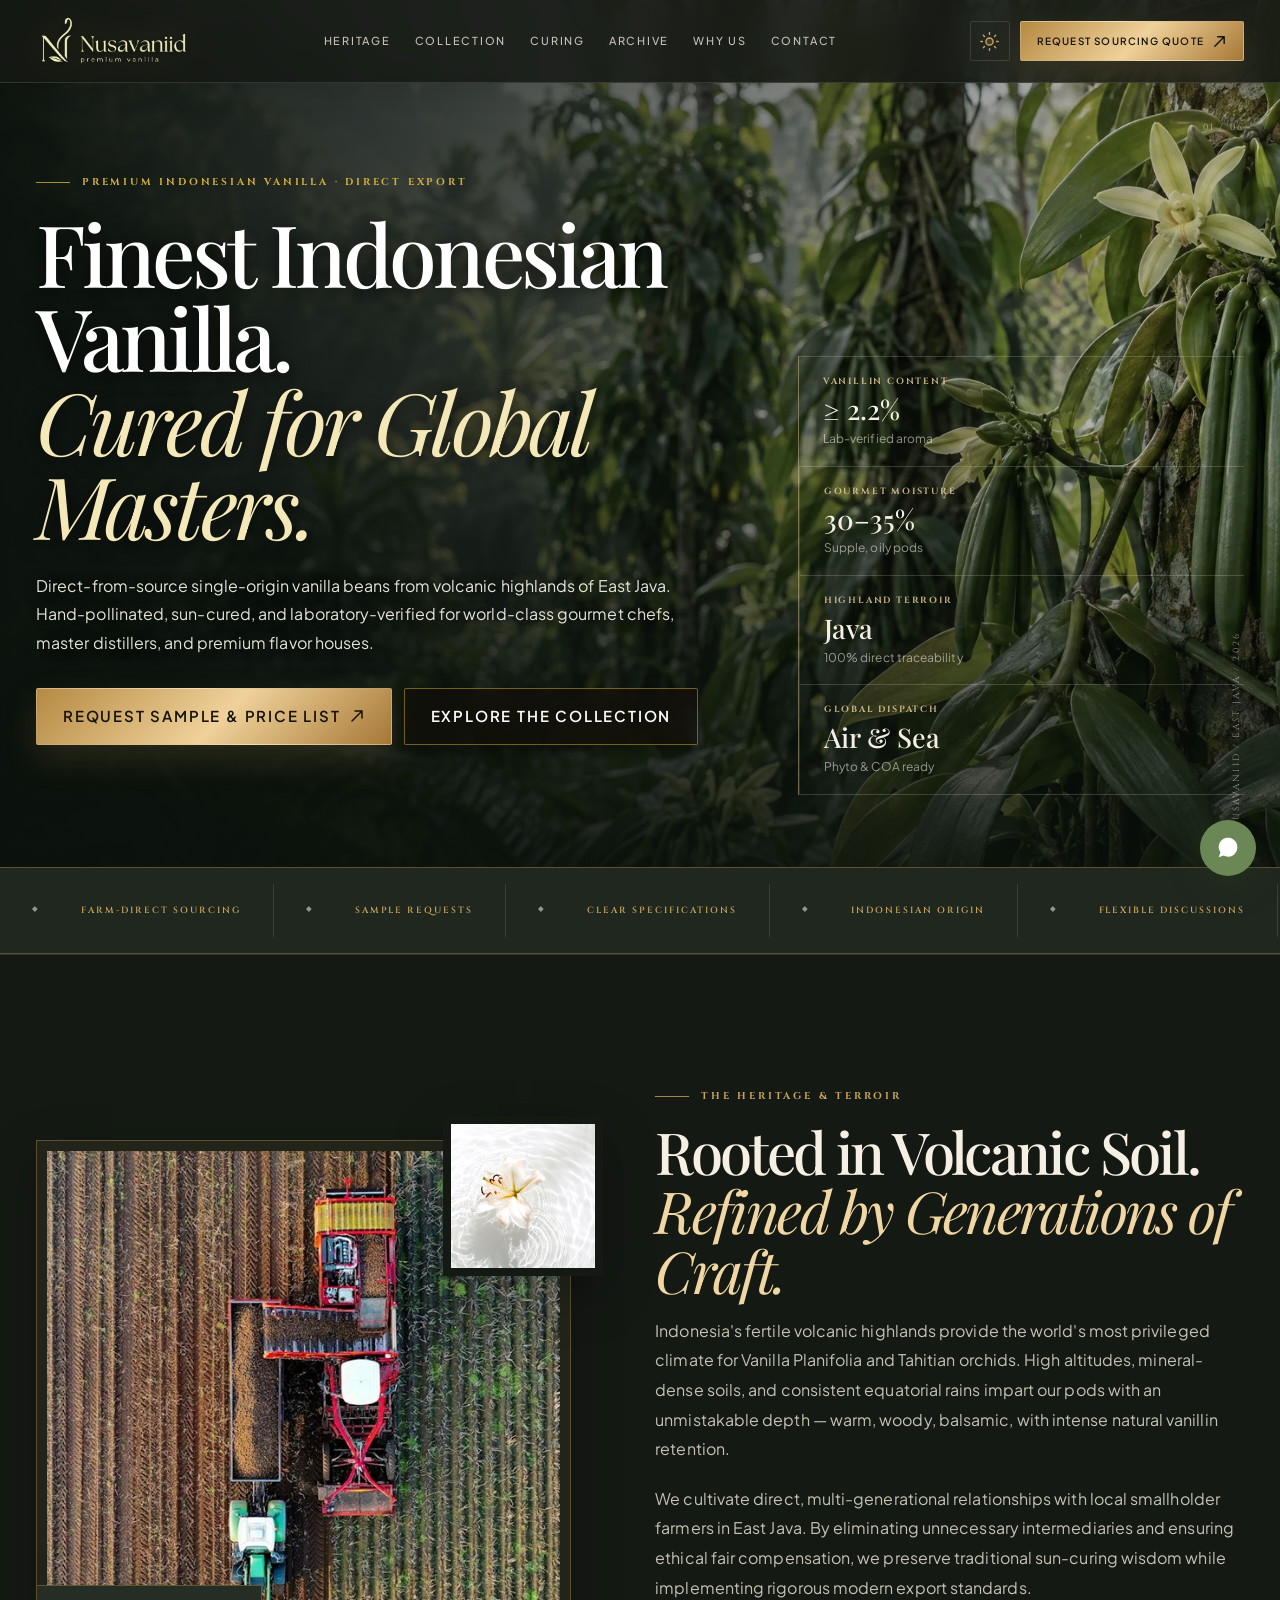
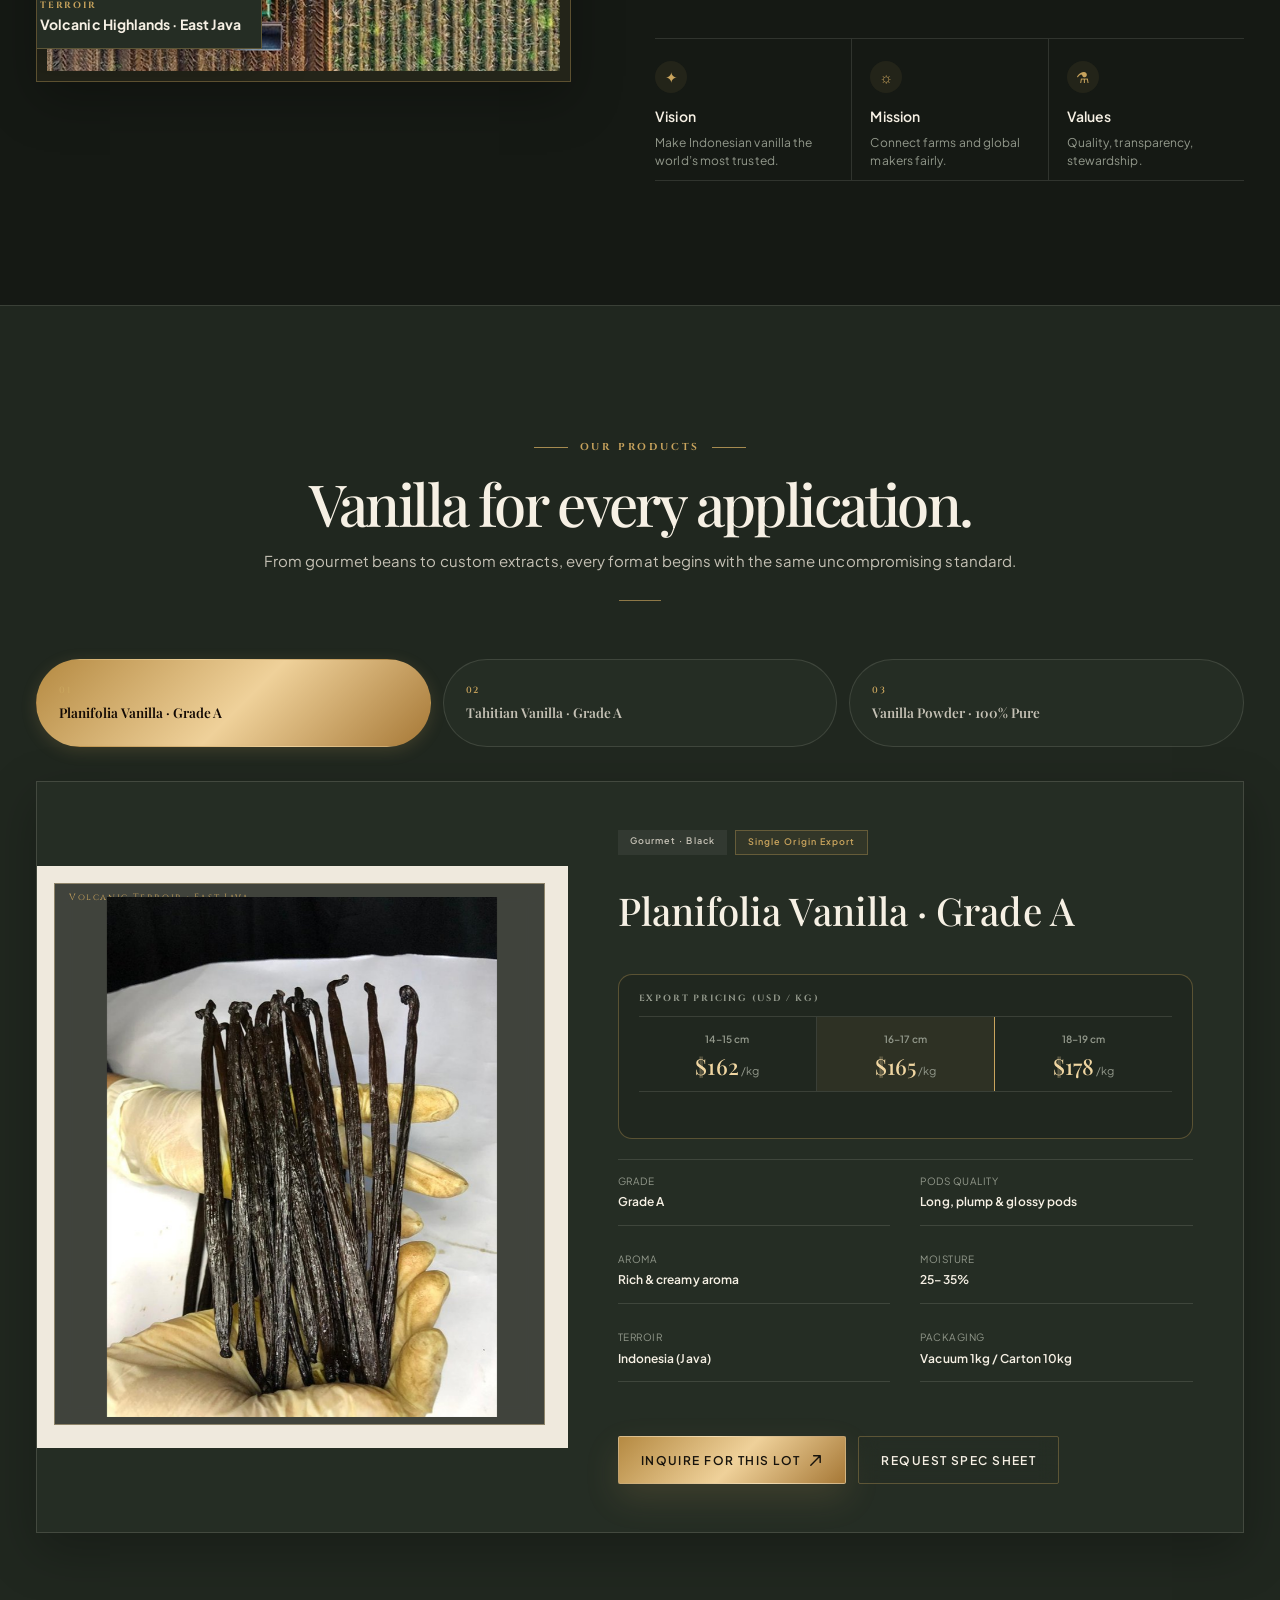
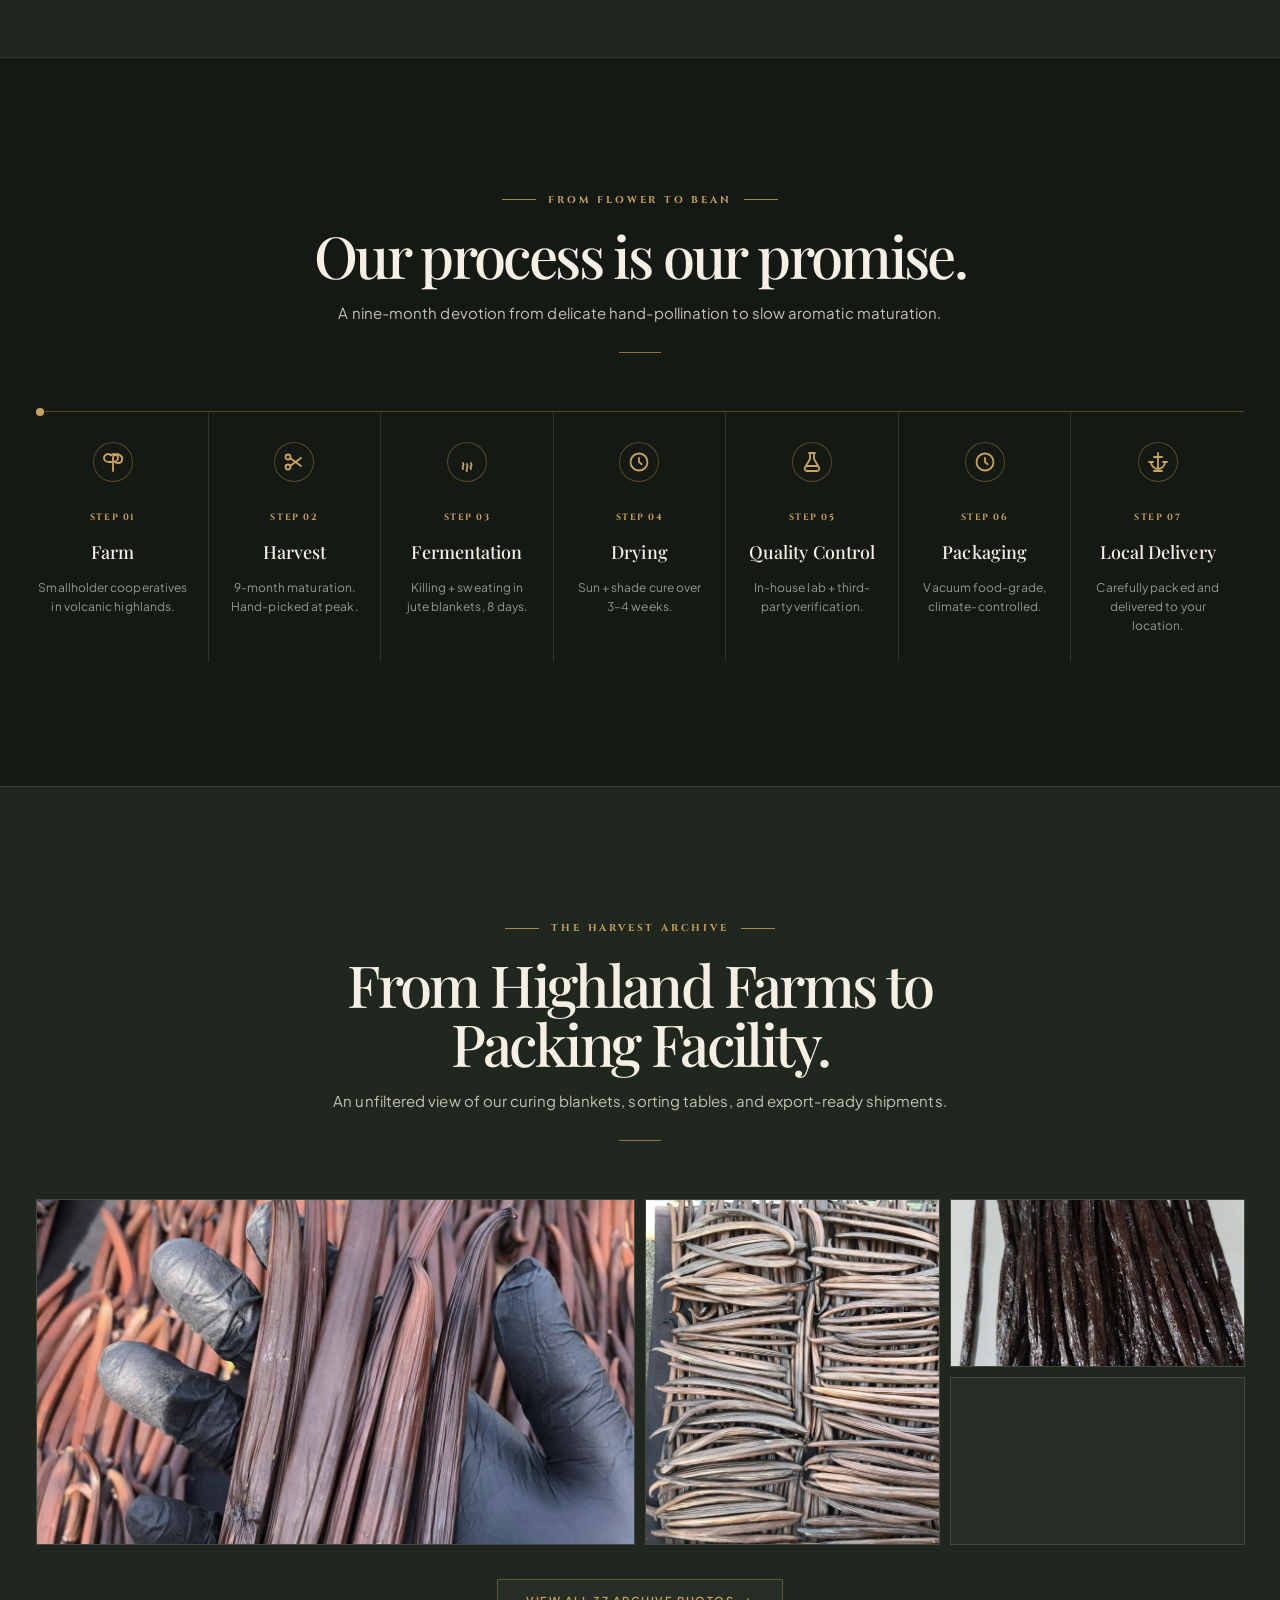
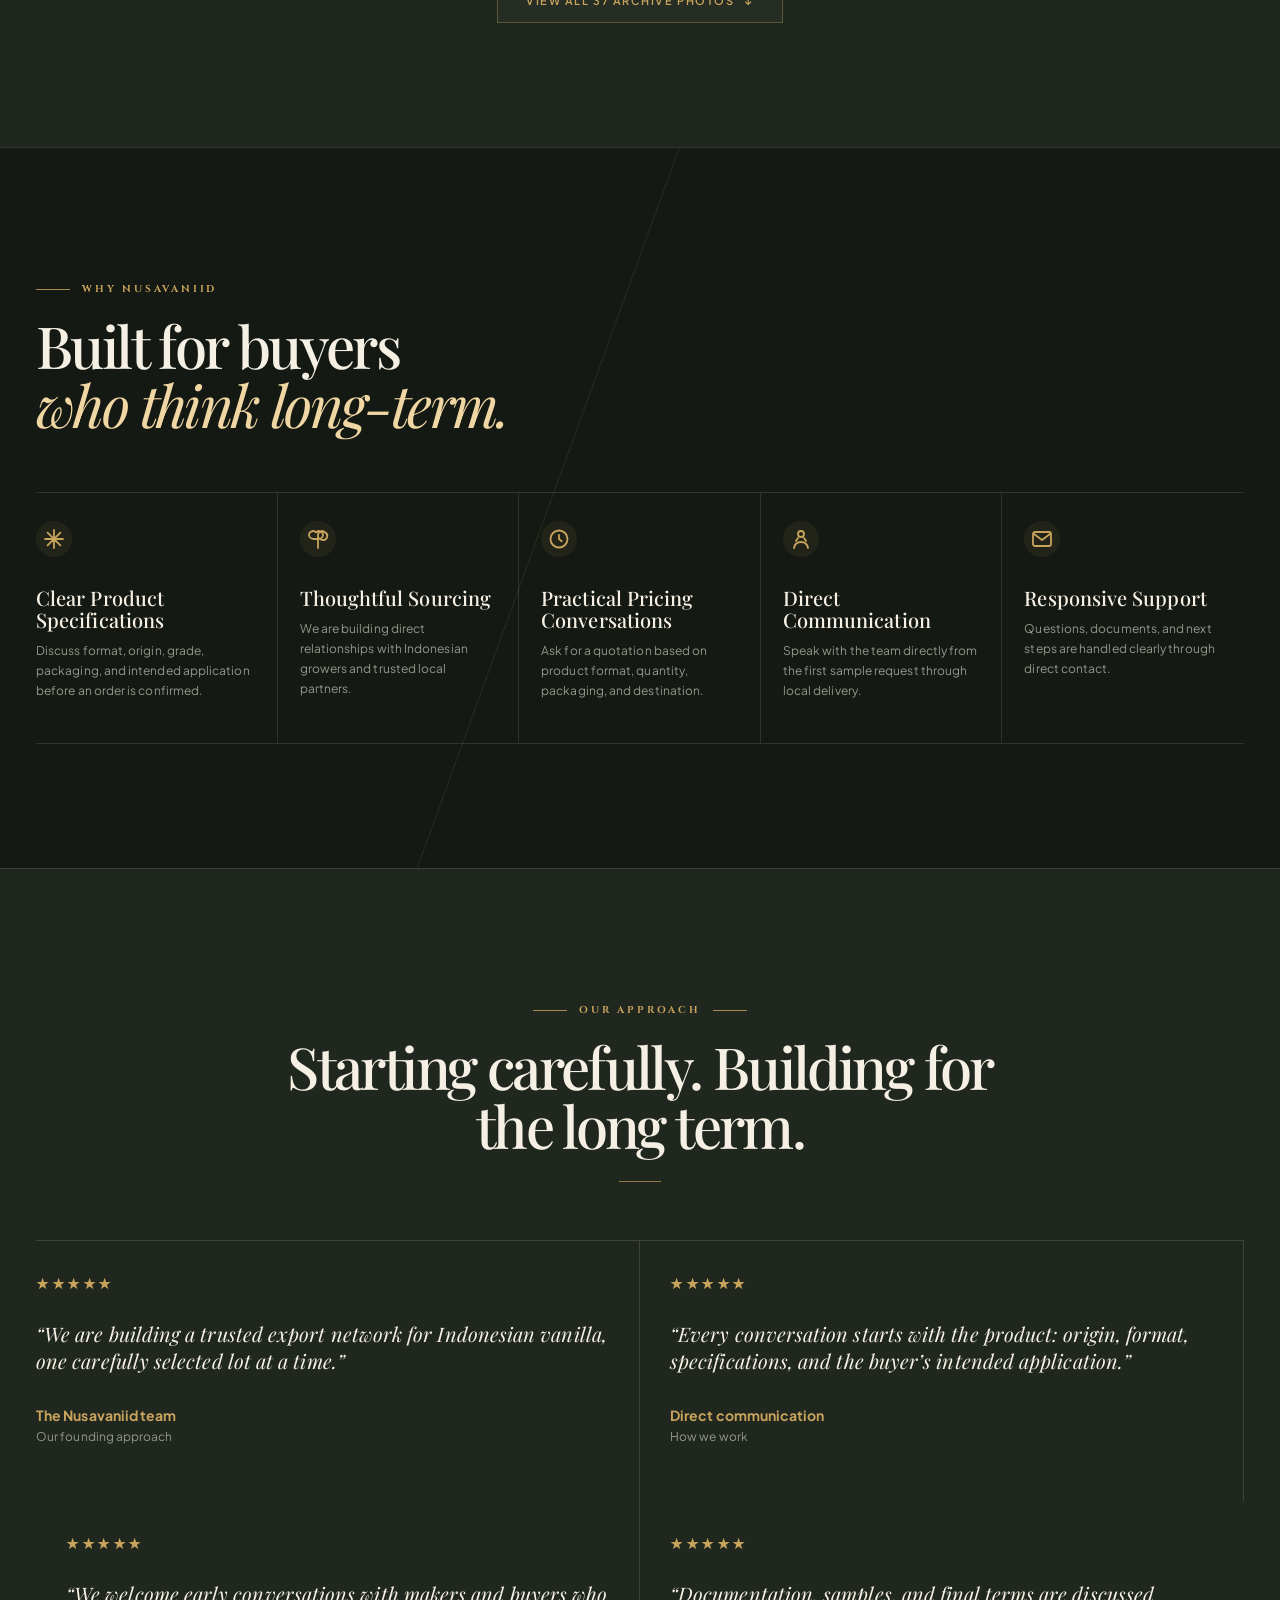
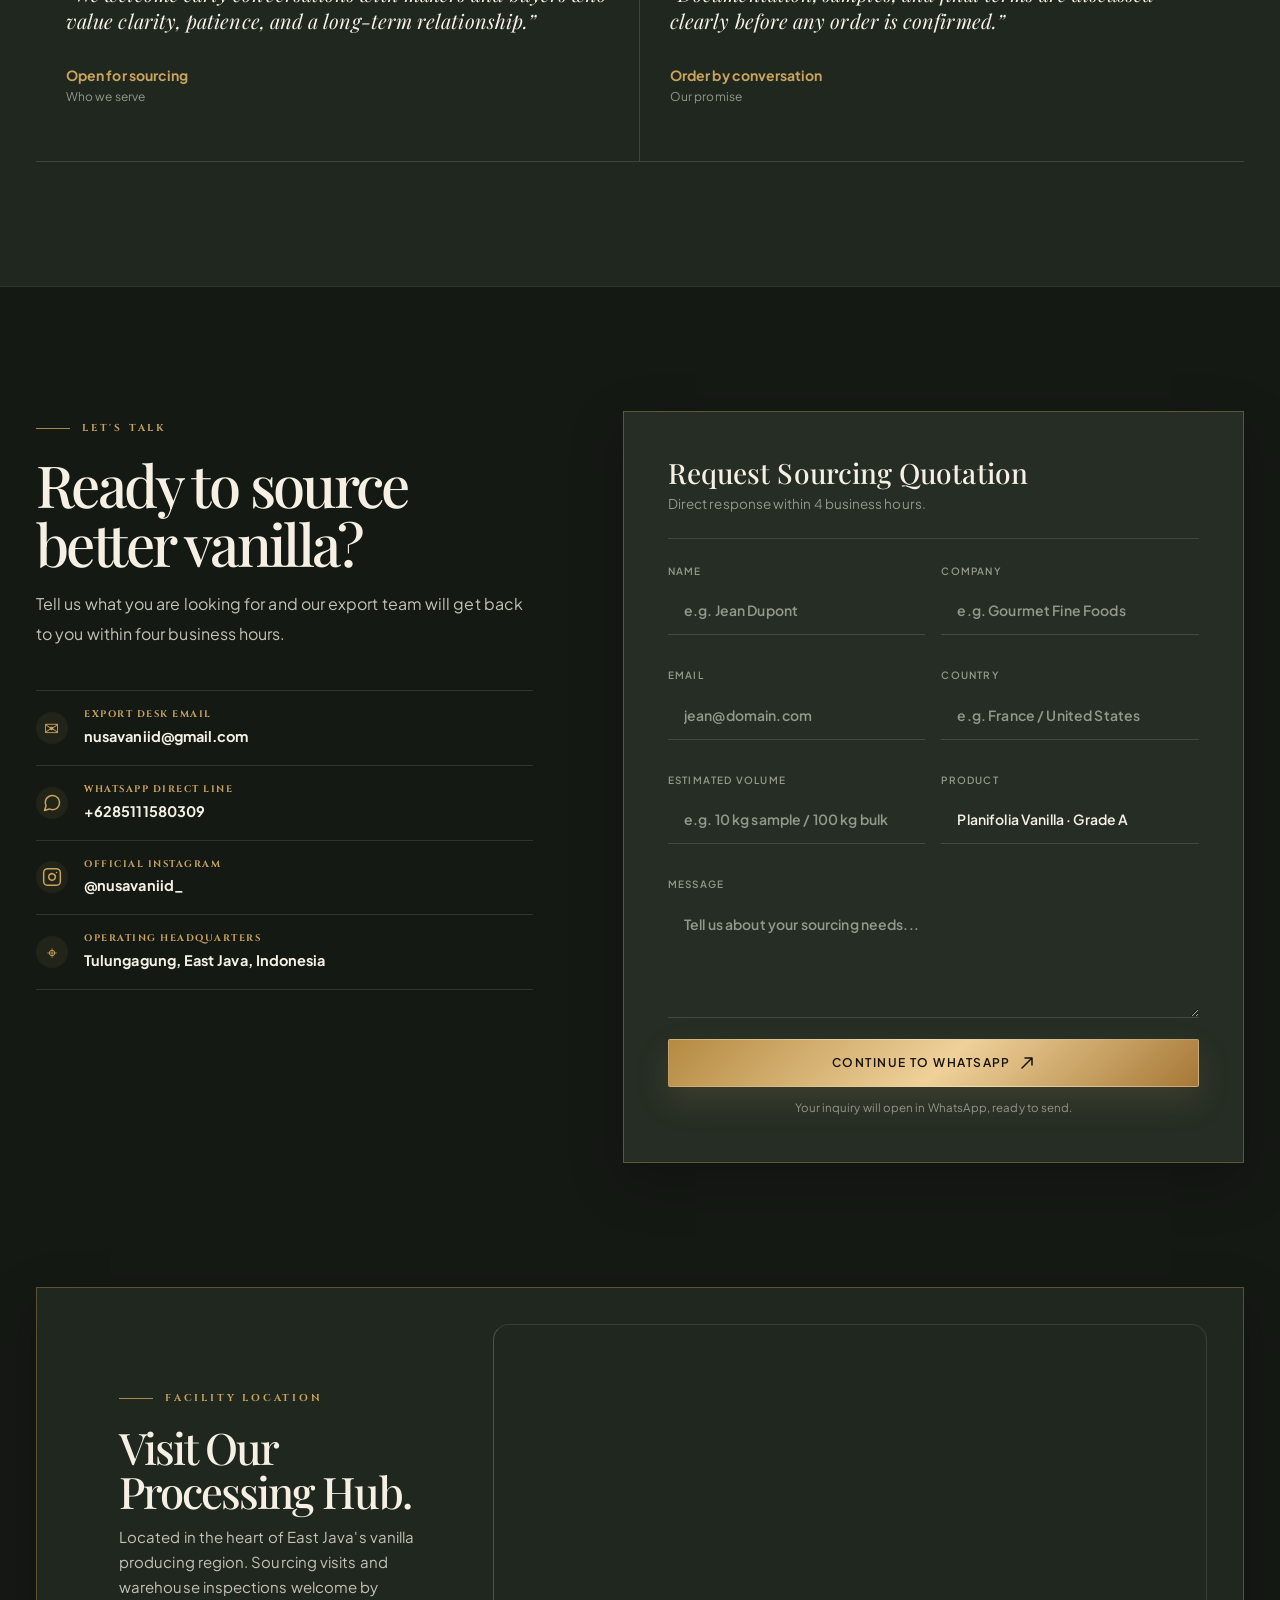
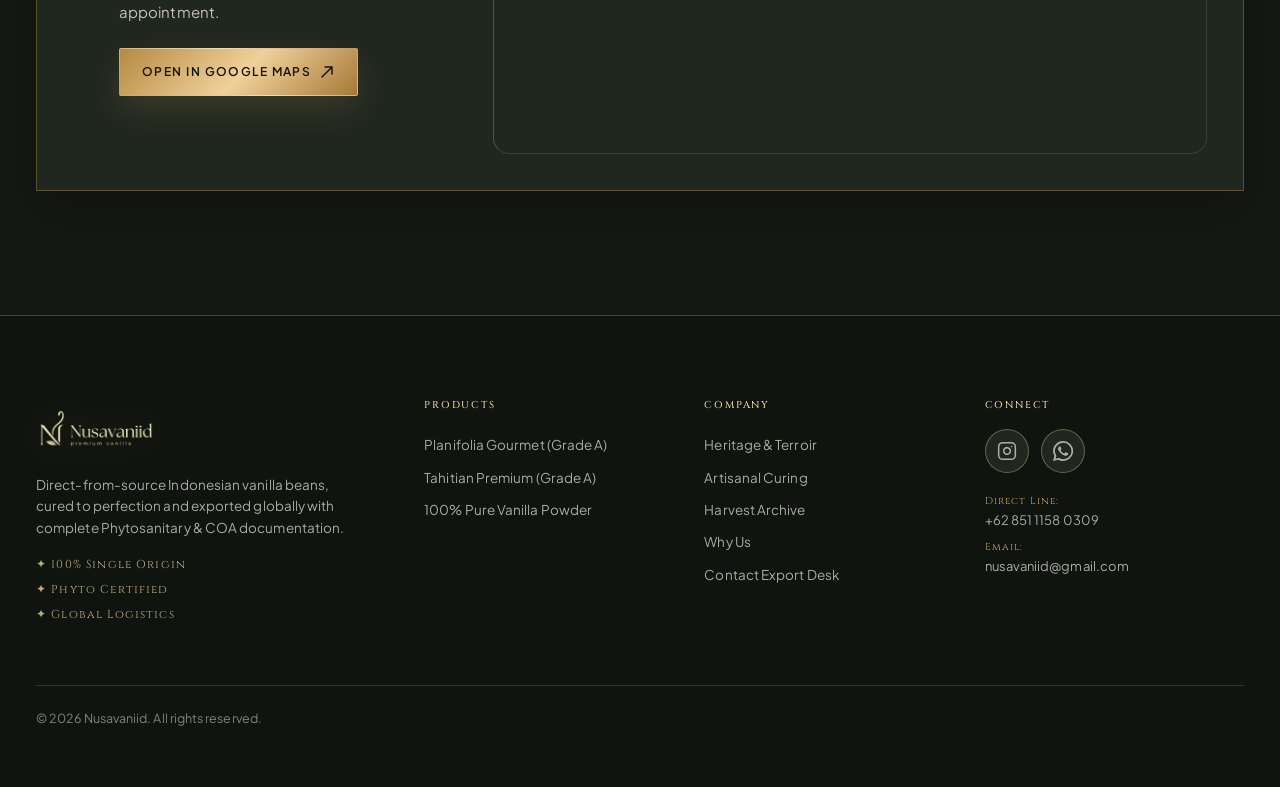
==== index.html @ 48cdd665 "feat(site): redesign Nusavaniid exporter website" ====
<!doctype html>
<html lang="en">
  <head>
    <meta charset="UTF-8" />
    <meta name="viewport" content="width=device-width, initial-scale=1.0" />
    <meta name="theme-color" content="#151914" />
    <meta name="robots" content="index, follow, max-image-preview:large, max-snippet:-1, max-video-preview:-1" />
    <meta name="author" content="Nusavaniid" />
    <meta name="application-name" content="Nusavaniid" />
    <meta name="description" content="Nusavaniid — Premier Indonesian vanilla exporter. Direct exporter of Planifolia and Tahitian gourmet vanilla beans, pure powder, and extract grades to global food makers." />
    <meta name="keywords" content="Indonesian vanilla exporter, Planifolia vanilla beans Grade A, Tahitian vanilla, pure vanilla powder, gourmet vanilla, B2B vanilla supplier" />
    <link rel="canonical" href="https://nusavaniid.com/" />
    <meta property="og:type" content="website" />
    <meta property="og:locale" content="en_US" />
    <meta property="og:site_name" content="Nusavaniid" />
    <meta property="og:title" content="Nusavaniid — Premier Indonesian Vanilla Exporter" />
    <meta property="og:description" content="Direct-from-source single-origin Indonesian vanilla beans, cured to perfection and exported globally with full Phytosanitary & COA documentation." />
    <meta property="og:url" content="https://nusavaniid.com/" />
    <meta property="og:image" content="https://nusavaniid.com/assets/nusavaniid-logo.png" />
    <meta property="og:image:alt" content="Nusavaniid Indonesian Vanilla Exporter" />
    <meta property="og:image:type" content="image/png" />
    <meta name="twitter:card" content="summary_large_image" />
    <meta name="twitter:title" content="Nusavaniid — Premier Indonesian Vanilla Exporter" />
    <meta name="twitter:description" content="Direct-from-source single-origin Indonesian vanilla beans, cured to perfection." />
    <link rel="icon" type="image/svg+xml" href="/assets/favicon.svg?v=3" />
    <link rel="icon" type="image/png" sizes="64x64" href="/assets/favicon.png?v=3" />
    <link rel="apple-touch-icon" href="/assets/favicon.png?v=3" />
    <title>Nusavaniid — Premier Indonesian Vanilla Exporter</title>
    <link rel="preconnect" href="https://fonts.googleapis.com" />
    <link rel="preconnect" href="https://fonts.gstatic.com" crossorigin />
    <link href="https://fonts.googleapis.com/css2?family=Cinzel:wght@500;600;700&family=Playfair+Display:ital,wght@0,500;0,600;0,700;1,400;1,600;1,700&family=Plus+Jakarta+Sans:wght@300;400;500;600;700&display=swap" rel="stylesheet" />
    <link rel="stylesheet" href="styles.css?v=4.2" />
    <script type="application/ld+json">
    {
      "@context": "https://schema.org",
      "@graph": [
        {
          "@type": "Organization",
          "@id": "https://nusavaniid.com/#organization",
          "name": "Nusavaniid",
          "url": "https://nusavaniid.com/",
          "logo": {
            "@type": "ImageObject",
            "url": "https://nusavaniid.com/assets/nusavaniid-logo.png"
          },
          "description": "Premier Indonesian vanilla exporter supplying single-origin vanilla beans and powder to global buyers.",
          "email": "mailto:nusavaniid@gmail.com",
          "telephone": "+6285111580309",
          "address": {
            "@type": "PostalAddress",
            "addressLocality": "Tulungagung",
            "addressRegion": "East Java",
            "addressCountry": "ID"
          }
        },
        {
          "@type": "WebSite",
          "@id": "https://nusavaniid.com/#website",
          "url": "https://nusavaniid.com/",
          "name": "Nusavaniid",
          "description": "Indonesian vanilla beans, powder, and natural extract for global culinary and industrial buyers.",
          "publisher": {
            "@id": "https://nusavaniid.com/#organization"
          },
          "inLanguage": "en"
        }
      ]
    }
    </script>
  </head>
  <body class="dark">
    <!-- Header -->
    <header class="site-header" id="header">
      <div class="container nav-wrap">
        <a class="brand logo-brand" href="#top" aria-label="Nusavaniid home">
          <img class="brand-logo" src="assets/nusavaniid-logo-transparent.png" alt="Nusavaniid Indonesian Vanilla" />
        </a>
        <nav class="desktop-nav" aria-label="Primary navigation">
          <a href="#about">Heritage</a>
          <a href="#products">Collection</a>
          <a href="#process">Curing</a>
          <a href="#gallery">Archive</a>
          <a href="#why">Why Us</a>
          <a href="#contact">Contact</a>
        </nav>
        <div class="nav-actions">
          <button class="icon-button theme-button" id="themeButton" type="button" aria-label="Switch appearance">
            <svg class="theme-icon sun-icon" viewBox="0 0 24 24" width="19" height="19" fill="none" stroke="currentColor" stroke-width="1.8" stroke-linecap="round" stroke-linejoin="round" aria-hidden="true">
              <circle cx="12" cy="12" r="4.5" fill="currentColor" fill-opacity="0.2"/>
              <line x1="12" y1="1" x2="12" y2="3"/>
              <line x1="12" y1="21" x2="12" y2="23"/>
              <line x1="4.22" y1="4.22" x2="5.64" y2="5.64"/>
              <line x1="18.36" y1="18.36" x2="19.78" y2="19.78"/>
              <line x1="1" y1="12" x2="3" y2="12"/>
              <line x1="21" y1="12" x2="23" y2="12"/>
              <line x1="4.22" y1="19.78" x2="5.64" y2="18.36"/>
              <line x1="18.36" y1="5.64" x2="19.78" y2="4.22"/>
            </svg>
          </button>
          <a class="button gold nav-quote" href="#contact">
            <span>Request Sourcing Quote</span>
            <span class="arrow-icon" aria-hidden="true">
              <svg viewBox="0 0 16 16" width="15" height="15" fill="none" xmlns="http://www.w3.org/2000/svg">
                <path d="M3 13L13 3M6 3H13V10" stroke="currentColor" stroke-width="1.5" stroke-linecap="round" stroke-linejoin="round"/>
              </svg>
            </span>
          </a>
          <button class="icon-button mobile-menu-button" id="menuButton" type="button" aria-label="Open navigation menu" aria-expanded="false" aria-controls="mobileNav">☰</button>
        </div>
      </div>
      <nav class="mobile-nav" id="mobileNav" aria-label="Mobile navigation" aria-hidden="true"></nav>
    </header>

    <main>
      <!-- Hero Section -->
      <section class="hero" id="top">
        <div class="hero-image"></div>
        <div class="hero-overlay"></div>
        <div class="hero-glow"></div>
        <div class="container hero-content">
          <div class="hero-index" aria-hidden="true">01 / 06</div>
          <div class="eyebrow dark-eyebrow">
            <span class="eyebrow-dash"></span>
            <b>PREMIUM INDONESIAN VANILLA · DIRECT EXPORT</b>
          </div>
          <h1>
            Finest Indonesian Vanilla.<br />
            <i>Cured for Global Masters.</i>
          </h1>
          <p>
            Direct-from-source single-origin vanilla beans from volcanic highlands of East Java. Hand-pollinated, sun-cured, and laboratory-verified for world-class gourmet chefs, master distillers, and premium flavor houses.
          </p>
          <div class="hero-buttons">
            <a class="button gold large" href="#contact">
              <span>Request Sample & Price List</span>
              <span class="arrow-icon" aria-hidden="true">
                <svg viewBox="0 0 16 16" width="16" height="16" fill="none" xmlns="http://www.w3.org/2000/svg">
                  <path d="M3 13L13 3M6 3H13V10" stroke="currentColor" stroke-width="1.5" stroke-linecap="round" stroke-linejoin="round"/>
                </svg>
              </span>
            </a>
            <a class="button outline large" href="#products">Explore The Collection</a>
          </div>
          <div class="stats-panel">
            <div class="stat-card">
              <span class="stat-label">VANILLIN CONTENT</span>
              <strong>≥ 2.2%</strong>
              <small>Lab-verified aroma</small>
            </div>
            <div class="stat-card">
              <span class="stat-label">GOURMET MOISTURE</span>
              <strong>30–35%</strong>
              <small>Supple, oily pods</small>
            </div>
            <div class="stat-card">
              <span class="stat-label">HIGHLAND TERROIR</span>
              <strong>Java</strong>
              <small>100% direct traceability</small>
            </div>
            <div class="stat-card">
              <span class="stat-label">GLOBAL DISPATCH</span>
              <strong>Air & Sea</strong>
              <small>Phyto & COA ready</small>
            </div>
          </div>
        </div>
      </section>

      <!-- Trust Strip / Marquee -->
      <section class="trust-strip" aria-label="Certifications and export assurances">
        <div class="trust-track" id="trustTrack"></div>
      </section>

      <!-- About / Heritage Section -->
      <section class="section about-section" id="about">
        <div class="container split about-grid">
          <div class="about-visual reveal">
            <div class="about-image-wrapper">
              <img src="assets/about-vanilla-harvest-opt.jpg" alt="Indonesian vanilla harvest" loading="lazy" decoding="async" />
              <div class="visual-badge">
                <small>TERROIR</small>
                <b>Volcanic Highlands · East Java</b>
              </div>
            </div>
            <div class="about-sub-image">
              <img src="assets/vanilla-orchid.jpg" alt="Vanilla planifolia orchid flower" loading="lazy" decoding="async" />
            </div>
          </div>
          <div class="section-copy reveal">
            <div class="eyebrow">
              <span class="eyebrow-dash"></span>
              <b>THE HERITAGE & TERROIR</b>
            </div>
            <h2>Rooted in Volcanic Soil.<br /><i>Refined by Generations of Craft.</i></h2>
            <p>
              Indonesia's fertile volcanic highlands provide the world's most privileged climate for Vanilla Planifolia and Tahitian orchids. High altitudes, mineral-dense soils, and consistent equatorial rains impart our pods with an unmistakable depth — warm, woody, balsamic, with intense natural vanillin retention.
            </p>
            <p>
              We cultivate direct, multi-generational relationships with local smallholder farmers in East Java. By eliminating unnecessary intermediaries and ensuring ethical fair compensation, we preserve traditional sun-curing wisdom while implementing rigorous modern export standards.
            </p>
            <div class="mini-cards">
              <div class="mini-card">
                <span class="mini-card-icon">✦</span>
                <b>Ethical Sourcing</b>
                <small>Long-term farmer partnership rewarding quality.</small>
              </div>
              <div class="mini-card">
                <span class="mini-card-icon">☼</span>
                <b>Artisanal Cure</b>
                <small>Traditional sweating and slow sun conditioning.</small>
              </div>
              <div class="mini-card">
                <span class="mini-card-icon">⚗</span>
                <b>Laboratory COA</b>
                <small>Batch tested for moisture, vanillin, and purity.</small>
              </div>
            </div>
          </div>
        </div>
      </section>

      <!-- Products / Collection Section -->
      <section class="section soft products-section" id="products">
        <div class="container">
          <div class="section-heading centered reveal">
            <div class="eyebrow">
              <span class="eyebrow-dash"></span>
              <b>OUR PRODUCT COLLECTION</b>
              <span class="eyebrow-dash"></span>
            </div>
            <h2>Vanilla for Every Masterpiece.</h2>
            <p>From gourmet whole beans to ultra-fine pure ground powder, each lot begins with uncompromising selection.</p>
          </div>
          <div class="product-tabs" id="productTabs"></div>
          <div class="product-detail reveal" id="productDetail"></div>
        </div>
      </section>

      <!-- The Process Section -->
      <section class="section process-section" id="process">
        <div class="container">
          <div class="section-heading centered reveal">
            <div class="eyebrow">
              <span class="eyebrow-dash"></span>
              <b>FROM FLOWER TO BEAN</b>
              <span class="eyebrow-dash"></span>
            </div>
            <h2>The Artisanal Curing Journey.</h2>
            <p>A nine-month devotion from delicate hand-pollination to slow aromatic maturation.</p>
          </div>
          <div class="process-line" id="processLine"></div>
        </div>
      </section>

      <!-- Gallery Archive Section -->
      <section class="section gallery-section" id="gallery">
        <div class="container">
          <div class="section-heading centered reveal">
            <div class="eyebrow">
              <span class="eyebrow-dash"></span>
              <b>THE HARVEST ARCHIVE</b>
              <span class="eyebrow-dash"></span>
            </div>
            <h2>From Highland Farms to Packing Facility.</h2>
            <p>An unfiltered view of our curing blankets, sorting tables, and export-ready shipments.</p>
          </div>
          <div class="gallery-grid" id="galleryGrid"></div>
          <div class="gallery-action reveal">
            <button class="gallery-toggle-btn" id="galleryToggleBtn" type="button" aria-expanded="false">
              <span id="galleryToggleText">View all 37 archive photos</span>
              <span class="gallery-toggle-icon" id="galleryToggleIcon" aria-hidden="true">↓</span>
            </button>
          </div>
        </div>
      </section>

      <!-- Why Us Section -->
      <section class="section why-section" id="why">
        <div class="why-backdrop"></div>
        <div class="container">
          <div class="section-heading reveal">
            <div class="eyebrow">
              <span class="eyebrow-dash"></span>
              <b>WHY NUSAVANIID</b>
            </div>
            <h2>Built for Buyers<br /><i>Who Refuse to Compromise.</i></h2>
          </div>
          <div class="feature-grid" id="featureGrid"></div>
        </div>
      </section>

      <!-- Sourcing Approach / Testimonials -->
      <section class="section soft testimonials-section">
        <div class="container">
          <div class="section-heading centered reveal">
            <div class="eyebrow">
              <span class="eyebrow-dash"></span>
              <b>SOURCING PHILOSOPHY</b>
              <span class="eyebrow-dash"></span>
            </div>
            <h2>Direct Communication. Unwavering Trust.</h2>
          </div>
          <div class="testimonial-grid" id="testimonialGrid"></div>
        </div>
      </section>

      <!-- B2B Contact & RFQ Section -->
      <section class="section contact-section" id="contact">
        <div class="container contact-grid">
          <div class="section-copy reveal">
            <div class="eyebrow">
              <span class="eyebrow-dash"></span>
              <b>B2B SOURCING DESK</b>
            </div>
            <h2>Ready to Elevate Your Supply Chain?</h2>
            <p>
              Connect directly with our export directors. Request a sample kit, current price quotation, or discuss custom specification profiles.
            </p>
            <div class="contact-list">
              <a href="mailto:nusavaniid@gmail.com" class="contact-card">
                <span class="contact-icon">✉</span>
                <div>
                  <small>EXPORT DESK EMAIL</small>
                  <b data-site="email">nusavaniid@gmail.com</b>
                </div>
              </a>
              <a data-site-link="whatsapp" href="https://wa.me/6285111580309" target="_blank" rel="noopener" class="contact-card">
                <span class="contact-icon">
                  <svg width="20" height="20" viewBox="0 0 24 24" fill="none" stroke="currentColor" stroke-width="1.8" stroke-linecap="round" stroke-linejoin="round" aria-hidden="true">
                    <path d="M21 11.5a8.38 8.38 0 0 1-.9 3.8 8.5 8.5 0 0 1-7.6 4.7 8.38 8.38 0 0 1-3.8-.9L3 21l1.9-5.7a8.38 8.38 0 0 1-.9-3.8 8.5 8.5 0 0 1 4.7-7.6 8.38 8.38 0 0 1 3.8-.9h.5a8.48 8.48 0 0 1 8 8v.5z"></path>
                  </svg>
                </span>
                <div>
                  <small>WHATSAPP DIRECT LINE</small>
                  <b data-site="phone">+62 851 1158 0309</b>
                </div>
              </a>
              <a data-site-link="instagram" href="https://www.instagram.com/nusavaniid_/" target="_blank" rel="noopener" aria-label="Instagram" class="contact-card">
                <span class="contact-icon">
                  <svg width="20" height="20" viewBox="0 0 24 24" fill="none" stroke="currentColor" stroke-width="1.8" stroke-linecap="round" stroke-linejoin="round" aria-hidden="true">
                    <rect x="2" y="2" width="20" height="20" rx="5" ry="5"></rect>
                    <path d="M16 11.37A4 4 0 1 1 12.63 8 4 4 0 0 1 16 11.37z"></path>
                    <line x1="17.5" y1="6.5" x2="17.51" y2="6.5"></line>
                  </svg>
                </span>
                <div>
                  <small>OFFICIAL INSTAGRAM</small>
                  <b>@nusavaniid_</b>
                </div>
              </a>
              <div class="contact-card static">
                <span class="contact-icon">⌖</span>
                <div>
                  <small>OPERATING HEADQUARTERS</small>
                  <b data-site="address">Tulungagung, East Java, Indonesia</b>
                </div>
              </div>
            </div>
          </div>

          <!-- RFQ Form -->
          <form class="contact-form reveal" id="contactForm" novalidate>
            <input class="honeypot" name="website" type="text" tabindex="-1" autocomplete="off" aria-hidden="true" />
            <div class="form-header">
              <h3>Request Sourcing Quotation</h3>
              <p>Direct response within 4 business hours.</p>
            </div>
            <div class="form-row">
              <label>
                Your Name
                <input name="name" required placeholder="e.g. Jean Dupont" />
              </label>
              <label>
                Company / Brand
                <input name="company" required placeholder="e.g. Gourmet Fine Foods" />
              </label>
            </div>
            <div class="form-row">
              <label>
                Business Email
                <input name="email" type="email" required placeholder="jean@domain.com" />
              </label>
              <label>
                Destination Country
                <input name="country" required placeholder="e.g. France / United States" />
              </label>
            </div>
            <div class="form-row">
              <label>
                Estimated Volume
                <input name="volume" placeholder="e.g. 10 kg sample / 100 kg bulk" />
              </label>
              <label>
                Product Grade
                <select name="product" id="productSelect"></select>
              </label>
            </div>
            <label>
              Specific Requirements or Notes
              <textarea name="message" rows="4" placeholder="Mention preferred grade, moisture preference, incoterms, or sample requirements..."></textarea>
            </label>
            <button class="button gold full-width" type="submit">
              <span>Send Sourcing Inquiry via WhatsApp</span>
              <span class="arrow-icon" aria-hidden="true">
                <svg viewBox="0 0 16 16" width="16" height="16" fill="none" xmlns="http://www.w3.org/2000/svg">
                  <path d="M3 13L13 3M6 3H13V10" stroke="currentColor" stroke-width="1.5" stroke-linecap="round" stroke-linejoin="round"/>
                </svg>
              </span>
            </button>
            <small class="form-note">Your inquiry will generate a pre-formatted message for our export directors.</small>
          </form>
        </div>
      </section>

      <!-- Map Section -->
      <section class="map-section" aria-labelledby="map-title">
        <div class="container">
          <div class="map-card reveal">
            <div class="map-copy">
              <div class="eyebrow">
                <span class="eyebrow-dash"></span>
              <b>FACILITY LOCATION</b>
            </div>
            <h2 id="map-title">Visit Our Processing Hub.</h2>
            <p>Located in the heart of East Java's vanilla producing region. Sourcing visits and warehouse inspections welcome by appointment.</p>
            <a class="button gold" href="https://maps.app.goo.gl/PC8iku7qSmDMEFiN7" target="_blank" rel="noopener">
              <span>Open in Google Maps</span>
                <span class="arrow-icon" aria-hidden="true">
                  <svg viewBox="0 0 16 16" width="16" height="16" fill="none" xmlns="http://www.w3.org/2000/svg">
                    <path d="M3 13L13 3M6 3H13V10" stroke="currentColor" stroke-width="1.5" stroke-linecap="round" stroke-linejoin="round"/>
                  </svg>
                </span>
              </a>
            </div>
            <div class="map-frame">
              <iframe
                title="Nusavaniid location map"
                src="https://www.google.com/maps/embed?pb=!1m18!1m12!1m3!1d587.2087030710982!2d111.84810528135215!3d-8.07560282514033!2m3!1f0!2f0!3f0!3m2!1i1024!2i768!4f13.1!3m3!1m2!1s0x2e791d212576141b%3A0xd0e4d5d469b02bab!2sNusavaniid!5e0!3m2!1sid!2smx!4v1793400815530!5m2!1sid!2smx"
                allowfullscreen
                loading="lazy"
                referrerpolicy="strict-origin-when-cross-origin"
              ></iframe>
            </div>
          </div>
        </div>
      </section>
    </main>

    <!-- Footer -->
    <footer class="site-footer">
      <div class="container footer-grid">
        <div class="footer-brand-col">
          <a class="brand footer-brand" href="#top">
            <img class="brand-logo" src="assets/nusavaniid-logo-transparent.png" alt="Nusavaniid" />
          </a>
          <p>
            Direct-from-source Indonesian vanilla beans, cured to perfection and exported globally with complete Phytosanitary & COA documentation.
          </p>
          <div class="footer-meta-badges">
            <span>✦ 100% Single Origin</span>
            <span>✦ Phyto Certified</span>
            <span>✦ Global Logistics</span>
          </div>
        </div>
        <div>
          <h4>The Collection</h4>
          <a href="#products">Planifolia Gourmet (Grade A)</a>
          <a href="#products">Tahitian Premium (Grade A)</a>
          <a href="#products">100% Pure Vanilla Powder</a>
        </div>
        <div>
          <h4>Company</h4>
          <a href="#about">Heritage & Terroir</a>
          <a href="#process">Artisanal Curing</a>
          <a href="#gallery">Harvest Archive</a>
          <a href="#why">Why Us</a>
          <a href="#contact">Contact Export Desk</a>
        </div>
        <div>
          <h4>Connect</h4>
          <div class="socials">
            <a data-site-link="instagram" href="https://www.instagram.com/nusavaniid_/" target="_blank" rel="noopener" aria-label="Instagram">
              <svg viewBox="0 0 24 24" width="20" height="20" fill="none" stroke="currentColor" stroke-width="1.8" stroke-linecap="round" stroke-linejoin="round" aria-hidden="true">
                <rect x="2" y="2" width="20" height="20" rx="5" ry="5"></rect>
                <path d="M16 11.37A4 4 0 1 1 12.63 8 4 4 0 0 1 16 11.37z"></path>
                <line x1="17.5" y1="6.5" x2="17.51" y2="6.5"></line>
              </svg>
            </a>
            <a data-site-link="whatsapp" href="https://wa.me/6285111580309" target="_blank" rel="noopener" aria-label="WhatsApp">
              <svg viewBox="0 0 24 24" width="20" height="20" fill="currentColor" aria-hidden="true">
                <path d="M20.52 3.48A11.78 11.78 0 0 0 12.13 0C5.5 0 .11 5.39.11 12.03c0 2.12.55 4.2 1.6 6.03L0 24l6.1-1.6a12 12 0 0 0 6.03 1.53h.01c6.63 0 12.03-5.4 12.03-12.03 0-3.21-1.25-6.23-3.65-8.42zM12.14 21.9a9.9 9.9 0 0 1-5.04-1.38l-.36-.21-3.62.95.97-3.53-.24-.37a9.9 9.9 0 0 1-1.52-5.33c0-5.47 4.45-9.92 9.92-9.92 2.65 0 5.14 1.03 7.01 2.91a9.87 9.87 0 0 1 2.9 7.01c0 5.47-4.45 9.92-9.92 9.92zm5.44-7.42c-.3-.15-1.77-.87-2.04-.97-.27-.1-.47-.15-.67.15-.2.3-.77.97-.94 1.17-.17.2-.35.22-.65.07-.3-.15-1.26-.46-2.4-1.47-.89-.79-1.49-1.77-1.67-2.07-.17-.3-.02-.46.13-.61.14-.13.3-.35.45-.52.15-.17.2-.3.3-.5.1-.2.05-.37-.02-.52-.08-.15-.67-1.61-.92-2.21-.24-.58-.49-.5-.67-.51h-.57c-.2 0-.52.07-.79.37-.27.3-1.04 1.02-1.04 2.48s1.07 2.87 1.22 3.07c.15.2 2.1 3.21 5.08 4.5.71.31 1.27.5 1.7.64.71.23 1.36.2 1.87.12.57-.08 1.77-.72 2.02-1.42.25-.7.25-1.3.17-1.42-.07-.12-.27-.2-.57-.35z"></path>
              </svg>
            </a>
          </div>
          <div class="footer-contact-quick">
            <small>Direct Line:</small>
            <p>+62 851 1158 0309</p>
            <small>Email:</small>
            <p>nusavaniid@gmail.com</p>
          </div>
        </div>
      </div>
      <div class="container footer-bottom">
        <span>© <span id="year"></span> Nusavaniid. All rights reserved.</span>
        <span>Indonesian Vanilla Exporter · East Java, Indonesia</span>
      </div>
    </footer>

    <!-- WhatsApp Floating Action -->
    <div class="whatsapp-wrap">
      <div class="whatsapp-card" id="whatsappCard">
        <b>Direct Export Desk</b>
        <small>Available 24/7 · Rapid Global Response</small>
        <p>Halo! How can our export directors assist your sourcing needs today?</p>
        <a data-site-link="whatsapp" href="https://wa.me/6285111580309" target="_blank" rel="noopener">◉ Start Live WhatsApp Chat</a>
      </div>
      <div class="whatsapp-label">Export Desk</div>
      <button class="whatsapp-button" id="whatsappButton" type="button" aria-label="Open WhatsApp chat">
        <svg viewBox="0 0 24 24" aria-hidden="true">
          <path d="M20 11.5a8 8 0 0 1-11.8 7L4 20l1.5-4.2A8 8 0 1 1 20 11.5Z"/>
          <path d="M8.8 9.2c.2 2.5 1.9 4.2 4.4 4.4"/>
        </svg>
        <span class="whatsapp-notification">1</span>
      </button>
    </div>

    <!-- Gallery Lightbox -->
    <div class="gallery-lightbox" id="galleryLightbox" aria-hidden="true" aria-modal="true" role="dialog" aria-label="Gallery viewer">
      <button class="gallery-lightbox-close" id="galleryClose" type="button" aria-label="Close gallery">
        <svg viewBox="0 0 24 24" width="28" height="28" fill="none" stroke="currentColor" stroke-width="2" stroke-linecap="round"><path d="M18 6 6 18M6 6l12 12"/></svg>
      </button>
      <button class="gallery-lightbox-arrow gallery-lightbox-prev" id="galleryPrev" type="button" aria-label="Previous image">
        <svg viewBox="0 0 24 24" width="32" height="32" fill="none" stroke="currentColor" stroke-width="2.5" stroke-linecap="round" stroke-linejoin="round"><path d="M15 18l-6-6 6-6"/></svg>
      </button>
      <div class="gallery-lightbox-stage">
        <img id="galleryViewerImage" src="" alt="" draggable="false" />
      </div>
      <button class="gallery-lightbox-arrow gallery-lightbox-next" id="galleryNext" type="button" aria-label="Next image">
        <svg viewBox="0 0 24 24" width="32" height="32" fill="none" stroke="currentColor" stroke-width="2.5" stroke-linecap="round" stroke-linejoin="round"><path d="M9 18l6-6-6-6"/></svg>
      </button>
      <div class="gallery-lightbox-counter" id="galleryCounter"></div>
    </div>

    <div class="toast" id="toast" role="status"></div>
    <script src="site.config.js"></script>
    <script src="script.js?v=4.0"></script>
  </body>
</html>
---- styles.css ----
/* =========================================================
   NUSAVANIID — LUXURY EDITION
   Premium Indonesian Vanilla Exporter
   Version 3.2
   ========================================================= */

/* =========================================================
   1. DESIGN TOKENS & SYSTEM
   ========================================================= */

:root,
body.dark {
  /* Dark Luxury Palette */
  --bg-base: #0a0705;
  --bg-surface: #120d09;
  --bg-card: #18120c;
  --bg-card-hover: #221810;
  --bg-elevated: #271a11;
  --bg-glass: rgba(14, 10, 7, 0.82);

  /* Gold Luxury Accents */
  --gold: #d4af37;
  --gold-light: #f5e8b8;
  --gold-dim: #9e7f2b;
  --gold-glow: rgba(212, 175, 55, 0.22);
  --gold-border: rgba(212, 175, 55, 0.22);
  --gold-gradient: linear-gradient(135deg, #d4af37 0%, #f7ecc5 50%, #b89033 100%);
  --gold-subtle: rgba(212, 175, 55, 0.08);

  /* Typography Colors */
  --text-primary: #fcf9f2;
  --text-secondary: #c9baa8;
  --text-muted: #8a7a6b;

  /* Borders & Dividers */
  --border-subtle: rgba(255, 255, 255, 0.08);
  --border-gold: rgba(212, 175, 55, 0.22);
  --border-card: rgba(212, 175, 55, 0.14);

  /* Shadows */
  --shadow-sm: 0 4px 16px rgba(0, 0, 0, 0.4);
  --shadow-md: 0 8px 30px rgba(0, 0, 0, 0.6);
  --shadow-gold: 0 4px 20px rgba(212, 175, 55, 0.18);

  /* Fonts */
  --font-serif: "Playfair Display", Georgia, serif;
  --font-sans: "Plus Jakarta Sans", "DM Sans", -apple-system, sans-serif;
  --font-luxury: "Cinzel", "Playfair Display", serif;
}

/* Light Mode Overrides */
body:not(.dark) {
  --bg-base: #faf6f0;
  --bg-surface: #f3ece0;
  --bg-card: #ffffff;
  --bg-card-hover: #fbf7ee;
  --bg-elevated: #ede2d1;
  --bg-glass: rgba(255, 255, 255, 0.88);

  --gold: #9e7826;
  --gold-light: #c29d38;
  --gold-dim: #715516;
  --gold-glow: rgba(158, 120, 38, 0.16);
  --gold-border: rgba(158, 120, 38, 0.25);
  --gold-gradient: linear-gradient(135deg, #a6802e 0%, #dfbe6b 50%, #8c681c 100%);
  --gold-subtle: rgba(158, 120, 38, 0.06);

  --text-primary: #1f150e;
  --text-secondary: #5c4736;
  --text-muted: #8c7661;

  --border-subtle: rgba(74, 44, 22, 0.12);
  --border-gold: rgba(158, 120, 38, 0.25);
  --border-card: rgba(158, 120, 38, 0.18);

  --shadow-sm: 0 4px 16px rgba(0, 0, 0, 0.06);
  --shadow-md: 0 8px 30px rgba(0, 0, 0, 0.1);
  --shadow-gold: 0 4px 20px rgba(158, 120, 38, 0.15);
}

/* =========================================================
   2. RESET & BASE
   ========================================================= */

*,
*::before,
*::after {
  box-sizing: border-box;
}

html {
  scroll-behavior: smooth;
  scroll-padding-top: 80px;
}

body {
  margin: 0;
  background-color: var(--bg-base);
  color: var(--text-primary);
  font-family: var(--font-sans);
  font-size: 15px;
  line-height: 1.65;
  -webkit-font-smoothing: antialiased;
  -moz-osx-font-smoothing: grayscale;
  overflow-x: clip;
  transition: background-color 0.4s ease, color 0.4s ease;
}

img,
svg {
  max-width: 100%;
  display: block;
}

a {
  color: inherit;
  text-decoration: none;
  transition: color 0.25s ease, opacity 0.25s ease;
}

button,
input,
textarea,
select {
  font: inherit;
  color: inherit;
}

button {
  cursor: pointer;
  background: none;
  border: none;
}

button,
a {
  -webkit-tap-highlight-color: transparent;
  touch-action: manipulation;
}

/* =========================================================
   3. LAYOUT & TYPOGRAPHY
   ========================================================= */

.container {
  width: min(1200px, calc(100% - 48px));
  margin-inline: auto;
}

.narrow {
  width: min(840px, calc(100% - 48px));
}

.section {
  padding: 90px 0;
  position: relative;
}

.section.soft {
  background-color: var(--bg-surface);
}

.section-heading {
  margin-bottom: 46px;
}

.section-heading.centered {
  text-align: center;
  max-width: 720px;
  margin-inline: auto;
}

.eyebrow {
  display: inline-flex;
  align-items: center;
  gap: 10px;
  color: var(--gold);
  font-family: var(--font-luxury);
  font-size: 11px;
  letter-spacing: 0.24em;
  font-weight: 700;
  text-transform: uppercase;
  margin-bottom: 14px;
}

.eyebrow-dash {
  display: inline-block;
  width: 28px;
  height: 1px;
  background: currentColor;
  opacity: 0.7;
}

h1,
h2,
h3,
h4 {
  font-family: var(--font-serif);
  font-weight: 600;
  color: var(--text-primary);
  line-height: 1.18;
  margin-top: 0;
}

h1 {
  font-size: clamp(34px, 6vw, 68px);
  letter-spacing: -0.03em;
}

h2 {
  font-size: clamp(26px, 4vw, 44px);
  letter-spacing: -0.02em;
  margin-bottom: 16px;
}

h3 {
  font-size: clamp(20px, 2.8vw, 28px);
  margin-bottom: 12px;
}

h1 i,
h2 i,
h3 i {
  color: var(--gold-light);
  font-style: italic;
  font-weight: 400;
}

p {
  color: var(--text-secondary);
  margin-top: 0;
  margin-bottom: 1.25em;
}

p:last-child {
  margin-bottom: 0;
}

/* =========================================================
   4. BUTTONS & UI CONTROLS
   ========================================================= */

.button {
  display: inline-flex;
  align-items: center;
  justify-content: center;
  gap: 8px;
  padding: 13px 26px;
  font-family: var(--font-sans);
  font-size: 14px;
  font-weight: 600;
  letter-spacing: 0.04em;
  border-radius: 999px;
  text-align: center;
  transition: all 0.3s cubic-bezier(0.16, 1, 0.3, 1);
  text-decoration: none;
  white-space: nowrap;
}

.button.gold {
  background: var(--gold-gradient);
  color: #120904;
  box-shadow: 0 4px 18px var(--gold-glow);
  border: 1px solid rgba(255, 255, 255, 0.2);
}

.button.gold:hover {
  transform: translateY(-2px);
  box-shadow: 0 8px 26px rgba(212, 175, 55, 0.35);
  filter: brightness(1.05);
}

.button.gold:active {
  transform: translateY(0);
}

.button.outline {
  background: rgba(255, 255, 255, 0.04);
  color: var(--text-primary);
  border: 1px solid var(--border-gold);
  backdrop-filter: blur(10px);
}

.button.outline:hover {
  background: rgba(212, 175, 55, 0.12);
  border-color: var(--gold);
  color: var(--gold-light);
  transform: translateY(-2px);
}

.button.large {
  padding: 16px 32px;
  font-size: 15px;
}

.button.full-width {
  width: 100%;
}

.arrow-icon {
  display: inline-flex;
  align-items: center;
  justify-content: center;
  transition: transform 0.25s ease;
}

.button:hover .arrow-icon {
  transform: translate(3px, -3px);
}

.icon-button {
  display: inline-flex;
  align-items: center;
  justify-content: center;
  width: 44px;
  height: 44px;
  border-radius: 50%;
  border: 1px solid var(--border-subtle);
  background: rgba(255, 255, 255, 0.04);
  color: var(--text-primary);
  transition: all 0.25s ease;
}

.icon-button:hover {
  border-color: var(--gold);
  color: var(--gold);
  background: var(--gold-subtle);
  transform: scale(1.05);
}

/* =========================================================
   5. HEADER & NAVIGATION
   ========================================================= */

.site-header {
  position: fixed;
  inset: 0 0 auto;
  z-index: 100;
  background: var(--bg-glass);
  backdrop-filter: blur(18px);
  -webkit-backdrop-filter: blur(18px);
  border-bottom: 1px solid var(--border-subtle);
  transition: all 0.35s ease;
}

.nav-wrap {
  display: flex;
  align-items: center;
  justify-content: space-between;
  height: 100px;
}

.brand {
  display: inline-flex;
  align-items: center;
}

.brand-logo {
  height: 84px;
  width: auto;
  object-fit: contain;
  transition: transform 0.25s ease, filter 0.3s ease;
}

/* Item 2 Fix: Recolor logo in Dark Mode — luxurious gold with a soft glow */

body.dark .site-header .brand-logo,
body.dark .footer-brand .brand-logo {
  filter: brightness(0) invert(1) sepia(1) saturate(3.6) hue-rotate(-8deg)
    brightness(0.94)
    drop-shadow(0 0 18px rgba(212, 175, 55, 0.32))
    drop-shadow(0 2px 4px rgba(0, 0, 0, 0.65));
}

body:not(.dark) .brand-logo {
  filter: drop-shadow(0 2px 8px rgba(90, 58, 31, 0.16));
}

.brand:hover .brand-logo {
  transform: scale(1.03);
}

body.dark .brand:hover .site-header .brand-logo,
body.dark .brand:hover .footer-brand .brand-logo {
  filter: brightness(0) invert(1) sepia(1) saturate(4.2) hue-rotate(-8deg)
    brightness(1.02)
    drop-shadow(0 0 26px rgba(212, 175, 55, 0.5))
    drop-shadow(0 2px 4px rgba(0, 0, 0, 0.65));
}

body:not(.dark) .brand:hover .brand-logo {
  filter: drop-shadow(0 3px 12px rgba(90, 58, 31, 0.24));
}

.desktop-nav {
  display: flex;
  align-items: center;
  gap: 28px;
}

.desktop-nav a {
  position: relative;
  font-size: 13.5px;
  font-weight: 500;
  letter-spacing: 0.05em;
  color: var(--text-secondary);
  padding: 8px 0;
  text-transform: uppercase;
}

.desktop-nav a::after {
  content: "";
  position: absolute;
  bottom: 0;
  left: 0;
  width: 0;
  height: 2px;
  background: var(--gold-gradient);
  transition: width 0.3s cubic-bezier(0.16, 1, 0.3, 1);
}

.desktop-nav a:hover {
  color: var(--text-primary);
}

.desktop-nav a:hover::after {
  width: 100%;
}

.nav-actions {
  display: flex;
  align-items: center;
  gap: 14px;
}

.theme-button {
  color: var(--gold);
}

.nav-quote {
  padding: 10px 20px;
  font-size: 13px;
}

.mobile-menu-button {
  display: none;
  font-size: 20px;
}

/* Mobile Nav Drawer */
.mobile-nav {
  position: fixed;
  top: 100px;
  left: 0;
  right: 0;
  background: rgba(14, 10, 7, 0.94);
  backdrop-filter: blur(12px);
  -webkit-backdrop-filter: blur(12px);
  border-bottom: 1px solid var(--border-gold);
  padding: 18px 24px 24px;
  display: flex;
  flex-direction: column;
  gap: 12px;
  transform: translateY(-110%);
  opacity: 0;
  pointer-events: none;
  transition: transform 0.35s cubic-bezier(0.16, 1, 0.3, 1), opacity 0.3s ease;
  z-index: 99;
  box-shadow: 0 20px 40px rgba(0, 0, 0, 0.8);
}

.mobile-nav.open {
  transform: translateY(0);
  opacity: 1;
  pointer-events: auto;
}

.mobile-nav a {
  font-size: 16px;
  font-weight: 600;
  color: var(--text-primary);
  padding: 8px 0;
  border-bottom: 1px solid var(--border-subtle);
}

.mobile-nav a:hover {
  color: var(--gold);
}

.mobile-nav-divider {
  height: 1px;
  background: var(--border-subtle);
  margin: 6px 0;
}

.mobile-theme-row {
  display: flex;
  align-items: center;
  justify-content: space-between;
  padding: 8px 0;
}

.mobile-theme-label {
  font-size: 14px;
  color: var(--text-muted);
}

.mobile-theme-btn {
  display: inline-flex;
  align-items: center;
  gap: 8px;
  padding: 6px 14px;
  border-radius: 999px;
  border: 1px solid var(--border-gold);
  color: var(--gold);
  font-size: 13px;
  font-weight: 600;
}

/* =========================================================
   6. HERO SECTION (Item 1 & 10 Fixes: High-Contrast & Brighter)
   ========================================================= */

.hero {
  position: relative;
  min-height: 100svh;
  display: flex;
  flex-direction: column;
  justify-content: center;
  padding-top: 130px;
  padding-bottom: 60px;
  background-color: #0d0906;
  overflow: hidden;
  color: #fcf9f2;
}

/* Item 10 Fix: Brighter, vibrant background */
.hero-image {
  position: absolute;
  inset: 0;
  background: url("galeri/vanilla-gallery-36.jpeg") center/cover no-repeat;
  filter: brightness(0.68) contrast(1.08) saturate(1.2);
  transform: scale(1.02);
}

.hero-overlay {
  position: absolute;
  inset: 0;
  background:
    linear-gradient(180deg, rgba(10, 7, 5, 0.45) 0%, rgba(10, 7, 5, 0.22) 50%, rgba(10, 7, 5, 0.85) 100%),
    radial-gradient(ellipse at 70% 30%, rgba(212, 175, 55, 0.16) 0%, transparent 60%);
}

.hero-glow {
  position: absolute;
  top: -120px;
  right: -100px;
  width: 600px;
  height: 600px;
  background: radial-gradient(circle, rgba(212, 175, 55, 0.2) 0%, transparent 70%);
  filter: blur(60px);
  pointer-events: none;
}

.hero-content {
  position: relative;
  z-index: 2;
  display: flex;
  flex-direction: column;
  align-items: flex-start;
}

.hero .dark-eyebrow {
  margin-bottom: 20px;
  color: #d4af37 !important;
}

/* Item 1 Fix: Explicitly light/gold in all themes */
.hero h1 {
  max-width: 860px;
  margin-bottom: 22px;
  color: #ffffff !important;
  text-shadow: 0 2px 20px rgba(0, 0, 0, 0.8);
}

.hero h1 i {
  color: #f5e8b8 !important;
  text-shadow: 0 2px 20px rgba(0, 0, 0, 0.8);
}

.hero p {
  max-width: 640px;
  font-size: 17px;
  line-height: 1.7;
  color: rgba(252, 249, 242, 0.9) !important;
  text-shadow: 0 1px 12px rgba(0, 0, 0, 0.85);
  margin-bottom: 34px;
}

.hero-buttons {
  display: flex;
  align-items: center;
  gap: 16px;
  margin-bottom: 50px;
  flex-wrap: wrap;
}

/* Item 1 Fix: Explore The Collection button visible in Light Mode */
.hero-buttons .button.outline {
  color: #ffffff !important;
  background: rgba(18, 13, 9, 0.65) !important;
  border-color: rgba(212, 175, 55, 0.5) !important;
  backdrop-filter: blur(12px);
  -webkit-backdrop-filter: blur(12px);
  box-shadow: 0 4px 16px rgba(0, 0, 0, 0.4);
}

.hero-buttons .button.outline:hover {
  background: rgba(212, 175, 55, 0.25) !important;
  border-color: #d4af37 !important;
  color: #ffffff !important;
  transform: translateY(-2px);
}

/* Stats Panel */
.stats-panel {
  width: 100%;
  display: grid;
  grid-template-columns: repeat(4, 1fr);
  gap: 16px;
  padding: 24px;
  border-radius: 18px;
  background: rgba(18, 13, 9, 0.78);
  border: 1px solid var(--border-gold);
  backdrop-filter: blur(16px);
  -webkit-backdrop-filter: blur(16px);
  box-shadow: var(--shadow-md);
}

.stat-card {
  padding: 8px 16px;
  border-left: 1px solid var(--border-subtle);
}

.stat-card:first-child {
  border-left: none;
}

.stat-label {
  display: block;
  font-family: var(--font-luxury);
  font-size: 9.5px;
  letter-spacing: 0.2em;
  color: var(--gold);
  font-weight: 700;
  margin-bottom: 6px;
}

.stat-card strong {
  display: block;
  font-family: var(--font-serif);
  font-size: clamp(24px, 3.2vw, 36px);
  font-weight: 700;
  color: #ffffff;
  line-height: 1.1;
  margin-bottom: 4px;
}

.stat-card small {
  display: block;
  font-size: 12px;
  color: rgba(255, 255, 255, 0.7);
}

/* =========================================================
   7. TRUST STRIP / MARQUEE
   ========================================================= */

.trust-strip {
  background: var(--bg-surface);
  border-block: 1px solid var(--border-subtle);
  padding: 16px 0;
  overflow: hidden;
  position: relative;
  white-space: nowrap;
}

.trust-track {
  display: inline-flex;
  align-items: center;
  gap: 36px;
  animation: marquee 32s linear infinite;
}

.trust-track span {
  display: inline-flex;
  align-items: center;
  gap: 14px;
  font-family: var(--font-luxury);
  font-size: 11px;
  letter-spacing: 0.22em;
  font-weight: 600;
  color: var(--text-secondary);
}

.trust-track span::before {
  content: "✦";
  color: var(--gold);
  font-size: 10px;
}

@keyframes marquee {
  0% {
    transform: translateX(0);
  }
  100% {
    transform: translateX(-50%);
  }
}

/* =========================================================
   8. ABOUT / HERITAGE
   ========================================================= */

.about-grid {
  display: grid;
  grid-template-columns: 1fr 1.1fr;
  gap: 60px;
  align-items: center;
}

.about-visual {
  position: relative;
}

.about-image-wrapper {
  position: relative;
  border-radius: 20px;
  overflow: hidden;
  border: 1px solid var(--border-gold);
  box-shadow: var(--shadow-md);
}

.about-image-wrapper img {
  width: 100%;
  height: 520px;
  object-fit: cover;
  transition: transform 0.6s ease;
}

.about-image-wrapper:hover img {
  transform: scale(1.03);
}

.visual-badge {
  position: absolute;
  bottom: 24px;
  left: 24px;
  padding: 12px 20px;
  border-radius: 12px;
  background: var(--bg-glass);
  backdrop-filter: blur(14px);
  border: 1px solid var(--border-gold);
  box-shadow: var(--shadow-sm);
}

.visual-badge small {
  display: block;
  font-family: var(--font-luxury);
  font-size: 9px;
  letter-spacing: 0.2em;
  color: var(--gold);
  font-weight: 700;
}

.visual-badge b {
  display: block;
  font-size: 14px;
  color: var(--text-primary);
}

.about-sub-image {
  position: absolute;
  top: -24px;
  right: -24px;
  width: 160px;
  height: 160px;
  border-radius: 16px;
  overflow: hidden;
  border: 2px solid var(--border-gold);
  box-shadow: var(--shadow-md);
}

.about-sub-image img {
  width: 100%;
  height: 100%;
  object-fit: cover;
}

.mini-cards {
  display: grid;
  grid-template-columns: repeat(3, 1fr);
  gap: 16px;
  margin-top: 36px;
}

.mini-card {
  padding: 20px 16px;
  border-radius: 14px;
  background: var(--bg-surface);
  border: 1px solid var(--border-subtle);
  transition: all 0.3s ease;
}

.mini-card:hover {
  border-color: var(--border-gold);
  background: var(--bg-card);
  transform: translateY(-3px);
}

.mini-card-icon {
  display: inline-flex;
  align-items: center;
  justify-content: center;
  width: 32px;
  height: 32px;
  border-radius: 50%;
  background: var(--gold-subtle);
  color: var(--gold);
  font-size: 15px;
  margin-bottom: 12px;
}

.mini-card b {
  display: block;
  font-size: 14px;
  font-weight: 600;
  color: var(--text-primary);
  margin-bottom: 6px;
}

.mini-card small {
  display: block;
  font-size: 12px;
  line-height: 1.5;
  color: var(--text-muted);
}

/* =========================================================
   9. PRODUCTS & PRICING TIERS (Item 7 & 9 Fixes)
   ========================================================= */

.product-tabs {
  display: flex;
  align-items: center;
  justify-content: center;
  gap: 12px;
  flex-wrap: wrap;
  margin-bottom: 40px;
}

.product-tabs button {
  padding: 10px 22px;
  font-size: 13.5px;
  font-weight: 600;
  border-radius: 999px;
  background: var(--bg-card);
  color: var(--text-secondary);
  border: 1px solid var(--border-subtle);
  transition: all 0.25s ease;
}

.product-tabs button:hover {
  border-color: var(--border-gold);
  color: var(--text-primary);
}

.product-tabs button.active {
  background: var(--gold-gradient);
  color: #120904;
  border-color: transparent;
  box-shadow: 0 4px 16px var(--gold-glow);
}

.product-detail {
  display: grid;
  grid-template-columns: 1fr 1.3fr;
  gap: 48px;
  padding: 44px;
  border-radius: 24px;
  background: var(--bg-card);
  border: 1px solid var(--border-gold);
  box-shadow: var(--shadow-md);
  align-items: center;
}

.product-media {
  position: relative;
  display: flex;
  align-items: center;
  justify-content: center;
  padding: 30px;
  border-radius: 18px;
  background: var(--bg-surface);
  border: 1px solid var(--border-subtle);
}

.product-media img {
  max-height: 420px;
  width: auto;
  object-fit: contain;
  filter: drop-shadow(0 16px 30px rgba(0, 0, 0, 0.7));
  transition: transform 0.5s ease;
}

.product-detail:hover .product-media img {
  transform: scale(1.04);
}

.product-origin-pill {
  position: absolute;
  top: 16px;
  left: 16px;
  padding: 6px 14px;
  border-radius: 999px;
  background: var(--bg-glass);
  backdrop-filter: blur(10px);
  border: 1px solid var(--border-gold);
  font-family: var(--font-luxury);
  font-size: 10px;
  letter-spacing: 0.15em;
  color: var(--gold);
}

.product-copy {
  display: flex;
  flex-direction: column;
}

.product-badges {
  display: flex;
  gap: 8px;
  margin-bottom: 12px;
}

.tag {
  display: inline-block;
  padding: 4px 12px;
  border-radius: 6px;
  font-size: 11px;
  font-weight: 600;
  letter-spacing: 0.05em;
  background: rgba(255, 255, 255, 0.06);
  color: var(--text-secondary);
}

.tag.gold-tag {
  background: var(--gold-subtle);
  color: var(--gold);
  border: 1px solid var(--border-gold);
}

/* Item 9: Dedicated Pricing Block */
.product-pricing-block {
  margin: 14px 0 20px;
  padding: 16px 20px;
  border-radius: 14px;
  background: var(--bg-surface);
  border: 1px solid var(--border-gold);
}

.pricing-label {
  display: block;
  font-family: var(--font-luxury);
  font-size: 10.5px;
  letter-spacing: 0.18em;
  color: var(--gold);
  font-weight: 700;
  margin-bottom: 10px;
}

.pricing-tiers {
  display: flex;
  flex-wrap: wrap;
  gap: 10px;
}

.price-chip {
  flex: 1 1 auto;
  min-width: 120px;
  padding: 10px 14px;
  border-radius: 10px;
  background: var(--bg-card);
  border: 1px solid var(--border-subtle);
  display: flex;
  flex-direction: column;
  align-items: center;
  text-align: center;
  transition: all 0.25s ease;
}

.price-chip.featured {
  border-color: var(--gold);
  background: var(--gold-subtle);
}

.price-len {
  font-size: 12px;
  font-weight: 600;
  color: var(--text-secondary);
  margin-bottom: 4px;
}

.price-val {
  font-family: var(--font-serif);
  font-size: 20px;
  font-weight: 700;
  color: var(--gold-light);
  line-height: 1;
}

.price-val small {
  font-family: var(--font-sans);
  font-size: 11px;
  color: var(--text-muted);
  font-weight: normal;
  margin-left: 2px;
}

.product-aroma-notes {
  margin: 0 0 20px;
  padding: 14px 18px;
  border-radius: 12px;
  background: var(--bg-surface);
  border: 1px solid var(--border-subtle);
}

.aroma-title {
  display: block;
  font-size: 10.5px;
  font-weight: 700;
  font-family: var(--font-luxury);
  color: var(--gold);
  letter-spacing: 0.15em;
  margin-bottom: 8px;
  text-transform: uppercase;
}

.aroma-tags {
  display: flex;
  flex-wrap: wrap;
  gap: 8px;
}

.aroma-tags span {
  padding: 4px 10px;
  border-radius: 6px;
  font-size: 11.5px;
  font-weight: 500;
  background: var(--bg-card);
  color: var(--text-secondary);
  border: 1px solid var(--border-subtle);
}

/* Item 7: Clean Spec Grid */
.spec-grid {
  display: grid;
  grid-template-columns: 1fr 1fr;
  gap: 16px;
  margin-bottom: 24px;
}

.spec-column {
  display: flex;
  flex-direction: column;
  gap: 12px;
}

.spec-column > div {
  padding-bottom: 10px;
  border-bottom: 1px solid var(--border-subtle);
}

.spec-column small {
  display: block;
  font-size: 11px;
  color: var(--text-muted);
  text-transform: uppercase;
  letter-spacing: 0.05em;
  margin-bottom: 3px;
}

.spec-column b {
  display: block;
  font-size: 13.5px;
  font-weight: 600;
  color: var(--text-primary);
}

.product-actions {
  display: flex;
  gap: 14px;
  flex-wrap: wrap;
  margin-top: 6px;
}

/* =========================================================
   10. THE CURING PROCESS
   ========================================================= */

.process-line {
  display: grid;
  grid-template-columns: repeat(7, 1fr);
  gap: 12px;
}

.process-step {
  padding: 22px 16px;
  border-radius: 16px;
  background: var(--bg-surface);
  border: 1px solid var(--border-subtle);
  display: flex;
  flex-direction: column;
  align-items: center;
  text-align: center;
  transition: all 0.3s ease;
}

.process-step:hover {
  border-color: var(--border-gold);
  background: var(--bg-card);
  transform: translateY(-4px);
}

.process-icon {
  display: inline-flex;
  align-items: center;
  justify-content: center;
  width: 44px;
  height: 44px;
  border-radius: 50%;
  background: var(--gold-subtle);
  color: var(--gold);
  margin-bottom: 12px;
}

.process-step small {
  display: block;
  font-family: var(--font-luxury);
  font-size: 9.5px;
  letter-spacing: 0.18em;
  color: var(--gold);
  font-weight: 700;
  margin-bottom: 4px;
}

.process-step b {
  display: block;
  font-size: 14px;
  color: var(--text-primary);
  margin-bottom: 8px;
}

.process-step p {
  font-size: 11.5px;
  line-height: 1.45;
  color: var(--text-muted);
}

/* =========================================================
   11. GALLERY & ARCHIVE (Item 8 Fix: display: none !important)
   ========================================================= */

.gallery-grid {
  display: grid;
  grid-template-columns: repeat(4, 1fr);
  gap: 16px;
}

.gallery-item {
  position: relative;
  aspect-ratio: 4 / 3;
  margin: 0;
  border-radius: 14px;
  overflow: hidden;
  border: 1px solid var(--border-subtle);
  cursor: pointer;
  background: var(--bg-surface);
}

.gallery-item img {
  width: 100%;
  height: 100%;
  object-fit: cover;
  transition: transform 0.5s ease;
}

.gallery-item:hover img {
  transform: scale(1.08);
}

.gallery-item::after {
  content: "🔍";
  position: absolute;
  inset: 0;
  display: flex;
  align-items: center;
  justify-content: center;
  font-size: 20px;
  background: rgba(10, 7, 5, 0.4);
  opacity: 0;
  transition: opacity 0.3s ease;
}

.gallery-item:hover::after {
  opacity: 1;
}

/* Item 8 Fix: Ensure hidden items are completely hidden when toggled */
.gallery-item.is-hidden {
  display: none !important;
}

.gallery-item.visible {
  display: block;
  animation: fadeIn 0.4s ease forwards;
}

@keyframes fadeIn {
  from {
    opacity: 0;
    transform: scale(0.96);
  }
  to {
    opacity: 1;
    transform: scale(1);
  }
}

.gallery-action {
  text-align: center;
  margin-top: 36px;
}

.gallery-toggle-btn {
  display: inline-flex;
  align-items: center;
  gap: 10px;
  padding: 12px 28px;
  border-radius: 999px;
  border: 1px solid var(--border-gold);
  background: var(--bg-card);
  color: var(--text-primary);
  font-weight: 600;
  font-size: 14px;
  transition: all 0.25s ease;
}

.gallery-toggle-btn:hover {
  background: var(--gold-subtle);
  border-color: var(--gold);
  color: var(--gold);
}

.gallery-toggle-icon {
  display: inline-block;
  transition: transform 0.3s ease;
}

.gallery-toggle-btn.expanded .gallery-toggle-icon {
  transform: rotate(180deg);
}

/* =========================================================
   12. WHY US & TESTIMONIALS
   ========================================================= */

.feature-grid {
  display: grid;
  grid-template-columns: repeat(3, 1fr);
  gap: 20px;
}

.feature-card {
  padding: 32px 26px;
  border-radius: 18px;
  background: var(--bg-surface);
  border: 1px solid var(--border-subtle);
  transition: all 0.3s ease;
}

.feature-card:hover {
  border-color: var(--border-gold);
  background: var(--bg-card);
  transform: translateY(-4px);
}

.feature-icon {
  display: inline-flex;
  align-items: center;
  justify-content: center;
  width: 48px;
  height: 48px;
  border-radius: 50%;
  background: var(--gold-subtle);
  color: var(--gold);
  margin-bottom: 18px;
}

.feature-card h3 {
  font-size: 20px;
  margin-bottom: 10px;
}

.feature-card p {
  font-size: 14px;
  line-height: 1.6;
  color: var(--text-muted);
}

.testimonial-grid {
  display: grid;
  grid-template-columns: repeat(2, 1fr);
  gap: 20px;
}

.testimonial {
  padding: 32px;
  border-radius: 18px;
  background: var(--bg-card);
  border: 1px solid var(--border-subtle);
  position: relative;
}

.stars {
  color: var(--gold);
  letter-spacing: 3px;
  margin-bottom: 14px;
}

.testimonial blockquote {
  font-family: var(--font-serif);
  font-size: 18px;
  font-style: italic;
  line-height: 1.55;
  color: var(--text-primary);
  margin: 0 0 20px;
}

.testimonial footer b {
  display: block;
  font-size: 14px;
  color: var(--gold);
}

.testimonial footer small {
  display: block;
  font-size: 12px;
  color: var(--text-muted);
}

/* =========================================================
   13. B2B CONTACT & RFQ FORM (Item 6 Fix: Clean Icon Sizing)
   ========================================================= */

.contact-grid {
  display: grid;
  grid-template-columns: 1fr 1.25fr;
  gap: 50px;
}

.contact-list {
  display: flex;
  flex-direction: column;
  gap: 14px;
  margin-top: 30px;
}

.contact-card {
  display: flex;
  align-items: center;
  gap: 16px;
  padding: 18px 20px;
  border-radius: 14px;
  background: var(--bg-surface);
  border: 1px solid var(--border-subtle);
  transition: all 0.25s ease;
  text-decoration: none;
}

.contact-card:not(.static):hover {
  border-color: var(--gold);
  background: var(--bg-card);
  transform: translateX(4px);
}

.contact-icon {
  display: inline-flex;
  align-items: center;
  justify-content: center;
  width: 44px;
  height: 44px;
  border-radius: 50%;
  background: var(--gold-subtle);
  color: var(--gold);
  font-size: 18px;
  flex-shrink: 0;
}

.contact-icon svg {
  width: 20px;
  height: 20px;
}

.contact-card small {
  display: block;
  font-family: var(--font-luxury);
  font-size: 9.5px;
  letter-spacing: 0.16em;
  color: var(--gold);
  font-weight: 700;
  margin-bottom: 2px;
}

.contact-card b {
  display: block;
  font-size: 14.5px;
  color: var(--text-primary);
}

/* RFQ Form */
.contact-form {
  padding: 36px;
  border-radius: 22px;
  background: var(--bg-card);
  border: 1px solid var(--border-gold);
  box-shadow: var(--shadow-md);
}

.form-header {
  margin-bottom: 24px;
}

.form-header h3 {
  margin-bottom: 4px;
}

.form-header p {
  font-size: 13.5px;
  color: var(--text-muted);
}

.form-row {
  display: grid;
  grid-template-columns: 1fr 1fr;
  gap: 16px;
  margin-bottom: 16px;
}

.contact-form label {
  display: block;
  font-size: 12.5px;
  font-weight: 600;
  color: var(--text-secondary);
  margin-bottom: 16px;
}

.contact-form input,
.contact-form select,
.contact-form textarea {
  width: 100%;
  margin-top: 6px;
  padding: 12px 16px;
  border-radius: 10px;
  background: var(--bg-surface);
  border: 1px solid var(--border-subtle);
  color: var(--text-primary);
  font-size: 14px;
  transition: border-color 0.25s ease, box-shadow 0.25s ease;
}

.contact-form input:focus,
.contact-form select:focus,
.contact-form textarea:focus {
  outline: none;
  border-color: var(--gold);
  box-shadow: 0 0 0 3px var(--gold-glow);
}

.contact-form select {
  appearance: none;
  background-image: url("data:image/svg+xml,%3Csvg xmlns='http://www.w3.org/2000/svg' width='12' height='12' fill='%23d4af37' viewBox='0 0 16 16'%3E%3Cpath d='M8 11L3 6h10l-5 5z'/%3E%3C/svg%3E");
  background-repeat: no-repeat;
  background-position: right 14px center;
}

.form-note {
  display: block;
  font-size: 11.5px;
  color: var(--text-muted);
  text-align: center;
  margin-top: 12px;
}

.honeypot {
  position: absolute;
  left: -9999px;
  opacity: 0;
  pointer-events: none;
}

/* =========================================================
   14. MAP & LOCATION
   ========================================================= */

.map-card {
  display: grid;
  grid-template-columns: 1fr 1.4fr;
  gap: 36px;
  padding: 36px;
  border-radius: 22px;
  background: var(--bg-card);
  border: 1px solid var(--border-subtle);
  align-items: center;
}

.map-copy h2 {
  font-size: 32px;
  margin-bottom: 12px;
}

.map-copy p {
  margin-bottom: 24px;
}

.map-frame {
  position: relative;
  height: 340px;
  border-radius: 16px;
  overflow: hidden;
  border: 1px solid var(--border-subtle);
}

.map-frame iframe {
  position: absolute;
  inset: 0;
  width: 100%;
  height: 100%;
  border: 0;
  filter: contrast(1.05) saturate(0.9);
  z-index: 1;
}

body.dark .map-frame iframe {
  filter: invert(90%) hue-rotate(180deg) contrast(1.1) brightness(0.85);
}

/* =========================================================
   15. FOOTER (Item 6 Fix: Clean Social Icons)
   ========================================================= */

.site-footer {
  background: var(--bg-base);
  border-top: 1px solid var(--border-subtle);
  padding: 80px 0 36px;
}

.footer-grid {
  display: grid;
  grid-template-columns: 1.5fr 1fr 1fr 1.2fr;
  gap: 40px;
  margin-bottom: 60px;
}

.footer-brand .brand-logo {
  height: 48px;
  margin-bottom: 16px;
}

.footer-brand-col p {
  font-size: 13.5px;
  line-height: 1.6;
  max-width: 320px;
  margin-bottom: 18px;
}

.footer-meta-badges {
  display: flex;
  flex-direction: column;
  gap: 6px;
  font-size: 11.5px;
  color: var(--gold);
  font-family: var(--font-luxury);
  letter-spacing: 0.1em;
}

.site-footer h4 {
  font-family: var(--font-luxury);
  font-size: 12px;
  letter-spacing: 0.18em;
  color: var(--gold);
  text-transform: uppercase;
  margin-bottom: 18px;
}

.site-footer a {
  display: block;
  font-size: 13.5px;
  color: var(--text-secondary);
  padding: 5px 0;
}

.site-footer a:hover {
  color: var(--gold);
}

.socials {
  display: flex;
  gap: 12px;
  margin-bottom: 20px;
}

/* Item 6 Fix: Proportioned social icon buttons */
.socials a {
  display: inline-flex;
  align-items: center;
  justify-content: center;
  width: 44px;
  height: 44px;
  border-radius: 50%;
  border: 1px solid var(--border-gold);
  color: var(--gold);
  background: var(--bg-surface);
  transition: all 0.25s ease;
  padding: 0;
}

.socials a:hover {
  background: var(--gold-gradient);
  color: #120904;
  border-color: var(--gold);
  transform: translateY(-2px);
  box-shadow: 0 4px 16px var(--gold-glow);
}

.socials a svg {
  width: 20px;
  height: 20px;
}

.footer-contact-quick small {
  display: block;
  font-size: 10px;
  font-family: var(--font-luxury);
  color: var(--gold);
  letter-spacing: 0.1em;
  margin-top: 8px;
}

.footer-contact-quick p {
  font-size: 13px;
  color: var(--text-primary);
  margin: 0;
}

.footer-bottom {
  display: flex;
  justify-content: space-between;
  align-items: center;
  padding-top: 24px;
  border-top: 1px solid var(--border-subtle);
  font-size: 12.5px;
  color: var(--text-muted);
}

/* =========================================================
   16. FLOATING WHATSAPP & LIGHTBOX
   ========================================================= */

.whatsapp-wrap {
  position: fixed;
  bottom: 28px;
  right: 28px;
  z-index: 95;
  display: flex;
  flex-direction: column;
  align-items: flex-end;
}

.whatsapp-card {
  width: 280px;
  padding: 20px;
  border-radius: 16px;
  background: var(--bg-card);
  border: 1px solid var(--border-gold);
  box-shadow: var(--shadow-md);
  margin-bottom: 12px;
  display: none;
}

.whatsapp-card.show {
  display: block;
  animation: fadeIn 0.3s ease;
}

.whatsapp-card b {
  display: block;
  font-size: 14px;
  color: var(--text-primary);
}

.whatsapp-card small {
  display: block;
  font-size: 11px;
  color: #25d366;
  margin-bottom: 10px;
}

.whatsapp-card p {
  font-size: 12.5px;
  margin-bottom: 14px;
}

.whatsapp-card a {
  display: block;
  padding: 8px;
  border-radius: 8px;
  background: #25d366;
  color: #fff;
  text-align: center;
  font-size: 13px;
  font-weight: 600;
}

.whatsapp-button {
  width: 56px;
  height: 56px;
  border-radius: 50%;
  background: #25d366;
  color: #fff;
  box-shadow: 0 4px 20px rgba(37, 211, 102, 0.45);
  display: flex;
  align-items: center;
  justify-content: center;
  transition: transform 0.25s ease;
  position: relative;
}

.whatsapp-button:hover {
  transform: scale(1.08);
}

.whatsapp-button svg {
  width: 28px;
  height: 28px;
  fill: currentColor;
}

/* Gallery Lightbox */
.gallery-lightbox {
  position: fixed;
  inset: 0;
  z-index: 120;
  background: rgba(5, 3, 2, 0.94);
  backdrop-filter: blur(16px);
  display: none;
  align-items: center;
  justify-content: center;
}

.gallery-lightbox.open {
  display: flex;
}

.gallery-lightbox-close {
  position: absolute;
  top: 24px;
  right: 24px;
  color: var(--text-primary);
  width: 44px;
  height: 44px;
  display: flex;
  align-items: center;
  justify-content: center;
  border-radius: 50%;
  background: rgba(255, 255, 255, 0.1);
  transition: background 0.2s ease;
}

.gallery-lightbox-close:hover {
  background: rgba(255, 255, 255, 0.2);
}

.gallery-lightbox-arrow {
  position: absolute;
  top: 50%;
  transform: translateY(-50%);
  color: var(--text-primary);
  width: 50px;
  height: 50px;
  display: flex;
  align-items: center;
  justify-content: center;
  border-radius: 50%;
  background: rgba(255, 255, 255, 0.1);
  transition: background 0.2s ease;
}

.gallery-lightbox-arrow:hover {
  background: rgba(255, 255, 255, 0.2);
}

.gallery-lightbox-prev {
  left: 24px;
}

.gallery-lightbox-next {
  right: 24px;
}

.gallery-lightbox-stage img {
  max-width: min(90vw, 1100px);
  max-height: 82vh;
  object-fit: contain;
  border-radius: 12px;
  box-shadow: 0 10px 40px rgba(0, 0, 0, 0.8);
}

.gallery-lightbox-counter {
  position: absolute;
  bottom: 24px;
  color: var(--text-secondary);
  font-family: var(--font-luxury);
  font-size: 13px;
  letter-spacing: 0.15em;
}

/* Toast */
.toast {
  position: fixed;
  bottom: 24px;
  left: 50%;
  transform: translateX(-50%) translateY(100px);
  background: var(--bg-card);
  color: var(--text-primary);
  border: 1px solid var(--border-gold);
  padding: 12px 24px;
  border-radius: 999px;
  font-size: 13.5px;
  box-shadow: var(--shadow-md);
  z-index: 150;
  opacity: 0;
  transition: transform 0.3s ease, opacity 0.3s ease;
  pointer-events: none;
}

.toast.show {
  transform: translateX(-50%) translateY(0);
  opacity: 1;
}

/* Reveal Animation */
.reveal {
  opacity: 0;
  transform: translateY(22px);
  transition: opacity 0.7s cubic-bezier(0.16, 1, 0.3, 1), transform 0.7s cubic-bezier(0.16, 1, 0.3, 1);
}

.reveal.visible {
  opacity: 1;
  transform: translateY(0);
}

/* Line Icons */
.line-icon {
  width: 24px;
  height: 24px;
  fill: none;
  stroke: currentColor;
  stroke-width: 1.8;
  stroke-linecap: round;
  stroke-linejoin: round;
}

/* =========================================================
   17. RESPONSIVE BREAKPOINTS (MOBILE BULLETPROOF)
   ========================================================= */

@media (max-width: 1050px) {
  .desktop-nav {
    display: none;
  }

  .mobile-menu-button {
    display: inline-flex;
  }

  .nav-quote {
    display: none;
  }

  .about-grid {
    grid-template-columns: 1fr;
    gap: 40px;
  }

  .product-detail {
    grid-template-columns: 1fr;
    gap: 30px;
    padding: 30px;
  }

  .process-line {
    grid-template-columns: repeat(4, 1fr);
  }

  .feature-grid {
    grid-template-columns: repeat(2, 1fr);
  }

  .contact-grid {
    grid-template-columns: 1fr;
  }

  .map-card {
    grid-template-columns: 1fr;
  }

  .footer-grid {
    grid-template-columns: 1fr 1fr;
  }
}

@media (max-width: 768px) {
  .section {
    padding: 60px 0;
  }

  .container {
    width: calc(100% - 32px);
  }

  .nav-wrap {
    height: 100px;
  }

  .brand-logo {
    height: 64px;
  }

  .mobile-nav {
    top: 100px;
  }

  /* Hero Mobile */
  .hero {
    min-height: 100svh;
    padding-top: 100px;
    padding-bottom: 40px;
    justify-content: flex-start;
  }

  .hero h1 {
    font-size: clamp(30px, 8.5vw, 44px);
    line-height: 1.14;
    margin-bottom: 16px;
  }

  .hero p {
    font-size: 14.5px;
    line-height: 1.6;
    margin-bottom: 26px;
  }

  /* Trust Strip Mobile */
  .trust-strip {
    padding: 30px 16px;
  }

  .trust-track span {
    font-size: 10px;
    letter-spacing: 0.18em;
  }

  .hero-buttons {
    width: 100%;
    flex-direction: column;
    align-items: stretch;
    gap: 12px;
    margin-bottom: 32px;
  }

  .hero-buttons .button {
    width: 100%;
  }

  /* Stats Panel Mobile: 2 Columns */
  .stats-panel {
    grid-template-columns: repeat(2, 1fr);
    gap: 12px;
    padding: 16px;
    border-radius: 14px;
  }

  .stat-card {
    padding: 8px 10px;
    border-left: none;
    border-bottom: 1px solid var(--border-subtle);
  }

  .stat-card:nth-child(3),
  .stat-card:nth-child(4) {
    border-bottom: none;
  }

  .stat-card strong {
    font-size: clamp(20px, 6vw, 26px);
  }

  .stat-card small {
    font-size: 11px;
  }

  /* About */
  .about-image-wrapper img {
    height: 340px;
  }

  .about-sub-image {
    display: none;
  }

  .mini-cards {
    grid-template-columns: 1fr;
  }

  /* Products */
  .product-detail {
    padding: 22px;
  }

  .spec-grid {
    grid-template-columns: 1fr;
    gap: 12px;
  }

  .product-actions {
    flex-direction: column;
  }

  .product-actions .button {
    width: 100%;
  }

  .process-line {
    grid-template-columns: repeat(2, 1fr);
  }

  .gallery-grid {
    grid-template-columns: repeat(2, 1fr);
    gap: 10px;
  }

  .feature-grid {
    grid-template-columns: 1fr;
  }

  .testimonial-grid {
    grid-template-columns: 1fr;
  }

  .form-row {
    grid-template-columns: 1fr;
    gap: 0;
  }

  .contact-form {
    padding: 24px;
  }

  .footer-grid {
    grid-template-columns: 1fr;
    gap: 30px;
  }

  .footer-bottom {
    flex-direction: column;
    gap: 10px;
    text-align: center;
  }
}

@media (max-width: 420px) {
  .hero h1 {
    font-size: 28px;
  }

  .stats-panel {
    padding: 12px;
  }

  .stat-label {
    font-size: 8.5px;
  }

  .stat-card strong {
    font-size: 20px;
  }

  .process-line {
    grid-template-columns: 1fr;
  }
}

/* =========================================================
   12. EDITORIAL EXPORTER REDESIGN
   A provenance-led visual system for Nusavaniid.
   ========================================================= */

:root,
body.dark {
  --bg-base: #151914;
  --bg-surface: #20271f;
  --bg-card: #252d24;
  --bg-card-hover: #2d372b;
  --bg-elevated: #354231;
  --bg-glass: rgba(21, 25, 20, 0.86);
  --gold: #c9a45d;
  --gold-light: #f0d6a2;
  --gold-dim: #8f713a;
  --gold-glow: rgba(201, 164, 93, 0.18);
  --gold-border: rgba(201, 164, 93, 0.34);
  --gold-gradient: linear-gradient(135deg, #b58a42 0%, #efd19a 52%, #a67836 100%);
  --gold-subtle: rgba(201, 164, 93, 0.08);
  --text-primary: #f6f0e4;
  --text-secondary: #c5c1b5;
  --text-muted: #92988b;
  --border-subtle: rgba(246, 240, 228, 0.12);
  --border-gold: rgba(201, 164, 93, 0.34);
  --border-card: rgba(246, 240, 228, 0.14);
  --shadow-sm: 0 8px 24px rgba(0, 0, 0, 0.18);
  --shadow-md: 0 18px 48px rgba(0, 0, 0, 0.25);
  --shadow-gold: 0 14px 34px rgba(201, 164, 93, 0.16);
  --radius-sm: 2px;
  --radius-md: 6px;
  --radius-lg: 12px;
}

body:not(.dark) {
  --bg-base: #f7f2e9;
  --bg-surface: #ebe2d2;
  --bg-card: #fffdf8;
  --bg-card-hover: #f8f1e4;
  --bg-elevated: #e1d3bd;
  --bg-glass: rgba(247, 242, 233, 0.9);
  --gold: #956c27;
  --gold-light: #a97d31;
  --gold-dim: #73511d;
  --gold-glow: rgba(149, 108, 39, 0.15);
  --gold-border: rgba(149, 108, 39, 0.32);
  --gold-gradient: linear-gradient(135deg, #956c27 0%, #d6b36b 52%, #825a1d 100%);
  --gold-subtle: rgba(149, 108, 39, 0.07);
  --text-primary: #20251e;
  --text-secondary: #5e6258;
  --text-muted: #858779;
  --border-subtle: rgba(32, 37, 30, 0.12);
  --border-gold: rgba(149, 108, 39, 0.32);
  --border-card: rgba(32, 37, 30, 0.14);
  --shadow-sm: 0 8px 24px rgba(63, 48, 27, 0.08);
  --shadow-md: 0 18px 48px rgba(63, 48, 27, 0.12);
  --shadow-gold: 0 14px 34px rgba(149, 108, 39, 0.14);
}

html {
  scroll-padding-top: 82px;
}

body {
  background: var(--bg-base);
  letter-spacing: 0.005em;
}

body::before {
  content: "";
  position: fixed;
  inset: 0;
  pointer-events: none;
  z-index: 200;
  opacity: 0.045;
  background-image: url("data:image/svg+xml,%3Csvg viewBox='0 0 180 180' xmlns='http://www.w3.org/2000/svg'%3E%3Cfilter id='n'%3E%3CfeTurbulence type='fractalNoise' baseFrequency='.72' numOctaves='3' stitchTiles='stitch'/%3E%3C/filter%3E%3Crect width='100%25' height='100%25' filter='url(%23n)' opacity='.35'/%3E%3C/svg%3E");
  mix-blend-mode: soft-light;
}

.container {
  width: min(1240px, calc(100% - 72px));
}

.section {
  padding: 124px 0;
  border-top: 1px solid var(--border-subtle);
}

.section.soft {
  background: var(--bg-surface);
}

.section-heading {
  position: relative;
  margin-bottom: 58px;
}

.section-heading.centered {
  max-width: 780px;
}

.section-heading.centered::after {
  content: "";
  display: block;
  width: 42px;
  height: 1px;
  margin: 26px auto 0;
  background: var(--gold);
  opacity: 0.65;
}

.eyebrow {
  gap: 12px;
  margin-bottom: 18px;
  color: var(--gold);
  font-size: 10px;
  letter-spacing: 0.28em;
}

.eyebrow-dash {
  width: 34px;
  opacity: 0.8;
}

h1,
h2,
h3,
h4 {
  font-family: var(--font-serif);
  font-weight: 500;
}

h1,
h2 {
  letter-spacing: -0.045em;
}

h1 {
  font-size: clamp(42px, 7vw, 86px);
  line-height: 0.98;
}

h2 {
  font-size: clamp(32px, 4.7vw, 58px);
  line-height: 1.02;
}

h1 i,
h2 i,
h3 i {
  color: var(--gold-light);
}

p {
  color: var(--text-secondary);
}

a,
button,
input,
textarea,
select {
  outline: none;
}

a:focus-visible,
button:focus-visible,
input:focus-visible,
textarea:focus-visible,
select:focus-visible {
  outline: 2px solid var(--gold);
  outline-offset: 4px;
}

.button {
  min-height: 48px;
  padding: 13px 22px;
  border-radius: var(--radius-sm);
  font-size: 12px;
  letter-spacing: 0.12em;
  text-transform: uppercase;
  white-space: normal;
}

.button.gold {
  color: #17130c;
  border: 1px solid rgba(255, 255, 255, 0.25);
  box-shadow: var(--shadow-gold);
}

.button.gold:hover {
  transform: translateY(-3px);
  box-shadow: 0 18px 38px rgba(201, 164, 93, 0.24);
}

.button.outline {
  color: var(--text-primary);
  border: 1px solid var(--border-gold);
  border-radius: var(--radius-sm);
  background: transparent;
}

.button.outline:hover {
  color: var(--gold-light);
  background: var(--gold-subtle);
  border-color: var(--gold);
}

.button.large {
  min-height: 54px;
  padding: 15px 26px;
}

.button.full-width {
  width: 100%;
}

.icon-button {
  width: 40px;
  height: 40px;
  border-radius: var(--radius-sm);
  background: transparent;
  border-color: var(--border-subtle);
}

.icon-button:hover {
  border-radius: var(--radius-sm);
  transform: translateY(-2px);
}

/* Header */
.site-header {
  background: var(--bg-glass);
  border-bottom-color: var(--border-subtle);
  box-shadow: 0 8px 26px rgba(0, 0, 0, 0.08);
}

.site-header.scrolled {
  background: color-mix(in srgb, var(--bg-base) 92%, transparent);
  box-shadow: 0 12px 30px rgba(0, 0, 0, 0.14);
}

.nav-wrap {
  height: 82px;
}

.brand-logo {
  height: 62px;
}

.desktop-nav {
  gap: 24px;
}

.desktop-nav a {
  color: var(--text-secondary);
  font-size: 11px;
  letter-spacing: 0.16em;
}

.desktop-nav a::after {
  bottom: -5px;
  height: 1px;
}

.nav-actions {
  gap: 10px;
}

.nav-quote {
  min-height: 40px;
  padding: 10px 16px;
  font-size: 10px;
}

.mobile-nav {
  top: 82px;
  background: var(--bg-glass);
  border-bottom-color: var(--border-gold);
  padding: 20px 28px 26px;
  box-shadow: var(--shadow-md);
}

.mobile-nav a {
  border-bottom-color: var(--border-subtle);
}

.mobile-nav .mobile-nav-quote {
  border: 0;
  padding: 13px 18px;
  color: #17130c;
}

/* Hero */
.hero {
  min-height: min(860px, 100svh);
  padding: 82px 0 0;
  isolation: isolate;
  background: var(--bg-base);
}

.hero-image {
  background-image: url("assets/hero-vanilla-user.webp");
  background-position: center 52%;
  filter: saturate(0.76) contrast(1.04);
  transform: scale(1.015);
}

.hero-overlay {
  background:
    linear-gradient(90deg, rgba(11, 17, 12, 0.94) 0%, rgba(11, 17, 12, 0.68) 42%, rgba(11, 17, 12, 0.18) 100%),
    linear-gradient(0deg, rgba(11, 17, 12, 0.76) 0%, transparent 46%);
}

.hero-glow {
  opacity: 0.55;
  background: radial-gradient(circle at 76% 34%, rgba(201, 164, 93, 0.22), transparent 34%);
}

.hero::after {
  content: "NUSAVANIID / EAST JAVA / 2026";
  position: absolute;
  right: 36px;
  bottom: 36px;
  z-index: 1;
  color: rgba(246, 240, 228, 0.55);
  font-family: var(--font-luxury);
  font-size: 9px;
  letter-spacing: 0.24em;
  writing-mode: vertical-rl;
  transform: rotate(180deg);
}

.hero-content {
  display: grid;
  grid-template-columns: minmax(0, 1.22fr) minmax(270px, 0.78fr);
  grid-template-areas:
    "eyebrow stats"
    "title stats"
    "copy stats"
    "buttons stats";
  align-items: end;
  gap: 0 64px;
  padding-top: 92px;
  padding-bottom: 72px;
  position: relative;
  z-index: 2;
}

.hero-content > .eyebrow {
  grid-area: eyebrow;
}

.hero-index {
  position: absolute;
  top: 38px;
  right: 0;
  color: rgba(240, 214, 162, 0.72);
  font-family: var(--font-luxury);
  font-size: 9px;
  letter-spacing: 0.24em;
}

body.dark .hero .eyebrow,
body:not(.dark) .hero .eyebrow {
  color: var(--gold-light);
}

.hero h1 {
  grid-area: title;
  max-width: 760px;
  margin-bottom: 24px;
  color: #fbf8ef;
  text-wrap: balance;
}

.hero h1 i {
  color: #e3c58f;
}

.hero p {
  grid-area: copy;
  max-width: 680px;
  margin-bottom: 30px;
  color: rgba(246, 240, 228, 0.78);
  font-size: 16px;
  line-height: 1.8;
}

.hero-buttons {
  grid-area: buttons;
  gap: 12px;
}

.hero-buttons .button.outline {
  color: #f6f0e4;
  border-color: rgba(246, 240, 228, 0.42);
}

.stats-panel {
  grid-area: stats;
  align-self: end;
  display: grid;
  grid-template-columns: 1fr;
  gap: 0;
  padding: 0;
  border: 0;
  border-left: 1px solid rgba(240, 214, 162, 0.42);
  border-radius: 0;
  background: transparent;
  box-shadow: none;
  backdrop-filter: none;
}

.stat-card {
  min-height: 100px;
  padding: 17px 0 17px 24px;
  border-bottom: 1px solid rgba(246, 240, 228, 0.18);
}

.stat-card:first-child {
  border-top: 1px solid rgba(246, 240, 228, 0.18);
}

.stat-label {
  color: rgba(240, 214, 162, 0.78);
  font-size: 9px;
  letter-spacing: 0.2em;
}

.stat-card strong {
  display: block;
  margin: 4px 0;
  color: #f6f0e4;
  font-family: var(--font-serif);
  font-size: 27px;
  font-weight: 500;
}

.stat-card small {
  color: rgba(246, 240, 228, 0.58);
}

/* Trust rail */
.trust-strip {
  border-top: 1px solid var(--border-gold);
  border-bottom: 1px solid var(--border-gold);
  background: var(--bg-surface);
}

.trust-track {
  gap: 0;
}

.trust-track span {
  padding: 19px 32px;
  color: var(--gold);
  font-family: var(--font-luxury);
  font-size: 9px;
  letter-spacing: 0.22em;
  border-right: 1px solid var(--border-subtle);
}

.trust-track span::before {
  content: "◆";
  margin-right: 28px;
  color: var(--text-muted);
  font-size: 7px;
}

/* Heritage */
.about-section {
  background: var(--bg-base);
}

.about-grid {
  gap: 84px;
}

.about-visual {
  min-height: 580px;
}

.about-image-wrapper {
  border-radius: 0;
  border: 1px solid var(--border-gold);
  padding: 10px;
  background: var(--gold-subtle);
  box-shadow: var(--shadow-md);
}

.about-image-wrapper::before {
  inset: 22px;
  border: 1px solid rgba(246, 240, 228, 0.38);
}

.about-image-wrapper img {
  border-radius: 0;
}

.visual-badge {
  left: -18px;
  right: auto;
  bottom: 32px;
  border-radius: 0;
  border: 1px solid var(--border-gold);
  background: var(--bg-card);
  box-shadow: var(--shadow-md);
}

.about-sub-image {
  right: -32px;
  bottom: -34px;
  border-radius: 0;
  border: 8px solid var(--bg-base);
  box-shadow: var(--shadow-md);
}

.section-copy > p {
  max-width: 680px;
  font-size: 16px;
  line-height: 1.85;
}

.mini-cards {
  gap: 0;
  margin-top: 36px;
  border-top: 1px solid var(--border-subtle);
}

.mini-card {
  padding: 22px 18px 10px 0;
  border: 0;
  border-bottom: 1px solid var(--border-subtle);
  border-radius: 0;
  background: transparent;
}

.mini-card + .mini-card {
  border-left: 1px solid var(--border-subtle);
  padding-left: 18px;
}

.mini-card-icon {
  color: var(--gold);
}

/* Collection */
.products-section {
  overflow: hidden;
}

.product-tabs {
  display: grid;
  grid-template-columns: repeat(3, minmax(0, 1fr));
  gap: 12px;
  margin-bottom: 34px;
  counter-reset: product-tab;
}

.product-tab {
  min-width: 0;
  min-height: 88px;
  padding: 16px 18px;
  border: 1px solid var(--border-card);
  border-radius: 0;
  background: var(--bg-card);
  color: var(--text-muted);
  font-family: var(--font-serif);
  font-size: 17px;
  line-height: 1.25;
  text-align: left;
  counter-increment: product-tab;
}

.product-tab::before {
  content: "0" counter(product-tab);
  display: block;
  margin-bottom: 7px;
  color: var(--gold);
  font-family: var(--font-luxury);
  font-size: 9px;
  letter-spacing: 0.18em;
}

.product-tab.active,
.product-tab:hover {
  border-color: var(--gold);
  color: var(--text-primary);
  background: var(--gold-subtle);
}

.product-detail {
  grid-template-columns: minmax(320px, 0.88fr) minmax(0, 1.12fr);
  gap: 0;
  padding: 0;
  border: 1px solid var(--border-card);
  border-radius: 0;
  background: var(--bg-card);
  box-shadow: var(--shadow-md);
  overflow: hidden;
}

.product-media {
  min-height: 520px;
  border-radius: 0;
  background: #efe9dd;
  isolation: isolate;
}

.product-media::after {
  content: none;
}

.product-media img {
  display: block;
  position: relative;
  z-index: 1;
  width: min(100%, 430px);
  height: auto;
  max-height: 520px;
  object-fit: contain;
  opacity: 1;
  filter: none;
  mix-blend-mode: normal;
}

.product-origin-pill {
  right: 22px;
  bottom: 22px;
  border-radius: 0;
  border-color: rgba(240, 214, 162, 0.44);
  background: rgba(21, 25, 20, 0.8);
  font-size: 9px;
  letter-spacing: 0.18em;
}

.product-copy {
  padding: 48px 50px;
}

.tag {
  border-radius: 0;
  border-color: var(--border-card);
  font-size: 9px;
  letter-spacing: 0.12em;
}

.gold-tag {
  color: var(--gold);
  border-color: var(--border-gold);
}

.product-copy h3 {
  max-width: 500px;
  margin: 24px 0 30px;
  font-size: clamp(28px, 3vw, 42px);
  line-height: 1.03;
}

.pricing-label {
  color: var(--text-muted);
  font-size: 9px;
  letter-spacing: 0.2em;
}

.pricing-tiers {
  gap: 0;
  margin: 10px 0 30px;
  border-top: 1px solid var(--border-subtle);
  border-bottom: 1px solid var(--border-subtle);
}

.price-chip {
  flex: 1;
  padding: 14px;
  border: 0;
  border-right: 1px solid var(--border-subtle);
  border-radius: 0;
  background: transparent;
}

.price-chip:last-child {
  border-right: 0;
}

.price-chip.featured {
  background: var(--gold-subtle);
}

.price-len {
  color: var(--text-muted);
  font-size: 10px;
}

.price-val {
  display: block;
  margin-top: 3px;
  color: var(--gold-light);
  font-family: var(--font-serif);
  font-size: 22px;
  font-weight: 500;
}

.spec-grid {
  gap: 0 30px;
  border-top: 1px solid var(--border-subtle);
}

.spec-column > div {
  padding: 13px 0;
  border-bottom: 1px solid var(--border-subtle);
}

.spec-column small {
  color: var(--text-muted);
  font-size: 10px;
  letter-spacing: 0.05em;
}

.spec-column b {
  font-size: 12px;
}

.product-actions {
  gap: 12px;
  margin-top: 30px;
}

/* Curing journey */
.process-section {
  background: var(--bg-base);
}

.process-line {
  position: relative;
  grid-template-columns: repeat(7, minmax(0, 1fr));
  gap: 0;
  border-top: 1px solid var(--border-gold);
}

.process-line::before {
  content: "";
  position: absolute;
  top: -4px;
  left: 0;
  width: 8px;
  height: 8px;
  border-radius: 50%;
  background: var(--gold);
  box-shadow: calc(100% - 8px) 0 0 var(--gold);
}

.process-step {
  min-height: 250px;
  padding: 30px 18px 14px 0;
  border: 0;
  border-right: 1px solid var(--border-subtle);
  border-radius: 0;
  background: transparent;
}

.process-step + .process-step {
  padding-left: 18px;
}

.process-step:last-child {
  border-right: 0;
}

.process-icon {
  width: 40px;
  height: 40px;
  margin-bottom: 28px;
  border: 1px solid var(--border-gold);
  border-radius: 50%;
  color: var(--gold);
  background: var(--bg-base);
}

.process-step small {
  color: var(--gold);
  font-size: 9px;
  letter-spacing: 0.17em;
}

.process-step b {
  display: block;
  margin: 9px 0 10px;
  font-family: var(--font-serif);
  font-size: 18px;
  font-weight: 500;
}

.process-step p {
  font-size: 12px;
  line-height: 1.6;
}

/* Archive */
.gallery-section {
  background: var(--bg-surface);
}

.gallery-grid {
  grid-template-columns: repeat(4, minmax(0, 1fr));
  grid-auto-rows: 168px;
  gap: 10px;
}

.gallery-item {
  min-height: 0;
  aspect-ratio: auto;
  border-radius: 0;
  border: 1px solid var(--border-card);
  background: var(--bg-card);
}

.gallery-item:nth-child(1) {
  grid-column: span 2;
  grid-row: span 2;
}

.gallery-item:nth-child(2) {
  grid-row: span 2;
}

.gallery-item img {
  filter: saturate(0.84);
  transition: transform 0.6s cubic-bezier(0.16, 1, 0.3, 1), filter 0.35s ease;
}

.gallery-item:hover img {
  filter: saturate(1.05);
  transform: scale(1.06);
}

.gallery-action {
  margin-top: 34px;
}

.gallery-toggle-btn {
  border-radius: 0;
  border-color: var(--border-gold);
  color: var(--gold);
  font-size: 11px;
  letter-spacing: 0.14em;
  text-transform: uppercase;
}

/* Why and approach */
.why-section {
  background: var(--bg-base);
}

.why-backdrop {
  position: absolute;
  inset: 0;
  pointer-events: none;
  background: linear-gradient(110deg, transparent 0 44%, var(--gold-subtle) 44% 44.1%, transparent 44.1%);
}

.feature-grid {
  grid-template-columns: repeat(5, minmax(0, 1fr));
  gap: 0;
  border-top: 1px solid var(--border-subtle);
  border-bottom: 1px solid var(--border-subtle);
}

.feature-card {
  min-height: 250px;
  padding: 28px 22px 24px 0;
  border: 0;
  border-right: 1px solid var(--border-subtle);
  border-radius: 0;
  background: transparent;
}

.feature-card + .feature-card {
  padding-left: 22px;
}

.feature-card:last-child {
  border-right: 0;
}

.feature-icon {
  width: 36px;
  height: 36px;
  margin-bottom: 30px;
  color: var(--gold);
}

.feature-card h3 {
  margin-bottom: 10px;
  font-size: 20px;
  line-height: 1.1;
}

.feature-card p {
  font-size: 12px;
  line-height: 1.65;
}

.testimonial-grid {
  gap: 0;
  border-top: 1px solid var(--border-card);
  border-bottom: 1px solid var(--border-card);
}

.testimonial {
  min-height: 260px;
  padding: 30px 30px 30px 0;
  border: 0;
  border-right: 1px solid var(--border-card);
  border-radius: 0;
  background: transparent;
}

.testimonial + .testimonial {
  padding-left: 30px;
}

.testimonial:last-child {
  border-right: 0;
}

.stars {
  color: var(--gold);
  letter-spacing: 0.17em;
}

.testimonial blockquote {
  margin: 24px 0 30px;
  font-size: 20px;
  line-height: 1.35;
}

/* Contact */
.contact-section {
  background: var(--bg-base);
}

.contact-grid {
  gap: 90px;
}

.contact-list {
  gap: 0;
  margin-top: 42px;
  border-top: 1px solid var(--border-subtle);
}

.contact-card {
  min-height: 72px;
  padding: 16px 0;
  border: 0;
  border-bottom: 1px solid var(--border-subtle);
  border-radius: 0;
  background: transparent;
}

.contact-card:hover {
  padding-left: 10px;
  background: var(--gold-subtle);
}

.contact-icon {
  width: 32px;
  height: 32px;
  border-radius: 50%;
  color: var(--gold);
  background: var(--gold-subtle);
}

.contact-form {
  padding: 44px;
  border: 1px solid var(--border-gold);
  border-radius: 0;
  background: var(--bg-card);
  box-shadow: var(--shadow-md);
}

.form-header {
  padding-bottom: 22px;
  border-bottom: 1px solid var(--border-subtle);
}

.form-header h3 {
  font-size: 28px;
}

.contact-form label {
  color: var(--text-muted);
  font-size: 10px;
  letter-spacing: 0.12em;
  text-transform: uppercase;
}

.contact-form input,
.contact-form select,
.contact-form textarea {
  margin-top: 8px;
  border: 0;
  border-bottom: 1px solid var(--border-card);
  border-radius: 0;
  background: transparent;
  color: var(--text-primary);
  letter-spacing: 0.01em;
}

.contact-form input:focus,
.contact-form select:focus,
.contact-form textarea:focus {
  border-bottom-color: var(--gold);
  box-shadow: 0 1px 0 var(--gold);
}

.contact-form input::placeholder,
.contact-form textarea::placeholder {
  color: var(--text-muted);
}

.form-note {
  color: var(--text-muted);
}

/* Map */
.map-section {
  padding: 0 0 124px;
  background: var(--bg-base);
}

.map-card {
  grid-template-columns: minmax(280px, 0.74fr) minmax(0, 1.26fr);
  gap: 0;
  border: 1px solid var(--border-gold);
  border-radius: 0;
  background: var(--bg-surface);
  box-shadow: var(--shadow-md);
  overflow: hidden;
}

.map-copy {
  padding: 46px;
}

.map-copy h2 {
  font-size: clamp(28px, 3.4vw, 44px);
}

.map-frame {
  min-height: 430px;
  border-left: 1px solid var(--border-gold);
}

/* Footer and floating contact */
.site-footer {
  padding-top: 84px;
  border-top: 1px solid var(--border-gold);
  background: #10140f;
}

body:not(.dark) .site-footer {
  background: #e6dece;
  color: #253024;
}

body:not(.dark) .site-footer .brand-logo {
  filter: none;
}

body:not(.dark) .footer-brand-col p,
body:not(.dark) .site-footer a,
body:not(.dark) .footer-contact-quick p {
  color: #4e5a4b;
}

body:not(.dark) .site-footer h4 {
  color: #806021;
}

body:not(.dark) .site-footer a:hover {
  color: #806021;
}

body:not(.dark) .footer-meta-badges span {
  border-color: rgba(128, 96, 33, 0.3);
  color: #806021;
}

body:not(.dark) .site-footer .socials a,
body:not(.dark) .site-footer .socials a svg {
  border-color: rgba(128, 96, 33, 0.4);
  color: #806021;
  stroke: currentColor;
  background: rgba(255, 253, 248, 0.72);
}

body:not(.dark) .footer-bottom {
  border-top-color: rgba(37, 48, 36, 0.16);
  color: #6e7668;
}

.footer-grid {
  gap: 64px;
}

.footer-brand-col p,
.site-footer a,
.footer-contact-quick p {
  color: rgba(246, 240, 228, 0.68);
}

.site-footer h4 {
  color: var(--gold-light);
  font-family: var(--font-luxury);
  font-size: 10px;
  letter-spacing: 0.18em;
  text-transform: uppercase;
}

.site-footer a:hover {
  color: var(--gold-light);
}

.footer-meta-badges span {
  border-color: rgba(240, 214, 162, 0.28);
  color: rgba(240, 214, 162, 0.78);
  border-radius: 0;
}

.socials a {
  border-radius: 50%;
  border-color: rgba(240, 214, 162, 0.34);
}

.footer-bottom {
  margin-top: 60px;
  padding: 22px 0;
  border-top-color: rgba(246, 240, 228, 0.14);
  color: rgba(246, 240, 228, 0.5);
}

.whatsapp-wrap {
  right: 24px;
  bottom: 24px;
}

.whatsapp-card {
  right: 0;
  bottom: 68px;
  width: min(320px, calc(100vw - 40px));
  border: 1px solid var(--border-gold);
  border-radius: 0;
  background: var(--bg-card);
  box-shadow: var(--shadow-md);
}

.whatsapp-button {
  border-radius: 50%;
  background: #6c8756;
  box-shadow: 0 12px 30px rgba(42, 61, 30, 0.35);
}

.gallery-lightbox {
  background: rgba(8, 11, 8, 0.96);
}

.gallery-lightbox-stage {
  border: 1px solid rgba(240, 214, 162, 0.28);
  border-radius: 0;
}

.gallery-lightbox-close,
.gallery-lightbox-arrow {
  border-radius: 50%;
  border: 1px solid rgba(240, 214, 162, 0.35);
  background: rgba(21, 25, 20, 0.75);
}

body.gallery-open {
  overflow: hidden;
}

/* Responsive editorial layout */
@media (max-width: 1100px) {
  .hero-content {
    gap: 0 38px;
  }

  .product-detail {
    grid-template-columns: minmax(280px, 0.82fr) minmax(0, 1.18fr);
  }

  .product-copy {
    padding: 38px;
  }

  .process-line {
    grid-template-columns: repeat(4, minmax(0, 1fr));
    border-top: 0;
  }

  .process-line::before {
    display: none;
  }

  .process-step,
  .process-step + .process-step {
    padding: 24px 18px 20px 0;
    border-top: 1px solid var(--border-gold);
  }

  .process-step:nth-child(4n) {
    border-right: 0;
  }

  .feature-grid {
    grid-template-columns: repeat(3, minmax(0, 1fr));
  }

  .feature-card:nth-child(3n) {
    border-right: 0;
  }

  .feature-card:nth-child(n + 4) {
    border-top: 1px solid var(--border-subtle);
  }

  .map-card {
    grid-template-columns: 1fr;
  }

  .map-frame {
    border-top: 1px solid var(--border-gold);
    border-left: 0;
  }
}

@media (max-width: 820px) {
  .container {
    width: min(100% - 40px, 680px);
  }

  .section {
    padding: 88px 0;
  }

  .desktop-nav,
  .nav-quote {
    display: none;
  }

  .mobile-menu-button {
    display: inline-flex;
  }

  .hero {
    min-height: auto;
  }

  .hero-content {
    grid-template-columns: 1fr;
    grid-template-areas:
      "eyebrow"
      "title"
      "copy"
      "buttons"
      "stats";
    gap: 0;
    padding-top: 84px;
    padding-bottom: 58px;
  }

  .hero h1 {
    max-width: 620px;
    font-size: clamp(44px, 11vw, 72px);
  }

  .hero p {
    max-width: 600px;
    font-size: 14px;
  }

  .hero-buttons {
    align-items: stretch;
    flex-direction: column;
    max-width: 360px;
  }

  .stats-panel {
    grid-template-columns: repeat(2, 1fr);
    margin-top: 54px;
    border-left: 0;
    border-top: 1px solid rgba(240, 214, 162, 0.42);
  }

  .stat-card,
  .stat-card:first-child {
    min-height: 92px;
    padding: 15px 14px 15px 0;
    border-top: 0;
  }

  .stat-card:nth-child(odd) {
    border-right: 1px solid rgba(246, 240, 228, 0.18);
  }

  .stat-card:nth-child(n + 3) {
    border-top: 1px solid rgba(246, 240, 228, 0.18);
  }

  .stat-card:nth-child(even) {
    padding-left: 14px;
  }

  .hero::after {
    right: 12px;
    bottom: 16px;
    font-size: 7px;
  }

  .about-grid,
  .contact-grid {
    grid-template-columns: 1fr;
    gap: 56px;
  }

  .about-visual {
    min-height: 470px;
  }

  .about-sub-image {
    right: 0;
  }

  .product-tabs {
    grid-template-columns: repeat(2, minmax(0, 1fr));
    gap: 10px;
  }

  .product-tab {
    min-height: 78px;
    padding: 13px 14px;
    font-size: 15px;
  }

  .product-tab:last-child {
    grid-column: 1 / -1;
  }

  .product-detail {
    grid-template-columns: 1fr;
  }

  .product-media {
    min-height: 380px;
  }

  .product-copy {
    padding: 32px 24px;
  }

  .process-line {
    grid-template-columns: repeat(2, minmax(0, 1fr));
  }

  .process-step:nth-child(4n) {
    border-right: 1px solid var(--border-subtle);
  }

  .process-step:nth-child(2n) {
    border-right: 0;
    padding-left: 18px;
  }

  .feature-grid {
    grid-template-columns: repeat(2, minmax(0, 1fr));
  }

  .feature-card:nth-child(3n) {
    border-right: 1px solid var(--border-subtle);
  }

  .feature-card:nth-child(2n) {
    border-right: 0;
    padding-left: 22px;
  }

  .feature-card:nth-child(n + 3) {
    border-top: 1px solid var(--border-subtle);
  }

  .testimonial-grid {
    grid-template-columns: 1fr;
  }

  .testimonial,
  .testimonial + .testimonial {
    min-height: auto;
    padding: 28px 0;
    border-right: 0;
    border-bottom: 1px solid var(--border-card);
  }

  .testimonial:last-child {
    border-bottom: 0;
  }

  .contact-form {
    padding: 30px 24px;
  }

  .map-copy {
    padding: 32px 24px;
  }

  .map-frame {
    min-height: 360px;
  }

  .gallery-grid {
    grid-auto-rows: 140px;
  }
}

@media (max-width: 520px) {
  .container {
    width: min(100% - 32px, 460px);
  }

  .section {
    padding: 72px 0;
  }

  .nav-wrap {
    height: 74px;
  }

  .mobile-nav {
    top: 74px;
  }

  .brand-logo {
    height: 54px;
  }

  .hero {
    padding-top: 74px;
  }

  .hero-content {
    padding-top: 68px;
  }

  .hero h1 {
    font-size: clamp(40px, 13vw, 58px);
  }

  .hero p {
    font-size: 13px;
  }

  .stats-panel {
    margin-top: 42px;
  }

  .stat-card strong {
    font-size: 22px;
  }

  .stat-label {
    font-size: 8px;
  }

  .about-visual {
    min-height: 390px;
  }

  .about-sub-image {
    display: none;
  }

  .visual-badge {
    left: 12px;
    bottom: 18px;
  }

  .mini-cards {
    grid-template-columns: 1fr;
  }

  .mini-card,
  .mini-card + .mini-card {
    padding: 18px 0;
    border-left: 0;
  }

  .product-tab {
    min-width: 166px;
    padding-inline: 12px;
    font-size: 14px;
  }

  .product-media {
    min-height: 300px;
  }

  .pricing-tiers {
    flex-direction: column;
  }

  .price-chip,
  .price-chip:last-child {
    border-right: 0;
    border-bottom: 1px solid var(--border-subtle);
  }

  .price-chip:last-child {
    border-bottom: 0;
  }

  .process-line,
  .feature-grid {
    grid-template-columns: 1fr;
  }

  .process-step,
  .process-step + .process-step,
  .process-step:nth-child(2n),
  .feature-card,
  .feature-card + .feature-card,
  .feature-card:nth-child(2n) {
    min-height: auto;
    padding: 22px 0;
    border-right: 0;
    border-top: 1px solid var(--border-subtle);
  }

  .process-step:first-child,
  .feature-card:first-child {
    border-top: 0;
  }

  .gallery-grid {
    grid-template-columns: repeat(2, minmax(0, 1fr));
    grid-auto-rows: 118px;
  }

  .gallery-item:nth-child(1) {
    grid-column: span 2;
    grid-row: span 2;
  }

  .gallery-item:nth-child(2) {
    grid-row: span 1;
  }

  .map-section {
    padding-bottom: 72px;
  }

  .map-frame {
    min-height: 300px;
  }

  .whatsapp-wrap {
    right: 16px;
    bottom: 16px;
  }
}

@media (prefers-reduced-motion: reduce) {
  html {
    scroll-behavior: auto;
  }

  *,
  *::before,
  *::after {
    animation-duration: 0.01ms !important;
    animation-iteration-count: 1 !important;
    transition-duration: 0.01ms !important;
  }
}
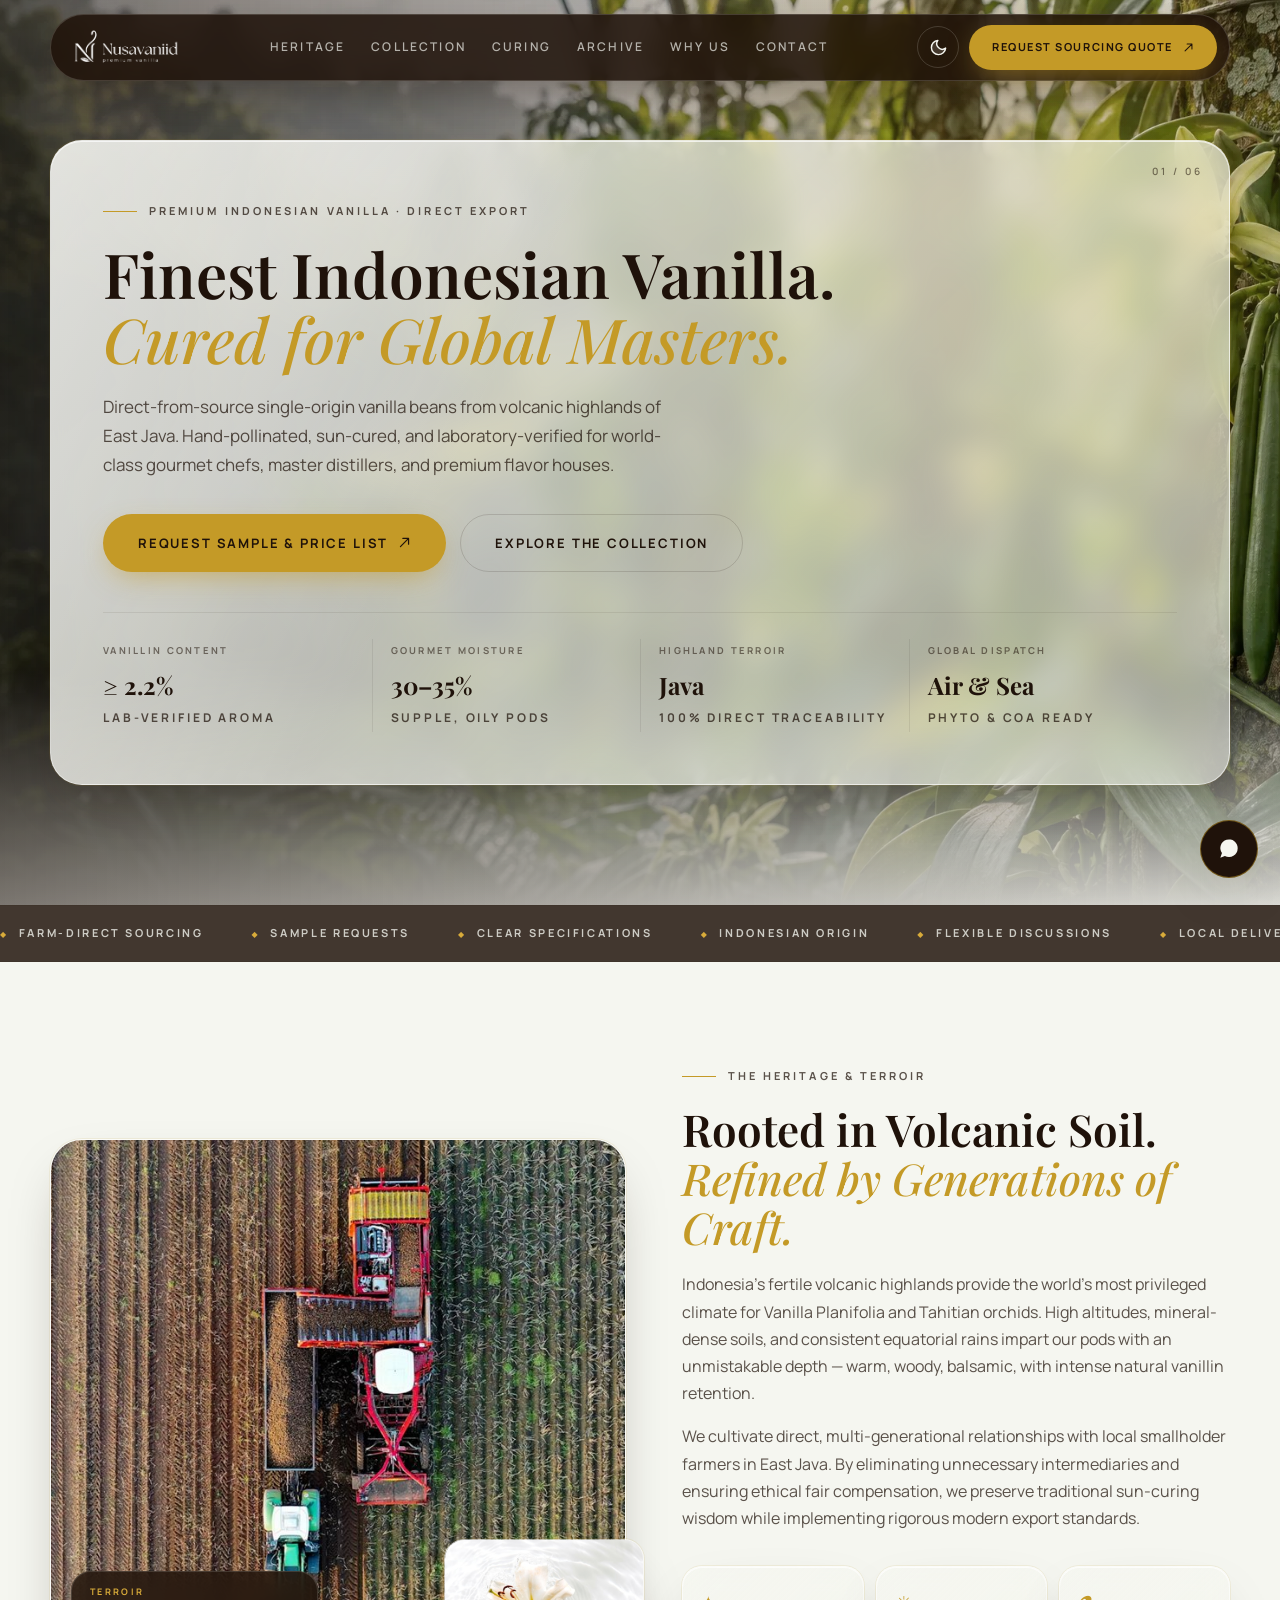
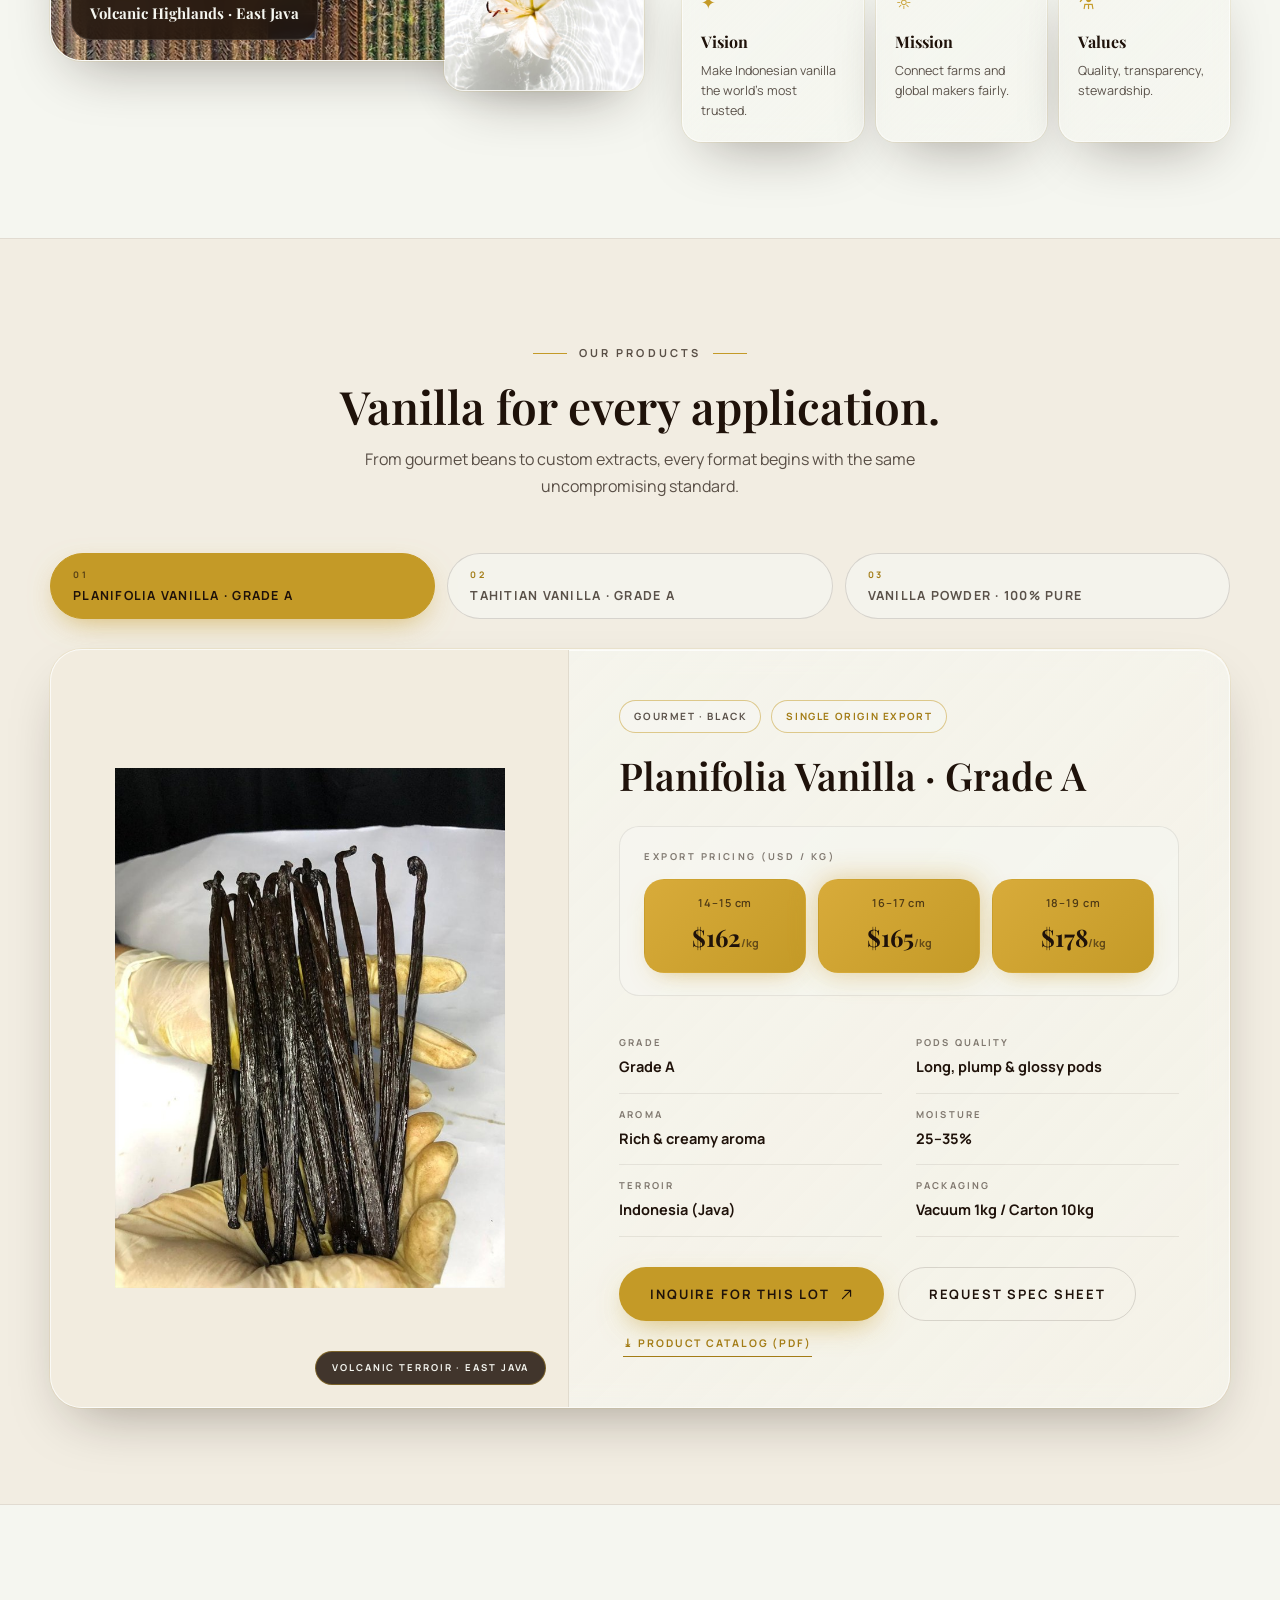
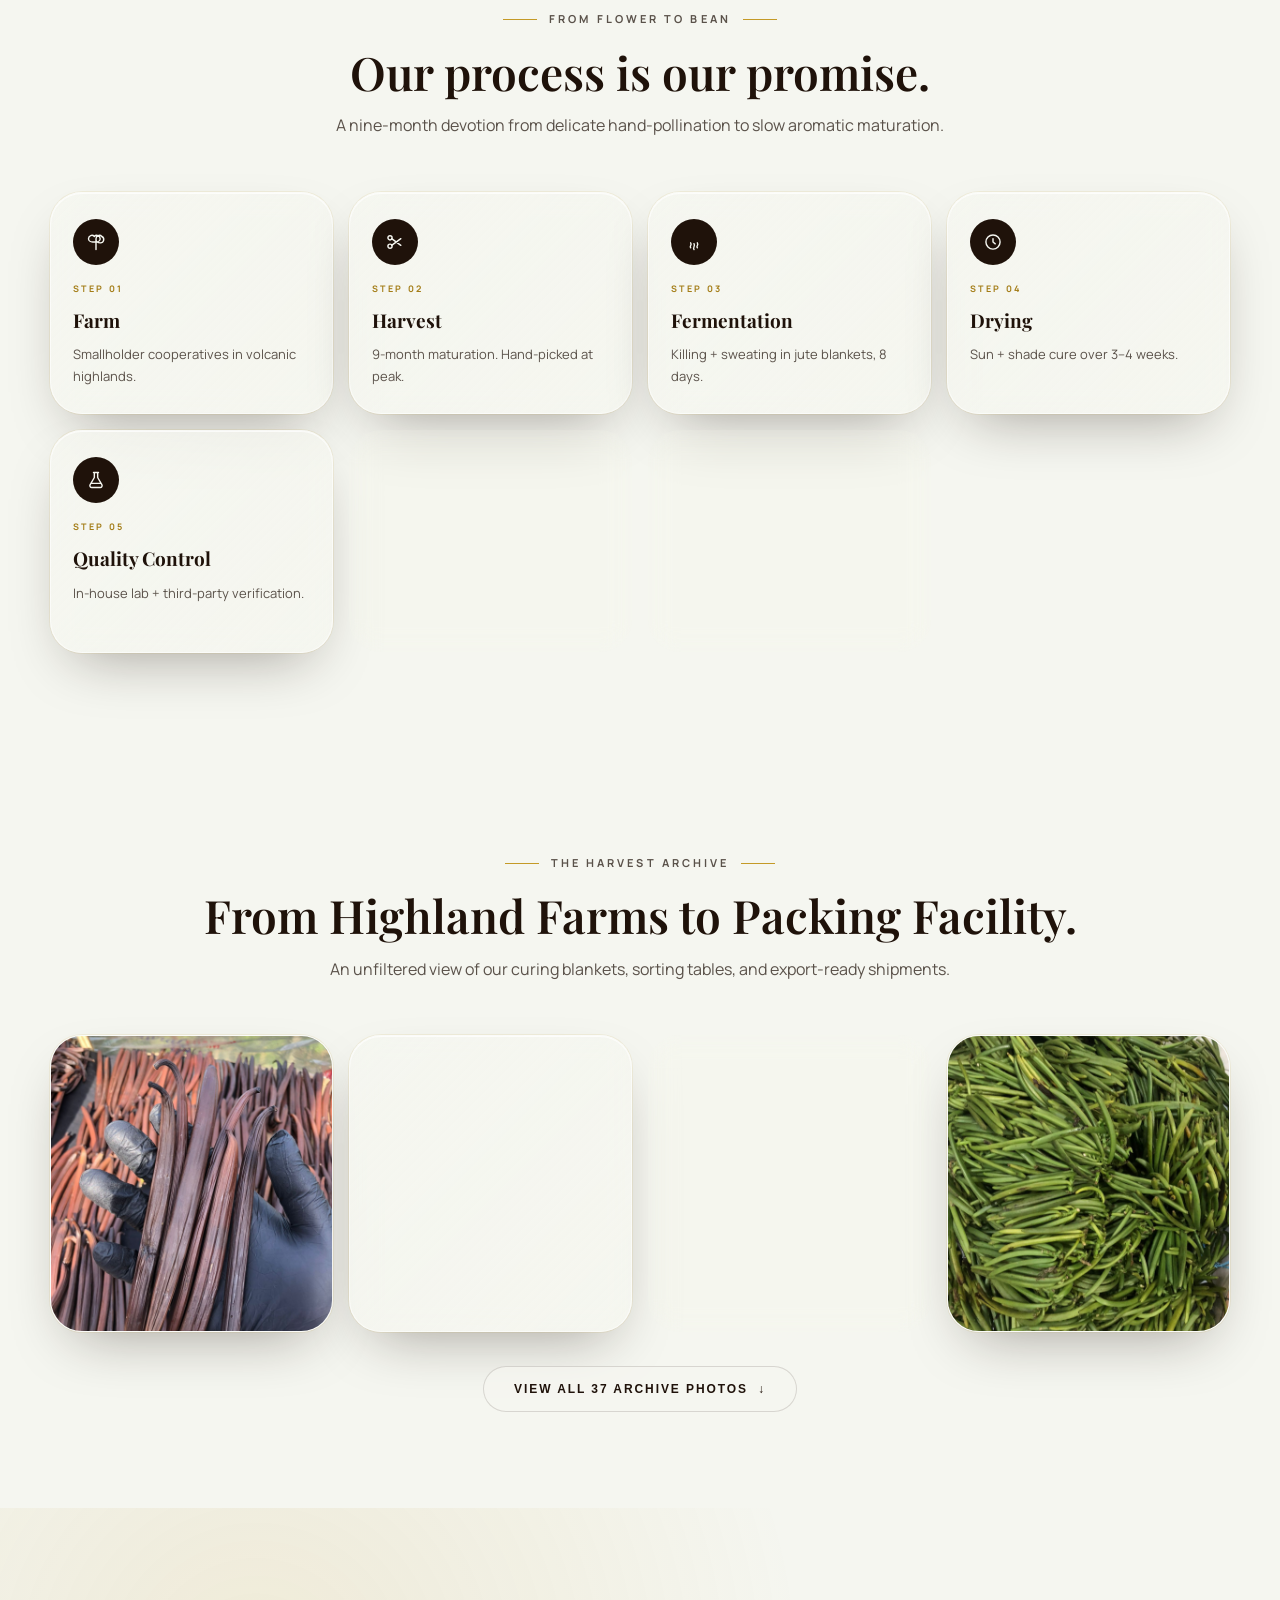
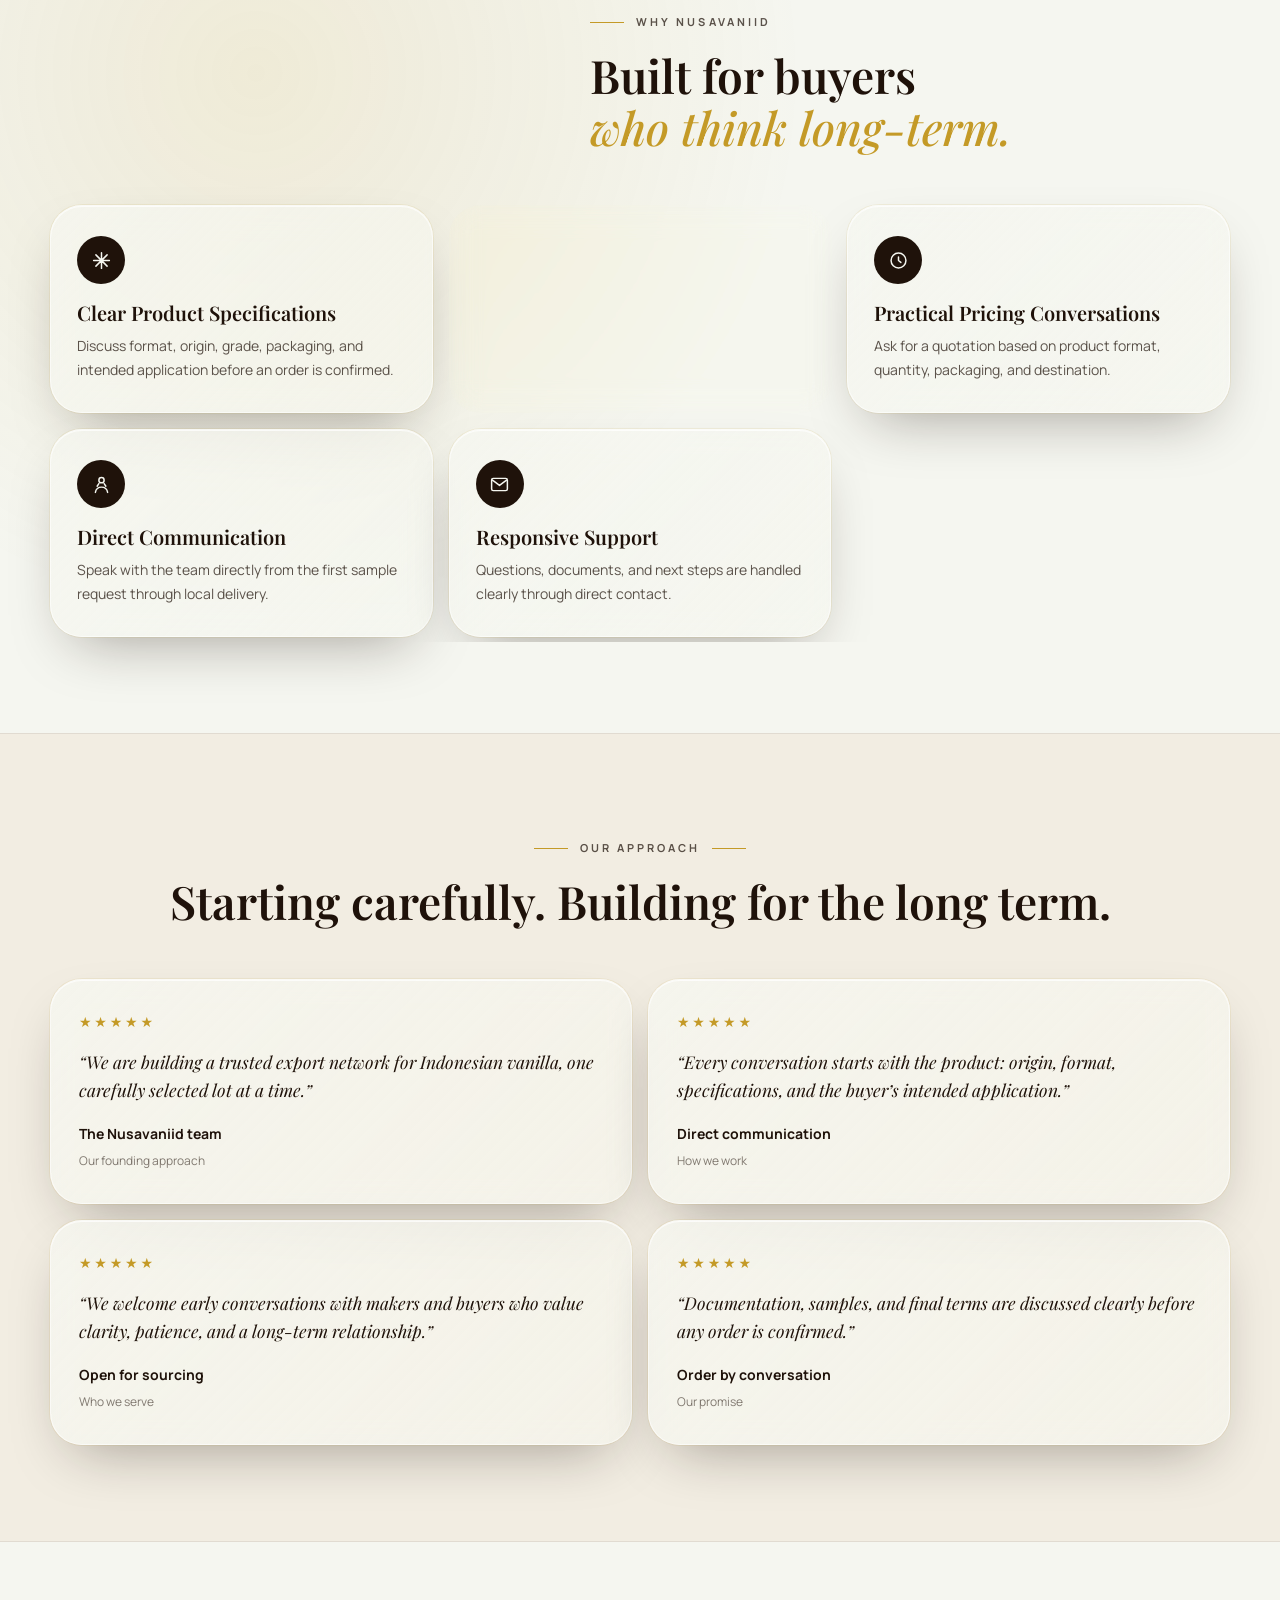
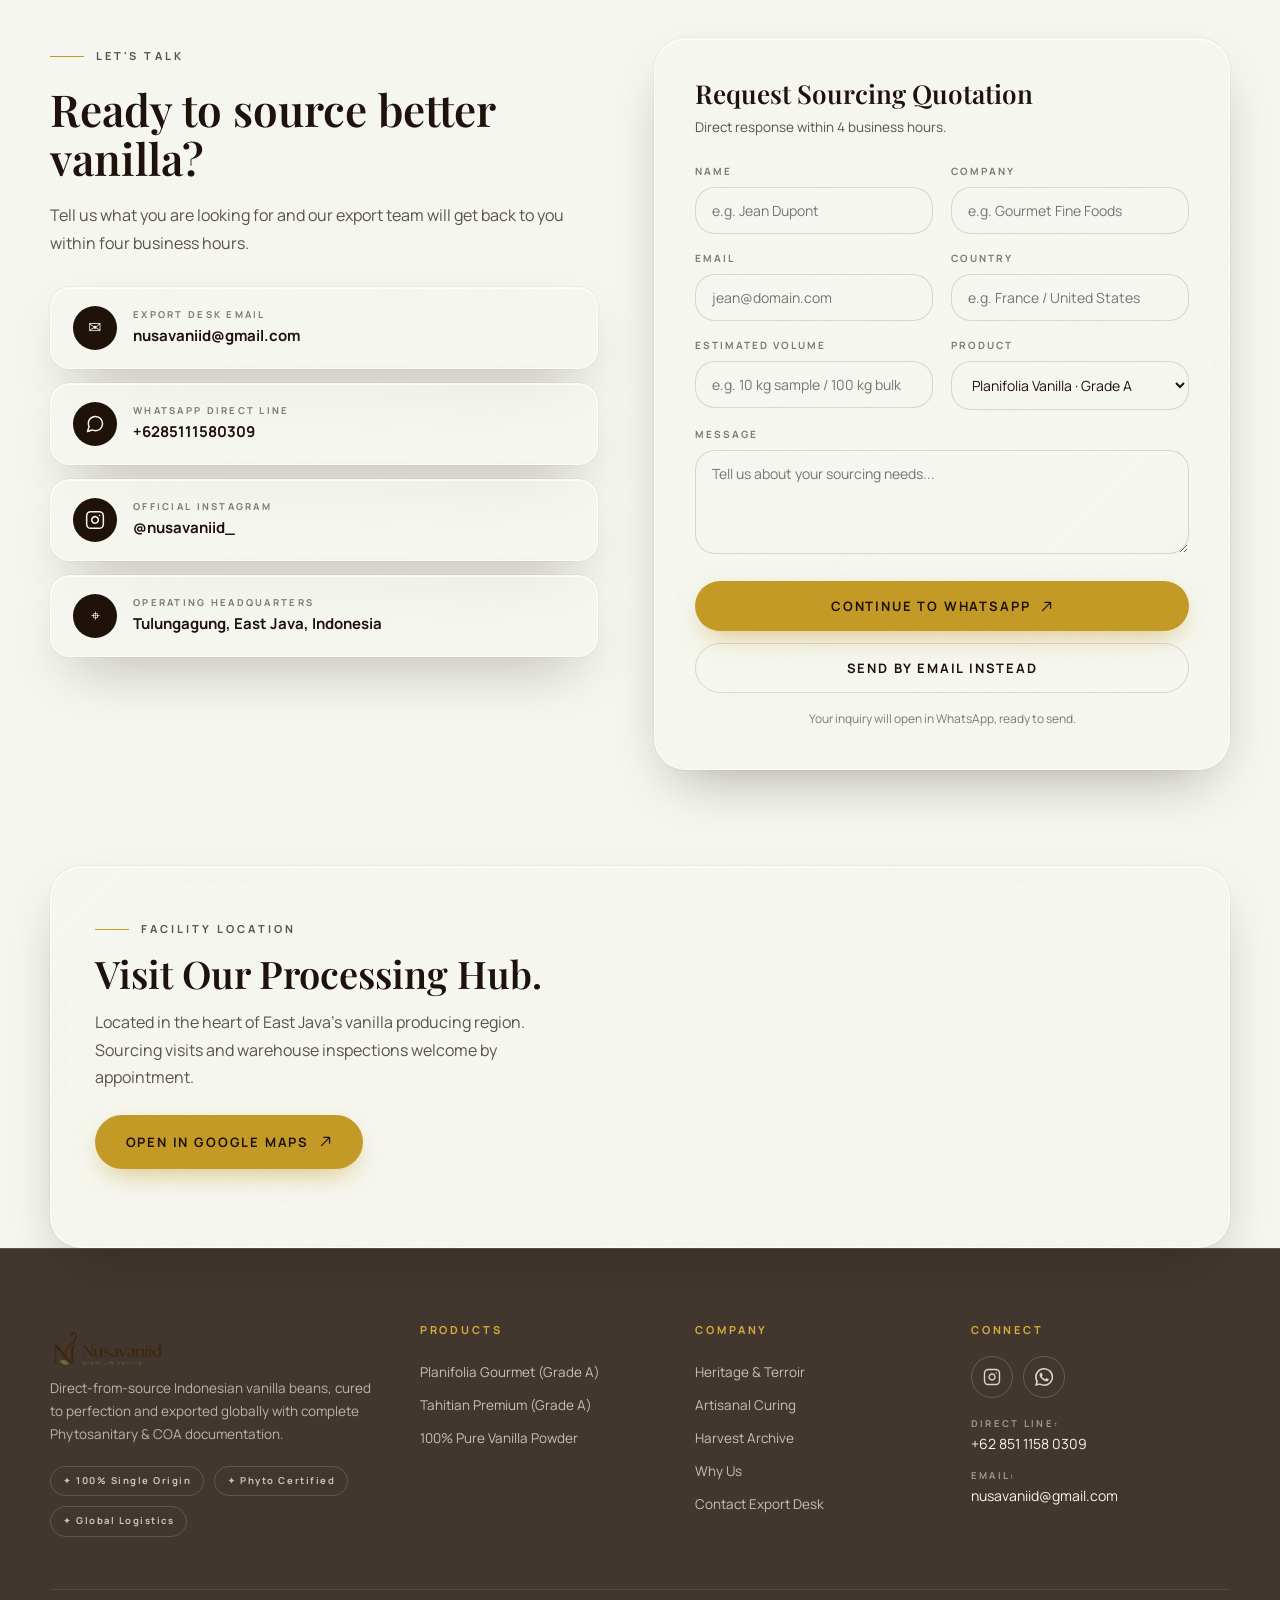
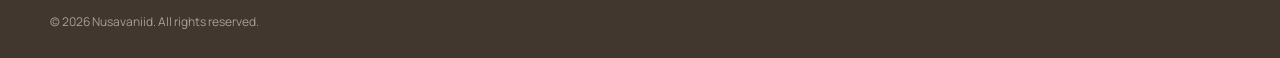
==== commit 2dd7fe20: "feat(site): emergent glass design, catalog PDF, UX fixes" ====
--- a/index.html
+++ b/index.html
@@ -3,7 +3,7 @@
   <head>
     <meta charset="UTF-8" />
     <meta name="viewport" content="width=device-width, initial-scale=1.0" />
-    <meta name="theme-color" content="#151914" />
+    <meta name="theme-color" content="#1E110A" />
     <meta name="robots" content="index, follow, max-image-preview:large, max-snippet:-1, max-video-preview:-1" />
     <meta name="author" content="Nusavaniid" />
     <meta name="application-name" content="Nusavaniid" />
@@ -28,8 +28,8 @@
     <title>Nusavaniid — Premier Indonesian Vanilla Exporter</title>
     <link rel="preconnect" href="https://fonts.googleapis.com" />
     <link rel="preconnect" href="https://fonts.gstatic.com" crossorigin />
-    <link href="https://fonts.googleapis.com/css2?family=Cinzel:wght@500;600;700&family=Playfair+Display:ital,wght@0,500;0,600;0,700;1,400;1,600;1,700&family=Plus+Jakarta+Sans:wght@300;400;500;600;700&display=swap" rel="stylesheet" />
-    <link rel="stylesheet" href="styles.css?v=4.2" />
+    <link href="https://fonts.googleapis.com/css2?family=Manrope:wght@300;400;500;600;700&family=Playfair+Display:ital,wght@0,500;0,600;0,700;1,400;1,500;1,600&display=swap" rel="stylesheet" />
+    <link rel="stylesheet" href="styles.css?v=5.3" />
     <script type="application/ld+json">
     {
       "@context": "https://schema.org",
@@ -68,7 +68,7 @@
     }
     </script>
   </head>
-  <body class="dark">
+  <body>
     <!-- Header -->
     <header class="site-header" id="header">
       <div class="container nav-wrap">
@@ -407,7 +407,10 @@
                 </svg>
               </span>
             </button>
-            <small class="form-note">Your inquiry will generate a pre-formatted message for our export directors.</small>
+            <button class="button outline full-width" id="sendByEmail" type="button">
+              <span>Send by Email Instead</span>
+            </button>
+            <small class="form-note">Your inquiry generates a pre-formatted message for our export directors — via WhatsApp or email.</small>
           </form>
         </div>
       </section>
@@ -543,6 +546,6 @@
 
     <div class="toast" id="toast" role="status"></div>
     <script src="site.config.js"></script>
-    <script src="script.js?v=4.0"></script>
+    <script src="script.js?v=4.3"></script>
   </body>
 </html>
--- a/styles.css
+++ b/styles.css
@@ -1,86 +1,88 @@
 /* =========================================================
-   NUSAVANIID — LUXURY EDITION
-   Premium Indonesian Vanilla Exporter
-   Version 3.2
+   NUSAVANIID — Emergent glass design system
+   Palette: cream / sand / pod (dark cocoa) / gold
+   Type: Playfair Display (display) + Manrope (body)
+   Themes: light (cream glass, default) + body.dark (pod glass)
    ========================================================= */
 
-/* =========================================================
-   1. DESIGN TOKENS & SYSTEM
-   ========================================================= */
-
-:root,
+:root {
+  --cream: #f5f6f0;
+  --sand: #efe6d7;
+  --pod: #1f120a;
+  --gold: #c49a27;
+  --gold-bright: #d8ab3a;
+  --gold-deep: #a37c16;
+
+  --bg: var(--cream);
+  --bg-soft: rgba(239, 230, 215, 0.55);
+  --ink: var(--pod);
+  --text: var(--pod);
+  --text-soft: rgba(31, 18, 10, 0.72);
+  --text-muted: rgba(31, 18, 10, 0.55);
+  --line: rgba(31, 18, 10, 0.14);
+  --line-soft: rgba(31, 18, 10, 0.08);
+
+  --glass-bg: linear-gradient(135deg, rgba(245, 246, 240, 0.82), rgba(245, 246, 240, 0.6));
+  --glass-border: rgba(255, 255, 255, 0.55);
+  --glass-shadow:
+    inset 0 1px 0 rgba(255, 255, 255, 0.7),
+    0 0 0 1px rgba(196, 154, 39, 0.1),
+    0 24px 60px -24px rgba(31, 18, 10, 0.4);
+  --glass-glow:
+    inset 0 1px 0 rgba(255, 255, 255, 0.7),
+    0 0 0 1px rgba(196, 154, 39, 0.45),
+    0 0 34px rgba(196, 154, 39, 0.3),
+    0 30px 70px -28px rgba(31, 18, 10, 0.5);
+  --glass-dark-bg: rgba(31, 18, 10, 0.84);
+  --glass-dark-border: rgba(245, 246, 240, 0.14);
+  --field-bg: rgba(245, 246, 240, 0.72);
+  --media-bg: #f2ecdf;
+  --shadow-float: 0 18px 50px -20px rgba(31, 18, 10, 0.75);
+  --header-bg: rgba(31, 18, 10, 0.86);
+  --header-text: var(--cream);
+  --header-soft: rgba(245, 246, 240, 0.68);
+  --header-line: rgba(245, 246, 240, 0.16);
+
+  --font-display: "Playfair Display", Georgia, serif;
+  --font-body: "Manrope", system-ui, sans-serif;
+  --font-label: "Manrope", system-ui, sans-serif;
+
+  --r-lg: 2rem;
+  --r-md: 1.25rem;
+  --r-pill: 999px;
+}
+
 body.dark {
-  /* Dark Luxury Palette */
-  --bg-base: #0a0705;
-  --bg-surface: #120d09;
-  --bg-card: #18120c;
-  --bg-card-hover: #221810;
-  --bg-elevated: #271a11;
-  --bg-glass: rgba(14, 10, 7, 0.82);
-
-  /* Gold Luxury Accents */
-  --gold: #d4af37;
-  --gold-light: #f5e8b8;
-  --gold-dim: #9e7f2b;
-  --gold-glow: rgba(212, 175, 55, 0.22);
-  --gold-border: rgba(212, 175, 55, 0.22);
-  --gold-gradient: linear-gradient(135deg, #d4af37 0%, #f7ecc5 50%, #b89033 100%);
-  --gold-subtle: rgba(212, 175, 55, 0.08);
-
-  /* Typography Colors */
-  --text-primary: #fcf9f2;
-  --text-secondary: #c9baa8;
-  --text-muted: #8a7a6b;
-
-  /* Borders & Dividers */
-  --border-subtle: rgba(255, 255, 255, 0.08);
-  --border-gold: rgba(212, 175, 55, 0.22);
-  --border-card: rgba(212, 175, 55, 0.14);
-
-  /* Shadows */
-  --shadow-sm: 0 4px 16px rgba(0, 0, 0, 0.4);
-  --shadow-md: 0 8px 30px rgba(0, 0, 0, 0.6);
-  --shadow-gold: 0 4px 20px rgba(212, 175, 55, 0.18);
-
-  /* Fonts */
-  --font-serif: "Playfair Display", Georgia, serif;
-  --font-sans: "Plus Jakarta Sans", "DM Sans", -apple-system, sans-serif;
-  --font-luxury: "Cinzel", "Playfair Display", serif;
-}
-
-/* Light Mode Overrides */
-body:not(.dark) {
-  --bg-base: #faf6f0;
-  --bg-surface: #f3ece0;
-  --bg-card: #ffffff;
-  --bg-card-hover: #fbf7ee;
-  --bg-elevated: #ede2d1;
-  --bg-glass: rgba(255, 255, 255, 0.88);
-
-  --gold: #9e7826;
-  --gold-light: #c29d38;
-  --gold-dim: #715516;
-  --gold-glow: rgba(158, 120, 38, 0.16);
-  --gold-border: rgba(158, 120, 38, 0.25);
-  --gold-gradient: linear-gradient(135deg, #a6802e 0%, #dfbe6b 50%, #8c681c 100%);
-  --gold-subtle: rgba(158, 120, 38, 0.06);
-
-  --text-primary: #1f150e;
-  --text-secondary: #5c4736;
-  --text-muted: #8c7661;
-
-  --border-subtle: rgba(74, 44, 22, 0.12);
-  --border-gold: rgba(158, 120, 38, 0.25);
-  --border-card: rgba(158, 120, 38, 0.18);
-
-  --shadow-sm: 0 4px 16px rgba(0, 0, 0, 0.06);
-  --shadow-md: 0 8px 30px rgba(0, 0, 0, 0.1);
-  --shadow-gold: 0 4px 20px rgba(158, 120, 38, 0.15);
-}
-
-/* =========================================================
-   2. RESET & BASE
-   ========================================================= */
+  --bg: #170d07;
+  --bg-soft: rgba(31, 18, 10, 0.5);
+  --text: var(--cream);
+  --text-soft: rgba(245, 246, 240, 0.75);
+  --text-muted: rgba(245, 246, 240, 0.52);
+  --line: rgba(245, 246, 240, 0.16);
+  --line-soft: rgba(245, 246, 240, 0.09);
+
+  --glass-bg: linear-gradient(135deg, rgba(41, 25, 14, 0.72), rgba(31, 18, 10, 0.55));
+  --glass-border: rgba(245, 246, 240, 0.14);
+  --glass-shadow:
+    inset 0 1px 0 rgba(245, 246, 240, 0.08),
+    0 0 0 1px rgba(196, 154, 39, 0.12),
+    0 24px 60px -24px rgba(0, 0, 0, 0.65);
+  --glass-glow:
+    inset 0 1px 0 rgba(245, 246, 240, 0.1),
+    0 0 0 1px rgba(196, 154, 39, 0.5),
+    0 0 34px rgba(196, 154, 39, 0.28),
+    0 30px 70px -28px rgba(0, 0, 0, 0.7);
+  --glass-dark-bg: rgba(20, 11, 6, 0.88);
+  --glass-dark-border: rgba(245, 246, 240, 0.12);
+  --field-bg: rgba(31, 18, 10, 0.6);
+  --media-bg: #f2ecdf;
+  --header-bg: rgba(20, 11, 6, 0.9);
+  --header-text: var(--cream);
+  --header-soft: rgba(245, 246, 240, 0.7);
+  --header-line: rgba(245, 246, 240, 0.16);
+}
+
+/* ---------- Base ---------- */
 
 *,
 *::before,
@@ -90,644 +92,638 @@
 
 html {
   scroll-behavior: smooth;
-  scroll-padding-top: 80px;
 }
 
 body {
   margin: 0;
-  background-color: var(--bg-base);
-  color: var(--text-primary);
-  font-family: var(--font-sans);
-  font-size: 15px;
-  line-height: 1.65;
+  background: var(--bg);
+  color: var(--text);
+  font-family: var(--font-body);
+  font-size: 16px;
+  line-height: 1.7;
   -webkit-font-smoothing: antialiased;
-  -moz-osx-font-smoothing: grayscale;
-  overflow-x: clip;
-  transition: background-color 0.4s ease, color 0.4s ease;
-}
-
-img,
-svg {
-  max-width: 100%;
-  display: block;
+  -webkit-tap-highlight-color: transparent;
+  overflow-x: hidden;
+}
+
+/* Emergent backdrop: sand wash + blurred gold/pod blobs */
+body::before {
+  content: "";
+  position: fixed;
+  inset: 0;
+  z-index: -1;
+  background:
+    radial-gradient(640px 640px at -5% -8%, rgba(196, 154, 39, 0.26), transparent 70%),
+    radial-gradient(560px 560px at 105% 32%, rgba(31, 18, 10, 0.16), transparent 70%),
+    radial-gradient(520px 520px at 38% 108%, rgba(196, 154, 39, 0.16), transparent 70%),
+    var(--bg);
+}
+
+body.dark::before {
+  background:
+    radial-gradient(640px 640px at -5% -8%, rgba(196, 154, 39, 0.14), transparent 70%),
+    radial-gradient(560px 560px at 105% 32%, rgba(245, 246, 240, 0.05), transparent 70%),
+    radial-gradient(520px 520px at 38% 108%, rgba(196, 154, 39, 0.09), transparent 70%),
+    var(--bg);
+}
+
+h1,
+h2,
+h3,
+.font-display {
+  font-family: var(--font-display);
+  font-weight: 600;
+  line-height: 1.12;
+  margin: 0;
+  color: var(--text);
+}
+
+p {
+  margin: 0;
 }
 
 a {
   color: inherit;
-  text-decoration: none;
-  transition: color 0.25s ease, opacity 0.25s ease;
-}
-
-button,
-input,
-textarea,
-select {
-  font: inherit;
-  color: inherit;
-}
-
-button {
-  cursor: pointer;
-  background: none;
-  border: none;
-}
-
-button,
-a {
-  -webkit-tap-highlight-color: transparent;
-  touch-action: manipulation;
-}
-
-/* =========================================================
-   3. LAYOUT & TYPOGRAPHY
-   ========================================================= */
+}
+
+img {
+  max-width: 100%;
+}
+
+::selection {
+  background: rgba(196, 154, 39, 0.35);
+  color: var(--pod);
+}
+
+:focus-visible {
+  outline: 2px solid var(--gold);
+  outline-offset: 3px;
+  border-radius: 4px;
+}
 
 .container {
-  width: min(1200px, calc(100% - 48px));
+  width: min(1180px, 100% - 40px);
   margin-inline: auto;
 }
 
-.narrow {
-  width: min(840px, calc(100% - 48px));
-}
-
 .section {
-  padding: 90px 0;
+  padding: 96px 0;
   position: relative;
 }
 
 .section.soft {
-  background-color: var(--bg-surface);
-}
-
-.section-heading {
-  margin-bottom: 46px;
-}
-
-.section-heading.centered {
+  background: var(--bg-soft);
+  border-block: 1px solid var(--line-soft);
+}
+
+.split {
+  display: grid;
+  grid-template-columns: 1.05fr 1fr;
+  gap: 56px;
+  align-items: center;
+}
+
+.centered {
   text-align: center;
-  max-width: 720px;
-  margin-inline: auto;
-}
+}
+
+/* ---------- Shared components ---------- */
 
 .eyebrow {
   display: inline-flex;
   align-items: center;
-  gap: 10px;
-  color: var(--gold);
-  font-family: var(--font-luxury);
+  gap: 12px;
+  font-family: var(--font-label);
   font-size: 11px;
-  letter-spacing: 0.24em;
-  font-weight: 700;
+  font-weight: 700;
+  letter-spacing: 0.28em;
   text-transform: uppercase;
-  margin-bottom: 14px;
+  color: var(--text-muted);
 }
 
 .eyebrow-dash {
   display: inline-block;
-  width: 28px;
+  width: 34px;
   height: 1px;
-  background: currentColor;
-  opacity: 0.7;
-}
-
-h1,
-h2,
-h3,
-h4 {
-  font-family: var(--font-serif);
-  font-weight: 600;
-  color: var(--text-primary);
-  line-height: 1.18;
-  margin-top: 0;
-}
-
-h1 {
-  font-size: clamp(34px, 6vw, 68px);
-  letter-spacing: -0.03em;
-}
-
-h2 {
-  font-size: clamp(26px, 4vw, 44px);
-  letter-spacing: -0.02em;
-  margin-bottom: 16px;
-}
-
-h3 {
-  font-size: clamp(20px, 2.8vw, 28px);
-  margin-bottom: 12px;
-}
-
-h1 i,
-h2 i,
-h3 i {
-  color: var(--gold-light);
+  background: var(--gold);
+}
+
+.eyebrow b {
+  font-weight: 700;
+  color: var(--text-soft);
+}
+
+.section-heading {
+  margin-bottom: 52px;
+}
+
+.section-heading h2 {
+  font-size: clamp(30px, 4vw, 46px);
+  margin: 18px 0 14px;
+}
+
+.section-heading h2 i,
+.hero h1 i,
+.about-section h2 i {
   font-style: italic;
-  font-weight: 400;
-}
-
-p {
-  color: var(--text-secondary);
-  margin-top: 0;
-  margin-bottom: 1.25em;
-}
-
-p:last-child {
-  margin-bottom: 0;
-}
-
-/* =========================================================
-   4. BUTTONS & UI CONTROLS
-   ========================================================= */
+  font-weight: 500;
+  color: var(--gold);
+}
+
+.section-heading p {
+  color: var(--text-soft);
+  max-width: 620px;
+  margin-inline: auto;
+}
+
+.section-heading:not(.centered) p {
+  margin-inline: 0;
+}
+
+/* Glass recipe applied to existing card selectors */
+.mini-card,
+.feature-card,
+.process-step,
+.testimonial,
+.gallery-item,
+.product-detail,
+.map-card,
+.contact-card,
+.stat-card {
+  background: var(--glass-bg);
+  backdrop-filter: blur(14px) saturate(140%);
+  -webkit-backdrop-filter: blur(14px) saturate(140%);
+  border: 1px solid var(--glass-border);
+  border-radius: var(--r-lg);
+  box-shadow: var(--glass-shadow);
+  transition:
+    border-color 0.45s ease,
+    box-shadow 0.45s ease,
+    transform 0.45s ease;
+}
+
+.mini-card:hover,
+.feature-card:hover,
+.process-step:hover,
+.testimonial:hover {
+  border-color: rgba(196, 154, 39, 0.85);
+  box-shadow: var(--glass-glow);
+  transform: translateY(-4px);
+}
+
+/* Buttons — Emergent pill style */
 
 .button {
   display: inline-flex;
   align-items: center;
   justify-content: center;
-  gap: 8px;
-  padding: 13px 26px;
-  font-family: var(--font-sans);
-  font-size: 14px;
-  font-weight: 600;
-  letter-spacing: 0.04em;
-  border-radius: 999px;
-  text-align: center;
-  transition: all 0.3s cubic-bezier(0.16, 1, 0.3, 1);
+  gap: 10px;
+  padding: 15px 30px;
+  border-radius: var(--r-pill);
+  font-family: var(--font-label);
+  font-size: 13px;
+  font-weight: 700;
+  letter-spacing: 0.14em;
+  text-transform: uppercase;
   text-decoration: none;
-  white-space: nowrap;
-}
-
-.button.gold {
-  background: var(--gold-gradient);
-  color: #120904;
-  box-shadow: 0 4px 18px var(--gold-glow);
-  border: 1px solid rgba(255, 255, 255, 0.2);
-}
-
-.button.gold:hover {
-  transform: translateY(-2px);
-  box-shadow: 0 8px 26px rgba(212, 175, 55, 0.35);
-  filter: brightness(1.05);
-}
-
-.button.gold:active {
-  transform: translateY(0);
-}
-
-.button.outline {
-  background: rgba(255, 255, 255, 0.04);
-  color: var(--text-primary);
-  border: 1px solid var(--border-gold);
-  backdrop-filter: blur(10px);
-}
-
-.button.outline:hover {
-  background: rgba(212, 175, 55, 0.12);
-  border-color: var(--gold);
-  color: var(--gold-light);
-  transform: translateY(-2px);
+  border: 1px solid transparent;
+  cursor: pointer;
+  transition: 0.3s ease;
 }
 
 .button.large {
-  padding: 16px 32px;
-  font-size: 15px;
+  padding: 17px 34px;
 }
 
 .button.full-width {
   width: 100%;
 }
 
+.button.gold {
+  background: var(--gold);
+  color: var(--pod);
+  box-shadow: 0 10px 30px -10px rgba(196, 154, 39, 0.7);
+}
+
+.button.gold:hover {
+  background: var(--gold-bright);
+  box-shadow: 0 0 28px rgba(196, 154, 39, 0.55);
+  transform: translateY(-2px);
+}
+
+.button.outline {
+  background: transparent;
+  border-color: var(--line);
+  color: var(--text);
+}
+
+.button.outline:hover {
+  background: var(--pod);
+  color: var(--cream);
+  border-color: var(--pod);
+}
+
+body.dark .button.outline:hover {
+  background: var(--cream);
+  color: var(--pod);
+  border-color: var(--cream);
+}
+
 .arrow-icon {
   display: inline-flex;
-  align-items: center;
-  justify-content: center;
-  transition: transform 0.25s ease;
-}
-
-.button:hover .arrow-icon {
-  transform: translate(3px, -3px);
-}
-
-.icon-button {
-  display: inline-flex;
-  align-items: center;
-  justify-content: center;
-  width: 44px;
-  height: 44px;
-  border-radius: 50%;
-  border: 1px solid var(--border-subtle);
-  background: rgba(255, 255, 255, 0.04);
-  color: var(--text-primary);
-  transition: all 0.25s ease;
-}
-
-.icon-button:hover {
-  border-color: var(--gold);
-  color: var(--gold);
-  background: var(--gold-subtle);
-  transform: scale(1.05);
-}
-
-/* =========================================================
-   5. HEADER & NAVIGATION
-   ========================================================= */
+  width: 1em;
+  height: 1em;
+}
+
+.arrow-icon svg {
+  width: 100%;
+  height: 100%;
+}
+
+/* ---------- Header ---------- */
 
 .site-header {
   position: fixed;
-  inset: 0 0 auto;
-  z-index: 100;
-  background: var(--bg-glass);
-  backdrop-filter: blur(18px);
-  -webkit-backdrop-filter: blur(18px);
-  border-bottom: 1px solid var(--border-subtle);
-  transition: all 0.35s ease;
-}
-
-.nav-wrap {
+  inset-inline: 0;
+  top: 0;
+  z-index: 90;
+  padding: 14px 18px 0;
+}
+
+.site-header .nav-wrap {
   display: flex;
   align-items: center;
   justify-content: space-between;
-  height: 100px;
+  gap: 18px;
+  width: min(1180px, 100%);
+  padding: 10px 12px 10px 20px;
+  border-radius: var(--r-pill);
+  background: var(--header-bg);
+  backdrop-filter: blur(14px) saturate(140%);
+  -webkit-backdrop-filter: blur(14px) saturate(140%);
+  border: 1px solid var(--header-line);
+  box-shadow: var(--shadow-float);
+  color: var(--header-text);
 }
 
 .brand {
   display: inline-flex;
   align-items: center;
+  text-decoration: none;
 }
 
 .brand-logo {
-  height: 84px;
+  height: 44px;
   width: auto;
-  object-fit: contain;
-  transition: transform 0.25s ease, filter 0.3s ease;
-}
-
-/* Item 2 Fix: Recolor logo in Dark Mode — luxurious gold with a soft glow */
-
-body.dark .site-header .brand-logo,
-body.dark .footer-brand .brand-logo {
-  filter: brightness(0) invert(1) sepia(1) saturate(3.6) hue-rotate(-8deg)
-    brightness(0.94)
-    drop-shadow(0 0 18px rgba(212, 175, 55, 0.32))
-    drop-shadow(0 2px 4px rgba(0, 0, 0, 0.65));
-}
-
-body:not(.dark) .brand-logo {
-  filter: drop-shadow(0 2px 8px rgba(90, 58, 31, 0.16));
-}
-
-.brand:hover .brand-logo {
-  transform: scale(1.03);
-}
-
-body.dark .brand:hover .site-header .brand-logo,
-body.dark .brand:hover .footer-brand .brand-logo {
-  filter: brightness(0) invert(1) sepia(1) saturate(4.2) hue-rotate(-8deg)
-    brightness(1.02)
-    drop-shadow(0 0 26px rgba(212, 175, 55, 0.5))
-    drop-shadow(0 2px 4px rgba(0, 0, 0, 0.65));
-}
-
-body:not(.dark) .brand:hover .brand-logo {
-  filter: drop-shadow(0 3px 12px rgba(90, 58, 31, 0.24));
+  display: block;
+  /* Header pill is dark in both themes — always render the light mark */
+  filter: brightness(0) invert(1);
 }
 
 .desktop-nav {
   display: flex;
   align-items: center;
-  gap: 28px;
+  gap: 26px;
 }
 
 .desktop-nav a {
   position: relative;
-  font-size: 13.5px;
-  font-weight: 500;
-  letter-spacing: 0.05em;
-  color: var(--text-secondary);
   padding: 8px 0;
+  font-size: 12px;
+  font-weight: 600;
+  letter-spacing: 0.18em;
   text-transform: uppercase;
-}
-
-.desktop-nav a::after {
-  content: "";
-  position: absolute;
-  bottom: 0;
-  left: 0;
-  width: 0;
-  height: 2px;
-  background: var(--gold-gradient);
-  transition: width 0.3s cubic-bezier(0.16, 1, 0.3, 1);
+  text-decoration: none;
+  color: var(--header-soft);
+  transition: color 0.3s ease;
 }
 
 .desktop-nav a:hover {
-  color: var(--text-primary);
-}
-
-.desktop-nav a:hover::after {
-  width: 100%;
+  color: var(--gold-bright);
 }
 
 .nav-actions {
   display: flex;
   align-items: center;
-  gap: 14px;
-}
-
-.theme-button {
-  color: var(--gold);
+  gap: 10px;
+}
+
+.icon-button {
+  display: grid;
+  place-items: center;
+  width: 42px;
+  height: 42px;
+  border-radius: var(--r-pill);
+  border: 1px solid var(--header-line);
+  background: transparent;
+  color: var(--header-text);
+  cursor: pointer;
+  transition: 0.3s ease;
+}
+
+.icon-button:hover {
+  border-color: var(--gold);
+  color: var(--gold-bright);
 }
 
 .nav-quote {
-  padding: 10px 20px;
-  font-size: 13px;
+  padding: 12px 22px;
+  font-size: 11px;
 }
 
 .mobile-menu-button {
   display: none;
-  font-size: 20px;
-}
-
-/* Mobile Nav Drawer */
+  font-size: 18px;
+  line-height: 1;
+}
+
+/* Mobile navigation sheet */
+
 .mobile-nav {
   position: fixed;
-  top: 100px;
-  left: 0;
-  right: 0;
-  background: rgba(14, 10, 7, 0.94);
-  backdrop-filter: blur(12px);
-  -webkit-backdrop-filter: blur(12px);
-  border-bottom: 1px solid var(--border-gold);
-  padding: 18px 24px 24px;
-  display: flex;
+  inset-inline: 18px;
+  top: 86px;
+  z-index: 89;
+  display: none;
   flex-direction: column;
-  gap: 12px;
-  transform: translateY(-110%);
-  opacity: 0;
-  pointer-events: none;
-  transition: transform 0.35s cubic-bezier(0.16, 1, 0.3, 1), opacity 0.3s ease;
-  z-index: 99;
-  box-shadow: 0 20px 40px rgba(0, 0, 0, 0.8);
+  padding: 22px 26px 26px;
+  border-radius: var(--r-lg);
+  background: var(--glass-dark-bg);
+  backdrop-filter: blur(16px);
+  -webkit-backdrop-filter: blur(16px);
+  border: 1px solid var(--glass-dark-border);
+  box-shadow: var(--shadow-float);
+  color: var(--cream);
 }
 
 .mobile-nav.open {
-  transform: translateY(0);
-  opacity: 1;
-  pointer-events: auto;
+  display: flex;
 }
 
 .mobile-nav a {
-  font-size: 16px;
-  font-weight: 600;
-  color: var(--text-primary);
-  padding: 8px 0;
-  border-bottom: 1px solid var(--border-subtle);
+  padding: 15px 2px;
+  border-bottom: 1px solid rgba(245, 246, 240, 0.1);
+  font-family: var(--font-display);
+  font-size: 24px;
+  text-decoration: none;
+  color: var(--cream);
+  transition: color 0.25s ease;
 }
 
 .mobile-nav a:hover {
-  color: var(--gold);
+  color: var(--gold-bright);
+}
+
+.mobile-nav .mobile-nav-quote {
+  margin-top: 20px;
+  border-bottom: 0;
+  justify-content: center;
+  font-family: var(--font-label);
+  font-size: 12px;
+  letter-spacing: 0.14em;
+  text-transform: uppercase;
 }
 
 .mobile-nav-divider {
   height: 1px;
-  background: var(--border-subtle);
-  margin: 6px 0;
+  margin: 18px 0 0;
+  background: rgba(245, 246, 240, 0.1);
 }
 
 .mobile-theme-row {
   display: flex;
   align-items: center;
   justify-content: space-between;
-  padding: 8px 0;
+  gap: 12px;
+  margin-top: 18px;
+  padding-top: 16px;
+  border-top: 1px solid rgba(245, 246, 240, 0.1);
 }
 
 .mobile-theme-label {
-  font-size: 14px;
-  color: var(--text-muted);
+  font-size: 11px;
+  letter-spacing: 0.22em;
+  text-transform: uppercase;
+  color: rgba(245, 246, 240, 0.6);
 }
 
 .mobile-theme-btn {
   display: inline-flex;
   align-items: center;
   gap: 8px;
-  padding: 6px 14px;
-  border-radius: 999px;
-  border: 1px solid var(--border-gold);
-  color: var(--gold);
-  font-size: 13px;
-  font-weight: 600;
-}
-
-/* =========================================================
-   6. HERO SECTION (Item 1 & 10 Fixes: High-Contrast & Brighter)
-   ========================================================= */
+  padding: 9px 16px;
+  border-radius: var(--r-pill);
+  border: 1px solid rgba(245, 246, 240, 0.2);
+  background: transparent;
+  color: var(--cream);
+  font-size: 12px;
+  cursor: pointer;
+}
+
+.mobile-theme-btn:hover {
+  border-color: var(--gold);
+  color: var(--gold-bright);
+}
+
+.mobile-theme-icon {
+  display: inline-flex;
+}
+
+/* ---------- Hero ---------- */
 
 .hero {
   position: relative;
-  min-height: 100svh;
-  display: flex;
-  flex-direction: column;
-  justify-content: center;
-  padding-top: 130px;
-  padding-bottom: 60px;
-  background-color: #0d0906;
+  min-height: min(880px, 100svh);
+  display: flex;
+  align-items: center;
+  padding: 140px 0 120px;
+  isolation: isolate;
   overflow: hidden;
-  color: #fcf9f2;
-}
-
-/* Item 10 Fix: Brighter, vibrant background */
+}
+
 .hero-image {
   position: absolute;
   inset: 0;
-  background: url("galeri/vanilla-gallery-36.jpeg") center/cover no-repeat;
-  filter: brightness(0.68) contrast(1.08) saturate(1.2);
+  z-index: -3;
+  background-image: url("assets/hero-vanilla-user.webp");
+  background-size: cover;
+  background-position: center 52%;
+  filter: saturate(0.9) contrast(1.03);
   transform: scale(1.02);
 }
 
 .hero-overlay {
   position: absolute;
   inset: 0;
+  z-index: -2;
   background:
-    linear-gradient(180deg, rgba(10, 7, 5, 0.45) 0%, rgba(10, 7, 5, 0.22) 50%, rgba(10, 7, 5, 0.85) 100%),
-    radial-gradient(ellipse at 70% 30%, rgba(212, 175, 55, 0.16) 0%, transparent 60%);
+    linear-gradient(90deg, rgba(23, 13, 7, 0.55) 0%, rgba(23, 13, 7, 0.28) 55%, rgba(23, 13, 7, 0.12) 100%),
+    linear-gradient(0deg, var(--bg) 0%, transparent 26%);
 }
 
 .hero-glow {
   position: absolute;
-  top: -120px;
-  right: -100px;
-  width: 600px;
-  height: 600px;
-  background: radial-gradient(circle, rgba(212, 175, 55, 0.2) 0%, transparent 70%);
-  filter: blur(60px);
-  pointer-events: none;
+  inset: 0;
+  z-index: -1;
+  background: radial-gradient(circle at 78% 26%, rgba(196, 154, 39, 0.28), transparent 40%);
 }
 
 .hero-content {
   position: relative;
-  z-index: 2;
-  display: flex;
-  flex-direction: column;
-  align-items: flex-start;
-}
-
-.hero .dark-eyebrow {
-  margin-bottom: 20px;
-  color: #d4af37 !important;
-}
-
-/* Item 1 Fix: Explicitly light/gold in all themes */
+  /* .container handles the width cap (1180px) so the hero matches
+     the section width below it */
+  padding: clamp(30px, 4.5vw, 52px);
+  border-radius: var(--r-lg);
+  background: var(--glass-bg);
+  backdrop-filter: blur(16px) saturate(150%);
+  -webkit-backdrop-filter: blur(16px) saturate(150%);
+  border: 1px solid var(--glass-border);
+  box-shadow: var(--glass-shadow);
+  overflow: hidden;
+}
+
+/* sheen */
+.hero-content::before {
+  content: "";
+  position: absolute;
+  inset: 0;
+  background: linear-gradient(115deg, rgba(255, 255, 255, 0.35) 0%, transparent 38%);
+  pointer-events: none;
+}
+
+.hero-content > * {
+  position: relative;
+}
+
+.hero-index {
+  position: absolute;
+  top: 22px;
+  right: 26px;
+  font-size: 10px;
+  letter-spacing: 0.3em;
+  color: var(--text-muted);
+  font-weight: 600;
+}
+
+.hero .eyebrow {
+  color: var(--gold-deep);
+}
+
+.hero .eyebrow b {
+  color: var(--text-soft);
+}
+
 .hero h1 {
-  max-width: 860px;
-  margin-bottom: 22px;
-  color: #ffffff !important;
-  text-shadow: 0 2px 20px rgba(0, 0, 0, 0.8);
-}
-
-.hero h1 i {
-  color: #f5e8b8 !important;
-  text-shadow: 0 2px 20px rgba(0, 0, 0, 0.8);
+  margin: 20px 0 22px;
+  font-size: clamp(38px, 5.4vw, 62px);
+  line-height: 1.05;
 }
 
 .hero p {
-  max-width: 640px;
+  color: var(--text-soft);
   font-size: 17px;
-  line-height: 1.7;
-  color: rgba(252, 249, 242, 0.9) !important;
-  text-shadow: 0 1px 12px rgba(0, 0, 0, 0.85);
-  margin-bottom: 34px;
+  max-width: 560px;
 }
 
 .hero-buttons {
   display: flex;
-  align-items: center;
-  gap: 16px;
-  margin-bottom: 50px;
   flex-wrap: wrap;
-}
-
-/* Item 1 Fix: Explore The Collection button visible in Light Mode */
-.hero-buttons .button.outline {
-  color: #ffffff !important;
-  background: rgba(18, 13, 9, 0.65) !important;
-  border-color: rgba(212, 175, 55, 0.5) !important;
-  backdrop-filter: blur(12px);
-  -webkit-backdrop-filter: blur(12px);
-  box-shadow: 0 4px 16px rgba(0, 0, 0, 0.4);
-}
-
-.hero-buttons .button.outline:hover {
-  background: rgba(212, 175, 55, 0.25) !important;
-  border-color: #d4af37 !important;
-  color: #ffffff !important;
-  transform: translateY(-2px);
-}
-
-/* Stats Panel */
+  gap: 14px;
+  margin-top: 34px;
+}
+
 .stats-panel {
-  width: 100%;
-  display: grid;
-  grid-template-columns: repeat(4, 1fr);
-  gap: 16px;
-  padding: 24px;
-  border-radius: 18px;
-  background: rgba(18, 13, 9, 0.78);
-  border: 1px solid var(--border-gold);
-  backdrop-filter: blur(16px);
-  -webkit-backdrop-filter: blur(16px);
-  box-shadow: var(--shadow-md);
+  display: grid;
+  grid-template-columns: repeat(4, minmax(0, 1fr));
+  gap: 0;
+  margin-top: 40px;
+  border-top: 1px solid var(--line-soft);
+  padding-top: 26px;
 }
 
 .stat-card {
-  padding: 8px 16px;
-  border-left: 1px solid var(--border-subtle);
+  padding: 4px 18px;
+  border: 0;
+  border-left: 1px solid var(--line-soft);
+  border-radius: 0;
+  background: transparent;
+  backdrop-filter: none;
+  -webkit-backdrop-filter: none;
+  box-shadow: none;
 }
 
 .stat-card:first-child {
-  border-left: none;
-}
-
+  border-left: 0;
+  padding-left: 0;
+}
+
+.stat-card small,
 .stat-label {
   display: block;
-  font-family: var(--font-luxury);
   font-size: 9.5px;
-  letter-spacing: 0.2em;
-  color: var(--gold);
-  font-weight: 700;
-  margin-bottom: 6px;
+  font-weight: 700;
+  letter-spacing: 0.24em;
+  text-transform: uppercase;
+  color: var(--text-muted);
 }
 
 .stat-card strong {
   display: block;
-  font-family: var(--font-serif);
-  font-size: clamp(24px, 3.2vw, 36px);
-  font-weight: 700;
-  color: #ffffff;
-  line-height: 1.1;
-  margin-bottom: 4px;
+  margin-top: 6px;
+  font-family: var(--font-display);
+  font-size: 24px;
+  color: var(--text);
 }
 
 .stat-card small {
   display: block;
+  margin-top: 2px;
   font-size: 12px;
-  color: rgba(255, 255, 255, 0.7);
-}
-
-/* =========================================================
-   7. TRUST STRIP / MARQUEE
-   ========================================================= */
+  color: var(--text-soft);
+}
+
+/* ---------- Trust strip ---------- */
 
 .trust-strip {
-  background: var(--bg-surface);
-  border-block: 1px solid var(--border-subtle);
-  padding: 16px 0;
   overflow: hidden;
-  position: relative;
-  white-space: nowrap;
+  padding: 18px 0;
+  border-block: 1px solid var(--line-soft);
+  background: var(--glass-dark-bg);
+  color: var(--cream);
 }
 
 .trust-track {
-  display: inline-flex;
-  align-items: center;
-  gap: 36px;
-  animation: marquee 32s linear infinite;
+  display: flex;
+  gap: 48px;
+  width: max-content;
+  animation: trust-marquee 36s linear infinite;
 }
 
 .trust-track span {
   display: inline-flex;
   align-items: center;
-  gap: 14px;
-  font-family: var(--font-luxury);
+  gap: 10px;
   font-size: 11px;
-  letter-spacing: 0.22em;
-  font-weight: 600;
-  color: var(--text-secondary);
+  font-weight: 700;
+  letter-spacing: 0.24em;
+  text-transform: uppercase;
+  white-space: nowrap;
+  color: rgba(245, 246, 240, 0.78);
 }
 
 .trust-track span::before {
-  content: "✦";
-  color: var(--gold);
-  font-size: 10px;
-}
-
-@keyframes marquee {
-  0% {
-    transform: translateX(0);
-  }
-  100% {
+  content: "◆";
+  color: var(--gold-bright);
+  font-size: 8px;
+}
+
+@keyframes trust-marquee {
+  to {
     transform: translateX(-50%);
   }
 }
 
-/* =========================================================
-   8. ABOUT / HERITAGE
-   ========================================================= */
-
-.about-grid {
-  display: grid;
-  grid-template-columns: 1fr 1.1fr;
-  gap: 60px;
-  align-items: center;
-}
+/* ---------- About / heritage ---------- */
 
 .about-visual {
   position: relative;
@@ -735,1931 +731,114 @@
 
 .about-image-wrapper {
   position: relative;
-  border-radius: 20px;
+  border-radius: var(--r-lg);
   overflow: hidden;
-  border: 1px solid var(--border-gold);
-  box-shadow: var(--shadow-md);
+  border: 1px solid var(--glass-border);
+  box-shadow: var(--glass-shadow);
 }
 
 .about-image-wrapper img {
+  display: block;
   width: 100%;
   height: 520px;
   object-fit: cover;
-  transition: transform 0.6s ease;
+  transition: transform 0.8s ease;
 }
 
 .about-image-wrapper:hover img {
-  transform: scale(1.03);
+  transform: scale(1.04);
 }
 
 .visual-badge {
   position: absolute;
-  bottom: 24px;
-  left: 24px;
-  padding: 12px 20px;
-  border-radius: 12px;
-  background: var(--bg-glass);
-  backdrop-filter: blur(14px);
-  border: 1px solid var(--border-gold);
-  box-shadow: var(--shadow-sm);
+  left: 20px;
+  bottom: 20px;
+  padding: 12px 18px;
+  border-radius: var(--r-md);
+  background: var(--glass-dark-bg);
+  backdrop-filter: blur(12px);
+  -webkit-backdrop-filter: blur(12px);
+  border: 1px solid var(--glass-dark-border);
+  color: var(--cream);
 }
 
 .visual-badge small {
   display: block;
-  font-family: var(--font-luxury);
   font-size: 9px;
-  letter-spacing: 0.2em;
-  color: var(--gold);
-  font-weight: 700;
+  font-weight: 700;
+  letter-spacing: 0.26em;
+  color: var(--gold-bright);
 }
 
 .visual-badge b {
-  display: block;
-  font-size: 14px;
-  color: var(--text-primary);
+  font-family: var(--font-display);
+  font-size: 15px;
 }
 
 .about-sub-image {
   position: absolute;
-  top: -24px;
-  right: -24px;
-  width: 160px;
-  height: 160px;
-  border-radius: 16px;
+  right: -18px;
+  bottom: -30px;
+  width: 200px;
+  border-radius: var(--r-md);
   overflow: hidden;
-  border: 2px solid var(--border-gold);
-  box-shadow: var(--shadow-md);
+  border: 1px solid var(--glass-border);
+  box-shadow: var(--glass-shadow);
 }
 
 .about-sub-image img {
+  display: block;
   width: 100%;
-  height: 100%;
+  height: 150px;
   object-fit: cover;
 }
 
+.section-copy h2 {
+  font-size: clamp(30px, 3.6vw, 44px);
+  margin: 18px 0 20px;
+}
+
+.section-copy p {
+  color: var(--text-soft);
+  margin-bottom: 16px;
+}
+
 .mini-cards {
   display: grid;
-  grid-template-columns: repeat(3, 1fr);
-  gap: 16px;
-  margin-top: 36px;
+  grid-template-columns: repeat(3, minmax(0, 1fr));
+  margin-top: 34px;
 }
 
 .mini-card {
-  padding: 20px 16px;
-  border-radius: 14px;
-  background: var(--bg-surface);
-  border: 1px solid var(--border-subtle);
-  transition: all 0.3s ease;
-}
-
-.mini-card:hover {
-  border-color: var(--border-gold);
-  background: var(--bg-card);
-  transform: translateY(-3px);
+  padding: 20px 18px;
+  border-radius: var(--r-md);
+}
+
+.mini-card + .mini-card {
+  margin-left: 12px;
 }
 
 .mini-card-icon {
-  display: inline-flex;
-  align-items: center;
-  justify-content: center;
-  width: 32px;
-  height: 32px;
-  border-radius: 50%;
-  background: var(--gold-subtle);
-  color: var(--gold);
-  font-size: 15px;
-  margin-bottom: 12px;
-}
-
-.mini-card b {
-  display: block;
-  font-size: 14px;
-  font-weight: 600;
-  color: var(--text-primary);
-  margin-bottom: 6px;
-}
-
-.mini-card small {
-  display: block;
-  font-size: 12px;
-  line-height: 1.5;
-  color: var(--text-muted);
-}
-
-/* =========================================================
-   9. PRODUCTS & PRICING TIERS (Item 7 & 9 Fixes)
-   ========================================================= */
-
-.product-tabs {
-  display: flex;
-  align-items: center;
-  justify-content: center;
-  gap: 12px;
-  flex-wrap: wrap;
-  margin-bottom: 40px;
-}
-
-.product-tabs button {
-  padding: 10px 22px;
-  font-size: 13.5px;
-  font-weight: 600;
-  border-radius: 999px;
-  background: var(--bg-card);
-  color: var(--text-secondary);
-  border: 1px solid var(--border-subtle);
-  transition: all 0.25s ease;
-}
-
-.product-tabs button:hover {
-  border-color: var(--border-gold);
-  color: var(--text-primary);
-}
-
-.product-tabs button.active {
-  background: var(--gold-gradient);
-  color: #120904;
-  border-color: transparent;
-  box-shadow: 0 4px 16px var(--gold-glow);
-}
-
-.product-detail {
-  display: grid;
-  grid-template-columns: 1fr 1.3fr;
-  gap: 48px;
-  padding: 44px;
-  border-radius: 24px;
-  background: var(--bg-card);
-  border: 1px solid var(--border-gold);
-  box-shadow: var(--shadow-md);
-  align-items: center;
-}
-
-.product-media {
-  position: relative;
-  display: flex;
-  align-items: center;
-  justify-content: center;
-  padding: 30px;
-  border-radius: 18px;
-  background: var(--bg-surface);
-  border: 1px solid var(--border-subtle);
-}
-
-.product-media img {
-  max-height: 420px;
-  width: auto;
-  object-fit: contain;
-  filter: drop-shadow(0 16px 30px rgba(0, 0, 0, 0.7));
-  transition: transform 0.5s ease;
-}
-
-.product-detail:hover .product-media img {
-  transform: scale(1.04);
-}
-
-.product-origin-pill {
-  position: absolute;
-  top: 16px;
-  left: 16px;
-  padding: 6px 14px;
-  border-radius: 999px;
-  background: var(--bg-glass);
-  backdrop-filter: blur(10px);
-  border: 1px solid var(--border-gold);
-  font-family: var(--font-luxury);
-  font-size: 10px;
-  letter-spacing: 0.15em;
-  color: var(--gold);
-}
-
-.product-copy {
-  display: flex;
-  flex-direction: column;
-}
-
-.product-badges {
-  display: flex;
-  gap: 8px;
-  margin-bottom: 12px;
-}
-
-.tag {
-  display: inline-block;
-  padding: 4px 12px;
-  border-radius: 6px;
-  font-size: 11px;
-  font-weight: 600;
-  letter-spacing: 0.05em;
-  background: rgba(255, 255, 255, 0.06);
-  color: var(--text-secondary);
-}
-
-.tag.gold-tag {
-  background: var(--gold-subtle);
-  color: var(--gold);
-  border: 1px solid var(--border-gold);
-}
-
-/* Item 9: Dedicated Pricing Block */
-.product-pricing-block {
-  margin: 14px 0 20px;
-  padding: 16px 20px;
-  border-radius: 14px;
-  background: var(--bg-surface);
-  border: 1px solid var(--border-gold);
-}
-
-.pricing-label {
-  display: block;
-  font-family: var(--font-luxury);
-  font-size: 10.5px;
-  letter-spacing: 0.18em;
-  color: var(--gold);
-  font-weight: 700;
-  margin-bottom: 10px;
-}
-
-.pricing-tiers {
-  display: flex;
-  flex-wrap: wrap;
-  gap: 10px;
-}
-
-.price-chip {
-  flex: 1 1 auto;
-  min-width: 120px;
-  padding: 10px 14px;
-  border-radius: 10px;
-  background: var(--bg-card);
-  border: 1px solid var(--border-subtle);
-  display: flex;
-  flex-direction: column;
-  align-items: center;
-  text-align: center;
-  transition: all 0.25s ease;
-}
-
-.price-chip.featured {
-  border-color: var(--gold);
-  background: var(--gold-subtle);
-}
-
-.price-len {
-  font-size: 12px;
-  font-weight: 600;
-  color: var(--text-secondary);
-  margin-bottom: 4px;
-}
-
-.price-val {
-  font-family: var(--font-serif);
-  font-size: 20px;
-  font-weight: 700;
-  color: var(--gold-light);
-  line-height: 1;
-}
-
-.price-val small {
-  font-family: var(--font-sans);
-  font-size: 11px;
-  color: var(--text-muted);
-  font-weight: normal;
-  margin-left: 2px;
-}
-
-.product-aroma-notes {
-  margin: 0 0 20px;
-  padding: 14px 18px;
-  border-radius: 12px;
-  background: var(--bg-surface);
-  border: 1px solid var(--border-subtle);
-}
-
-.aroma-title {
-  display: block;
-  font-size: 10.5px;
-  font-weight: 700;
-  font-family: var(--font-luxury);
-  color: var(--gold);
-  letter-spacing: 0.15em;
-  margin-bottom: 8px;
-  text-transform: uppercase;
-}
-
-.aroma-tags {
-  display: flex;
-  flex-wrap: wrap;
-  gap: 8px;
-}
-
-.aroma-tags span {
-  padding: 4px 10px;
-  border-radius: 6px;
-  font-size: 11.5px;
-  font-weight: 500;
-  background: var(--bg-card);
-  color: var(--text-secondary);
-  border: 1px solid var(--border-subtle);
-}
-
-/* Item 7: Clean Spec Grid */
-.spec-grid {
-  display: grid;
-  grid-template-columns: 1fr 1fr;
-  gap: 16px;
-  margin-bottom: 24px;
-}
-
-.spec-column {
-  display: flex;
-  flex-direction: column;
-  gap: 12px;
-}
-
-.spec-column > div {
-  padding-bottom: 10px;
-  border-bottom: 1px solid var(--border-subtle);
-}
-
-.spec-column small {
-  display: block;
-  font-size: 11px;
-  color: var(--text-muted);
-  text-transform: uppercase;
-  letter-spacing: 0.05em;
-  margin-bottom: 3px;
-}
-
-.spec-column b {
-  display: block;
-  font-size: 13.5px;
-  font-weight: 600;
-  color: var(--text-primary);
-}
-
-.product-actions {
-  display: flex;
-  gap: 14px;
-  flex-wrap: wrap;
-  margin-top: 6px;
-}
-
-/* =========================================================
-   10. THE CURING PROCESS
-   ========================================================= */
-
-.process-line {
-  display: grid;
-  grid-template-columns: repeat(7, 1fr);
-  gap: 12px;
-}
-
-.process-step {
-  padding: 22px 16px;
-  border-radius: 16px;
-  background: var(--bg-surface);
-  border: 1px solid var(--border-subtle);
-  display: flex;
-  flex-direction: column;
-  align-items: center;
-  text-align: center;
-  transition: all 0.3s ease;
-}
-
-.process-step:hover {
-  border-color: var(--border-gold);
-  background: var(--bg-card);
-  transform: translateY(-4px);
-}
-
-.process-icon {
-  display: inline-flex;
-  align-items: center;
-  justify-content: center;
-  width: 44px;
-  height: 44px;
-  border-radius: 50%;
-  background: var(--gold-subtle);
-  color: var(--gold);
-  margin-bottom: 12px;
-}
-
-.process-step small {
-  display: block;
-  font-family: var(--font-luxury);
-  font-size: 9.5px;
-  letter-spacing: 0.18em;
-  color: var(--gold);
-  font-weight: 700;
-  margin-bottom: 4px;
-}
-
-.process-step b {
-  display: block;
-  font-size: 14px;
-  color: var(--text-primary);
-  margin-bottom: 8px;
-}
-
-.process-step p {
-  font-size: 11.5px;
-  line-height: 1.45;
-  color: var(--text-muted);
-}
-
-/* =========================================================
-   11. GALLERY & ARCHIVE (Item 8 Fix: display: none !important)
-   ========================================================= */
-
-.gallery-grid {
-  display: grid;
-  grid-template-columns: repeat(4, 1fr);
-  gap: 16px;
-}
-
-.gallery-item {
-  position: relative;
-  aspect-ratio: 4 / 3;
-  margin: 0;
-  border-radius: 14px;
-  overflow: hidden;
-  border: 1px solid var(--border-subtle);
-  cursor: pointer;
-  background: var(--bg-surface);
-}
-
-.gallery-item img {
-  width: 100%;
-  height: 100%;
-  object-fit: cover;
-  transition: transform 0.5s ease;
-}
-
-.gallery-item:hover img {
-  transform: scale(1.08);
-}
-
-.gallery-item::after {
-  content: "🔍";
-  position: absolute;
-  inset: 0;
-  display: flex;
-  align-items: center;
-  justify-content: center;
-  font-size: 20px;
-  background: rgba(10, 7, 5, 0.4);
-  opacity: 0;
-  transition: opacity 0.3s ease;
-}
-
-.gallery-item:hover::after {
-  opacity: 1;
-}
-
-/* Item 8 Fix: Ensure hidden items are completely hidden when toggled */
-.gallery-item.is-hidden {
-  display: none !important;
-}
-
-.gallery-item.visible {
-  display: block;
-  animation: fadeIn 0.4s ease forwards;
-}
-
-@keyframes fadeIn {
-  from {
-    opacity: 0;
-    transform: scale(0.96);
-  }
-  to {
-    opacity: 1;
-    transform: scale(1);
-  }
-}
-
-.gallery-action {
-  text-align: center;
-  margin-top: 36px;
-}
-
-.gallery-toggle-btn {
-  display: inline-flex;
-  align-items: center;
-  gap: 10px;
-  padding: 12px 28px;
-  border-radius: 999px;
-  border: 1px solid var(--border-gold);
-  background: var(--bg-card);
-  color: var(--text-primary);
-  font-weight: 600;
-  font-size: 14px;
-  transition: all 0.25s ease;
-}
-
-.gallery-toggle-btn:hover {
-  background: var(--gold-subtle);
-  border-color: var(--gold);
-  color: var(--gold);
-}
-
-.gallery-toggle-icon {
-  display: inline-block;
-  transition: transform 0.3s ease;
-}
-
-.gallery-toggle-btn.expanded .gallery-toggle-icon {
-  transform: rotate(180deg);
-}
-
-/* =========================================================
-   12. WHY US & TESTIMONIALS
-   ========================================================= */
-
-.feature-grid {
-  display: grid;
-  grid-template-columns: repeat(3, 1fr);
-  gap: 20px;
-}
-
-.feature-card {
-  padding: 32px 26px;
-  border-radius: 18px;
-  background: var(--bg-surface);
-  border: 1px solid var(--border-subtle);
-  transition: all 0.3s ease;
-}
-
-.feature-card:hover {
-  border-color: var(--border-gold);
-  background: var(--bg-card);
-  transform: translateY(-4px);
-}
-
-.feature-icon {
-  display: inline-flex;
-  align-items: center;
-  justify-content: center;
-  width: 48px;
-  height: 48px;
-  border-radius: 50%;
-  background: var(--gold-subtle);
-  color: var(--gold);
-  margin-bottom: 18px;
-}
-
-.feature-card h3 {
-  font-size: 20px;
-  margin-bottom: 10px;
-}
-
-.feature-card p {
-  font-size: 14px;
-  line-height: 1.6;
-  color: var(--text-muted);
-}
-
-.testimonial-grid {
-  display: grid;
-  grid-template-columns: repeat(2, 1fr);
-  gap: 20px;
-}
-
-.testimonial {
-  padding: 32px;
-  border-radius: 18px;
-  background: var(--bg-card);
-  border: 1px solid var(--border-subtle);
-  position: relative;
-}
-
-.stars {
-  color: var(--gold);
-  letter-spacing: 3px;
-  margin-bottom: 14px;
-}
-
-.testimonial blockquote {
-  font-family: var(--font-serif);
-  font-size: 18px;
-  font-style: italic;
-  line-height: 1.55;
-  color: var(--text-primary);
-  margin: 0 0 20px;
-}
-
-.testimonial footer b {
-  display: block;
-  font-size: 14px;
-  color: var(--gold);
-}
-
-.testimonial footer small {
-  display: block;
-  font-size: 12px;
-  color: var(--text-muted);
-}
-
-/* =========================================================
-   13. B2B CONTACT & RFQ FORM (Item 6 Fix: Clean Icon Sizing)
-   ========================================================= */
-
-.contact-grid {
-  display: grid;
-  grid-template-columns: 1fr 1.25fr;
-  gap: 50px;
-}
-
-.contact-list {
-  display: flex;
-  flex-direction: column;
-  gap: 14px;
-  margin-top: 30px;
-}
-
-.contact-card {
-  display: flex;
-  align-items: center;
-  gap: 16px;
-  padding: 18px 20px;
-  border-radius: 14px;
-  background: var(--bg-surface);
-  border: 1px solid var(--border-subtle);
-  transition: all 0.25s ease;
-  text-decoration: none;
-}
-
-.contact-card:not(.static):hover {
-  border-color: var(--gold);
-  background: var(--bg-card);
-  transform: translateX(4px);
-}
-
-.contact-icon {
-  display: inline-flex;
-  align-items: center;
-  justify-content: center;
-  width: 44px;
-  height: 44px;
-  border-radius: 50%;
-  background: var(--gold-subtle);
   color: var(--gold);
   font-size: 18px;
-  flex-shrink: 0;
-}
-
-.contact-icon svg {
-  width: 20px;
-  height: 20px;
-}
-
-.contact-card small {
-  display: block;
-  font-family: var(--font-luxury);
-  font-size: 9.5px;
-  letter-spacing: 0.16em;
-  color: var(--gold);
-  font-weight: 700;
-  margin-bottom: 2px;
-}
-
-.contact-card b {
-  display: block;
-  font-size: 14.5px;
-  color: var(--text-primary);
-}
-
-/* RFQ Form */
-.contact-form {
-  padding: 36px;
-  border-radius: 22px;
-  background: var(--bg-card);
-  border: 1px solid var(--border-gold);
-  box-shadow: var(--shadow-md);
-}
-
-.form-header {
-  margin-bottom: 24px;
-}
-
-.form-header h3 {
-  margin-bottom: 4px;
-}
-
-.form-header p {
-  font-size: 13.5px;
-  color: var(--text-muted);
-}
-
-.form-row {
-  display: grid;
-  grid-template-columns: 1fr 1fr;
-  gap: 16px;
-  margin-bottom: 16px;
-}
-
-.contact-form label {
-  display: block;
+}
+
+.mini-card b {
+  display: block;
+  margin: 10px 0 6px;
+  font-family: var(--font-display);
+  font-size: 16px;
+}
+
+.mini-card small {
+  color: var(--text-soft);
   font-size: 12.5px;
-  font-weight: 600;
-  color: var(--text-secondary);
-  margin-bottom: 16px;
-}
-
-.contact-form input,
-.contact-form select,
-.contact-form textarea {
-  width: 100%;
-  margin-top: 6px;
-  padding: 12px 16px;
-  border-radius: 10px;
-  background: var(--bg-surface);
-  border: 1px solid var(--border-subtle);
-  color: var(--text-primary);
-  font-size: 14px;
-  transition: border-color 0.25s ease, box-shadow 0.25s ease;
-}
-
-.contact-form input:focus,
-.contact-form select:focus,
-.contact-form textarea:focus {
-  outline: none;
-  border-color: var(--gold);
-  box-shadow: 0 0 0 3px var(--gold-glow);
-}
-
-.contact-form select {
-  appearance: none;
-  background-image: url("data:image/svg+xml,%3Csvg xmlns='http://www.w3.org/2000/svg' width='12' height='12' fill='%23d4af37' viewBox='0 0 16 16'%3E%3Cpath d='M8 11L3 6h10l-5 5z'/%3E%3C/svg%3E");
-  background-repeat: no-repeat;
-  background-position: right 14px center;
-}
-
-.form-note {
-  display: block;
-  font-size: 11.5px;
-  color: var(--text-muted);
-  text-align: center;
-  margin-top: 12px;
-}
-
-.honeypot {
-  position: absolute;
-  left: -9999px;
-  opacity: 0;
-  pointer-events: none;
-}
-
-/* =========================================================
-   14. MAP & LOCATION
-   ========================================================= */
-
-.map-card {
-  display: grid;
-  grid-template-columns: 1fr 1.4fr;
-  gap: 36px;
-  padding: 36px;
-  border-radius: 22px;
-  background: var(--bg-card);
-  border: 1px solid var(--border-subtle);
-  align-items: center;
-}
-
-.map-copy h2 {
-  font-size: 32px;
-  margin-bottom: 12px;
-}
-
-.map-copy p {
-  margin-bottom: 24px;
-}
-
-.map-frame {
-  position: relative;
-  height: 340px;
-  border-radius: 16px;
-  overflow: hidden;
-  border: 1px solid var(--border-subtle);
-}
-
-.map-frame iframe {
-  position: absolute;
-  inset: 0;
-  width: 100%;
-  height: 100%;
-  border: 0;
-  filter: contrast(1.05) saturate(0.9);
-  z-index: 1;
-}
-
-body.dark .map-frame iframe {
-  filter: invert(90%) hue-rotate(180deg) contrast(1.1) brightness(0.85);
-}
-
-/* =========================================================
-   15. FOOTER (Item 6 Fix: Clean Social Icons)
-   ========================================================= */
-
-.site-footer {
-  background: var(--bg-base);
-  border-top: 1px solid var(--border-subtle);
-  padding: 80px 0 36px;
-}
-
-.footer-grid {
-  display: grid;
-  grid-template-columns: 1.5fr 1fr 1fr 1.2fr;
-  gap: 40px;
-  margin-bottom: 60px;
-}
-
-.footer-brand .brand-logo {
-  height: 48px;
-  margin-bottom: 16px;
-}
-
-.footer-brand-col p {
-  font-size: 13.5px;
   line-height: 1.6;
-  max-width: 320px;
-  margin-bottom: 18px;
-}
-
-.footer-meta-badges {
-  display: flex;
-  flex-direction: column;
-  gap: 6px;
-  font-size: 11.5px;
-  color: var(--gold);
-  font-family: var(--font-luxury);
-  letter-spacing: 0.1em;
-}
-
-.site-footer h4 {
-  font-family: var(--font-luxury);
-  font-size: 12px;
-  letter-spacing: 0.18em;
-  color: var(--gold);
-  text-transform: uppercase;
-  margin-bottom: 18px;
-}
-
-.site-footer a {
-  display: block;
-  font-size: 13.5px;
-  color: var(--text-secondary);
-  padding: 5px 0;
-}
-
-.site-footer a:hover {
-  color: var(--gold);
-}
-
-.socials {
-  display: flex;
-  gap: 12px;
-  margin-bottom: 20px;
-}
-
-/* Item 6 Fix: Proportioned social icon buttons */
-.socials a {
-  display: inline-flex;
-  align-items: center;
-  justify-content: center;
-  width: 44px;
-  height: 44px;
-  border-radius: 50%;
-  border: 1px solid var(--border-gold);
-  color: var(--gold);
-  background: var(--bg-surface);
-  transition: all 0.25s ease;
-  padding: 0;
-}
-
-.socials a:hover {
-  background: var(--gold-gradient);
-  color: #120904;
-  border-color: var(--gold);
-  transform: translateY(-2px);
-  box-shadow: 0 4px 16px var(--gold-glow);
-}
-
-.socials a svg {
-  width: 20px;
-  height: 20px;
-}
-
-.footer-contact-quick small {
-  display: block;
-  font-size: 10px;
-  font-family: var(--font-luxury);
-  color: var(--gold);
-  letter-spacing: 0.1em;
-  margin-top: 8px;
-}
-
-.footer-contact-quick p {
-  font-size: 13px;
-  color: var(--text-primary);
-  margin: 0;
-}
-
-.footer-bottom {
-  display: flex;
-  justify-content: space-between;
-  align-items: center;
-  padding-top: 24px;
-  border-top: 1px solid var(--border-subtle);
-  font-size: 12.5px;
-  color: var(--text-muted);
-}
-
-/* =========================================================
-   16. FLOATING WHATSAPP & LIGHTBOX
-   ========================================================= */
-
-.whatsapp-wrap {
-  position: fixed;
-  bottom: 28px;
-  right: 28px;
-  z-index: 95;
-  display: flex;
-  flex-direction: column;
-  align-items: flex-end;
-}
-
-.whatsapp-card {
-  width: 280px;
-  padding: 20px;
-  border-radius: 16px;
-  background: var(--bg-card);
-  border: 1px solid var(--border-gold);
-  box-shadow: var(--shadow-md);
-  margin-bottom: 12px;
-  display: none;
-}
-
-.whatsapp-card.show {
-  display: block;
-  animation: fadeIn 0.3s ease;
-}
-
-.whatsapp-card b {
-  display: block;
-  font-size: 14px;
-  color: var(--text-primary);
-}
-
-.whatsapp-card small {
-  display: block;
-  font-size: 11px;
-  color: #25d366;
-  margin-bottom: 10px;
-}
-
-.whatsapp-card p {
-  font-size: 12.5px;
-  margin-bottom: 14px;
-}
-
-.whatsapp-card a {
-  display: block;
-  padding: 8px;
-  border-radius: 8px;
-  background: #25d366;
-  color: #fff;
-  text-align: center;
-  font-size: 13px;
-  font-weight: 600;
-}
-
-.whatsapp-button {
-  width: 56px;
-  height: 56px;
-  border-radius: 50%;
-  background: #25d366;
-  color: #fff;
-  box-shadow: 0 4px 20px rgba(37, 211, 102, 0.45);
-  display: flex;
-  align-items: center;
-  justify-content: center;
-  transition: transform 0.25s ease;
-  position: relative;
-}
-
-.whatsapp-button:hover {
-  transform: scale(1.08);
-}
-
-.whatsapp-button svg {
-  width: 28px;
-  height: 28px;
-  fill: currentColor;
-}
-
-/* Gallery Lightbox */
-.gallery-lightbox {
-  position: fixed;
-  inset: 0;
-  z-index: 120;
-  background: rgba(5, 3, 2, 0.94);
-  backdrop-filter: blur(16px);
-  display: none;
-  align-items: center;
-  justify-content: center;
-}
-
-.gallery-lightbox.open {
-  display: flex;
-}
-
-.gallery-lightbox-close {
-  position: absolute;
-  top: 24px;
-  right: 24px;
-  color: var(--text-primary);
-  width: 44px;
-  height: 44px;
-  display: flex;
-  align-items: center;
-  justify-content: center;
-  border-radius: 50%;
-  background: rgba(255, 255, 255, 0.1);
-  transition: background 0.2s ease;
-}
-
-.gallery-lightbox-close:hover {
-  background: rgba(255, 255, 255, 0.2);
-}
-
-.gallery-lightbox-arrow {
-  position: absolute;
-  top: 50%;
-  transform: translateY(-50%);
-  color: var(--text-primary);
-  width: 50px;
-  height: 50px;
-  display: flex;
-  align-items: center;
-  justify-content: center;
-  border-radius: 50%;
-  background: rgba(255, 255, 255, 0.1);
-  transition: background 0.2s ease;
-}
-
-.gallery-lightbox-arrow:hover {
-  background: rgba(255, 255, 255, 0.2);
-}
-
-.gallery-lightbox-prev {
-  left: 24px;
-}
-
-.gallery-lightbox-next {
-  right: 24px;
-}
-
-.gallery-lightbox-stage img {
-  max-width: min(90vw, 1100px);
-  max-height: 82vh;
-  object-fit: contain;
-  border-radius: 12px;
-  box-shadow: 0 10px 40px rgba(0, 0, 0, 0.8);
-}
-
-.gallery-lightbox-counter {
-  position: absolute;
-  bottom: 24px;
-  color: var(--text-secondary);
-  font-family: var(--font-luxury);
-  font-size: 13px;
-  letter-spacing: 0.15em;
-}
-
-/* Toast */
-.toast {
-  position: fixed;
-  bottom: 24px;
-  left: 50%;
-  transform: translateX(-50%) translateY(100px);
-  background: var(--bg-card);
-  color: var(--text-primary);
-  border: 1px solid var(--border-gold);
-  padding: 12px 24px;
-  border-radius: 999px;
-  font-size: 13.5px;
-  box-shadow: var(--shadow-md);
-  z-index: 150;
-  opacity: 0;
-  transition: transform 0.3s ease, opacity 0.3s ease;
-  pointer-events: none;
-}
-
-.toast.show {
-  transform: translateX(-50%) translateY(0);
-  opacity: 1;
-}
-
-/* Reveal Animation */
-.reveal {
-  opacity: 0;
-  transform: translateY(22px);
-  transition: opacity 0.7s cubic-bezier(0.16, 1, 0.3, 1), transform 0.7s cubic-bezier(0.16, 1, 0.3, 1);
-}
-
-.reveal.visible {
-  opacity: 1;
-  transform: translateY(0);
-}
-
-/* Line Icons */
-.line-icon {
-  width: 24px;
-  height: 24px;
-  fill: none;
-  stroke: currentColor;
-  stroke-width: 1.8;
-  stroke-linecap: round;
-  stroke-linejoin: round;
-}
-
-/* =========================================================
-   17. RESPONSIVE BREAKPOINTS (MOBILE BULLETPROOF)
-   ========================================================= */
-
-@media (max-width: 1050px) {
-  .desktop-nav {
-    display: none;
-  }
-
-  .mobile-menu-button {
-    display: inline-flex;
-  }
-
-  .nav-quote {
-    display: none;
-  }
-
-  .about-grid {
-    grid-template-columns: 1fr;
-    gap: 40px;
-  }
-
-  .product-detail {
-    grid-template-columns: 1fr;
-    gap: 30px;
-    padding: 30px;
-  }
-
-  .process-line {
-    grid-template-columns: repeat(4, 1fr);
-  }
-
-  .feature-grid {
-    grid-template-columns: repeat(2, 1fr);
-  }
-
-  .contact-grid {
-    grid-template-columns: 1fr;
-  }
-
-  .map-card {
-    grid-template-columns: 1fr;
-  }
-
-  .footer-grid {
-    grid-template-columns: 1fr 1fr;
-  }
-}
-
-@media (max-width: 768px) {
-  .section {
-    padding: 60px 0;
-  }
-
-  .container {
-    width: calc(100% - 32px);
-  }
-
-  .nav-wrap {
-    height: 100px;
-  }
-
-  .brand-logo {
-    height: 64px;
-  }
-
-  .mobile-nav {
-    top: 100px;
-  }
-
-  /* Hero Mobile */
-  .hero {
-    min-height: 100svh;
-    padding-top: 100px;
-    padding-bottom: 40px;
-    justify-content: flex-start;
-  }
-
-  .hero h1 {
-    font-size: clamp(30px, 8.5vw, 44px);
-    line-height: 1.14;
-    margin-bottom: 16px;
-  }
-
-  .hero p {
-    font-size: 14.5px;
-    line-height: 1.6;
-    margin-bottom: 26px;
-  }
-
-  /* Trust Strip Mobile */
-  .trust-strip {
-    padding: 30px 16px;
-  }
-
-  .trust-track span {
-    font-size: 10px;
-    letter-spacing: 0.18em;
-  }
-
-  .hero-buttons {
-    width: 100%;
-    flex-direction: column;
-    align-items: stretch;
-    gap: 12px;
-    margin-bottom: 32px;
-  }
-
-  .hero-buttons .button {
-    width: 100%;
-  }
-
-  /* Stats Panel Mobile: 2 Columns */
-  .stats-panel {
-    grid-template-columns: repeat(2, 1fr);
-    gap: 12px;
-    padding: 16px;
-    border-radius: 14px;
-  }
-
-  .stat-card {
-    padding: 8px 10px;
-    border-left: none;
-    border-bottom: 1px solid var(--border-subtle);
-  }
-
-  .stat-card:nth-child(3),
-  .stat-card:nth-child(4) {
-    border-bottom: none;
-  }
-
-  .stat-card strong {
-    font-size: clamp(20px, 6vw, 26px);
-  }
-
-  .stat-card small {
-    font-size: 11px;
-  }
-
-  /* About */
-  .about-image-wrapper img {
-    height: 340px;
-  }
-
-  .about-sub-image {
-    display: none;
-  }
-
-  .mini-cards {
-    grid-template-columns: 1fr;
-  }
-
-  /* Products */
-  .product-detail {
-    padding: 22px;
-  }
-
-  .spec-grid {
-    grid-template-columns: 1fr;
-    gap: 12px;
-  }
-
-  .product-actions {
-    flex-direction: column;
-  }
-
-  .product-actions .button {
-    width: 100%;
-  }
-
-  .process-line {
-    grid-template-columns: repeat(2, 1fr);
-  }
-
-  .gallery-grid {
-    grid-template-columns: repeat(2, 1fr);
-    gap: 10px;
-  }
-
-  .feature-grid {
-    grid-template-columns: 1fr;
-  }
-
-  .testimonial-grid {
-    grid-template-columns: 1fr;
-  }
-
-  .form-row {
-    grid-template-columns: 1fr;
-    gap: 0;
-  }
-
-  .contact-form {
-    padding: 24px;
-  }
-
-  .footer-grid {
-    grid-template-columns: 1fr;
-    gap: 30px;
-  }
-
-  .footer-bottom {
-    flex-direction: column;
-    gap: 10px;
-    text-align: center;
-  }
-}
-
-@media (max-width: 420px) {
-  .hero h1 {
-    font-size: 28px;
-  }
-
-  .stats-panel {
-    padding: 12px;
-  }
-
-  .stat-label {
-    font-size: 8.5px;
-  }
-
-  .stat-card strong {
-    font-size: 20px;
-  }
-
-  .process-line {
-    grid-template-columns: 1fr;
-  }
-}
-
-/* =========================================================
-   12. EDITORIAL EXPORTER REDESIGN
-   A provenance-led visual system for Nusavaniid.
-   ========================================================= */
-
-:root,
-body.dark {
-  --bg-base: #151914;
-  --bg-surface: #20271f;
-  --bg-card: #252d24;
-  --bg-card-hover: #2d372b;
-  --bg-elevated: #354231;
-  --bg-glass: rgba(21, 25, 20, 0.86);
-  --gold: #c9a45d;
-  --gold-light: #f0d6a2;
-  --gold-dim: #8f713a;
-  --gold-glow: rgba(201, 164, 93, 0.18);
-  --gold-border: rgba(201, 164, 93, 0.34);
-  --gold-gradient: linear-gradient(135deg, #b58a42 0%, #efd19a 52%, #a67836 100%);
-  --gold-subtle: rgba(201, 164, 93, 0.08);
-  --text-primary: #f6f0e4;
-  --text-secondary: #c5c1b5;
-  --text-muted: #92988b;
-  --border-subtle: rgba(246, 240, 228, 0.12);
-  --border-gold: rgba(201, 164, 93, 0.34);
-  --border-card: rgba(246, 240, 228, 0.14);
-  --shadow-sm: 0 8px 24px rgba(0, 0, 0, 0.18);
-  --shadow-md: 0 18px 48px rgba(0, 0, 0, 0.25);
-  --shadow-gold: 0 14px 34px rgba(201, 164, 93, 0.16);
-  --radius-sm: 2px;
-  --radius-md: 6px;
-  --radius-lg: 12px;
-}
-
-body:not(.dark) {
-  --bg-base: #f7f2e9;
-  --bg-surface: #ebe2d2;
-  --bg-card: #fffdf8;
-  --bg-card-hover: #f8f1e4;
-  --bg-elevated: #e1d3bd;
-  --bg-glass: rgba(247, 242, 233, 0.9);
-  --gold: #956c27;
-  --gold-light: #a97d31;
-  --gold-dim: #73511d;
-  --gold-glow: rgba(149, 108, 39, 0.15);
-  --gold-border: rgba(149, 108, 39, 0.32);
-  --gold-gradient: linear-gradient(135deg, #956c27 0%, #d6b36b 52%, #825a1d 100%);
-  --gold-subtle: rgba(149, 108, 39, 0.07);
-  --text-primary: #20251e;
-  --text-secondary: #5e6258;
-  --text-muted: #858779;
-  --border-subtle: rgba(32, 37, 30, 0.12);
-  --border-gold: rgba(149, 108, 39, 0.32);
-  --border-card: rgba(32, 37, 30, 0.14);
-  --shadow-sm: 0 8px 24px rgba(63, 48, 27, 0.08);
-  --shadow-md: 0 18px 48px rgba(63, 48, 27, 0.12);
-  --shadow-gold: 0 14px 34px rgba(149, 108, 39, 0.14);
-}
-
-html {
-  scroll-padding-top: 82px;
-}
-
-body {
-  background: var(--bg-base);
-  letter-spacing: 0.005em;
-}
-
-body::before {
-  content: "";
-  position: fixed;
-  inset: 0;
-  pointer-events: none;
-  z-index: 200;
-  opacity: 0.045;
-  background-image: url("data:image/svg+xml,%3Csvg viewBox='0 0 180 180' xmlns='http://www.w3.org/2000/svg'%3E%3Cfilter id='n'%3E%3CfeTurbulence type='fractalNoise' baseFrequency='.72' numOctaves='3' stitchTiles='stitch'/%3E%3C/filter%3E%3Crect width='100%25' height='100%25' filter='url(%23n)' opacity='.35'/%3E%3C/svg%3E");
-  mix-blend-mode: soft-light;
-}
-
-.container {
-  width: min(1240px, calc(100% - 72px));
-}
-
-.section {
-  padding: 124px 0;
-  border-top: 1px solid var(--border-subtle);
-}
-
-.section.soft {
-  background: var(--bg-surface);
-}
-
-.section-heading {
-  position: relative;
-  margin-bottom: 58px;
-}
-
-.section-heading.centered {
-  max-width: 780px;
-}
-
-.section-heading.centered::after {
-  content: "";
-  display: block;
-  width: 42px;
-  height: 1px;
-  margin: 26px auto 0;
-  background: var(--gold);
-  opacity: 0.65;
-}
-
-.eyebrow {
-  gap: 12px;
-  margin-bottom: 18px;
-  color: var(--gold);
-  font-size: 10px;
-  letter-spacing: 0.28em;
-}
-
-.eyebrow-dash {
-  width: 34px;
-  opacity: 0.8;
-}
-
-h1,
-h2,
-h3,
-h4 {
-  font-family: var(--font-serif);
-  font-weight: 500;
-}
-
-h1,
-h2 {
-  letter-spacing: -0.045em;
-}
-
-h1 {
-  font-size: clamp(42px, 7vw, 86px);
-  line-height: 0.98;
-}
-
-h2 {
-  font-size: clamp(32px, 4.7vw, 58px);
-  line-height: 1.02;
-}
-
-h1 i,
-h2 i,
-h3 i {
-  color: var(--gold-light);
-}
-
-p {
-  color: var(--text-secondary);
-}
-
-a,
-button,
-input,
-textarea,
-select {
-  outline: none;
-}
-
-a:focus-visible,
-button:focus-visible,
-input:focus-visible,
-textarea:focus-visible,
-select:focus-visible {
-  outline: 2px solid var(--gold);
-  outline-offset: 4px;
-}
-
-.button {
-  min-height: 48px;
-  padding: 13px 22px;
-  border-radius: var(--radius-sm);
-  font-size: 12px;
-  letter-spacing: 0.12em;
-  text-transform: uppercase;
-  white-space: normal;
-}
-
-.button.gold {
-  color: #17130c;
-  border: 1px solid rgba(255, 255, 255, 0.25);
-  box-shadow: var(--shadow-gold);
-}
-
-.button.gold:hover {
-  transform: translateY(-3px);
-  box-shadow: 0 18px 38px rgba(201, 164, 93, 0.24);
-}
-
-.button.outline {
-  color: var(--text-primary);
-  border: 1px solid var(--border-gold);
-  border-radius: var(--radius-sm);
-  background: transparent;
-}
-
-.button.outline:hover {
-  color: var(--gold-light);
-  background: var(--gold-subtle);
-  border-color: var(--gold);
-}
-
-.button.large {
-  min-height: 54px;
-  padding: 15px 26px;
-}
-
-.button.full-width {
-  width: 100%;
-}
-
-.icon-button {
-  width: 40px;
-  height: 40px;
-  border-radius: var(--radius-sm);
-  background: transparent;
-  border-color: var(--border-subtle);
-}
-
-.icon-button:hover {
-  border-radius: var(--radius-sm);
-  transform: translateY(-2px);
-}
-
-/* Header */
-.site-header {
-  background: var(--bg-glass);
-  border-bottom-color: var(--border-subtle);
-  box-shadow: 0 8px 26px rgba(0, 0, 0, 0.08);
-}
-
-.site-header.scrolled {
-  background: color-mix(in srgb, var(--bg-base) 92%, transparent);
-  box-shadow: 0 12px 30px rgba(0, 0, 0, 0.14);
-}
-
-.nav-wrap {
-  height: 82px;
-}
-
-.brand-logo {
-  height: 62px;
-}
-
-.desktop-nav {
-  gap: 24px;
-}
-
-.desktop-nav a {
-  color: var(--text-secondary);
-  font-size: 11px;
-  letter-spacing: 0.16em;
-}
-
-.desktop-nav a::after {
-  bottom: -5px;
-  height: 1px;
-}
-
-.nav-actions {
-  gap: 10px;
-}
-
-.nav-quote {
-  min-height: 40px;
-  padding: 10px 16px;
-  font-size: 10px;
-}
-
-.mobile-nav {
-  top: 82px;
-  background: var(--bg-glass);
-  border-bottom-color: var(--border-gold);
-  padding: 20px 28px 26px;
-  box-shadow: var(--shadow-md);
-}
-
-.mobile-nav a {
-  border-bottom-color: var(--border-subtle);
-}
-
-.mobile-nav .mobile-nav-quote {
-  border: 0;
-  padding: 13px 18px;
-  color: #17130c;
-}
-
-/* Hero */
-.hero {
-  min-height: min(860px, 100svh);
-  padding: 82px 0 0;
-  isolation: isolate;
-  background: var(--bg-base);
-}
-
-.hero-image {
-  background-image: url("assets/hero-vanilla-user.webp");
-  background-position: center 52%;
-  filter: saturate(0.76) contrast(1.04);
-  transform: scale(1.015);
-}
-
-.hero-overlay {
-  background:
-    linear-gradient(90deg, rgba(11, 17, 12, 0.94) 0%, rgba(11, 17, 12, 0.68) 42%, rgba(11, 17, 12, 0.18) 100%),
-    linear-gradient(0deg, rgba(11, 17, 12, 0.76) 0%, transparent 46%);
-}
-
-.hero-glow {
-  opacity: 0.55;
-  background: radial-gradient(circle at 76% 34%, rgba(201, 164, 93, 0.22), transparent 34%);
-}
-
-.hero::after {
-  content: "NUSAVANIID / EAST JAVA / 2026";
-  position: absolute;
-  right: 36px;
-  bottom: 36px;
-  z-index: 1;
-  color: rgba(246, 240, 228, 0.55);
-  font-family: var(--font-luxury);
-  font-size: 9px;
-  letter-spacing: 0.24em;
-  writing-mode: vertical-rl;
-  transform: rotate(180deg);
-}
-
-.hero-content {
-  display: grid;
-  grid-template-columns: minmax(0, 1.22fr) minmax(270px, 0.78fr);
-  grid-template-areas:
-    "eyebrow stats"
-    "title stats"
-    "copy stats"
-    "buttons stats";
-  align-items: end;
-  gap: 0 64px;
-  padding-top: 92px;
-  padding-bottom: 72px;
-  position: relative;
-  z-index: 2;
-}
-
-.hero-content > .eyebrow {
-  grid-area: eyebrow;
-}
-
-.hero-index {
-  position: absolute;
-  top: 38px;
-  right: 0;
-  color: rgba(240, 214, 162, 0.72);
-  font-family: var(--font-luxury);
-  font-size: 9px;
-  letter-spacing: 0.24em;
-}
-
-body.dark .hero .eyebrow,
-body:not(.dark) .hero .eyebrow {
-  color: var(--gold-light);
-}
-
-.hero h1 {
-  grid-area: title;
-  max-width: 760px;
-  margin-bottom: 24px;
-  color: #fbf8ef;
-  text-wrap: balance;
-}
-
-.hero h1 i {
-  color: #e3c58f;
-}
-
-.hero p {
-  grid-area: copy;
-  max-width: 680px;
-  margin-bottom: 30px;
-  color: rgba(246, 240, 228, 0.78);
-  font-size: 16px;
-  line-height: 1.8;
-}
-
-.hero-buttons {
-  grid-area: buttons;
-  gap: 12px;
-}
-
-.hero-buttons .button.outline {
-  color: #f6f0e4;
-  border-color: rgba(246, 240, 228, 0.42);
-}
-
-.stats-panel {
-  grid-area: stats;
-  align-self: end;
-  display: grid;
-  grid-template-columns: 1fr;
-  gap: 0;
-  padding: 0;
-  border: 0;
-  border-left: 1px solid rgba(240, 214, 162, 0.42);
-  border-radius: 0;
-  background: transparent;
-  box-shadow: none;
-  backdrop-filter: none;
-}
-
-.stat-card {
-  min-height: 100px;
-  padding: 17px 0 17px 24px;
-  border-bottom: 1px solid rgba(246, 240, 228, 0.18);
-}
-
-.stat-card:first-child {
-  border-top: 1px solid rgba(246, 240, 228, 0.18);
-}
-
-.stat-label {
-  color: rgba(240, 214, 162, 0.78);
-  font-size: 9px;
-  letter-spacing: 0.2em;
-}
-
-.stat-card strong {
-  display: block;
-  margin: 4px 0;
-  color: #f6f0e4;
-  font-family: var(--font-serif);
-  font-size: 27px;
-  font-weight: 500;
-}
-
-.stat-card small {
-  color: rgba(246, 240, 228, 0.58);
-}
-
-/* Trust rail */
-.trust-strip {
-  border-top: 1px solid var(--border-gold);
-  border-bottom: 1px solid var(--border-gold);
-  background: var(--bg-surface);
-}
-
-.trust-track {
-  gap: 0;
-}
-
-.trust-track span {
-  padding: 19px 32px;
-  color: var(--gold);
-  font-family: var(--font-luxury);
-  font-size: 9px;
-  letter-spacing: 0.22em;
-  border-right: 1px solid var(--border-subtle);
-}
-
-.trust-track span::before {
-  content: "◆";
-  margin-right: 28px;
-  color: var(--text-muted);
-  font-size: 7px;
-}
-
-/* Heritage */
-.about-section {
-  background: var(--bg-base);
-}
-
-.about-grid {
-  gap: 84px;
-}
-
-.about-visual {
-  min-height: 580px;
-}
-
-.about-image-wrapper {
-  border-radius: 0;
-  border: 1px solid var(--border-gold);
-  padding: 10px;
-  background: var(--gold-subtle);
-  box-shadow: var(--shadow-md);
-}
-
-.about-image-wrapper::before {
-  inset: 22px;
-  border: 1px solid rgba(246, 240, 228, 0.38);
-}
-
-.about-image-wrapper img {
-  border-radius: 0;
-}
-
-.visual-badge {
-  left: -18px;
-  right: auto;
-  bottom: 32px;
-  border-radius: 0;
-  border: 1px solid var(--border-gold);
-  background: var(--bg-card);
-  box-shadow: var(--shadow-md);
-}
-
-.about-sub-image {
-  right: -32px;
-  bottom: -34px;
-  border-radius: 0;
-  border: 8px solid var(--bg-base);
-  box-shadow: var(--shadow-md);
-}
-
-.section-copy > p {
-  max-width: 680px;
-  font-size: 16px;
-  line-height: 1.85;
-}
-
-.mini-cards {
-  gap: 0;
-  margin-top: 36px;
-  border-top: 1px solid var(--border-subtle);
-}
-
-.mini-card {
-  padding: 22px 18px 10px 0;
-  border: 0;
-  border-bottom: 1px solid var(--border-subtle);
-  border-radius: 0;
-  background: transparent;
-}
-
-.mini-card + .mini-card {
-  border-left: 1px solid var(--border-subtle);
-  padding-left: 18px;
-}
-
-.mini-card-icon {
-  color: var(--gold);
-}
-
-/* Collection */
+  display: block;
+}
+
+/* ---------- Products ---------- */
+
 .products-section {
   overflow: hidden;
 }
@@ -2668,58 +847,87 @@
   display: grid;
   grid-template-columns: repeat(3, minmax(0, 1fr));
   gap: 12px;
-  margin-bottom: 34px;
+  margin-bottom: 30px;
+}
+
+.product-tabs {
   counter-reset: product-tab;
+  display: grid;
+  grid-template-columns: repeat(3, minmax(0, 1fr));
+  gap: 12px;
+  margin-bottom: 30px;
 }
 
 .product-tab {
+  counter-increment: product-tab;
+  display: flex;
+  flex-direction: column;
+  justify-content: center;
+  gap: 6px;
   min-width: 0;
-  min-height: 88px;
-  padding: 16px 18px;
-  border: 1px solid var(--border-card);
-  border-radius: 0;
-  background: var(--bg-card);
-  color: var(--text-muted);
-  font-family: var(--font-serif);
-  font-size: 17px;
-  line-height: 1.25;
+  min-height: 66px;
+  padding: 13px 22px;
+  border-radius: var(--r-pill);
+  border: 1px solid var(--line);
+  background: var(--field-bg);
+  color: var(--text-soft);
+  font-family: var(--font-label);
+  font-size: 12.5px;
+  font-weight: 700;
+  letter-spacing: 0.1em;
+  text-transform: uppercase;
   text-align: left;
-  counter-increment: product-tab;
+  cursor: pointer;
+  transition: 0.3s ease;
 }
 
 .product-tab::before {
   content: "0" counter(product-tab);
-  display: block;
-  margin-bottom: 7px;
-  color: var(--gold);
-  font-family: var(--font-luxury);
   font-size: 9px;
-  letter-spacing: 0.18em;
-}
-
-.product-tab.active,
+  letter-spacing: 0.3em;
+  color: var(--gold-deep);
+  font-weight: 700;
+}
+
 .product-tab:hover {
   border-color: var(--gold);
-  color: var(--text-primary);
-  background: var(--gold-subtle);
+  color: var(--text);
+}
+
+.product-tab.active {
+  background: var(--gold);
+  border-color: var(--gold);
+  color: var(--pod);
+  box-shadow: 0 10px 30px -10px rgba(196, 154, 39, 0.7);
+}
+
+.product-tab.active::before {
+  color: rgba(31, 18, 10, 0.65);
 }
 
 .product-detail {
+  display: grid;
   grid-template-columns: minmax(320px, 0.88fr) minmax(0, 1.12fr);
   gap: 0;
   padding: 0;
-  border: 1px solid var(--border-card);
-  border-radius: 0;
-  background: var(--bg-card);
-  box-shadow: var(--shadow-md);
   overflow: hidden;
 }
 
+.product-detail:hover {
+  border-color: rgba(196, 154, 39, 0.5);
+  box-shadow: var(--glass-glow);
+  transform: none;
+}
+
 .product-media {
+  position: relative;
+  display: flex;
+  align-items: center;
+  justify-content: center;
   min-height: 520px;
-  border-radius: 0;
-  background: #efe9dd;
-  isolation: isolate;
+  padding: 34px;
+  background: var(--media-bg);
+  border-right: 1px solid var(--line-soft);
 }
 
 .product-media::after {
@@ -2737,716 +945,1070 @@
   opacity: 1;
   filter: none;
   mix-blend-mode: normal;
+  transition: transform 0.5s ease;
+}
+
+.product-detail:hover .product-media img {
+  transform: scale(1.03);
 }
 
 .product-origin-pill {
+  position: absolute;
   right: 22px;
   bottom: 22px;
-  border-radius: 0;
-  border-color: rgba(240, 214, 162, 0.44);
-  background: rgba(21, 25, 20, 0.8);
+  padding: 8px 16px;
+  border-radius: var(--r-pill);
+  background: var(--glass-dark-bg);
+  border: 1px solid rgba(196, 154, 39, 0.45);
+  color: var(--cream);
+  font-size: 9.5px;
+  font-weight: 700;
+  letter-spacing: 0.2em;
+  text-transform: uppercase;
+  white-space: nowrap;
+}
+
+.product-copy {
+  padding: clamp(28px, 4vw, 50px);
+  display: flex;
+  flex-direction: column;
+}
+
+.product-badges {
+  display: flex;
+  flex-wrap: wrap;
+  gap: 10px;
+}
+
+.tag {
+  display: inline-flex;
+  align-items: center;
+  gap: 6px;
+  padding: 7px 14px;
+  border-radius: var(--r-pill);
+  border: 1px solid rgba(196, 154, 39, 0.5);
+  background: var(--field-bg);
+  color: var(--text-soft);
+  font-size: 10px;
+  font-weight: 700;
+  letter-spacing: 0.16em;
+  text-transform: uppercase;
+}
+
+.gold-tag {
+  color: var(--gold-deep);
+}
+
+body.dark .gold-tag {
+  color: var(--gold-bright);
+}
+
+.product-copy h3 {
+  margin: 22px 0 10px;
+  font-size: clamp(26px, 3vw, 40px);
+  line-height: 1.08;
+}
+
+.product-pricing-block {
+  margin: 20px 0 26px;
+  padding: 22px 24px;
+  border-radius: var(--r-md);
+  border: 1px solid var(--line-soft);
+  background: var(--field-bg);
+}
+
+.pricing-label {
+  display: block;
+  font-size: 9.5px;
+  font-weight: 700;
+  letter-spacing: 0.26em;
+  text-transform: uppercase;
+  color: var(--text-muted);
+  margin-bottom: 14px;
+}
+
+.pricing-tiers {
+  display: flex;
+  flex-wrap: wrap;
+  gap: 12px;
+}
+
+.price-chip {
+  flex: 1 1 140px;
+  padding: 14px 18px;
+  border-radius: var(--r-md);
+  border: 1px solid transparent;
+  background: linear-gradient(135deg, var(--gold-bright), var(--gold));
+  box-shadow: 0 10px 26px -14px rgba(196, 154, 39, 0.7);
+  text-align: center;
+}
+
+.price-chip.featured {
+  box-shadow: 0 0 28px rgba(196, 154, 39, 0.45);
+}
+
+.price-len {
+  display: block;
+  font-size: 11px;
+  font-weight: 600;
+  letter-spacing: 0.08em;
+  color: rgba(31, 18, 10, 0.72);
+}
+
+.price-val {
+  display: block;
+  margin-top: 4px;
+  font-family: var(--font-display);
+  font-size: 24px;
+  color: var(--pod);
+}
+
+.price-val small {
+  font-family: var(--font-label);
+  font-size: 11px;
+  font-weight: 700;
+  color: rgba(31, 18, 10, 0.6);
+}
+
+.spec-grid {
+  display: grid;
+  grid-template-columns: 1fr 1fr;
+  gap: 0 34px;
+  margin-bottom: 30px;
+}
+
+.spec-column > div {
+  display: flex;
+  flex-direction: column;
+  padding: 13px 0;
+  border-bottom: 1px solid var(--line-soft);
+}
+
+.spec-column small {
+  font-size: 9.5px;
+  font-weight: 700;
+  letter-spacing: 0.22em;
+  text-transform: uppercase;
+  color: var(--text-muted);
+}
+
+.spec-column b {
+  margin-top: 4px;
+  font-size: 14.5px;
+  color: var(--text);
+}
+
+.product-actions {
+  display: flex;
+  align-items: center;
+  flex-wrap: wrap;
+  gap: 14px;
+  margin-top: auto;
+}
+
+.spec-csv {
+  margin-left: 4px;
+  color: var(--gold-deep);
+  font-size: 10.5px;
+  font-weight: 700;
+  letter-spacing: 0.18em;
+  text-transform: uppercase;
+  text-decoration: none;
+  border-bottom: 1px solid currentColor;
+  padding-bottom: 3px;
+  white-space: nowrap;
+  transition: opacity 0.25s ease;
+}
+
+.spec-csv:hover {
+  opacity: 0.7;
+}
+
+body.dark .spec-csv {
+  color: var(--gold-bright);
+}
+
+/* ---------- Process ---------- */
+
+.process-line {
+  display: grid;
+  grid-template-columns: repeat(4, minmax(0, 1fr));
+  gap: 16px;
+}
+
+.process-step {
+  padding: 26px 22px;
+  border-radius: var(--r-lg);
+}
+
+.process-step:nth-child(n + 5) {
+  grid-column: span 1;
+}
+
+.process-icon {
+  display: grid;
+  place-items: center;
+  width: 46px;
+  height: 46px;
+  border-radius: var(--r-pill);
+  background: var(--pod);
+  color: var(--cream);
+  margin-bottom: 16px;
+}
+
+body.dark .process-icon {
+  background: var(--gold);
+  color: var(--pod);
+}
+
+.process-icon svg {
+  width: 20px;
+  height: 20px;
+  fill: none;
+  stroke: currentColor;
+  stroke-width: 1.7;
+  stroke-linecap: round;
+  stroke-linejoin: round;
+}
+
+.process-step small {
+  display: block;
   font-size: 9px;
-  letter-spacing: 0.18em;
-}
-
-.product-copy {
-  padding: 48px 50px;
-}
-
-.tag {
-  border-radius: 0;
-  border-color: var(--border-card);
-  font-size: 9px;
-  letter-spacing: 0.12em;
-}
-
-.gold-tag {
-  color: var(--gold);
-  border-color: var(--border-gold);
-}
-
-.product-copy h3 {
-  max-width: 500px;
-  margin: 24px 0 30px;
-  font-size: clamp(28px, 3vw, 42px);
-  line-height: 1.03;
-}
-
-.pricing-label {
-  color: var(--text-muted);
-  font-size: 9px;
-  letter-spacing: 0.2em;
-}
-
-.pricing-tiers {
-  gap: 0;
-  margin: 10px 0 30px;
-  border-top: 1px solid var(--border-subtle);
-  border-bottom: 1px solid var(--border-subtle);
-}
-
-.price-chip {
-  flex: 1;
-  padding: 14px;
-  border: 0;
-  border-right: 1px solid var(--border-subtle);
-  border-radius: 0;
-  background: transparent;
-}
-
-.price-chip:last-child {
-  border-right: 0;
-}
-
-.price-chip.featured {
-  background: var(--gold-subtle);
-}
-
-.price-len {
-  color: var(--text-muted);
-  font-size: 10px;
-}
-
-.price-val {
-  display: block;
-  margin-top: 3px;
-  color: var(--gold-light);
-  font-family: var(--font-serif);
-  font-size: 22px;
-  font-weight: 500;
-}
-
-.spec-grid {
-  gap: 0 30px;
-  border-top: 1px solid var(--border-subtle);
-}
-
-.spec-column > div {
-  padding: 13px 0;
-  border-bottom: 1px solid var(--border-subtle);
-}
-
-.spec-column small {
-  color: var(--text-muted);
-  font-size: 10px;
-  letter-spacing: 0.05em;
-}
-
-.spec-column b {
+  font-weight: 700;
+  letter-spacing: 0.26em;
+  color: var(--gold-deep);
+}
+
+body.dark .process-step small {
+  color: var(--gold-bright);
+}
+
+.process-step b {
+  display: block;
+  margin: 8px 0 8px;
+  font-family: var(--font-display);
+  font-size: 19px;
+  color: var(--text);
+}
+
+.process-step p {
+  font-size: 13px;
+  color: var(--text-soft);
+  line-height: 1.65;
+}
+
+/* ---------- Gallery ---------- */
+
+.gallery-grid {
+  display: grid;
+  grid-template-columns: repeat(4, minmax(0, 1fr));
+  gap: 16px;
+}
+
+.gallery-item {
+  position: relative;
+  margin: 0;
+  padding: 0;
+  overflow: hidden;
+  border-radius: var(--r-lg);
+  aspect-ratio: 1 / 1.05;
+}
+
+.gallery-item img {
+  width: 100%;
+  height: 100%;
+  object-fit: cover;
+  display: block;
+  transition: transform 0.7s ease;
+}
+
+.gallery-item:hover img {
+  transform: scale(1.06);
+}
+
+.gallery-item::after {
+  content: "⤢";
+  position: absolute;
+  right: 14px;
+  bottom: 14px;
+  display: grid;
+  place-items: center;
+  width: 34px;
+  height: 34px;
+  border-radius: var(--r-pill);
+  background: var(--glass-dark-bg);
+  border: 1px solid var(--glass-dark-border);
+  color: var(--cream);
+  font-size: 14px;
+  opacity: 0;
+  transition: opacity 0.3s ease;
+}
+
+.gallery-item:hover::after {
+  opacity: 1;
+}
+
+.gallery-item.is-hidden {
+  display: none;
+}
+
+.gallery-action {
+  display: flex;
+  justify-content: center;
+  margin-top: 34px;
+}
+
+.gallery-toggle-btn {
+  display: inline-flex;
+  align-items: center;
+  gap: 10px;
+  padding: 15px 30px;
+  border-radius: var(--r-pill);
+  border: 1px solid var(--line);
+  background: var(--field-bg);
+  color: var(--text);
   font-size: 12px;
-}
-
-.product-actions {
-  gap: 12px;
-  margin-top: 30px;
-}
-
-/* Curing journey */
-.process-section {
-  background: var(--bg-base);
-}
-
-.process-line {
-  position: relative;
-  grid-template-columns: repeat(7, minmax(0, 1fr));
-  gap: 0;
-  border-top: 1px solid var(--border-gold);
-}
-
-.process-line::before {
-  content: "";
+  font-weight: 700;
+  letter-spacing: 0.16em;
+  text-transform: uppercase;
+  cursor: pointer;
+  transition: 0.3s ease;
+}
+
+.gallery-toggle-btn:hover {
+  border-color: var(--gold);
+  color: var(--gold-deep);
+}
+
+body.dark .gallery-toggle-btn:hover {
+  color: var(--gold-bright);
+}
+
+.gallery-toggle-icon {
+  transition: transform 0.3s ease;
+}
+
+.gallery-toggle-btn.expanded .gallery-toggle-icon {
+  transform: rotate(180deg);
+}
+
+/* Lightbox */
+
+.gallery-lightbox {
+  position: fixed;
+  inset: 0;
+  z-index: 200;
+  display: none;
+  align-items: center;
+  justify-content: center;
+  padding: 40px;
+  background: rgba(15, 8, 4, 0.94);
+  backdrop-filter: blur(8px);
+}
+
+.gallery-lightbox.open {
+  display: flex;
+}
+
+.gallery-lightbox-stage img {
+  max-width: min(88vw, 1100px);
+  max-height: 84vh;
+  border-radius: var(--r-md);
+  border: 1px solid rgba(245, 246, 240, 0.16);
+  box-shadow: 0 40px 120px rgba(0, 0, 0, 0.7);
+}
+
+.gallery-lightbox-close,
+.gallery-lightbox-arrow {
   position: absolute;
-  top: -4px;
-  left: 0;
-  width: 8px;
-  height: 8px;
-  border-radius: 50%;
-  background: var(--gold);
-  box-shadow: calc(100% - 8px) 0 0 var(--gold);
-}
-
-.process-step {
-  min-height: 250px;
-  padding: 30px 18px 14px 0;
-  border: 0;
-  border-right: 1px solid var(--border-subtle);
-  border-radius: 0;
-  background: transparent;
-}
-
-.process-step + .process-step {
-  padding-left: 18px;
-}
-
-.process-step:last-child {
-  border-right: 0;
-}
-
-.process-icon {
-  width: 40px;
-  height: 40px;
-  margin-bottom: 28px;
-  border: 1px solid var(--border-gold);
-  border-radius: 50%;
-  color: var(--gold);
-  background: var(--bg-base);
-}
-
-.process-step small {
-  color: var(--gold);
-  font-size: 9px;
-  letter-spacing: 0.17em;
-}
-
-.process-step b {
-  display: block;
-  margin: 9px 0 10px;
-  font-family: var(--font-serif);
-  font-size: 18px;
-  font-weight: 500;
-}
-
-.process-step p {
+  display: grid;
+  place-items: center;
+  width: 52px;
+  height: 52px;
+  border-radius: var(--r-pill);
+  border: 1px solid rgba(245, 246, 240, 0.24);
+  background: rgba(31, 18, 10, 0.7);
+  color: var(--cream);
+  cursor: pointer;
+  transition: 0.25s ease;
+}
+
+.gallery-lightbox-close {
+  top: 26px;
+  right: 26px;
+}
+
+.gallery-lightbox-prev {
+  left: 26px;
+  top: 50%;
+  transform: translateY(-50%);
+}
+
+.gallery-lightbox-next {
+  right: 26px;
+  top: 50%;
+  transform: translateY(-50%);
+}
+
+.gallery-lightbox-close:hover,
+.gallery-lightbox-arrow:hover {
+  border-color: var(--gold);
+  color: var(--gold-bright);
+}
+
+.gallery-lightbox-counter {
+  position: absolute;
+  bottom: 26px;
+  left: 50%;
+  transform: translateX(-50%);
   font-size: 12px;
-  line-height: 1.6;
-}
-
-/* Archive */
-.gallery-section {
-  background: var(--bg-surface);
-}
-
-.gallery-grid {
-  grid-template-columns: repeat(4, minmax(0, 1fr));
-  grid-auto-rows: 168px;
-  gap: 10px;
-}
-
-.gallery-item {
-  min-height: 0;
-  aspect-ratio: auto;
-  border-radius: 0;
-  border: 1px solid var(--border-card);
-  background: var(--bg-card);
-}
-
-.gallery-item:nth-child(1) {
-  grid-column: span 2;
-  grid-row: span 2;
-}
-
-.gallery-item:nth-child(2) {
-  grid-row: span 2;
-}
-
-.gallery-item img {
-  filter: saturate(0.84);
-  transition: transform 0.6s cubic-bezier(0.16, 1, 0.3, 1), filter 0.35s ease;
-}
-
-.gallery-item:hover img {
-  filter: saturate(1.05);
-  transform: scale(1.06);
-}
-
-.gallery-action {
-  margin-top: 34px;
-}
-
-.gallery-toggle-btn {
-  border-radius: 0;
-  border-color: var(--border-gold);
-  color: var(--gold);
-  font-size: 11px;
-  letter-spacing: 0.14em;
-  text-transform: uppercase;
-}
-
-/* Why and approach */
-.why-section {
-  background: var(--bg-base);
-}
+  letter-spacing: 0.24em;
+  color: rgba(245, 246, 240, 0.7);
+}
+
+body.gallery-open {
+  overflow: hidden;
+}
+
+/* ---------- Why us ---------- */
 
 .why-backdrop {
   position: absolute;
   inset: 0;
-  pointer-events: none;
-  background: linear-gradient(110deg, transparent 0 44%, var(--gold-subtle) 44% 44.1%, transparent 44.1%);
+  z-index: -1;
+  background: radial-gradient(circle at 20% 20%, rgba(196, 154, 39, 0.12), transparent 45%);
+}
+
+.why-section .section-heading {
+  max-width: 640px;
+  margin-inline: auto 0;
 }
 
 .feature-grid {
-  grid-template-columns: repeat(5, minmax(0, 1fr));
-  gap: 0;
-  border-top: 1px solid var(--border-subtle);
-  border-bottom: 1px solid var(--border-subtle);
+  display: grid;
+  grid-template-columns: repeat(3, minmax(0, 1fr));
+  gap: 16px;
 }
 
 .feature-card {
-  min-height: 250px;
-  padding: 28px 22px 24px 0;
-  border: 0;
-  border-right: 1px solid var(--border-subtle);
-  border-radius: 0;
-  background: transparent;
-}
-
-.feature-card + .feature-card {
-  padding-left: 22px;
-}
-
-.feature-card:last-child {
-  border-right: 0;
+  padding: 30px 26px;
+  border-radius: var(--r-lg);
 }
 
 .feature-icon {
-  width: 36px;
-  height: 36px;
-  margin-bottom: 30px;
-  color: var(--gold);
+  display: grid;
+  place-items: center;
+  width: 48px;
+  height: 48px;
+  border-radius: var(--r-pill);
+  background: var(--pod);
+  color: var(--cream);
+  margin-bottom: 18px;
+}
+
+body.dark .feature-icon {
+  background: var(--gold);
+  color: var(--pod);
+}
+
+.feature-icon svg {
+  width: 21px;
+  height: 21px;
+  fill: none;
+  stroke: currentColor;
+  stroke-width: 1.7;
+  stroke-linecap: round;
+  stroke-linejoin: round;
 }
 
 .feature-card h3 {
+  font-size: 20px;
   margin-bottom: 10px;
-  font-size: 20px;
-  line-height: 1.1;
 }
 
 .feature-card p {
-  font-size: 12px;
-  line-height: 1.65;
-}
+  font-size: 14px;
+  color: var(--text-soft);
+}
+
+/* ---------- Testimonials ---------- */
 
 .testimonial-grid {
-  gap: 0;
-  border-top: 1px solid var(--border-card);
-  border-bottom: 1px solid var(--border-card);
+  display: grid;
+  grid-template-columns: repeat(2, minmax(0, 1fr));
+  gap: 16px;
 }
 
 .testimonial {
-  min-height: 260px;
-  padding: 30px 30px 30px 0;
-  border: 0;
-  border-right: 1px solid var(--border-card);
-  border-radius: 0;
-  background: transparent;
-}
-
-.testimonial + .testimonial {
-  padding-left: 30px;
-}
-
-.testimonial:last-child {
-  border-right: 0;
+  padding: 30px 28px;
+  border-radius: var(--r-lg);
 }
 
 .stars {
   color: var(--gold);
-  letter-spacing: 0.17em;
+  letter-spacing: 0.2em;
+  font-size: 14px;
 }
 
 .testimonial blockquote {
-  margin: 24px 0 30px;
-  font-size: 20px;
-  line-height: 1.35;
-}
-
-/* Contact */
-.contact-section {
-  background: var(--bg-base);
-}
+  margin: 14px 0 18px;
+  font-family: var(--font-display);
+  font-size: 17.5px;
+  font-style: italic;
+  line-height: 1.6;
+  color: var(--text);
+}
+
+.testimonial footer b {
+  display: block;
+  font-size: 14px;
+}
+
+.testimonial footer small {
+  color: var(--text-muted);
+  font-size: 12px;
+}
+
+/* ---------- Contact ---------- */
 
 .contact-grid {
-  gap: 90px;
+  display: grid;
+  grid-template-columns: 1fr 1.05fr;
+  gap: 56px;
+  align-items: start;
 }
 
 .contact-list {
-  gap: 0;
-  margin-top: 42px;
-  border-top: 1px solid var(--border-subtle);
+  display: flex;
+  flex-direction: column;
+  gap: 14px;
+  margin-top: 30px;
 }
 
 .contact-card {
-  min-height: 72px;
-  padding: 16px 0;
-  border: 0;
-  border-bottom: 1px solid var(--border-subtle);
-  border-radius: 0;
-  background: transparent;
+  display: flex;
+  align-items: center;
+  gap: 16px;
+  padding: 18px 22px;
+  border-radius: var(--r-md);
+  text-decoration: none;
 }
 
 .contact-card:hover {
-  padding-left: 10px;
-  background: var(--gold-subtle);
+  border-color: rgba(196, 154, 39, 0.85);
+  box-shadow: var(--glass-glow);
+  transform: translateY(-2px);
 }
 
 .contact-icon {
-  width: 32px;
-  height: 32px;
-  border-radius: 50%;
-  color: var(--gold);
-  background: var(--gold-subtle);
+  display: grid;
+  place-items: center;
+  width: 44px;
+  height: 44px;
+  border-radius: var(--r-pill);
+  background: var(--pod);
+  color: var(--cream);
+  font-size: 16px;
+  flex-shrink: 0;
+}
+
+body.dark .contact-icon {
+  background: var(--gold);
+  color: var(--pod);
+}
+
+.contact-card small {
+  display: block;
+  font-size: 9.5px;
+  font-weight: 700;
+  letter-spacing: 0.24em;
+  text-transform: uppercase;
+  color: var(--text-muted);
+}
+
+.contact-card b {
+  display: block;
+  font-size: 15px;
+  color: var(--text);
 }
 
 .contact-form {
-  padding: 44px;
-  border: 1px solid var(--border-gold);
-  border-radius: 0;
-  background: var(--bg-card);
-  box-shadow: var(--shadow-md);
-}
-
-.form-header {
-  padding-bottom: 22px;
-  border-bottom: 1px solid var(--border-subtle);
+  padding: clamp(26px, 3.4vw, 40px);
+  border-radius: var(--r-lg);
+  background: var(--glass-bg);
+  backdrop-filter: blur(14px) saturate(140%);
+  -webkit-backdrop-filter: blur(14px) saturate(140%);
+  border: 1px solid var(--glass-border);
+  box-shadow: var(--glass-shadow);
 }
 
 .form-header h3 {
-  font-size: 28px;
+  font-size: 26px;
+}
+
+.form-header p {
+  margin: 8px 0 24px;
+  font-size: 13.5px;
+  color: var(--text-soft);
+}
+
+.form-row {
+  display: grid;
+  grid-template-columns: 1fr 1fr;
+  gap: 18px;
 }
 
 .contact-form label {
+  display: block;
+  margin-bottom: 16px;
+  font-size: 10px;
+  font-weight: 700;
+  letter-spacing: 0.2em;
+  text-transform: uppercase;
   color: var(--text-muted);
-  font-size: 10px;
-  letter-spacing: 0.12em;
-  text-transform: uppercase;
 }
 
 .contact-form input,
 .contact-form select,
 .contact-form textarea {
-  margin-top: 8px;
-  border: 0;
-  border-bottom: 1px solid var(--border-card);
-  border-radius: 0;
-  background: transparent;
-  color: var(--text-primary);
-  letter-spacing: 0.01em;
+  width: 100%;
+  margin-top: 7px;
+  padding: 13px 16px;
+  border-radius: var(--r-md);
+  border: 1px solid var(--line);
+  background: var(--field-bg);
+  color: var(--text);
+  font-family: var(--font-body);
+  font-size: 14px;
+  transition: border-color 0.25s ease;
 }
 
 .contact-form input:focus,
 .contact-form select:focus,
 .contact-form textarea:focus {
-  border-bottom-color: var(--gold);
-  box-shadow: 0 1px 0 var(--gold);
-}
-
-.contact-form input::placeholder,
-.contact-form textarea::placeholder {
+  outline: none;
+  border-color: var(--gold);
+}
+
+.contact-form textarea {
+  resize: vertical;
+  min-height: 96px;
+}
+
+.honeypot {
+  position: absolute !important;
+  left: -9999px;
+  opacity: 0;
+}
+
+.contact-form .button {
+  margin-top: 6px;
+}
+
+.contact-form .button + .button {
+  margin-top: 12px;
+}
+
+.form-note {
+  display: block;
+  margin-top: 16px;
+  text-align: center;
+  font-size: 12px;
   color: var(--text-muted);
-}
-
-.form-note {
-  color: var(--text-muted);
-}
-
-/* Map */
-.map-section {
-  padding: 0 0 124px;
-  background: var(--bg-base);
-}
+  letter-spacing: 0;
+  text-transform: none;
+}
+
+/* ---------- Map ---------- */
 
 .map-card {
-  grid-template-columns: minmax(280px, 0.74fr) minmax(0, 1.26fr);
+  display: grid;
+  grid-template-columns: 1fr 1.2fr;
   gap: 0;
-  border: 1px solid var(--border-gold);
-  border-radius: 0;
-  background: var(--bg-surface);
-  box-shadow: var(--shadow-md);
   overflow: hidden;
 }
 
 .map-copy {
-  padding: 46px;
+  padding: clamp(26px, 3.4vw, 46px);
+}
+
+.map-copy .eyebrow {
+  margin-bottom: 14px;
 }
 
 .map-copy h2 {
-  font-size: clamp(28px, 3.4vw, 44px);
+  font-size: clamp(26px, 3vw, 38px);
+  margin-bottom: 14px;
+}
+
+.map-copy p {
+  color: var(--text-soft);
+  margin-bottom: 24px;
 }
 
 .map-frame {
-  min-height: 430px;
-  border-left: 1px solid var(--border-gold);
-}
-
-/* Footer and floating contact */
+  min-height: 380px;
+}
+
+.map-frame iframe {
+  width: 100%;
+  height: 100%;
+  border: 0;
+  display: block;
+}
+
+/* ---------- Footer ---------- */
+
 .site-footer {
-  padding-top: 84px;
-  border-top: 1px solid var(--border-gold);
-  background: #10140f;
-}
-
-body:not(.dark) .site-footer {
-  background: #e6dece;
-  color: #253024;
-}
-
-body:not(.dark) .site-footer .brand-logo {
+  background: var(--glass-dark-bg);
+  backdrop-filter: blur(14px);
+  -webkit-backdrop-filter: blur(14px);
+  border-top: 1px solid var(--glass-dark-border);
+  color: var(--cream);
+  padding: 72px 0 0;
+}
+
+.footer-grid {
+  display: grid;
+  grid-template-columns: 1.4fr 1fr 1fr 1.1fr;
+  gap: 40px;
+  padding-bottom: 52px;
+}
+
+.footer-brand img {
+  height: 46px;
+  width: auto;
   filter: none;
 }
 
-body:not(.dark) .footer-brand-col p,
-body:not(.dark) .site-footer a,
-body:not(.dark) .footer-contact-quick p {
-  color: #4e5a4b;
-}
-
-body:not(.dark) .site-footer h4 {
-  color: #806021;
-}
-
-body:not(.dark) .site-footer a:hover {
-  color: #806021;
-}
-
-body:not(.dark) .footer-meta-badges span {
-  border-color: rgba(128, 96, 33, 0.3);
-  color: #806021;
-}
-
-body:not(.dark) .site-footer .socials a,
-body:not(.dark) .site-footer .socials a svg {
-  border-color: rgba(128, 96, 33, 0.4);
-  color: #806021;
-  stroke: currentColor;
-  background: rgba(255, 253, 248, 0.72);
-}
-
-body:not(.dark) .footer-bottom {
-  border-top-color: rgba(37, 48, 36, 0.16);
-  color: #6e7668;
-}
-
-.footer-grid {
-  gap: 64px;
-}
-
-.footer-brand-col p,
-.site-footer a,
+.site-footer p {
+  color: rgba(245, 246, 240, 0.66);
+  font-size: 13.5px;
+}
+
+.footer-meta-badges {
+  display: flex;
+  flex-wrap: wrap;
+  gap: 10px;
+  margin-top: 20px;
+}
+
+.footer-meta-badges span {
+  display: inline-flex;
+  align-items: center;
+  gap: 6px;
+  padding: 6px 12px;
+  border-radius: var(--r-pill);
+  border: 1px solid rgba(245, 246, 240, 0.16);
+  font-size: 9.5px;
+  font-weight: 700;
+  letter-spacing: 0.16em;
+  color: rgba(245, 246, 240, 0.75);
+}
+
+.site-footer h4 {
+  font-family: var(--font-label);
+  font-size: 11px;
+  font-weight: 700;
+  letter-spacing: 0.26em;
+  text-transform: uppercase;
+  color: var(--gold-bright);
+  margin: 0 0 16px;
+}
+
+.site-footer a {
+  display: block;
+  padding: 5px 0;
+  font-size: 13.5px;
+  text-decoration: none;
+  color: rgba(245, 246, 240, 0.72);
+  transition: color 0.25s ease;
+}
+
+.site-footer a:hover {
+  color: var(--gold-bright);
+}
+
+.socials {
+  display: flex;
+  gap: 10px;
+  margin-bottom: 18px;
+}
+
+.socials a {
+  display: grid;
+  place-items: center;
+  width: 42px;
+  height: 42px;
+  padding: 0;
+  border-radius: var(--r-pill);
+  border: 1px solid rgba(245, 246, 240, 0.2);
+  color: rgba(245, 246, 240, 0.85);
+  transition: 0.25s ease;
+}
+
+.socials a:hover {
+  border-color: var(--gold);
+  color: var(--gold-bright);
+  transform: translateY(-2px);
+}
+
+.socials a svg {
+  width: 18px;
+  height: 18px;
+}
+
+.footer-contact-quick small {
+  display: block;
+  font-size: 9.5px;
+  font-weight: 700;
+  letter-spacing: 0.24em;
+  text-transform: uppercase;
+  color: rgba(245, 246, 240, 0.5);
+  margin-top: 12px;
+}
+
 .footer-contact-quick p {
-  color: rgba(246, 240, 228, 0.68);
-}
-
-.site-footer h4 {
-  color: var(--gold-light);
-  font-family: var(--font-luxury);
+  font-size: 14px;
+  color: var(--cream);
+}
+
+.footer-bottom {
+  display: flex;
+  flex-wrap: wrap;
+  justify-content: space-between;
+  gap: 10px;
+  padding: 22px 0 26px;
+  border-top: 1px solid rgba(245, 246, 240, 0.1);
+  font-size: 12px;
+  color: rgba(245, 246, 240, 0.55);
+}
+
+/* ---------- WhatsApp float ---------- */
+
+.whatsapp-wrap {
+  position: fixed;
+  right: 22px;
+  bottom: 22px;
+  z-index: 95;
+  display: flex;
+  flex-direction: column;
+  align-items: flex-end;
+  gap: 12px;
+}
+
+.whatsapp-card {
+  width: 264px;
+  padding: 18px 20px;
+  border-radius: var(--r-md);
+  background: var(--glass-dark-bg);
+  backdrop-filter: blur(14px);
+  -webkit-backdrop-filter: blur(14px);
+  border: 1px solid var(--glass-dark-border);
+  box-shadow: var(--shadow-float);
+  color: var(--cream);
+  opacity: 0;
+  transform: translateY(12px);
+  pointer-events: none;
+  transition: 0.3s ease;
+}
+
+.whatsapp-card.show {
+  opacity: 1;
+  transform: translateY(0);
+  pointer-events: auto;
+}
+
+.whatsapp-card b {
+  font-family: var(--font-display);
+  font-size: 15px;
+}
+
+.whatsapp-card small {
+  display: block;
   font-size: 10px;
   letter-spacing: 0.18em;
   text-transform: uppercase;
-}
-
-.site-footer a:hover {
-  color: var(--gold-light);
-}
-
-.footer-meta-badges span {
-  border-color: rgba(240, 214, 162, 0.28);
-  color: rgba(240, 214, 162, 0.78);
-  border-radius: 0;
-}
-
-.socials a {
-  border-radius: 50%;
-  border-color: rgba(240, 214, 162, 0.34);
-}
-
-.footer-bottom {
-  margin-top: 60px;
-  padding: 22px 0;
-  border-top-color: rgba(246, 240, 228, 0.14);
-  color: rgba(246, 240, 228, 0.5);
-}
-
-.whatsapp-wrap {
-  right: 24px;
-  bottom: 24px;
-}
-
-.whatsapp-card {
-  right: 0;
-  bottom: 68px;
-  width: min(320px, calc(100vw - 40px));
-  border: 1px solid var(--border-gold);
-  border-radius: 0;
-  background: var(--bg-card);
-  box-shadow: var(--shadow-md);
+  color: var(--gold-bright);
+  margin-top: 4px;
+}
+
+.whatsapp-card p {
+  font-size: 12.5px;
+  color: rgba(245, 246, 240, 0.7);
+  margin: 10px 0 12px;
+}
+
+.whatsapp-card a {
+  font-size: 12px;
+  font-weight: 700;
+  letter-spacing: 0.08em;
+  color: var(--gold-bright);
+  text-decoration: none;
 }
 
 .whatsapp-button {
-  border-radius: 50%;
-  background: #6c8756;
-  box-shadow: 0 12px 30px rgba(42, 61, 30, 0.35);
-}
-
-.gallery-lightbox {
-  background: rgba(8, 11, 8, 0.96);
-}
-
-.gallery-lightbox-stage {
-  border: 1px solid rgba(240, 214, 162, 0.28);
-  border-radius: 0;
-}
-
-.gallery-lightbox-close,
-.gallery-lightbox-arrow {
-  border-radius: 50%;
-  border: 1px solid rgba(240, 214, 162, 0.35);
-  background: rgba(21, 25, 20, 0.75);
-}
-
-body.gallery-open {
-  overflow: hidden;
-}
-
-/* Responsive editorial layout */
-@media (max-width: 1100px) {
-  .hero-content {
-    gap: 0 38px;
-  }
-
-  .product-detail {
-    grid-template-columns: minmax(280px, 0.82fr) minmax(0, 1.18fr);
-  }
-
-  .product-copy {
-    padding: 38px;
-  }
-
-  .process-line {
-    grid-template-columns: repeat(4, minmax(0, 1fr));
-    border-top: 0;
-  }
-
-  .process-line::before {
-    display: none;
-  }
-
-  .process-step,
-  .process-step + .process-step {
-    padding: 24px 18px 20px 0;
-    border-top: 1px solid var(--border-gold);
-  }
-
-  .process-step:nth-child(4n) {
-    border-right: 0;
-  }
-
-  .feature-grid {
-    grid-template-columns: repeat(3, minmax(0, 1fr));
-  }
-
-  .feature-card:nth-child(3n) {
-    border-right: 0;
-  }
-
-  .feature-card:nth-child(n + 4) {
-    border-top: 1px solid var(--border-subtle);
-  }
-
-  .map-card {
-    grid-template-columns: 1fr;
-  }
-
-  .map-frame {
-    border-top: 1px solid var(--border-gold);
-    border-left: 0;
-  }
-}
-
-@media (max-width: 820px) {
-  .container {
-    width: min(100% - 40px, 680px);
-  }
-
-  .section {
-    padding: 88px 0;
-  }
-
+  display: grid;
+  place-items: center;
+  width: 58px;
+  height: 58px;
+  border-radius: var(--r-pill);
+  border: 1px solid rgba(196, 154, 39, 0.5);
+  background: var(--pod);
+  color: var(--cream);
+  cursor: pointer;
+  box-shadow: var(--shadow-float);
+  transition: 0.3s ease;
+}
+
+.whatsapp-button:hover {
+  background: var(--gold);
+  color: var(--pod);
+  transform: translateY(-3px);
+}
+
+.whatsapp-button svg {
+  width: 26px;
+  height: 26px;
+  fill: currentColor;
+}
+
+.whatsapp-notification {
+  position: absolute;
+  top: -4px;
+  right: -4px;
+  display: grid;
+  place-items: center;
+  width: 20px;
+  height: 20px;
+  border-radius: var(--r-pill);
+  background: var(--gold);
+  color: var(--pod);
+  font-size: 11px;
+  font-weight: 700;
+}
+
+.whatsapp-label {
+  display: none;
+}
+
+/* ---------- Toast ---------- */
+
+.toast {
+  position: fixed;
+  bottom: 26px;
+  left: 50%;
+  transform: translate(-50%, 80px);
+  padding: 13px 26px;
+  border-radius: var(--r-pill);
+  background: var(--glass-dark-bg);
+  border: 1px solid rgba(196, 154, 39, 0.5);
+  color: var(--cream);
+  font-size: 13px;
+  box-shadow: var(--shadow-float);
+  z-index: 210;
+  opacity: 0;
+  transition: 0.35s ease;
+  pointer-events: none;
+}
+
+.toast.show {
+  transform: translate(-50%, 0);
+  opacity: 1;
+}
+
+/* ---------- Reveal ---------- */
+
+.reveal {
+  opacity: 0;
+  transform: translateY(22px);
+  transition:
+    opacity 0.7s cubic-bezier(0.2, 0.7, 0.2, 1),
+    transform 0.7s cubic-bezier(0.2, 0.7, 0.2, 1);
+}
+
+.reveal.visible {
+  opacity: 1;
+  transform: translateY(0);
+}
+
+/* ---------- Responsive ---------- */
+
+@media (max-width: 1060px) {
   .desktop-nav,
   .nav-quote {
     display: none;
   }
 
   .mobile-menu-button {
-    display: inline-flex;
-  }
-
-  .hero {
-    min-height: auto;
-  }
-
-  .hero-content {
-    grid-template-columns: 1fr;
-    grid-template-areas:
-      "eyebrow"
-      "title"
-      "copy"
-      "buttons"
-      "stats";
-    gap: 0;
-    padding-top: 84px;
-    padding-bottom: 58px;
-  }
-
-  .hero h1 {
-    max-width: 620px;
-    font-size: clamp(44px, 11vw, 72px);
-  }
-
-  .hero p {
-    max-width: 600px;
-    font-size: 14px;
-  }
-
-  .hero-buttons {
-    align-items: stretch;
-    flex-direction: column;
-    max-width: 360px;
-  }
-
-  .stats-panel {
-    grid-template-columns: repeat(2, 1fr);
-    margin-top: 54px;
-    border-left: 0;
-    border-top: 1px solid rgba(240, 214, 162, 0.42);
-  }
-
-  .stat-card,
-  .stat-card:first-child {
-    min-height: 92px;
-    padding: 15px 14px 15px 0;
-    border-top: 0;
-  }
-
-  .stat-card:nth-child(odd) {
-    border-right: 1px solid rgba(246, 240, 228, 0.18);
-  }
-
-  .stat-card:nth-child(n + 3) {
-    border-top: 1px solid rgba(246, 240, 228, 0.18);
-  }
-
-  .stat-card:nth-child(even) {
-    padding-left: 14px;
-  }
-
-  .hero::after {
-    right: 12px;
-    bottom: 16px;
-    font-size: 7px;
-  }
-
-  .about-grid,
+    display: grid;
+  }
+
+  .split,
   .contact-grid {
     grid-template-columns: 1fr;
-    gap: 56px;
-  }
-
-  .about-visual {
-    min-height: 470px;
+    gap: 44px;
   }
 
   .about-sub-image {
-    right: 0;
+    right: 8px;
+  }
+
+  .process-line {
+    grid-template-columns: repeat(2, minmax(0, 1fr));
+  }
+
+  .feature-grid {
+    grid-template-columns: repeat(2, minmax(0, 1fr));
+  }
+
+  .gallery-grid {
+    grid-template-columns: repeat(3, minmax(0, 1fr));
+  }
+
+  .footer-grid {
+    grid-template-columns: 1fr 1fr;
+  }
+
+  .map-card {
+    grid-template-columns: 1fr;
+  }
+
+  .map-frame {
+    min-height: 320px;
+  }
+}
+
+@media (max-width: 680px) {
+  .container {
+    width: min(1180px, 100% - 32px);
+  }
+
+  .section {
+    padding: 68px 0;
+  }
+
+  .hero {
+    padding: 120px 0 90px;
+    min-height: auto;
+  }
+
+  .hero-content {
+    padding: 28px 22px;
+  }
+
+  .stats-panel {
+    grid-template-columns: 1fr 1fr;
+    row-gap: 18px;
+  }
+
+  .stat-card:nth-child(odd) {
+    border-left: 0;
+    padding-left: 0;
+  }
+
+  .hero-buttons .button {
+    width: 100%;
   }
 
   .product-tabs {
@@ -3455,9 +2017,9 @@
   }
 
   .product-tab {
-    min-height: 78px;
-    padding: 13px 14px;
-    font-size: 15px;
+    min-height: 60px;
+    padding: 11px 16px;
+    font-size: 11px;
   }
 
   .product-tab:last-child {
@@ -3468,215 +2030,76 @@
     grid-template-columns: 1fr;
   }
 
+  /* Full-bleed product photo: panel height follows the image,
+     no dead cream space above/below */
   .product-media {
-    min-height: 380px;
-  }
-
-  .product-copy {
-    padding: 32px 24px;
-  }
-
-  .process-line {
-    grid-template-columns: repeat(2, minmax(0, 1fr));
-  }
-
-  .process-step:nth-child(4n) {
-    border-right: 1px solid var(--border-subtle);
-  }
-
-  .process-step:nth-child(2n) {
+    min-height: 0;
+    padding: 0;
     border-right: 0;
-    padding-left: 18px;
-  }
-
-  .feature-grid {
-    grid-template-columns: repeat(2, minmax(0, 1fr));
-  }
-
-  .feature-card:nth-child(3n) {
-    border-right: 1px solid var(--border-subtle);
-  }
-
-  .feature-card:nth-child(2n) {
-    border-right: 0;
-    padding-left: 22px;
-  }
-
-  .feature-card:nth-child(n + 3) {
-    border-top: 1px solid var(--border-subtle);
-  }
-
+    border-bottom: 1px solid var(--line-soft);
+  }
+
+  .product-media img {
+    width: 100%;
+    max-width: none;
+    height: auto;
+    max-height: none;
+  }
+
+  .product-origin-pill {
+    right: 14px;
+    bottom: 14px;
+  }
+
+  .mini-cards {
+    grid-template-columns: 1fr;
+  }
+
+  .mini-card + .mini-card {
+    margin-left: 0;
+    margin-top: 12px;
+  }
+
+  .about-image-wrapper img {
+    height: 380px;
+  }
+
+  .about-sub-image {
+    width: 150px;
+    bottom: -20px;
+  }
+
+  .process-line,
+  .feature-grid,
   .testimonial-grid {
     grid-template-columns: 1fr;
   }
 
-  .testimonial,
-  .testimonial + .testimonial {
-    min-height: auto;
-    padding: 28px 0;
-    border-right: 0;
-    border-bottom: 1px solid var(--border-card);
-  }
-
-  .testimonial:last-child {
-    border-bottom: 0;
-  }
-
-  .contact-form {
-    padding: 30px 24px;
-  }
-
-  .map-copy {
-    padding: 32px 24px;
-  }
-
-  .map-frame {
-    min-height: 360px;
-  }
-
-  .gallery-grid {
-    grid-auto-rows: 140px;
-  }
-}
-
-@media (max-width: 520px) {
-  .container {
-    width: min(100% - 32px, 460px);
-  }
-
-  .section {
-    padding: 72px 0;
-  }
-
-  .nav-wrap {
-    height: 74px;
-  }
-
-  .mobile-nav {
-    top: 74px;
-  }
-
-  .brand-logo {
-    height: 54px;
-  }
-
-  .hero {
-    padding-top: 74px;
-  }
-
-  .hero-content {
-    padding-top: 68px;
-  }
-
-  .hero h1 {
-    font-size: clamp(40px, 13vw, 58px);
-  }
-
-  .hero p {
-    font-size: 13px;
-  }
-
-  .stats-panel {
-    margin-top: 42px;
-  }
-
-  .stat-card strong {
-    font-size: 22px;
-  }
-
-  .stat-label {
-    font-size: 8px;
-  }
-
-  .about-visual {
-    min-height: 390px;
-  }
-
-  .about-sub-image {
-    display: none;
-  }
-
-  .visual-badge {
-    left: 12px;
-    bottom: 18px;
-  }
-
-  .mini-cards {
-    grid-template-columns: 1fr;
-  }
-
-  .mini-card,
-  .mini-card + .mini-card {
-    padding: 18px 0;
-    border-left: 0;
-  }
-
-  .product-tab {
-    min-width: 166px;
-    padding-inline: 12px;
-    font-size: 14px;
-  }
-
-  .product-media {
-    min-height: 300px;
-  }
-
-  .pricing-tiers {
-    flex-direction: column;
-  }
-
-  .price-chip,
-  .price-chip:last-child {
-    border-right: 0;
-    border-bottom: 1px solid var(--border-subtle);
-  }
-
-  .price-chip:last-child {
-    border-bottom: 0;
-  }
-
-  .process-line,
-  .feature-grid {
-    grid-template-columns: 1fr;
-  }
-
-  .process-step,
-  .process-step + .process-step,
-  .process-step:nth-child(2n),
-  .feature-card,
-  .feature-card + .feature-card,
-  .feature-card:nth-child(2n) {
-    min-height: auto;
-    padding: 22px 0;
-    border-right: 0;
-    border-top: 1px solid var(--border-subtle);
-  }
-
-  .process-step:first-child,
-  .feature-card:first-child {
-    border-top: 0;
-  }
-
   .gallery-grid {
     grid-template-columns: repeat(2, minmax(0, 1fr));
-    grid-auto-rows: 118px;
-  }
-
-  .gallery-item:nth-child(1) {
-    grid-column: span 2;
-    grid-row: span 2;
-  }
-
-  .gallery-item:nth-child(2) {
-    grid-row: span 1;
-  }
-
-  .map-section {
-    padding-bottom: 72px;
-  }
-
-  .map-frame {
-    min-height: 300px;
+    gap: 12px;
+  }
+
+  .form-row {
+    grid-template-columns: 1fr;
+    gap: 0;
+  }
+
+  .footer-grid {
+    grid-template-columns: 1fr;
+    gap: 30px;
+  }
+
+  .gallery-lightbox {
+    padding: 20px;
+  }
+
+  .gallery-lightbox-prev {
+    left: 12px;
+  }
+
+  .gallery-lightbox-next {
+    right: 12px;
   }
 
   .whatsapp-wrap {
@@ -3685,16 +2108,32 @@
   }
 }
 
+/* ---------- Motion preferences ---------- */
+
 @media (prefers-reduced-motion: reduce) {
   html {
     scroll-behavior: auto;
   }
 
-  *,
-  *::before,
-  *::after {
-    animation-duration: 0.01ms !important;
-    animation-iteration-count: 1 !important;
-    transition-duration: 0.01ms !important;
-  }
-}
+  .reveal,
+  .trust-track {
+    animation: none;
+    transition: none;
+  }
+
+  .reveal {
+    opacity: 1;
+    transform: none;
+  }
+
+  .mini-card:hover,
+  .feature-card:hover,
+  .process-step:hover,
+  .testimonial:hover,
+  .button.gold:hover,
+  .button.outline:hover,
+  .socials a:hover,
+  .whatsapp-button:hover {
+    transform: none;
+  }
+}
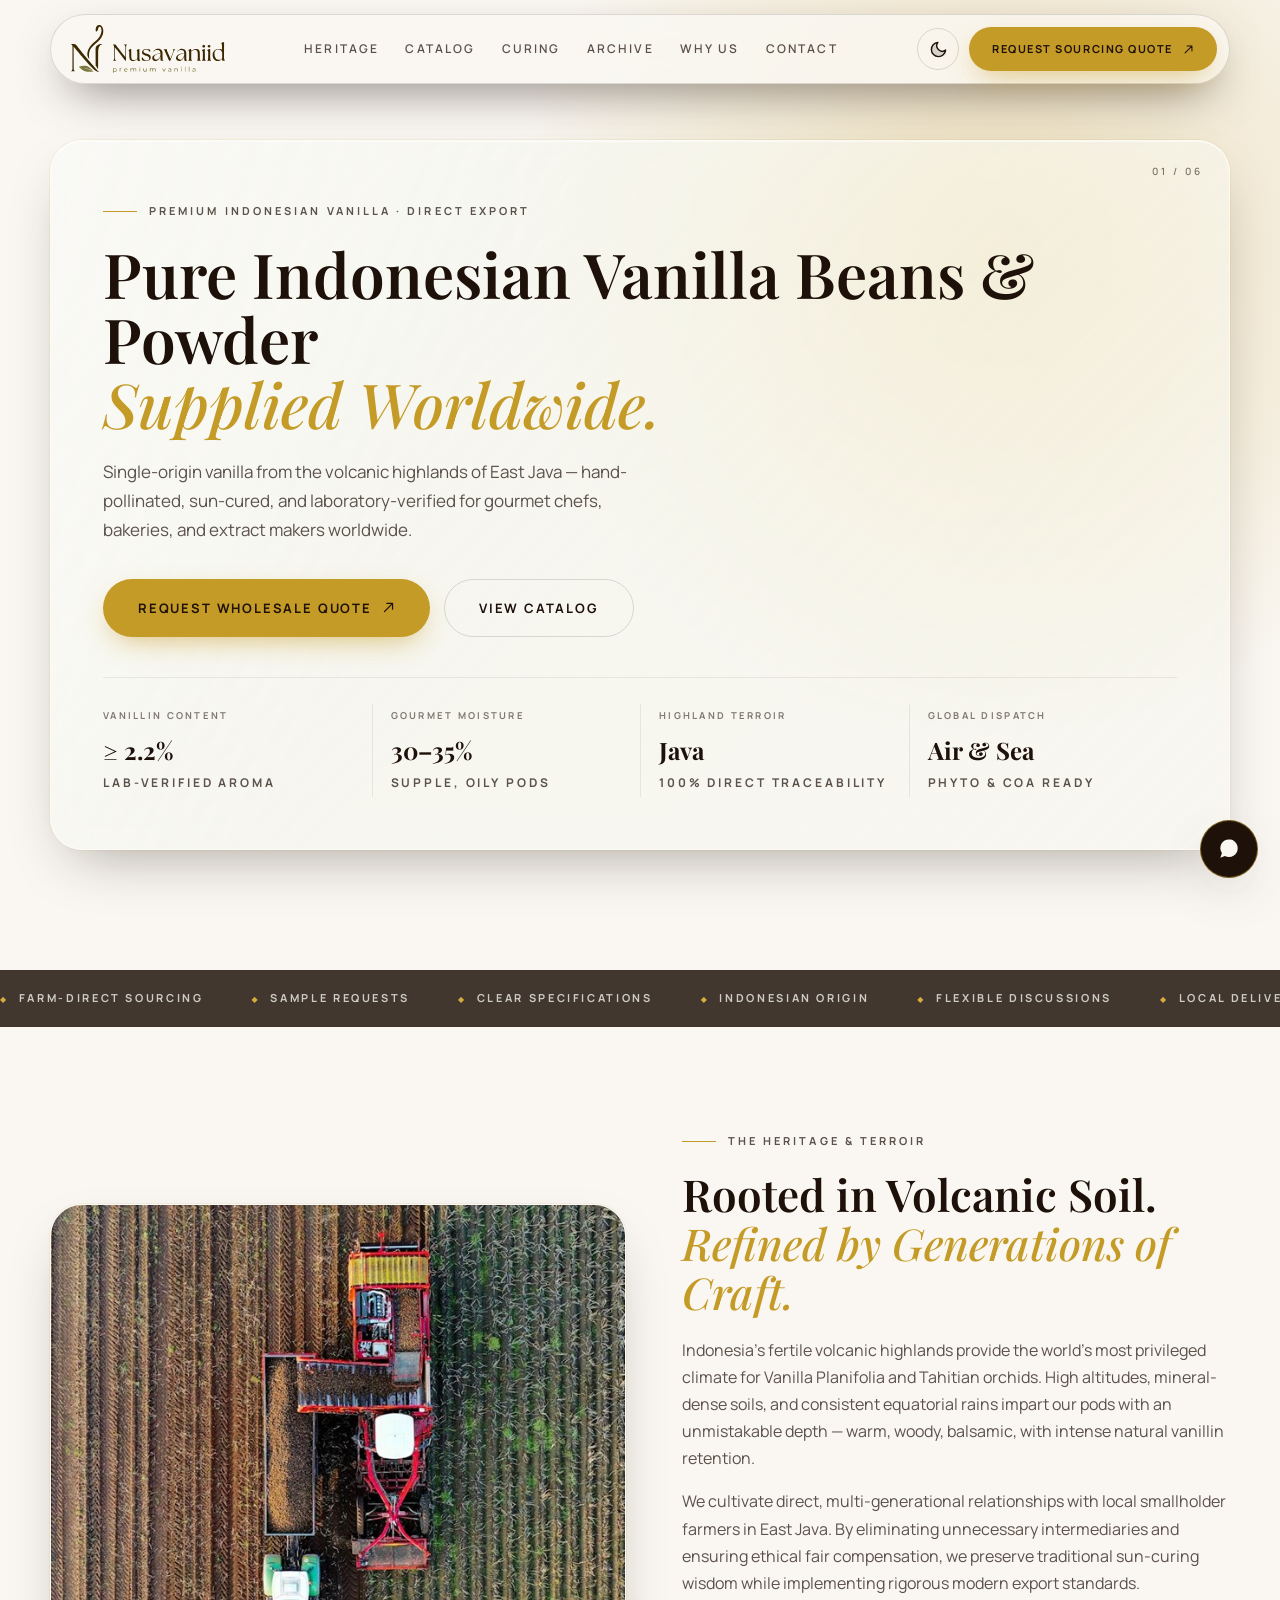
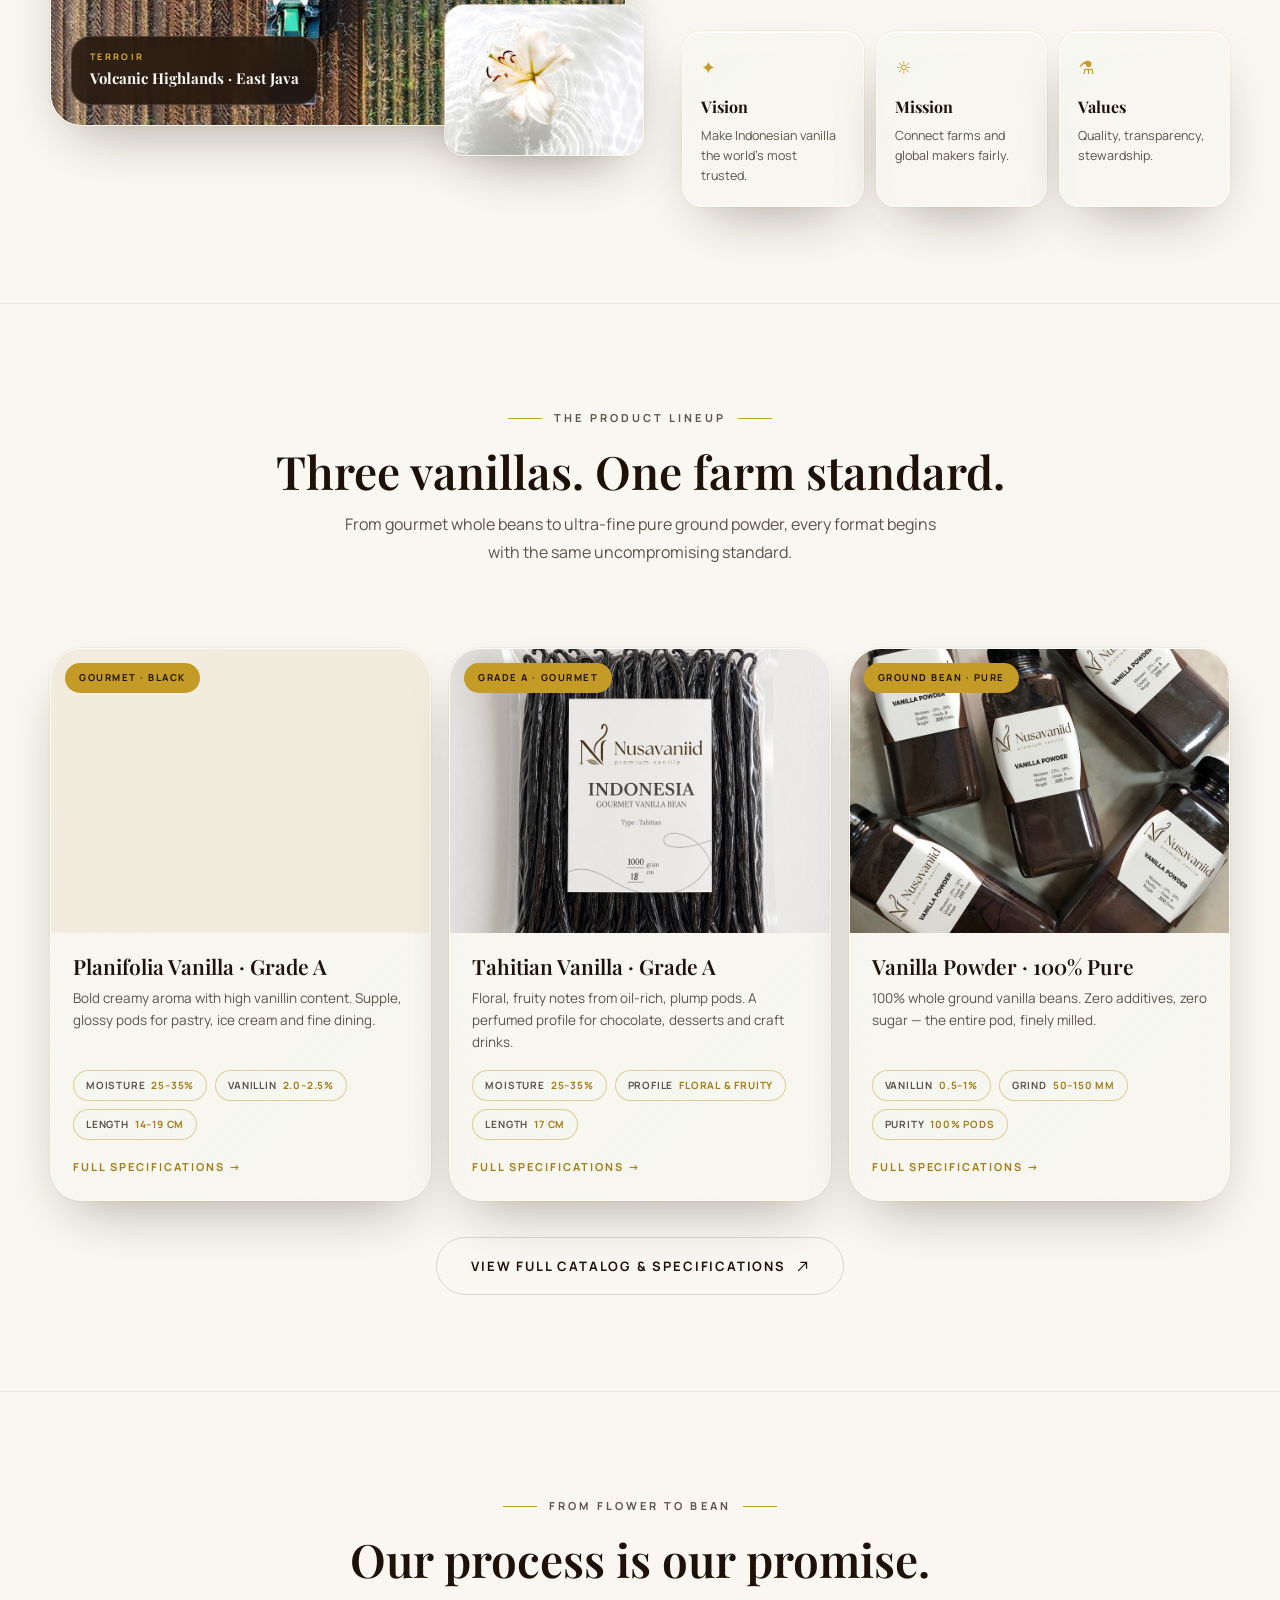
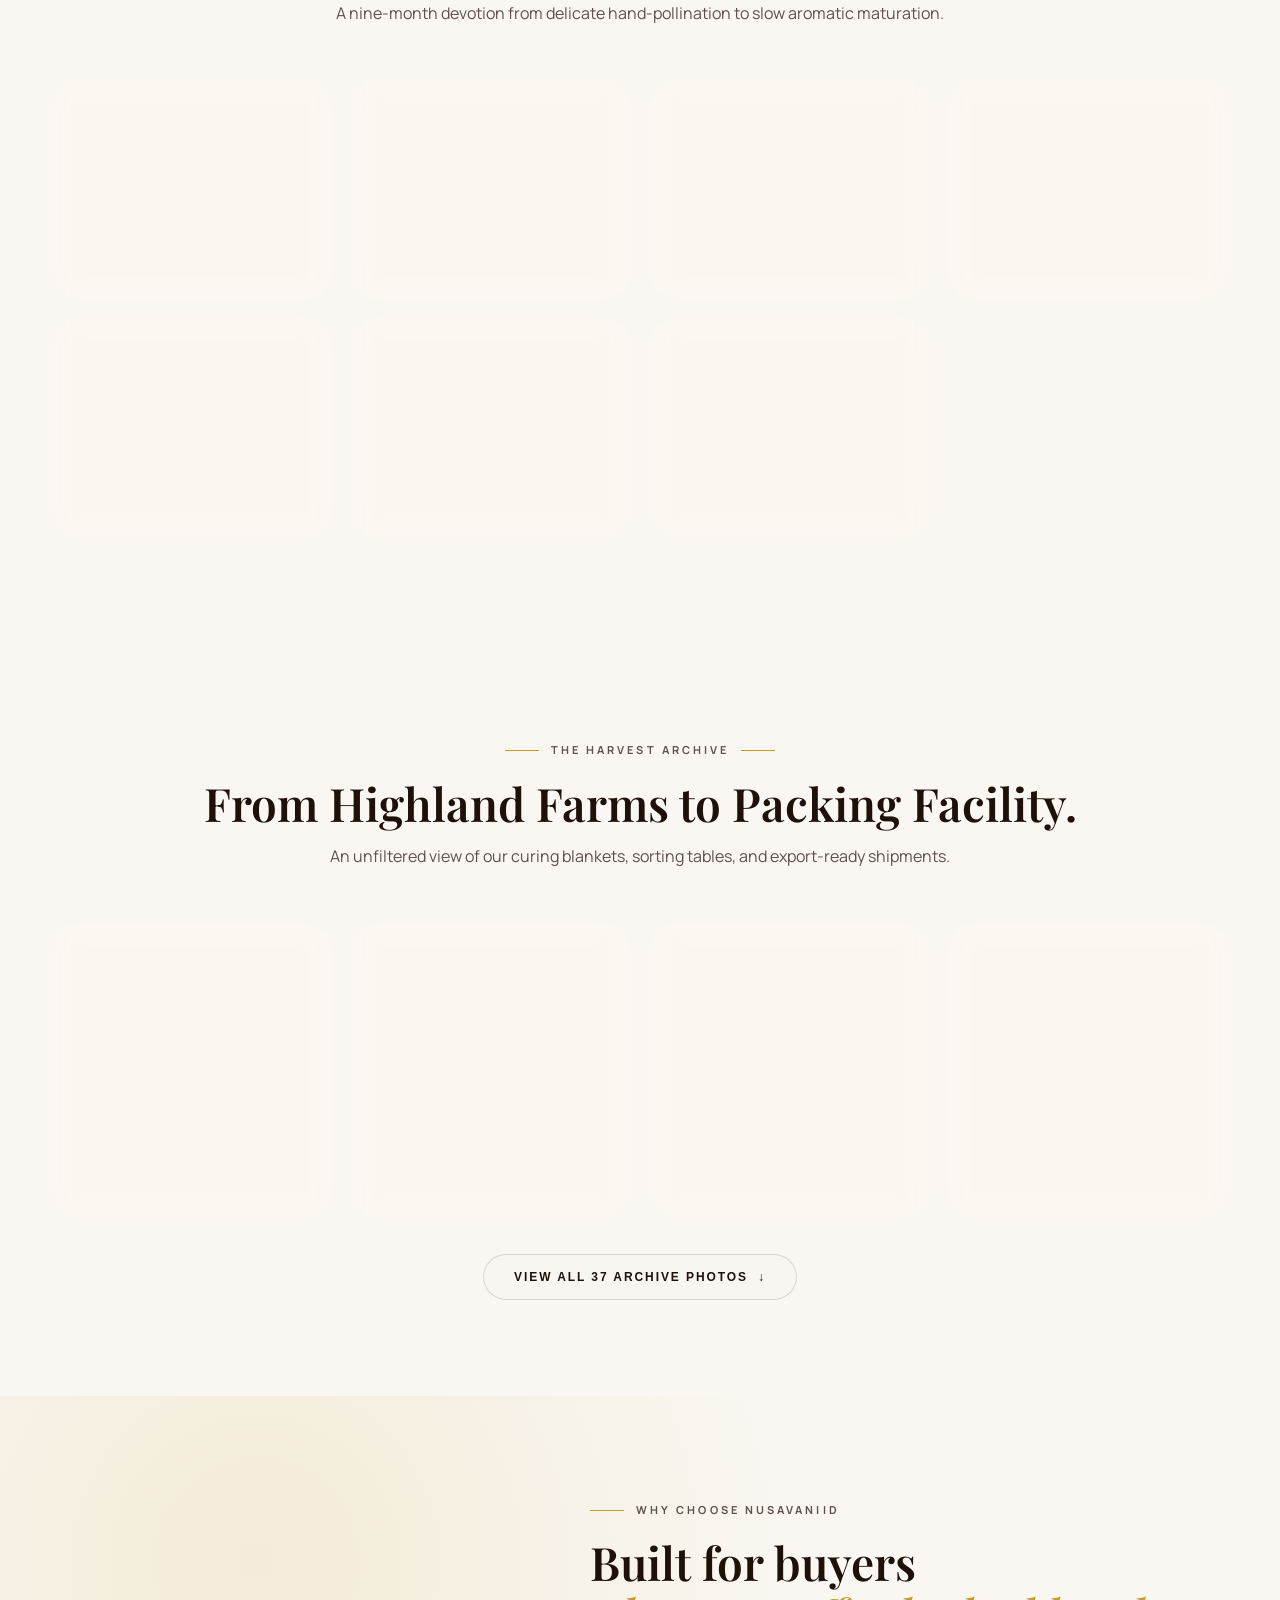
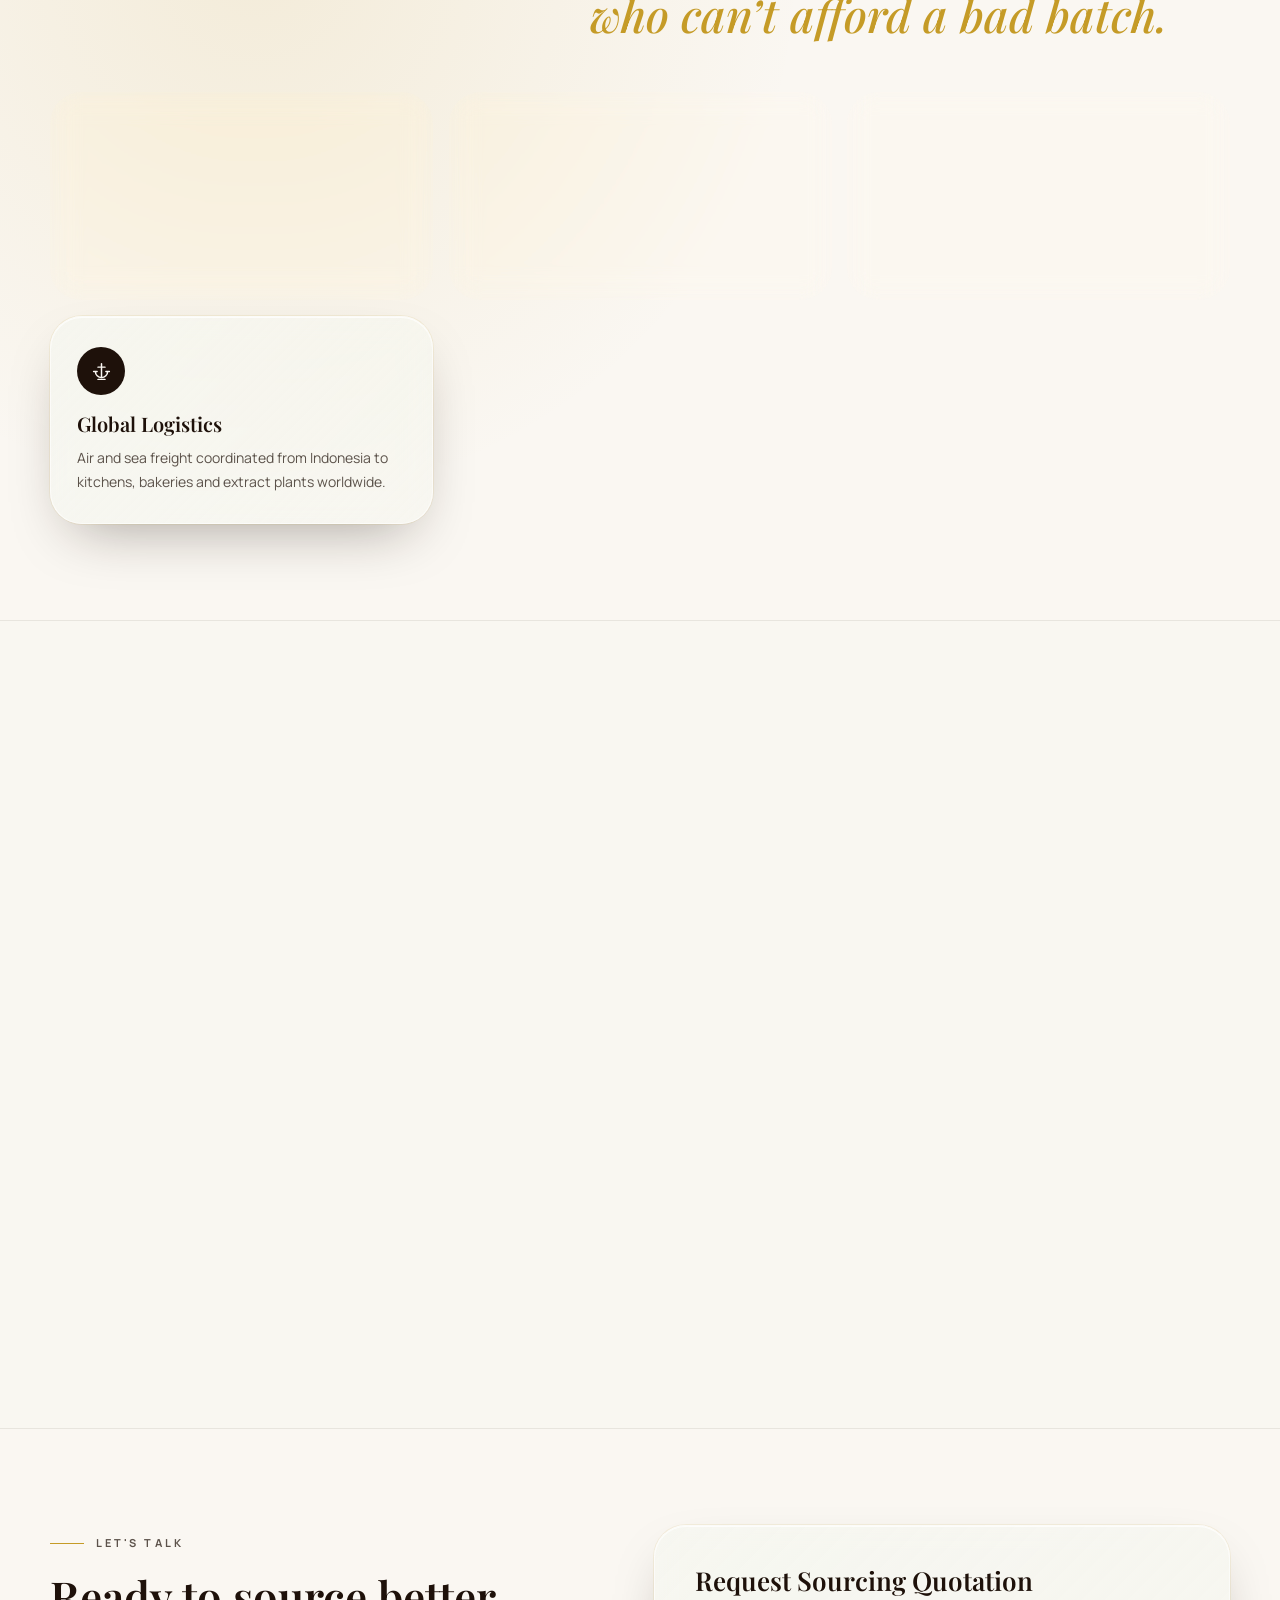
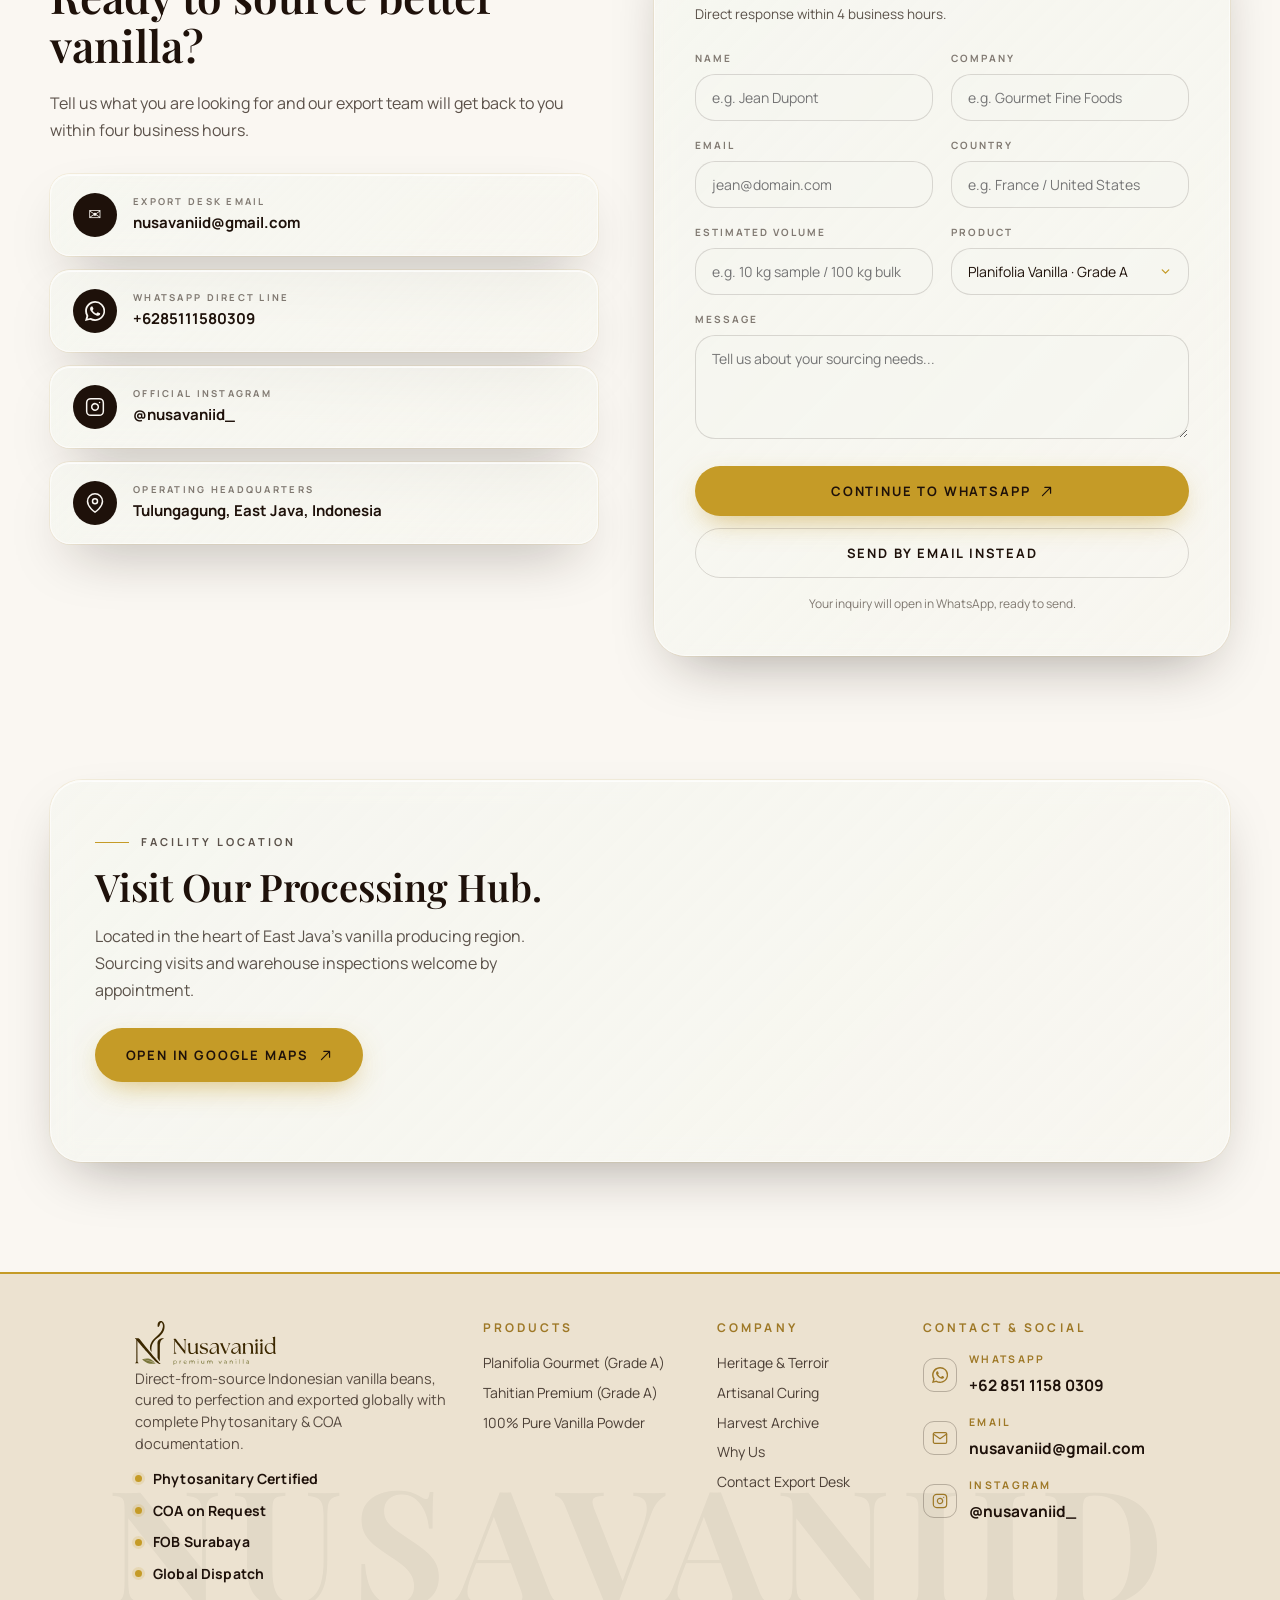
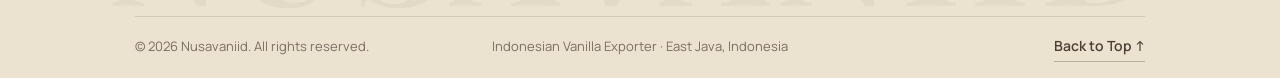
==== commit e168987f: "feat(site): vector brand logo, PRIME-style footer, form polish - Replace raster logo with auto-trace" ====
--- a/index.html
+++ b/index.html
@@ -29,7 +29,7 @@
     <link rel="preconnect" href="https://fonts.googleapis.com" />
     <link rel="preconnect" href="https://fonts.gstatic.com" crossorigin />
     <link href="https://fonts.googleapis.com/css2?family=Manrope:wght@300;400;500;600;700&family=Playfair+Display:ital,wght@0,500;0,600;0,700;1,400;1,500;1,600&display=swap" rel="stylesheet" />
-    <link rel="stylesheet" href="styles.css?v=5.3" />
+    <link rel="stylesheet" href="styles.css?v=7.2" />
     <script type="application/ld+json">
     {
       "@context": "https://schema.org",
@@ -73,16 +73,16 @@
     <header class="site-header" id="header">
       <div class="container nav-wrap">
         <a class="brand logo-brand" href="#top" aria-label="Nusavaniid home">
-          <img class="brand-logo" src="assets/nusavaniid-logo-transparent.png" alt="Nusavaniid Indonesian Vanilla" />
+          <img class="brand-logo" src="assets/nusavaniid-logo.svg?v=5" alt="Nusavaniid Indonesian Vanilla" />
         </a>
-        <nav class="desktop-nav" aria-label="Primary navigation">
-          <a href="#about">Heritage</a>
-          <a href="#products">Collection</a>
-          <a href="#process">Curing</a>
-          <a href="#gallery">Archive</a>
-          <a href="#why">Why Us</a>
-          <a href="#contact">Contact</a>
-        </nav>
+          <nav class="desktop-nav" aria-label="Primary navigation">
+            <a href="#about">Heritage</a>
+            <a href="/products">Catalog</a>
+            <a href="#process">Curing</a>
+            <a href="#gallery">Archive</a>
+            <a href="#why">Why Us</a>
+            <a href="#contact">Contact</a>
+          </nav>
         <div class="nav-actions">
           <button class="icon-button theme-button" id="themeButton" type="button" aria-label="Switch appearance">
             <svg class="theme-icon sun-icon" viewBox="0 0 24 24" width="19" height="19" fill="none" stroke="currentColor" stroke-width="1.8" stroke-linecap="round" stroke-linejoin="round" aria-hidden="true">
@@ -124,22 +124,22 @@
             <b>PREMIUM INDONESIAN VANILLA · DIRECT EXPORT</b>
           </div>
           <h1>
-            Finest Indonesian Vanilla.<br />
-            <i>Cured for Global Masters.</i>
+            Pure Indonesian Vanilla Beans &amp; Powder<br />
+            <i>Supplied Worldwide.</i>
           </h1>
           <p>
-            Direct-from-source single-origin vanilla beans from volcanic highlands of East Java. Hand-pollinated, sun-cured, and laboratory-verified for world-class gourmet chefs, master distillers, and premium flavor houses.
+            Single-origin vanilla from the volcanic highlands of East Java — hand-pollinated, sun-cured, and laboratory-verified for gourmet chefs, bakeries, and extract makers worldwide.
           </p>
           <div class="hero-buttons">
             <a class="button gold large" href="#contact">
-              <span>Request Sample & Price List</span>
+              <span>Request Wholesale Quote</span>
               <span class="arrow-icon" aria-hidden="true">
                 <svg viewBox="0 0 16 16" width="16" height="16" fill="none" xmlns="http://www.w3.org/2000/svg">
                   <path d="M3 13L13 3M6 3H13V10" stroke="currentColor" stroke-width="1.5" stroke-linecap="round" stroke-linejoin="round"/>
                 </svg>
               </span>
             </a>
-            <a class="button outline large" href="#products">Explore The Collection</a>
+            <a class="button outline large" href="/products">View Catalog</a>
           </div>
           <div class="stats-panel">
             <div class="stat-card">
@@ -231,8 +231,18 @@
             <h2>Vanilla for Every Masterpiece.</h2>
             <p>From gourmet whole beans to ultra-fine pure ground powder, each lot begins with uncompromising selection.</p>
           </div>
-          <div class="product-tabs" id="productTabs"></div>
-          <div class="product-detail reveal" id="productDetail"></div>
+          <div class="product-tabs" id="productTabs" hidden></div>
+          <div class="home-product-grid" id="homeProducts"></div>
+          <div class="home-products-cta reveal">
+            <a class="button outline large" href="/products">
+              <span>View Full Catalog & Specifications</span>
+              <span class="arrow-icon" aria-hidden="true">
+                <svg viewBox="0 0 16 16" width="15" height="15" fill="none" xmlns="http://www.w3.org/2000/svg">
+                  <path d="M3 13L13 3M6 3H13V10" stroke="currentColor" stroke-width="1.5" stroke-linecap="round" stroke-linejoin="round"/>
+                </svg>
+              </span>
+            </a>
+          </div>
         </div>
       </section>
 
@@ -326,8 +336,8 @@
               </a>
               <a data-site-link="whatsapp" href="https://wa.me/6285111580309" target="_blank" rel="noopener" class="contact-card">
                 <span class="contact-icon">
-                  <svg width="20" height="20" viewBox="0 0 24 24" fill="none" stroke="currentColor" stroke-width="1.8" stroke-linecap="round" stroke-linejoin="round" aria-hidden="true">
-                    <path d="M21 11.5a8.38 8.38 0 0 1-.9 3.8 8.5 8.5 0 0 1-7.6 4.7 8.38 8.38 0 0 1-3.8-.9L3 21l1.9-5.7a8.38 8.38 0 0 1-.9-3.8 8.5 8.5 0 0 1 4.7-7.6 8.38 8.38 0 0 1 3.8-.9h.5a8.48 8.48 0 0 1 8 8v.5z"></path>
+                  <svg width="20" height="20" viewBox="0 0 24 24" fill="currentColor" aria-hidden="true">
+                    <path d="M20.52 3.48A11.78 11.78 0 0 0 12.13 0C5.5 0 .11 5.39.11 12.03c0 2.12.55 4.2 1.6 6.03L0 24l6.1-1.6a12 12 0 0 0 6.03 1.53h.01c6.63 0 12.03-5.4 12.03-12.03 0-3.21-1.25-6.23-3.65-8.42zM12.14 21.9a9.9 9.9 0 0 1-5.04-1.38l-.36-.21-3.62.95.97-3.53-.24-.37a9.9 9.9 0 0 1-1.52-5.33c0-5.47 4.45-9.92 9.92-9.92 2.65 0 5.14 1.03 7.01 2.91a9.87 9.87 0 0 1 2.9 7.01c0 5.47-4.45 9.92-9.92 9.92zm5.44-7.42c-.3-.15-1.77-.87-2.04-.97-.27-.1-.47-.15-.67.15-.2.3-.77.97-.94 1.17-.17.2-.35.22-.65.07-.3-.15-1.26-.46-2.4-1.47-.89-.79-1.49-1.77-1.67-2.07-.17-.3-.02-.46.13-.61.14-.13.3-.35.45-.52.15-.17.2-.3.3-.5.1-.2.05-.37-.02-.52-.08-.15-.67-1.61-.92-2.21-.24-.58-.49-.5-.67-.51h-.57c-.2 0-.52.07-.79.37-.27.3-1.04 1.02-1.04 2.48s1.07 2.87 1.22 3.07c.15.2 2.1 3.21 5.08 4.5.71.31 1.27.5 1.7.64.71.23 1.36.2 1.87.12.57-.08 1.77-.72 2.02-1.42.25-.7.25-1.3.17-1.42-.07-.12-.27-.2-.57-.35z"></path>
                   </svg>
                 </span>
                 <div>
@@ -349,7 +359,12 @@
                 </div>
               </a>
               <div class="contact-card static">
-                <span class="contact-icon">⌖</span>
+                <span class="contact-icon">
+                  <svg width="20" height="20" viewBox="0 0 24 24" fill="none" stroke="currentColor" stroke-width="1.8" stroke-linecap="round" stroke-linejoin="round" aria-hidden="true">
+                    <path d="M21 10c0 7-9 13-9 13s-9-6-9-13a9 9 0 0 1 18 0z"></path>
+                    <circle cx="12" cy="10" r="3"></circle>
+                  </svg>
+                </span>
                 <div>
                   <small>OPERATING HEADQUARTERS</small>
                   <b data-site="address">Tulungagung, East Java, Indonesia</b>
@@ -454,22 +469,23 @@
       <div class="container footer-grid">
         <div class="footer-brand-col">
           <a class="brand footer-brand" href="#top">
-            <img class="brand-logo" src="assets/nusavaniid-logo-transparent.png" alt="Nusavaniid" />
+            <img class="brand-logo" src="assets/nusavaniid-logo.svg?v=5" alt="Nusavaniid" />
           </a>
           <p>
             Direct-from-source Indonesian vanilla beans, cured to perfection and exported globally with complete Phytosanitary & COA documentation.
           </p>
           <div class="footer-meta-badges">
-            <span>✦ 100% Single Origin</span>
-            <span>✦ Phyto Certified</span>
-            <span>✦ Global Logistics</span>
+            <span>Phytosanitary Certified</span>
+            <span>COA on Request</span>
+            <span>FOB Surabaya</span>
+            <span>Global Dispatch</span>
           </div>
         </div>
         <div>
           <h4>The Collection</h4>
-          <a href="#products">Planifolia Gourmet (Grade A)</a>
-          <a href="#products">Tahitian Premium (Grade A)</a>
-          <a href="#products">100% Pure Vanilla Powder</a>
+          <a href="/products">Planifolia Gourmet (Grade A)</a>
+          <a href="/products">Tahitian Premium (Grade A)</a>
+          <a href="/products">100% Pure Vanilla Powder</a>
         </div>
         <div>
           <h4>Company</h4>
@@ -480,32 +496,33 @@
           <a href="#contact">Contact Export Desk</a>
         </div>
         <div>
-          <h4>Connect</h4>
-          <div class="socials">
-            <a data-site-link="instagram" href="https://www.instagram.com/nusavaniid_/" target="_blank" rel="noopener" aria-label="Instagram">
-              <svg viewBox="0 0 24 24" width="20" height="20" fill="none" stroke="currentColor" stroke-width="1.8" stroke-linecap="round" stroke-linejoin="round" aria-hidden="true">
-                <rect x="2" y="2" width="20" height="20" rx="5" ry="5"></rect>
-                <path d="M16 11.37A4 4 0 1 1 12.63 8 4 4 0 0 1 16 11.37z"></path>
-                <line x1="17.5" y1="6.5" x2="17.51" y2="6.5"></line>
-              </svg>
+          <h4>Contact &amp; Social</h4>
+          <div class="footer-contact-rows">
+            <a class="contact-row" data-site-link="whatsapp" href="https://wa.me/6285111580309" target="_blank" rel="noopener">
+              <span class="contact-ic" aria-hidden="true">
+                <svg viewBox="0 0 24 24" fill="currentColor"><path d="M20.52 3.48A11.78 11.78 0 0 0 12.13 0C5.5 0 .11 5.39.11 12.03c0 2.12.55 4.2 1.6 6.03L0 24l6.1-1.6a12 12 0 0 0 6.03 1.53h.01c6.63 0 12.03-5.4 12.03-12.03 0-3.21-1.25-6.23-3.65-8.42zM12.14 21.9a9.9 9.9 0 0 1-5.04-1.38l-.36-.21-3.62.95.97-3.53-.24-.37a9.9 9.9 0 0 1-1.52-5.33c0-5.47 4.45-9.92 9.92-9.92 2.65 0 5.14 1.03 7.01 2.91a9.87 9.87 0 0 1 2.9 7.01c0 5.47-4.45 9.92-9.92 9.92zm5.44-7.42c-.3-.15-1.77-.87-2.04-.97-.27-.1-.47-.15-.67.15-.2.3-.77.97-.94 1.17-.17.2-.35.22-.65.07-.3-.15-1.26-.46-2.4-1.47-.89-.79-1.49-1.77-1.67-2.07-.17-.3-.02-.46.13-.61.14-.13.3-.35.45-.52.15-.17.2-.3.3-.5.1-.2.05-.37-.02-.52-.08-.15-.67-1.61-.92-2.21-.24-.58-.49-.5-.67-.51h-.57c-.2 0-.52.07-.79.37-.27.3-1.04 1.02-1.04 2.48s1.07 2.87 1.22 3.07c.15.2 2.1 3.21 5.08 4.5.71.31 1.27.5 1.7.64.71.23 1.36.2 1.87.12.57-.08 1.77-.72 2.02-1.42.25-.7.25-1.3.17-1.42-.07-.12-.27-.2-.57-.35z"/></svg>
+              </span>
+              <span class="contact-tx"><small>WhatsApp</small><b>+62 851 1158 0309</b></span>
             </a>
-            <a data-site-link="whatsapp" href="https://wa.me/6285111580309" target="_blank" rel="noopener" aria-label="WhatsApp">
-              <svg viewBox="0 0 24 24" width="20" height="20" fill="currentColor" aria-hidden="true">
-                <path d="M20.52 3.48A11.78 11.78 0 0 0 12.13 0C5.5 0 .11 5.39.11 12.03c0 2.12.55 4.2 1.6 6.03L0 24l6.1-1.6a12 12 0 0 0 6.03 1.53h.01c6.63 0 12.03-5.4 12.03-12.03 0-3.21-1.25-6.23-3.65-8.42zM12.14 21.9a9.9 9.9 0 0 1-5.04-1.38l-.36-.21-3.62.95.97-3.53-.24-.37a9.9 9.9 0 0 1-1.52-5.33c0-5.47 4.45-9.92 9.92-9.92 2.65 0 5.14 1.03 7.01 2.91a9.87 9.87 0 0 1 2.9 7.01c0 5.47-4.45 9.92-9.92 9.92zm5.44-7.42c-.3-.15-1.77-.87-2.04-.97-.27-.1-.47-.15-.67.15-.2.3-.77.97-.94 1.17-.17.2-.35.22-.65.07-.3-.15-1.26-.46-2.4-1.47-.89-.79-1.49-1.77-1.67-2.07-.17-.3-.02-.46.13-.61.14-.13.3-.35.45-.52.15-.17.2-.3.3-.5.1-.2.05-.37-.02-.52-.08-.15-.67-1.61-.92-2.21-.24-.58-.49-.5-.67-.51h-.57c-.2 0-.52.07-.79.37-.27.3-1.04 1.02-1.04 2.48s1.07 2.87 1.22 3.07c.15.2 2.1 3.21 5.08 4.5.71.31 1.27.5 1.7.64.71.23 1.36.2 1.87.12.57-.08 1.77-.72 2.02-1.42.25-.7.25-1.3.17-1.42-.07-.12-.27-.2-.57-.35z"></path>
-              </svg>
+            <a class="contact-row" href="mailto:nusavaniid@gmail.com">
+              <span class="contact-ic" aria-hidden="true">
+                <svg viewBox="0 0 24 24" fill="none" stroke="currentColor" stroke-width="1.8" stroke-linecap="round" stroke-linejoin="round"><path d="M4 4h16c1.1 0 2 .9 2 2v12c0 1.1-.9 2-2 2H4c-1.1 0-2-.9-2-2V6c0-1.1.9-2 2-2z"/><polyline points="22,6 12,13 2,6"/></svg>
+              </span>
+              <span class="contact-tx"><small>Email</small><b>nusavaniid@gmail.com</b></span>
             </a>
-          </div>
-          <div class="footer-contact-quick">
-            <small>Direct Line:</small>
-            <p>+62 851 1158 0309</p>
-            <small>Email:</small>
-            <p>nusavaniid@gmail.com</p>
+            <a class="contact-row" data-site-link="instagram" href="https://www.instagram.com/nusavaniid_/" target="_blank" rel="noopener">
+              <span class="contact-ic" aria-hidden="true">
+                <svg viewBox="0 0 24 24" fill="none" stroke="currentColor" stroke-width="1.8" stroke-linecap="round" stroke-linejoin="round"><rect x="2" y="2" width="20" height="20" rx="5" ry="5"/><path d="M16 11.37A4 4 0 1 1 12.63 8 4 4 0 0 1 16 11.37z"/><line x1="17.5" y1="6.5" x2="17.51" y2="6.5"/></svg>
+              </span>
+              <span class="contact-tx"><small>Instagram</small><b>@nusavaniid_</b></span>
+            </a>
           </div>
         </div>
       </div>
       <div class="container footer-bottom">
         <span>© <span id="year"></span> Nusavaniid. All rights reserved.</span>
-        <span>Indonesian Vanilla Exporter · East Java, Indonesia</span>
+        <span class="footer-bottom-tag">Indonesian Vanilla Exporter · East Java, Indonesia</span>
+        <a class="footer-top-link" href="#top">Back to Top ↑</a>
       </div>
     </footer>
 
@@ -546,6 +563,6 @@
 
     <div class="toast" id="toast" role="status"></div>
     <script src="site.config.js"></script>
-    <script src="script.js?v=4.3"></script>
+    <script src="script.js?v=4.8"></script>
   </body>
 </html>
--- a/styles.css
+++ b/styles.css
@@ -6,15 +6,15 @@
    ========================================================= */
 
 :root {
-  --cream: #f5f6f0;
+  --cream: #faf7f2;
   --sand: #efe6d7;
-  --pod: #1f120a;
-  --gold: #c49a27;
-  --gold-bright: #d8ab3a;
+  --pod: #1e110a;
+  --gold: #c59b27;
+  --gold-bright: #d9ad3d;
   --gold-deep: #a37c16;
 
   --bg: var(--cream);
-  --bg-soft: rgba(239, 230, 215, 0.55);
+  --bg-soft: rgba(250, 247, 242, 0.5);
   --ink: var(--pod);
   --text: var(--pod);
   --text-soft: rgba(31, 18, 10, 0.72);
@@ -38,15 +38,29 @@
   --field-bg: rgba(245, 246, 240, 0.72);
   --media-bg: #f2ecdf;
   --shadow-float: 0 18px 50px -20px rgba(31, 18, 10, 0.75);
-  --header-bg: rgba(31, 18, 10, 0.86);
-  --header-text: var(--cream);
-  --header-soft: rgba(245, 246, 240, 0.68);
-  --header-line: rgba(245, 246, 240, 0.16);
+  --header-bg: rgba(250, 247, 242, 0.85);
+  --header-text: #1e110a;
+  --header-soft: rgba(30, 17, 10, 0.72);
+  --header-line: rgba(30, 17, 10, 0.14);
+  --header-accent: var(--gold-deep);
 
   --font-display: "Playfair Display", Georgia, serif;
   --font-body: "Manrope", system-ui, sans-serif;
   --font-label: "Manrope", system-ui, sans-serif;
 
+  /* Footer follows the theme */
+  --footer-bg: #ece2d0;
+  --footer-heading: #9e7826;
+  --footer-text: rgba(30, 17, 10, 0.72);
+  --footer-strong: #1e110a;
+  --footer-muted: rgba(30, 17, 10, 0.55);
+  --footer-line: rgba(30, 17, 10, 0.12);
+  --footer-badge-border: rgba(30, 17, 10, 0.2);
+  --footer-badge-text: rgba(30, 17, 10, 0.7);
+  --footer-link: rgba(30, 17, 10, 0.78);
+  --footer-social-border: rgba(30, 17, 10, 0.25);
+  --footer-social: #1e110a;
+
   --r-lg: 2rem;
   --r-md: 1.25rem;
   --r-pill: 999px;
@@ -54,7 +68,7 @@
 
 body.dark {
   --bg: #170d07;
-  --bg-soft: rgba(31, 18, 10, 0.5);
+  --bg-soft: rgba(20, 11, 6, 0.55);
   --text: var(--cream);
   --text-soft: rgba(245, 246, 240, 0.75);
   --text-muted: rgba(245, 246, 240, 0.52);
@@ -80,6 +94,19 @@
   --header-text: var(--cream);
   --header-soft: rgba(245, 246, 240, 0.7);
   --header-line: rgba(245, 246, 240, 0.16);
+  --header-accent: var(--gold-bright);
+
+  --footer-bg: #1e110a;
+  --footer-heading: var(--gold-bright);
+  --footer-text: rgba(245, 246, 240, 0.66);
+  --footer-strong: var(--cream);
+  --footer-muted: rgba(245, 246, 240, 0.5);
+  --footer-line: rgba(245, 246, 240, 0.1);
+  --footer-badge-border: rgba(245, 246, 240, 0.16);
+  --footer-badge-text: rgba(245, 246, 240, 0.75);
+  --footer-link: rgba(245, 246, 240, 0.72);
+  --footer-social-border: rgba(245, 246, 240, 0.2);
+  --footer-social: rgba(245, 246, 240, 0.85);
 }
 
 /* ---------- Base ---------- */
@@ -106,26 +133,7 @@
   overflow-x: hidden;
 }
 
-/* Emergent backdrop: sand wash + blurred gold/pod blobs */
-body::before {
-  content: "";
-  position: fixed;
-  inset: 0;
-  z-index: -1;
-  background:
-    radial-gradient(640px 640px at -5% -8%, rgba(196, 154, 39, 0.26), transparent 70%),
-    radial-gradient(560px 560px at 105% 32%, rgba(31, 18, 10, 0.16), transparent 70%),
-    radial-gradient(520px 520px at 38% 108%, rgba(196, 154, 39, 0.16), transparent 70%),
-    var(--bg);
-}
-
-body.dark::before {
-  background:
-    radial-gradient(640px 640px at -5% -8%, rgba(196, 154, 39, 0.14), transparent 70%),
-    radial-gradient(560px 560px at 105% 32%, rgba(245, 246, 240, 0.05), transparent 70%),
-    radial-gradient(520px 520px at 38% 108%, rgba(196, 154, 39, 0.09), transparent 70%),
-    var(--bg);
-}
+/* Page background: clean canvas (no photo layer) */
 
 h1,
 h2,
@@ -373,10 +381,15 @@
 }
 
 .brand-logo {
-  height: 44px;
+  height: 48px;
   width: auto;
   display: block;
-  /* Header pill is dark in both themes — always render the light mark */
+  /* SVG logo uses transparent bg with pod-brown colors;
+     filter invert only needed in dark mode */
+}
+
+/* Dark mode: invert the pod-brown to cream/white */
+body.dark .brand-logo {
   filter: brightness(0) invert(1);
 }
 
@@ -399,7 +412,7 @@
 }
 
 .desktop-nav a:hover {
-  color: var(--gold-bright);
+  color: var(--header-accent);
 }
 
 .nav-actions {
@@ -423,7 +436,7 @@
 
 .icon-button:hover {
   border-color: var(--gold);
-  color: var(--gold-bright);
+  color: var(--header-accent);
 }
 
 .nav-quote {
@@ -538,27 +551,12 @@
   align-items: center;
   padding: 140px 0 120px;
   isolation: isolate;
-  overflow: hidden;
-}
-
-.hero-image {
-  position: absolute;
-  inset: 0;
-  z-index: -3;
-  background-image: url("assets/hero-vanilla-user.webp");
-  background-size: cover;
-  background-position: center 52%;
-  filter: saturate(0.9) contrast(1.03);
-  transform: scale(1.02);
-}
-
+}
+
+/* The page-wide harvest photo shows through; hide the local copy */
+.hero-image,
 .hero-overlay {
-  position: absolute;
-  inset: 0;
-  z-index: -2;
-  background:
-    linear-gradient(90deg, rgba(23, 13, 7, 0.55) 0%, rgba(23, 13, 7, 0.28) 55%, rgba(23, 13, 7, 0.12) 100%),
-    linear-gradient(0deg, var(--bg) 0%, transparent 26%);
+  display: none;
 }
 
 .hero-glow {
@@ -1590,6 +1588,28 @@
   border-color: var(--gold);
 }
 
+/* Custom dropdown: hide native arrow, draw a gold chevron instead,
+   and let the native options popup follow the active theme */
+.contact-form select {
+  appearance: none;
+  -webkit-appearance: none;
+  color-scheme: light;
+  background-image: url("data:image/svg+xml;charset=utf-8,%3Csvg xmlns='http://www.w3.org/2000/svg' viewBox='0 0 24 24' fill='none' stroke='%23C59B27' stroke-width='2.4' stroke-linecap='round' stroke-linejoin='round'%3E%3Cpolyline points='6 9 12 15 18 9'/%3E%3C/svg%3E");
+  background-repeat: no-repeat;
+  background-position: right 16px center;
+  background-size: 13px 13px;
+  padding-right: 44px;
+  cursor: pointer;
+}
+
+.contact-form select:focus {
+  box-shadow: 0 0 0 3px rgba(197, 155, 39, 0.16);
+}
+
+body.dark .contact-form select {
+  color-scheme: dark;
+}
+
 .contact-form textarea {
   resize: vertical;
   min-height: 96px;
@@ -1621,6 +1641,12 @@
 
 /* ---------- Map ---------- */
 
+.map-section {
+  /* Not a .section — give it its own rhythm;
+     extra bottom air before the footer */
+  padding: 28px 0 110px;
+}
+
 .map-card {
   display: grid;
   grid-template-columns: 1fr 1.2fr;
@@ -1660,73 +1686,158 @@
 /* ---------- Footer ---------- */
 
 .site-footer {
-  background: var(--glass-dark-bg);
-  backdrop-filter: blur(14px);
-  -webkit-backdrop-filter: blur(14px);
-  border-top: 1px solid var(--glass-dark-border);
-  color: var(--cream);
-  padding: 72px 0 0;
+  position: relative;
+  overflow: hidden;
+  background: var(--footer-bg);
+  border-top: 2px solid var(--gold);
+  color: var(--footer-text);
+  padding: 44px 0 0;
+}
+
+/* Giant faint brand watermark behind the footer columns */
+.site-footer::after {
+  content: 'NUSAVANIID';
+  position: absolute;
+  left: 50%;
+  top: 46%;
+  transform: translateX(-50%);
+  font-family: var(--font-display);
+  font-weight: 700;
+  font-size: clamp(90px, 12.5vw, 200px);
+  letter-spacing: 0.06em;
+  line-height: 1;
+  white-space: nowrap;
+  color: rgba(30, 17, 10, 0.045);
+  pointer-events: none;
+  user-select: none;
+  z-index: 0;
+}
+
+body.dark .site-footer::after {
+  color: rgba(245, 246, 240, 0.045);
+}
+
+/* Slightly narrower than the 1180px page container — the footer
+   reads tighter and less stretched across four columns */
+.site-footer .container {
+  position: relative;
+  z-index: 1;
+  width: min(1010px, 100% - 40px);
 }
 
 .footer-grid {
   display: grid;
-  grid-template-columns: 1.4fr 1fr 1fr 1.1fr;
-  gap: 40px;
-  padding-bottom: 52px;
+  grid-template-columns: 1.65fr 1.05fr 0.9fr 1.1fr;
+  gap: 36px;
+  padding-bottom: 30px;
 }
 
 .footer-brand img {
   height: 46px;
   width: auto;
-  filter: none;
+}
+
+/* Footer logo follows the footer surface */
+.site-footer .brand-logo {
+  filter: none;        /* Light mode: pod-brown on cream footer — perfect */
+  height: 44px;
+}
+
+body.dark .site-footer .brand-logo {
+  filter: brightness(0) invert(1);  /* Dark mode: invert to cream */
 }
 
 .site-footer p {
-  color: rgba(245, 246, 240, 0.66);
-  font-size: 13.5px;
-}
-
+  color: var(--footer-text);
+  font-size: 14.5px;
+  line-height: 1.5;
+  margin: 0 0 4px;
+}
+
+/* Key points as dot bullets (PRIME-SPORT-style footer list) */
 .footer-meta-badges {
   display: flex;
-  flex-wrap: wrap;
-  gap: 10px;
-  margin-top: 20px;
+  flex-direction: column;
+  gap: 8px;
+  margin-top: 12px;
+  width: fit-content;
 }
 
 .footer-meta-badges span {
+  display: flex;
+  align-items: center;
+  gap: 11px;
+  padding: 0;
+  border: 0;
+  border-radius: 0;
+  font-size: 14px;
+  font-weight: 700;
+  letter-spacing: 0.01em;
+  color: var(--footer-strong);
+}
+
+.footer-meta-badges span::before {
+  content: '';
+  width: 7px;
+  height: 7px;
+  border-radius: 50%;
+  background: var(--gold);
+  box-shadow: 0 0 0 3px rgba(197, 155, 39, 0.16);
+  flex-shrink: 0;
+}
+
+.footer-catalog-link {
   display: inline-flex;
   align-items: center;
-  gap: 6px;
-  padding: 6px 12px;
+  gap: 8px;
+  width: fit-content;
+  margin-top: 12px;
+  padding: 8px 14px;
   border-radius: var(--r-pill);
-  border: 1px solid rgba(245, 246, 240, 0.16);
-  font-size: 9.5px;
-  font-weight: 700;
-  letter-spacing: 0.16em;
-  color: rgba(245, 246, 240, 0.75);
+  border: 1px solid rgba(197, 155, 39, 0.55);
+  color: var(--footer-heading);
+  font-size: 10px;
+  font-weight: 700;
+  letter-spacing: 0.12em;
+  text-transform: uppercase;
+  text-decoration: none;
+  white-space: nowrap;
+  transition: 0.25s ease;
+}
+
+.footer-catalog-link svg {
+  width: 13px;
+  height: 13px;
+  flex-shrink: 0;
+}
+
+.footer-catalog-link:hover {
+  background: var(--gold);
+  color: var(--pod);
+  border-color: var(--gold);
 }
 
 .site-footer h4 {
   font-family: var(--font-label);
-  font-size: 11px;
+  font-size: 12px;
   font-weight: 700;
   letter-spacing: 0.26em;
   text-transform: uppercase;
-  color: var(--gold-bright);
-  margin: 0 0 16px;
+  color: var(--footer-heading);
+  margin: 0 0 10px;
 }
 
 .site-footer a {
   display: block;
-  padding: 5px 0;
-  font-size: 13.5px;
+  padding: 3px 0;
+  font-size: 14px;
   text-decoration: none;
-  color: rgba(245, 246, 240, 0.72);
+  color: var(--footer-link);
   transition: color 0.25s ease;
 }
 
 .site-footer a:hover {
-  color: var(--gold-bright);
+  color: var(--footer-heading);
 }
 
 .socials {
@@ -1742,15 +1853,19 @@
   height: 42px;
   padding: 0;
   border-radius: var(--r-pill);
-  border: 1px solid rgba(245, 246, 240, 0.2);
-  color: rgba(245, 246, 240, 0.85);
+  border: 1px solid var(--footer-social-border);
+  color: var(--footer-social);
   transition: 0.25s ease;
 }
 
 .socials a:hover {
   border-color: var(--gold);
+  color: var(--gold);
+  transform: translateY(-2px);
+}
+
+body.dark .socials a:hover {
   color: var(--gold-bright);
-  transform: translateY(-2px);
 }
 
 .socials a svg {
@@ -1764,24 +1879,128 @@
   font-weight: 700;
   letter-spacing: 0.24em;
   text-transform: uppercase;
-  color: rgba(245, 246, 240, 0.5);
+  color: var(--footer-muted);
   margin-top: 12px;
 }
 
 .footer-contact-quick p {
   font-size: 14px;
-  color: var(--cream);
+  color: var(--footer-strong);
+}
+
+/* Labeled contact rows — WhatsApp / Email / Instagram (icon + label + value) */
+.footer-contact-rows {
+  display: flex;
+  flex-direction: column;
+  gap: 10px;
+}
+
+.footer-contact-rows .contact-row {
+  display: flex;
+  align-items: center;
+  gap: 12px;
+  text-decoration: none;
+  transition: 0.2s ease;
+}
+
+.footer-contact-rows .contact-ic {
+  width: 34px;
+  height: 34px;
+  border-radius: 11px;
+  border: 1px solid var(--footer-social-border);
+  display: grid;
+  place-items: center;
+  color: var(--footer-heading);
+  flex-shrink: 0;
+  transition: 0.2s ease;
+}
+
+.footer-contact-rows .contact-ic svg {
+  width: 16px;
+  height: 16px;
+}
+
+.footer-contact-rows .contact-tx {
+  display: flex;
+  flex-direction: column;
+  gap: 3px;
+  text-align: left;
+}
+
+.footer-contact-rows .contact-tx small {
+  font-size: 10.5px;
+  font-weight: 700;
+  letter-spacing: 0.22em;
+  text-transform: uppercase;
+  color: var(--footer-heading);
+}
+
+.footer-contact-rows .contact-tx b {
+  font-size: 15.5px;
+  font-weight: 700;
+  color: var(--footer-strong);
+}
+
+.footer-contact-rows .contact-row:hover .contact-ic {
+  background: var(--gold);
+  border-color: var(--gold);
+  color: var(--pod);
+}
+
+.footer-contact-rows .contact-row:hover .contact-tx b {
+  color: var(--gold-deep);
+}
+
+body.dark .footer-contact-rows .contact-row:hover .contact-tx b {
+  color: var(--gold-bright);
+}
+
+.footer-bottom-tag {
+  text-align: center;
+}
+
+.footer-top-link {
+  margin-left: auto;
+  color: var(--footer-link);
+  font-weight: 600;
+  text-decoration: none;
+  border-bottom: 1px solid var(--footer-social-border);
+  padding-bottom: 2px;
+  transition: 0.2s ease;
+}
+
+.footer-top-link:hover {
+  color: var(--gold-deep);
+  border-color: var(--gold);
+}
+
+body.dark .footer-top-link:hover {
+  color: var(--gold-bright);
 }
 
 .footer-bottom {
-  display: flex;
-  flex-wrap: wrap;
-  justify-content: space-between;
+  display: grid;
+  grid-template-columns: 1fr auto 1fr;
+  align-items: center;
   gap: 10px;
-  padding: 22px 0 26px;
-  border-top: 1px solid rgba(245, 246, 240, 0.1);
-  font-size: 12px;
-  color: rgba(245, 246, 240, 0.55);
+  padding: 14px 0 16px;
+  border-top: 1px solid var(--footer-line);
+  font-size: 13px;
+  color: var(--footer-muted);
+}
+
+.footer-bottom-tag {
+  text-align: center;
+}
+
+.footer-top-link {
+  justify-self: end;
+  color: var(--footer-link);
+  font-weight: 600;
+  text-decoration: none;
+  border-bottom: 1px solid var(--footer-social-border);
+  padding-bottom: 2px;
+  transition: 0.2s ease;
 }
 
 /* ---------- WhatsApp float ---------- */
@@ -1932,6 +2151,316 @@
   transform: translateY(0);
 }
 
+/* ---------- Homepage product overview & catalog page ---------- */
+
+.home-product-grid {
+  display: grid;
+  grid-template-columns: repeat(3, minmax(0, 1fr));
+  gap: 18px;
+}
+
+.home-product-card {
+  display: flex;
+  flex-direction: column;
+  overflow: hidden;
+  border-radius: var(--r-lg);
+  background: var(--glass-bg);
+  backdrop-filter: blur(14px) saturate(140%);
+  -webkit-backdrop-filter: blur(14px) saturate(140%);
+  border: 1px solid var(--glass-border);
+  box-shadow: var(--glass-shadow);
+  transition:
+    border-color 0.45s ease,
+    box-shadow 0.45s ease,
+    transform 0.45s ease;
+}
+
+.home-product-card:hover {
+  border-color: rgba(197, 155, 39, 0.85);
+  box-shadow: var(--glass-glow);
+  transform: translateY(-4px);
+}
+
+.home-product-media {
+  position: relative;
+  aspect-ratio: 4 / 3;
+  overflow: hidden;
+  background: var(--media-bg);
+}
+
+.home-product-media img {
+  width: 100%;
+  height: 100%;
+  object-fit: cover;
+  display: block;
+  transition: transform 0.7s ease;
+}
+
+.home-product-card:hover .home-product-media img {
+  transform: scale(1.05);
+}
+
+.home-product-grade {
+  position: absolute;
+  top: 14px;
+  left: 14px;
+  padding: 7px 14px;
+  border-radius: var(--r-pill);
+  background: var(--gold);
+  color: var(--pod);
+  font-size: 9.5px;
+  font-weight: 700;
+  letter-spacing: 0.16em;
+  text-transform: uppercase;
+}
+
+.home-product-body {
+  display: flex;
+  flex-direction: column;
+  flex: 1;
+  padding: 22px 22px 24px;
+}
+
+.home-product-body h3 {
+  font-size: 21px;
+  margin-bottom: 8px;
+}
+
+.home-product-body p {
+  font-size: 13.5px;
+  color: var(--text-soft);
+  line-height: 1.65;
+  flex: 1;
+}
+
+.spec-badges {
+  display: flex;
+  flex-wrap: wrap;
+  gap: 8px;
+  margin-top: 16px;
+}
+
+.spec-badges span {
+  display: inline-flex;
+  align-items: center;
+  gap: 6px;
+  padding: 6px 12px;
+  border-radius: var(--r-pill);
+  border: 1px solid rgba(197, 155, 39, 0.45);
+  background: var(--field-bg);
+  font-size: 10px;
+  font-weight: 700;
+  letter-spacing: 0.08em;
+  text-transform: uppercase;
+  color: var(--text-soft);
+}
+
+.spec-badges span b {
+  color: var(--gold-deep);
+}
+
+body.dark .spec-badges span b {
+  color: var(--gold-bright);
+}
+
+.home-product-link {
+  margin-top: 18px;
+  font-size: 11px;
+  font-weight: 700;
+  letter-spacing: 0.18em;
+  text-transform: uppercase;
+  text-decoration: none;
+  color: var(--gold-deep);
+}
+
+body.dark .home-product-link {
+  color: var(--gold-bright);
+}
+
+.home-product-link:hover {
+  text-decoration: underline;
+  text-underline-offset: 4px;
+}
+
+.home-products-cta {
+  display: flex;
+  justify-content: center;
+  margin-top: 36px;
+}
+
+/* Catalog page */
+
+.glass-panel {
+  padding: clamp(28px, 4vw, 48px);
+  border-radius: var(--r-lg);
+  background: var(--glass-bg);
+  backdrop-filter: blur(14px) saturate(140%);
+  -webkit-backdrop-filter: blur(14px) saturate(140%);
+  border: 1px solid var(--glass-border);
+  box-shadow: var(--glass-shadow);
+}
+
+.catalog-section {
+  padding-top: 180px;
+}
+
+.catalog-hero {
+  max-width: 780px;
+  margin-top: 8px;
+}
+
+.catalog-hero h1 {
+  font-size: clamp(38px, 5vw, 58px);
+  margin: 20px 0 18px;
+}
+
+.catalog-hero h1 i {
+  font-style: italic;
+  font-weight: 500;
+  color: var(--gold);
+}
+
+.catalog-hero p {
+  color: var(--text-soft);
+  font-size: 16.5px;
+  max-width: 56ch;
+}
+
+.catalog-filters {
+  margin-top: 44px;
+}
+
+.catalog-filters .product-tab {
+  justify-content: center;
+  text-align: center;
+}
+
+.catalog-filters .product-tab::before {
+  content: none;
+}
+
+.catalog-grid {
+  display: grid;
+  grid-template-columns: repeat(3, minmax(0, 1fr));
+  gap: 18px;
+}
+
+.catalog-card {
+  display: flex;
+  flex-direction: column;
+  overflow: hidden;
+  border-radius: var(--r-lg);
+  background: var(--glass-bg);
+  backdrop-filter: blur(14px) saturate(140%);
+  -webkit-backdrop-filter: blur(14px) saturate(140%);
+  border: 1px solid var(--glass-border);
+  box-shadow: var(--glass-shadow);
+  transition:
+    border-color 0.45s ease,
+    box-shadow 0.45s ease,
+    transform 0.45s ease;
+}
+
+.catalog-card:hover {
+  border-color: rgba(197, 155, 39, 0.9);
+  box-shadow: var(--glass-glow);
+  transform: translateY(-4px);
+}
+
+.catalog-card-media {
+  position: relative;
+  aspect-ratio: 5 / 4;
+  overflow: hidden;
+  background: var(--media-bg);
+}
+
+.catalog-card-media img {
+  width: 100%;
+  height: 100%;
+  object-fit: cover;
+  display: block;
+  transition: transform 0.7s ease;
+}
+
+.catalog-card:hover .catalog-card-media img {
+  transform: scale(1.05);
+}
+
+.catalog-card-media .home-product-grade {
+  top: 14px;
+  left: 14px;
+}
+
+.catalog-card-body {
+  display: flex;
+  flex-direction: column;
+  flex: 1;
+  padding: 22px;
+}
+
+.catalog-card-body h3 {
+  font-size: 21px;
+  margin-bottom: 8px;
+}
+
+.catalog-card-body > p {
+  font-size: 13.5px;
+  color: var(--text-soft);
+  line-height: 1.65;
+}
+
+.catalog-specs {
+  margin-top: 18px;
+  border: 1px solid var(--line-soft);
+  border-radius: var(--r-md);
+  background: var(--field-bg);
+  padding: 4px 16px;
+}
+
+.catalog-specs > div {
+  display: flex;
+  align-items: baseline;
+  justify-content: space-between;
+  gap: 14px;
+  padding: 11px 0;
+  border-bottom: 1px solid var(--line-soft);
+}
+
+.catalog-specs > div:last-child {
+  border-bottom: 0;
+}
+
+.catalog-specs small {
+  font-size: 9px;
+  font-weight: 700;
+  letter-spacing: 0.18em;
+  text-transform: uppercase;
+  color: var(--text-muted);
+  flex-shrink: 0;
+}
+
+.catalog-specs b {
+  font-size: 13px;
+  text-align: right;
+  color: var(--text);
+}
+
+.catalog-card-actions {
+  margin-top: 20px;
+}
+
+.catalog-card-actions .button {
+  width: 100%;
+  padding: 14px 22px;
+  font-size: 11.5px;
+}
+
+.catalog-empty {
+  padding: 40px 0;
+  text-align: center;
+  color: var(--text-soft);
+}
+
 /* ---------- Responsive ---------- */
 
 @media (max-width: 1060px) {
@@ -1958,6 +2487,15 @@
     grid-template-columns: repeat(2, minmax(0, 1fr));
   }
 
+  .home-product-grid,
+  .catalog-grid {
+    grid-template-columns: repeat(2, minmax(0, 1fr));
+  }
+
+  .catalog-filters {
+    grid-template-columns: repeat(3, minmax(0, 1fr));
+  }
+
   .feature-grid {
     grid-template-columns: repeat(2, minmax(0, 1fr));
   }
@@ -1986,6 +2524,10 @@
 
   .section {
     padding: 68px 0;
+  }
+
+  .catalog-section {
+    padding-top: 140px;
   }
 
   .hero {
@@ -2072,6 +2614,11 @@
   .process-line,
   .feature-grid,
   .testimonial-grid {
+    grid-template-columns: 1fr;
+  }
+
+  .home-product-grid,
+  .catalog-grid {
     grid-template-columns: 1fr;
   }
 
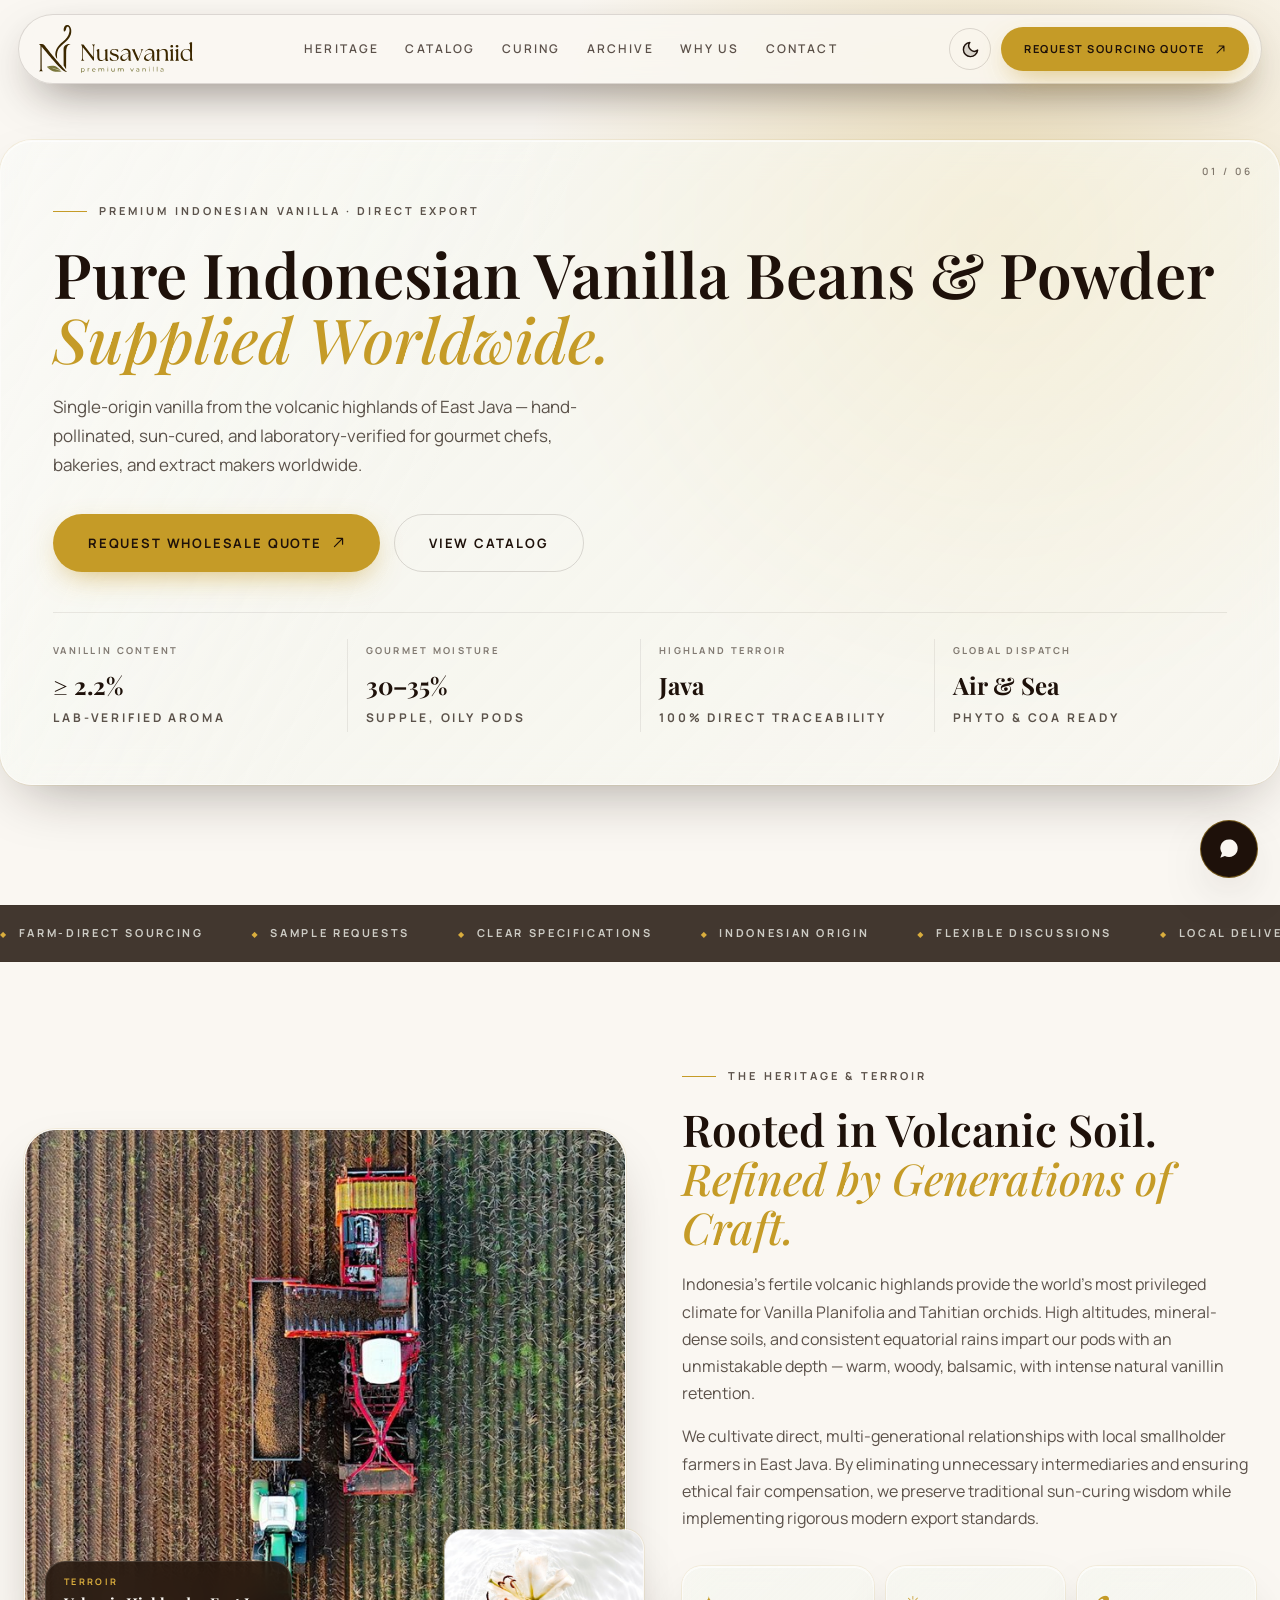
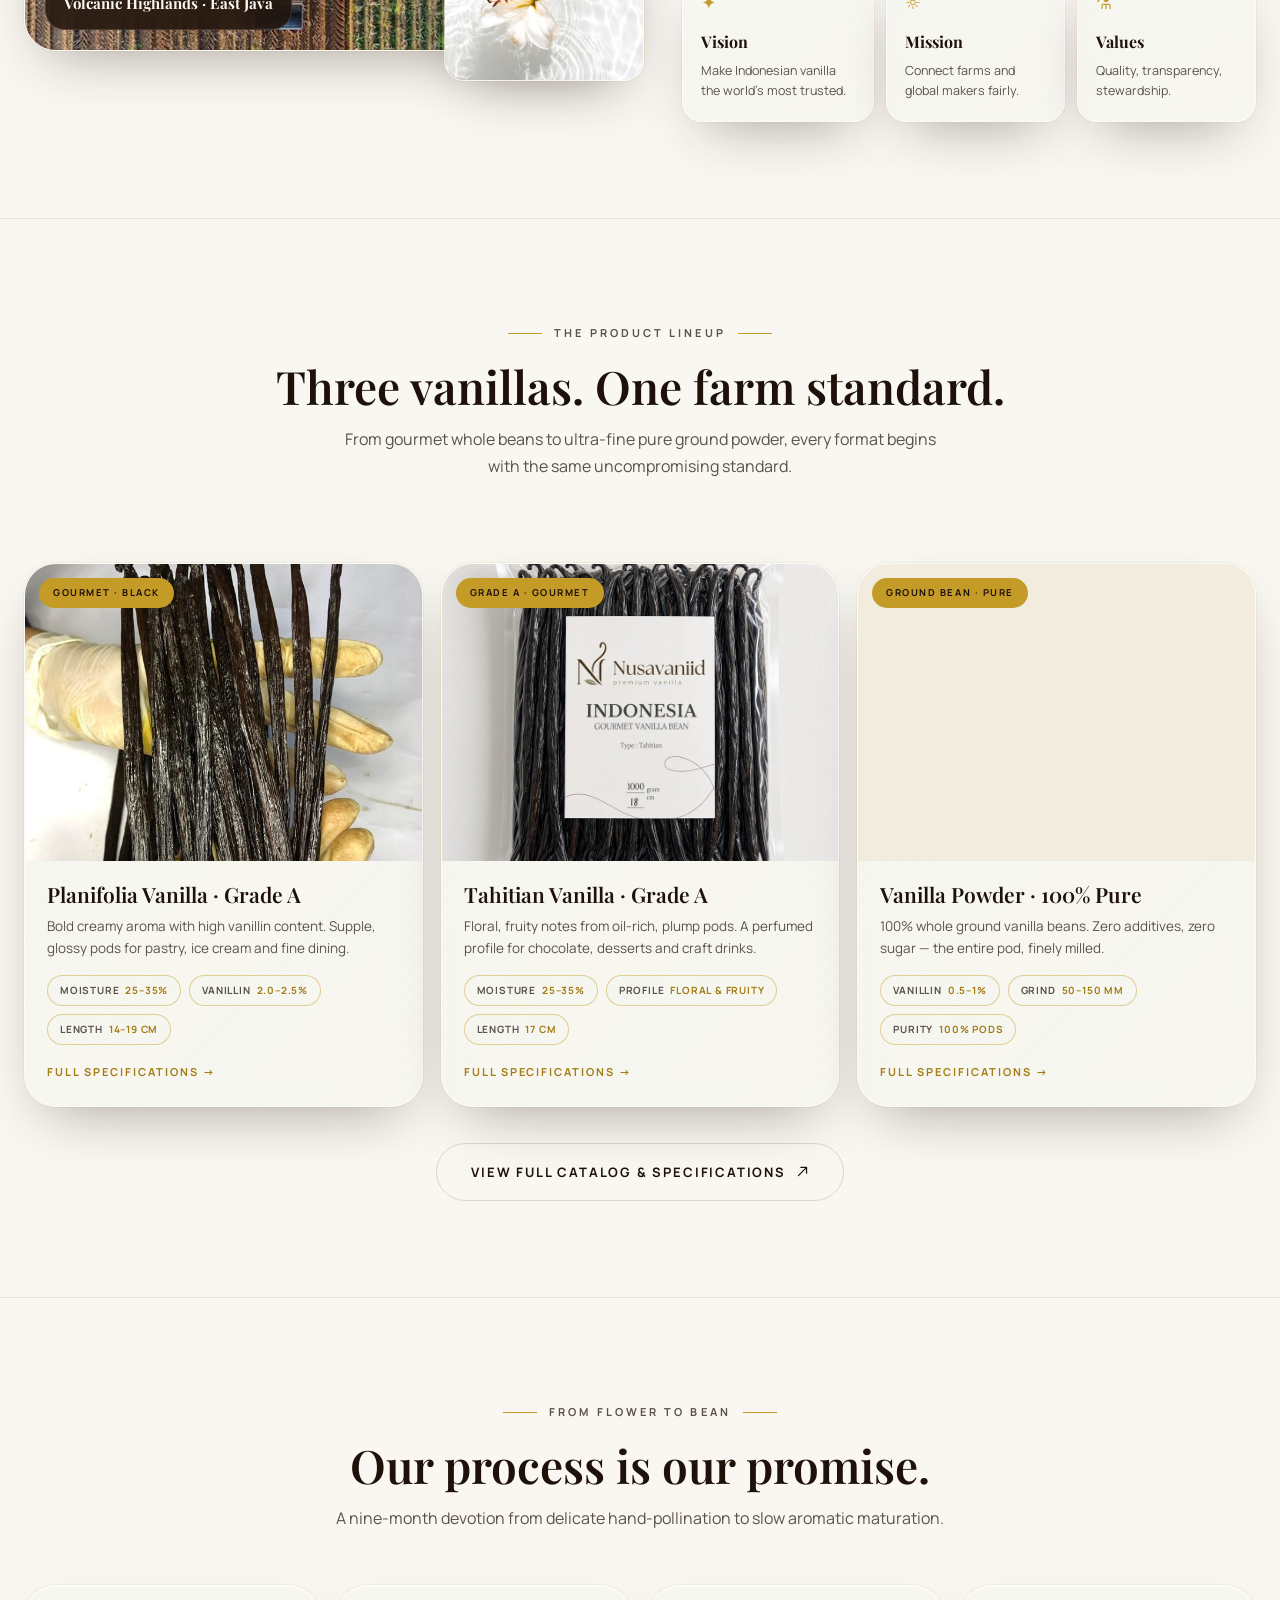
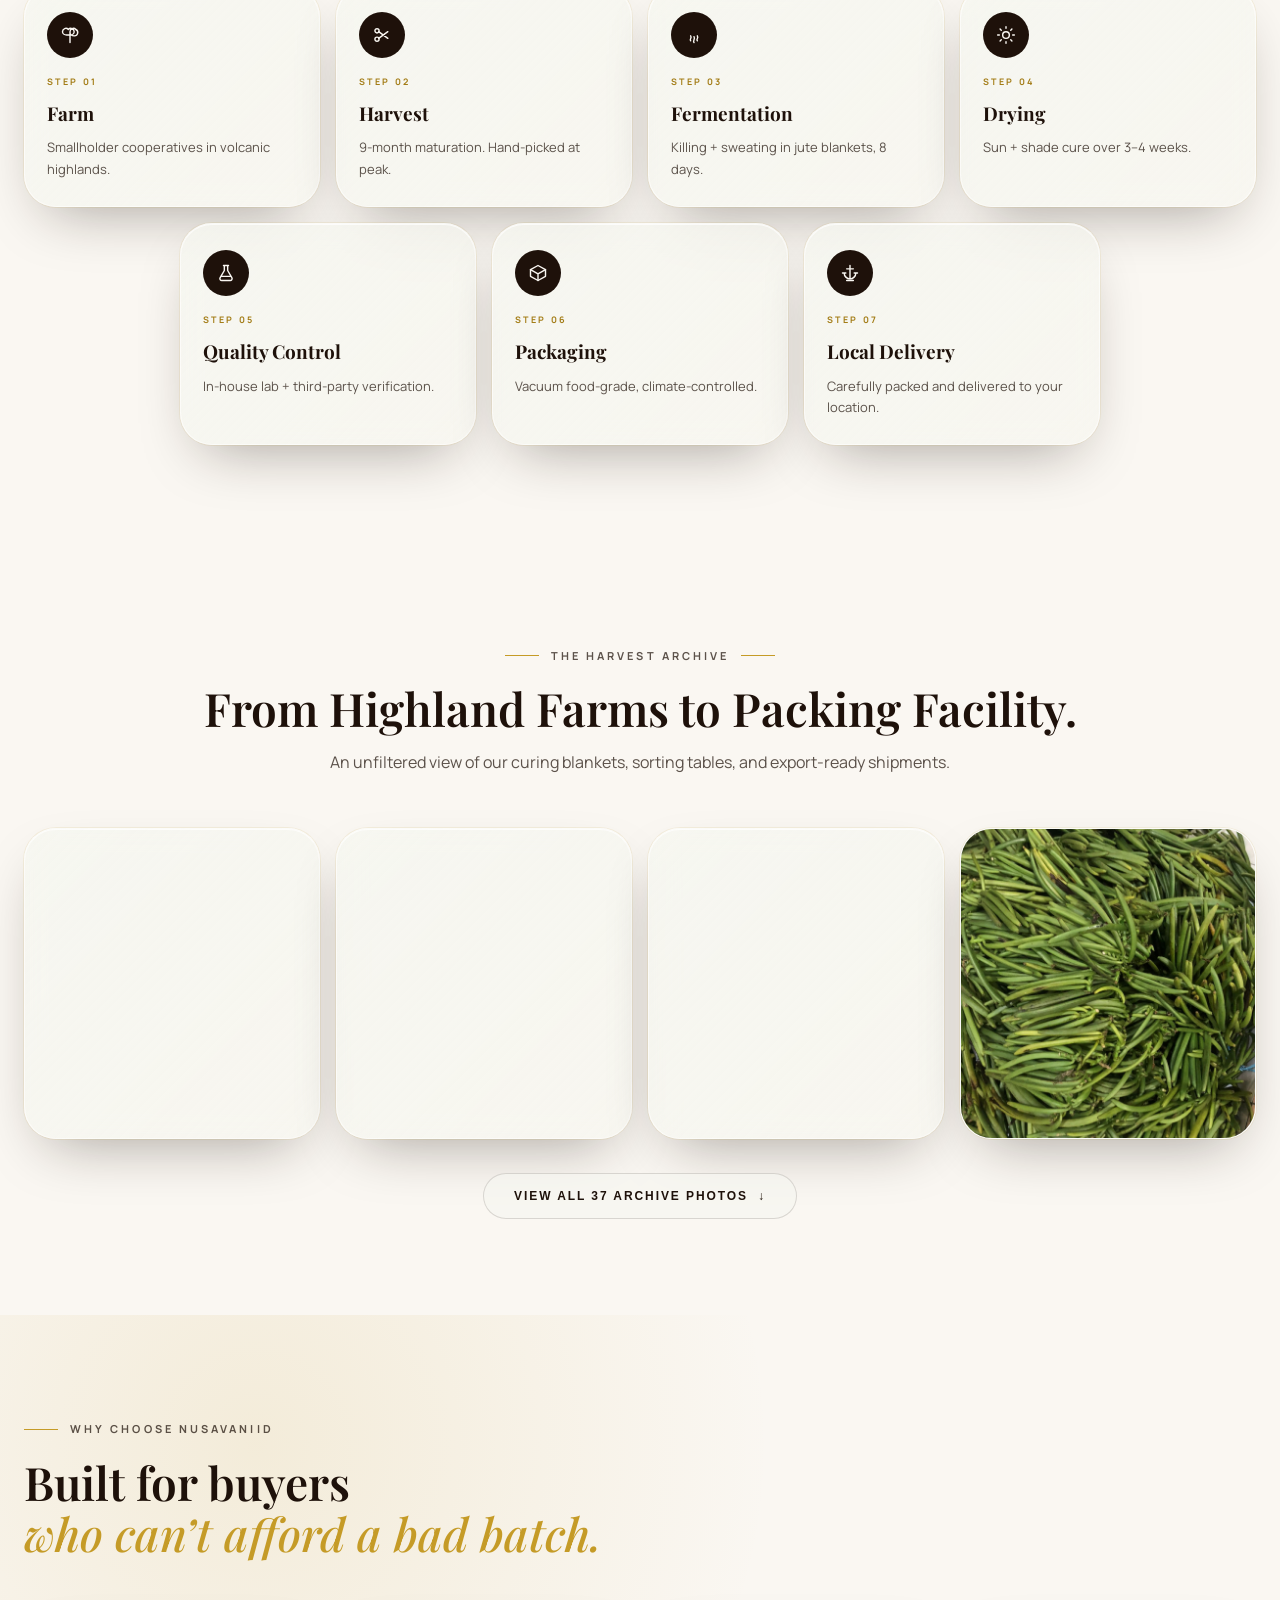
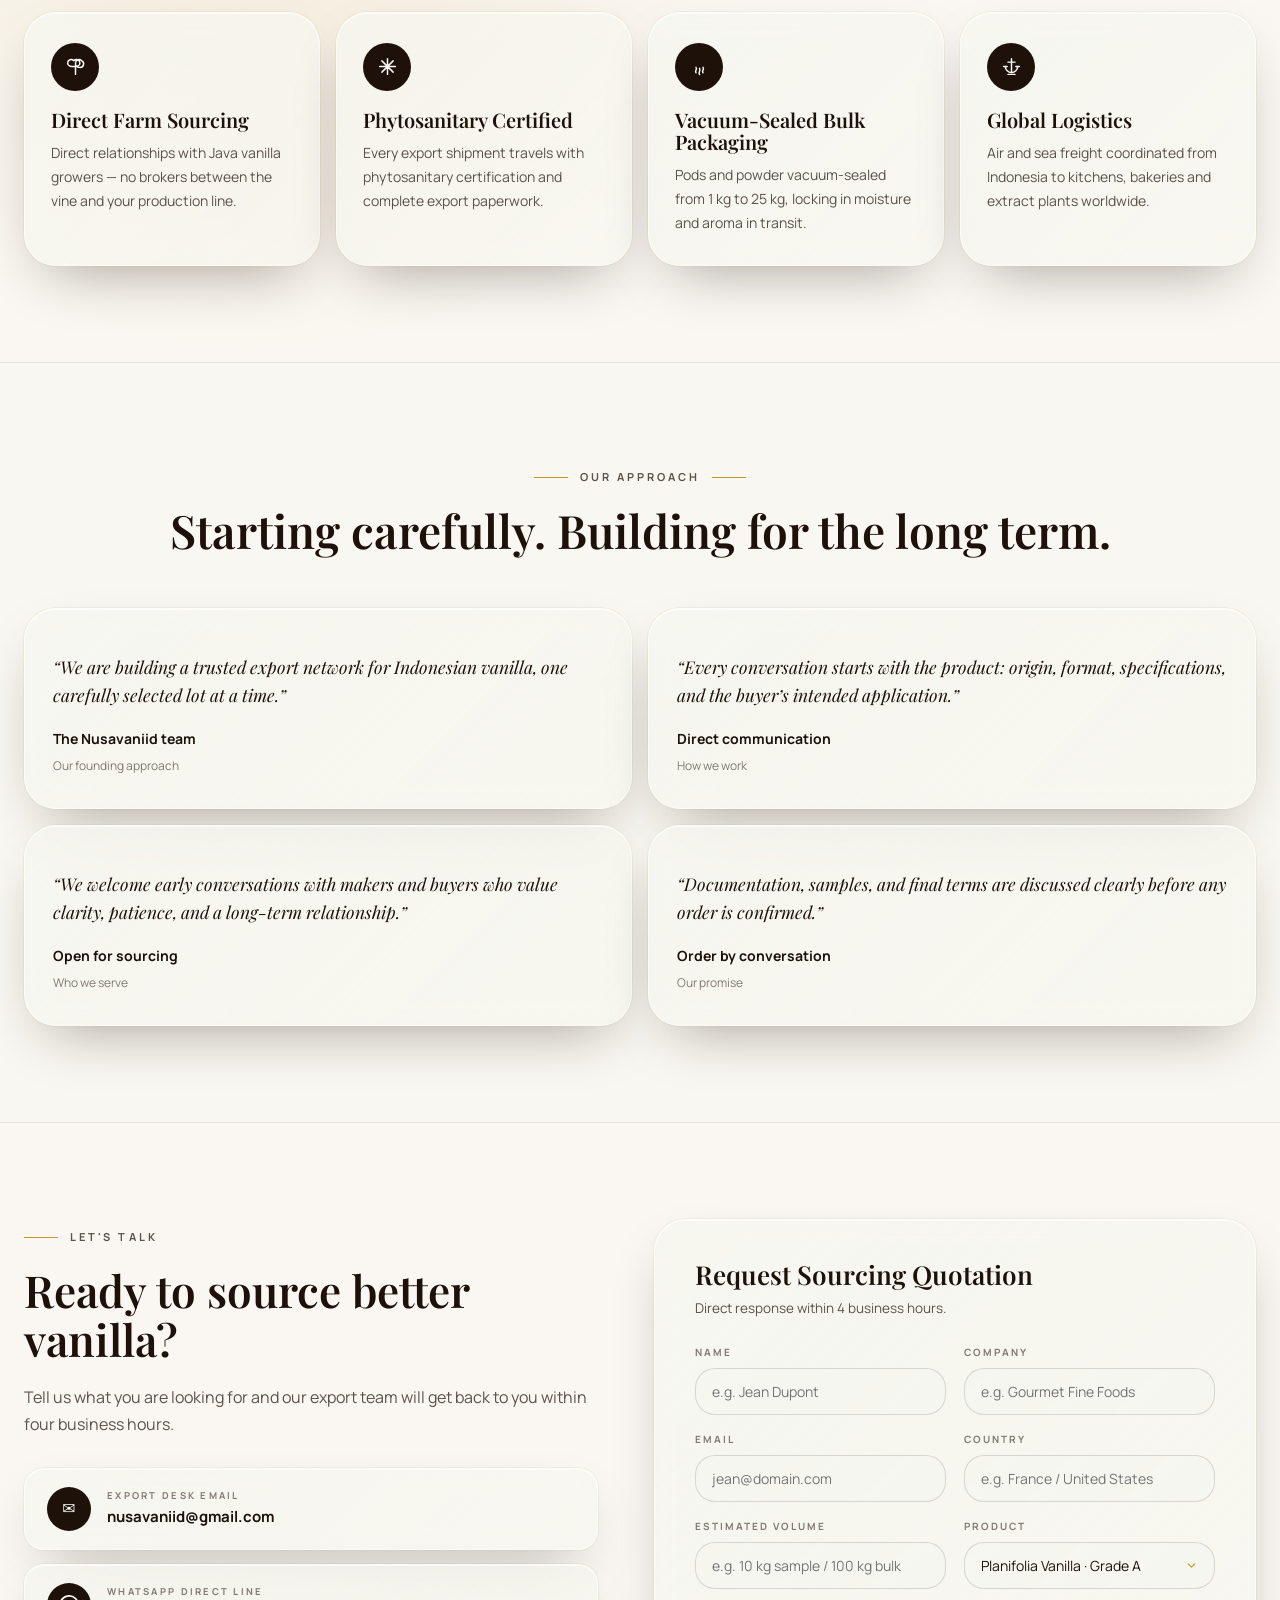
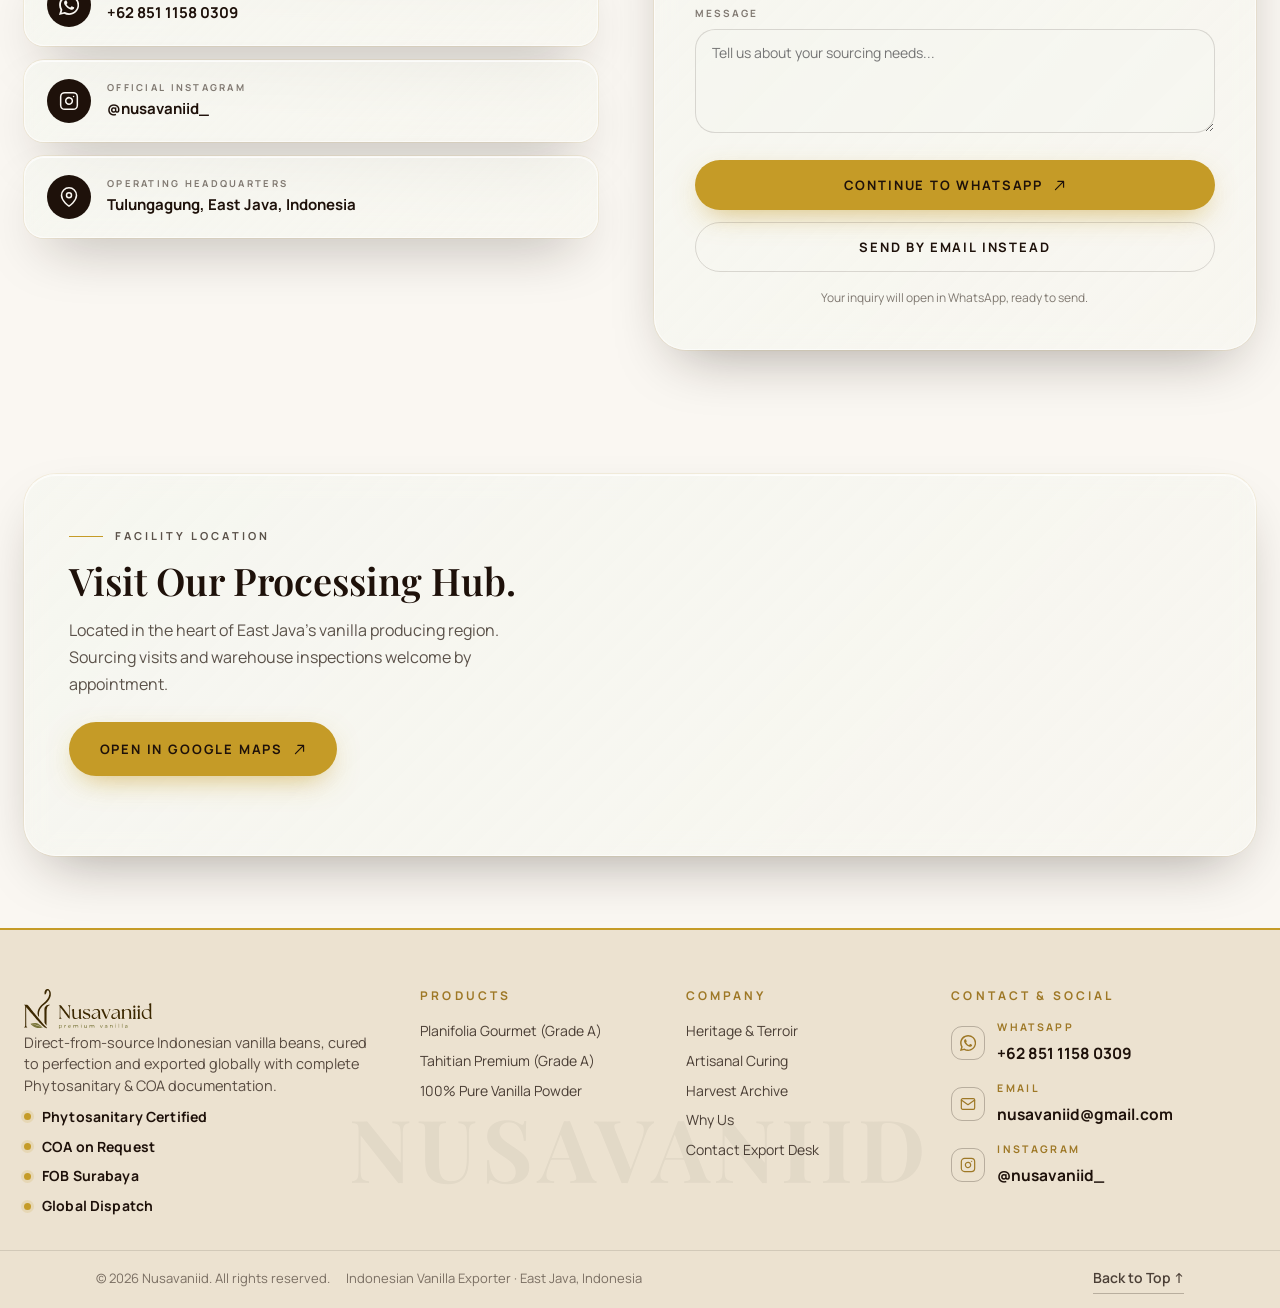
==== commit 63b83838: "feat(site): full landing layout audit + process icon fix - Global container unified at 1320px; navba" ====
--- a/index.html
+++ b/index.html
@@ -29,7 +29,7 @@
     <link rel="preconnect" href="https://fonts.googleapis.com" />
     <link rel="preconnect" href="https://fonts.gstatic.com" crossorigin />
     <link href="https://fonts.googleapis.com/css2?family=Manrope:wght@300;400;500;600;700&family=Playfair+Display:ital,wght@0,500;0,600;0,700;1,400;1,500;1,600&display=swap" rel="stylesheet" />
-    <link rel="stylesheet" href="styles.css?v=7.2" />
+    <link rel="stylesheet" href="styles.css?v=7.4" />
     <script type="application/ld+json">
     {
       "@context": "https://schema.org",
--- a/styles.css
+++ b/styles.css
@@ -170,13 +170,20 @@
 }
 
 .container {
-  width: min(1180px, 100% - 40px);
+  width: 100%;
+  max-width: 1320px;
   margin-inline: auto;
+  padding-inline: 24px;
 }
 
 .section {
   padding: 96px 0;
   position: relative;
+}
+
+/* sticky navbar clearance when jumping to anchors */
+section[id] {
+  scroll-margin-top: 96px;
 }
 
 .section.soft {
@@ -363,7 +370,9 @@
   align-items: center;
   justify-content: space-between;
   gap: 18px;
-  width: min(1180px, 100%);
+  /* aligns the pill's left/right edges with the 1320px wrapper's
+     content area (1320 - 2 × 24px padding) used by map card & footer */
+  width: min(1272px, 100%);
   padding: 10px 12px 10px 20px;
   border-radius: var(--r-pill);
   background: var(--header-bg);
@@ -615,6 +624,7 @@
   margin: 20px 0 22px;
   font-size: clamp(38px, 5.4vw, 62px);
   line-height: 1.05;
+  text-wrap: balance;
 }
 
 .hero p {
@@ -1128,19 +1138,18 @@
 
 /* ---------- Process ---------- */
 
+/* 7 steps in centered rows — no empty cell bottom-right */
 .process-line {
-  display: grid;
-  grid-template-columns: repeat(4, minmax(0, 1fr));
+  display: flex;
+  flex-wrap: wrap;
+  justify-content: center;
   gap: 16px;
 }
 
 .process-step {
+  flex: 0 0 calc(25% - 12px);
   padding: 26px 22px;
   border-radius: var(--r-lg);
-}
-
-.process-step:nth-child(n + 5) {
-  grid-column: span 1;
 }
 
 .process-icon {
@@ -1379,12 +1388,12 @@
 
 .why-section .section-heading {
   max-width: 640px;
-  margin-inline: auto 0;
+  margin-inline: 0;
 }
 
 .feature-grid {
   display: grid;
-  grid-template-columns: repeat(3, minmax(0, 1fr));
+  grid-template-columns: repeat(4, minmax(0, 1fr));
   gap: 16px;
 }
 
@@ -1643,8 +1652,8 @@
 
 .map-section {
   /* Not a .section — give it its own rhythm;
-     extra bottom air before the footer */
-  padding: 28px 0 110px;
+     bottom air before the footer */
+  padding: 28px 0 72px;
 }
 
 .map-card {
@@ -1691,7 +1700,7 @@
   background: var(--footer-bg);
   border-top: 2px solid var(--gold);
   color: var(--footer-text);
-  padding: 44px 0 0;
+  padding: 56px 0 0;
 }
 
 /* Giant faint brand watermark behind the footer columns */
@@ -1703,10 +1712,11 @@
   transform: translateX(-50%);
   font-family: var(--font-display);
   font-weight: 700;
-  font-size: clamp(90px, 12.5vw, 200px);
+  font-size: clamp(44px, 6.8vw, 132px);
   letter-spacing: 0.06em;
   line-height: 1;
   white-space: nowrap;
+  max-width: 100%;
   color: rgba(30, 17, 10, 0.045);
   pointer-events: none;
   user-select: none;
@@ -1717,19 +1727,18 @@
   color: rgba(245, 246, 240, 0.045);
 }
 
-/* Slightly narrower than the 1180px page container — the footer
-   reads tighter and less stretched across four columns */
+/* Footer shares the global 1280px wrapper — left/right edges of the
+   columns now align with the navbar and the map card */
 .site-footer .container {
   position: relative;
   z-index: 1;
-  width: min(1010px, 100% - 40px);
 }
 
 .footer-grid {
   display: grid;
-  grid-template-columns: 1.65fr 1.05fr 0.9fr 1.1fr;
-  gap: 36px;
-  padding-bottom: 30px;
+  grid-template-columns: 1.6fr 1fr 1fr 1.4fr;
+  gap: 48px;
+  padding-bottom: 32px;
 }
 
 .footer-brand img {
@@ -1740,7 +1749,7 @@
 /* Footer logo follows the footer surface */
 .site-footer .brand-logo {
   filter: none;        /* Light mode: pod-brown on cream footer — perfect */
-  height: 44px;
+  height: 40px;
 }
 
 body.dark .site-footer .brand-logo {
@@ -1758,8 +1767,8 @@
 .footer-meta-badges {
   display: flex;
   flex-direction: column;
-  gap: 8px;
-  margin-top: 12px;
+  gap: 6px;
+  margin-top: 8px;
   width: fit-content;
 }
 
@@ -1892,7 +1901,7 @@
 .footer-contact-rows {
   display: flex;
   flex-direction: column;
-  gap: 10px;
+  gap: 8px;
 }
 
 .footer-contact-rows .contact-row {
@@ -1979,11 +1988,13 @@
 }
 
 .footer-bottom {
-  display: grid;
-  grid-template-columns: 1fr auto 1fr;
+  display: flex;
+  justify-content: space-between;
   align-items: center;
-  gap: 10px;
-  padding: 14px 0 16px;
+  gap: 16px;
+  /* extra right padding keeps the floating WhatsApp button
+     from covering the "Back to Top" link */
+  padding: 12px 96px 14px;
   border-top: 1px solid var(--footer-line);
   font-size: 13px;
   color: var(--footer-muted);
@@ -2407,10 +2418,13 @@
   font-size: 13.5px;
   color: var(--text-soft);
   line-height: 1.65;
-}
-
+  margin-bottom: 18px;
+}
+
+/* pin specs + CTA to the card bottom so rows stay level
+   regardless of description length */
 .catalog-specs {
-  margin-top: 18px;
+  margin-top: auto;
   border: 1px solid var(--line-soft);
   border-radius: var(--r-md);
   background: var(--field-bg);
@@ -2483,8 +2497,9 @@
     right: 8px;
   }
 
-  .process-line {
-    grid-template-columns: repeat(2, minmax(0, 1fr));
+  .process-step {
+    /* 2-up rows on tablet */
+    flex-basis: calc(50% - 8px);
   }
 
   .home-product-grid,
@@ -2519,11 +2534,11 @@
 
 @media (max-width: 680px) {
   .container {
-    width: min(1180px, 100% - 32px);
+    padding-inline: 16px;
   }
 
   .section {
-    padding: 68px 0;
+    padding: 60px 0;
   }
 
   .catalog-section {
@@ -2611,12 +2626,15 @@
     bottom: -20px;
   }
 
-  .process-line,
   .feature-grid,
   .testimonial-grid {
     grid-template-columns: 1fr;
   }
 
+  .process-step {
+    flex-basis: 100%;
+  }
+
   .home-product-grid,
   .catalog-grid {
     grid-template-columns: 1fr;
@@ -2632,9 +2650,65 @@
     gap: 0;
   }
 
+  /* Footer mobile: brand full-width, bullets 2×2, Products +
+     Company side-by-side, Contact full-width — ~35% shorter */
+  .site-footer {
+    padding: 40px 0 72px;
+  }
+
   .footer-grid {
-    grid-template-columns: 1fr;
-    gap: 30px;
+    grid-template-columns: 1fr 1fr;
+    gap: 28px 24px;
+    padding-bottom: 24px;
+  }
+
+  .footer-grid > div:first-child,
+  .footer-grid > div:nth-child(4) {
+    grid-column: 1 / -1;
+  }
+
+  .footer-meta-badges {
+    display: grid;
+    grid-template-columns: 1fr 1fr;
+    gap: 8px 12px;
+    margin-top: 12px;
+  }
+
+  .footer-meta-badges span::before {
+    width: 6px;
+    height: 6px;
+  }
+
+  .footer-contact-rows {
+    gap: 12px;
+  }
+
+  .footer-contact-rows .contact-row {
+    min-height: 44px;
+    gap: 12px;
+  }
+
+  .footer-contact-rows .contact-ic {
+    width: 30px;
+    height: 30px;
+    border-radius: 9px;
+  }
+
+  .footer-contact-rows .contact-ic svg {
+    width: 14px;
+    height: 14px;
+  }
+
+  /* watermark hidden on mobile — it never sits behind links */
+  .site-footer::after {
+    display: none;
+  }
+
+  .footer-bottom {
+    flex-direction: column;
+    justify-content: center;
+    gap: 4px;
+    padding: 12px 84px 12px;
   }
 
   .gallery-lightbox {
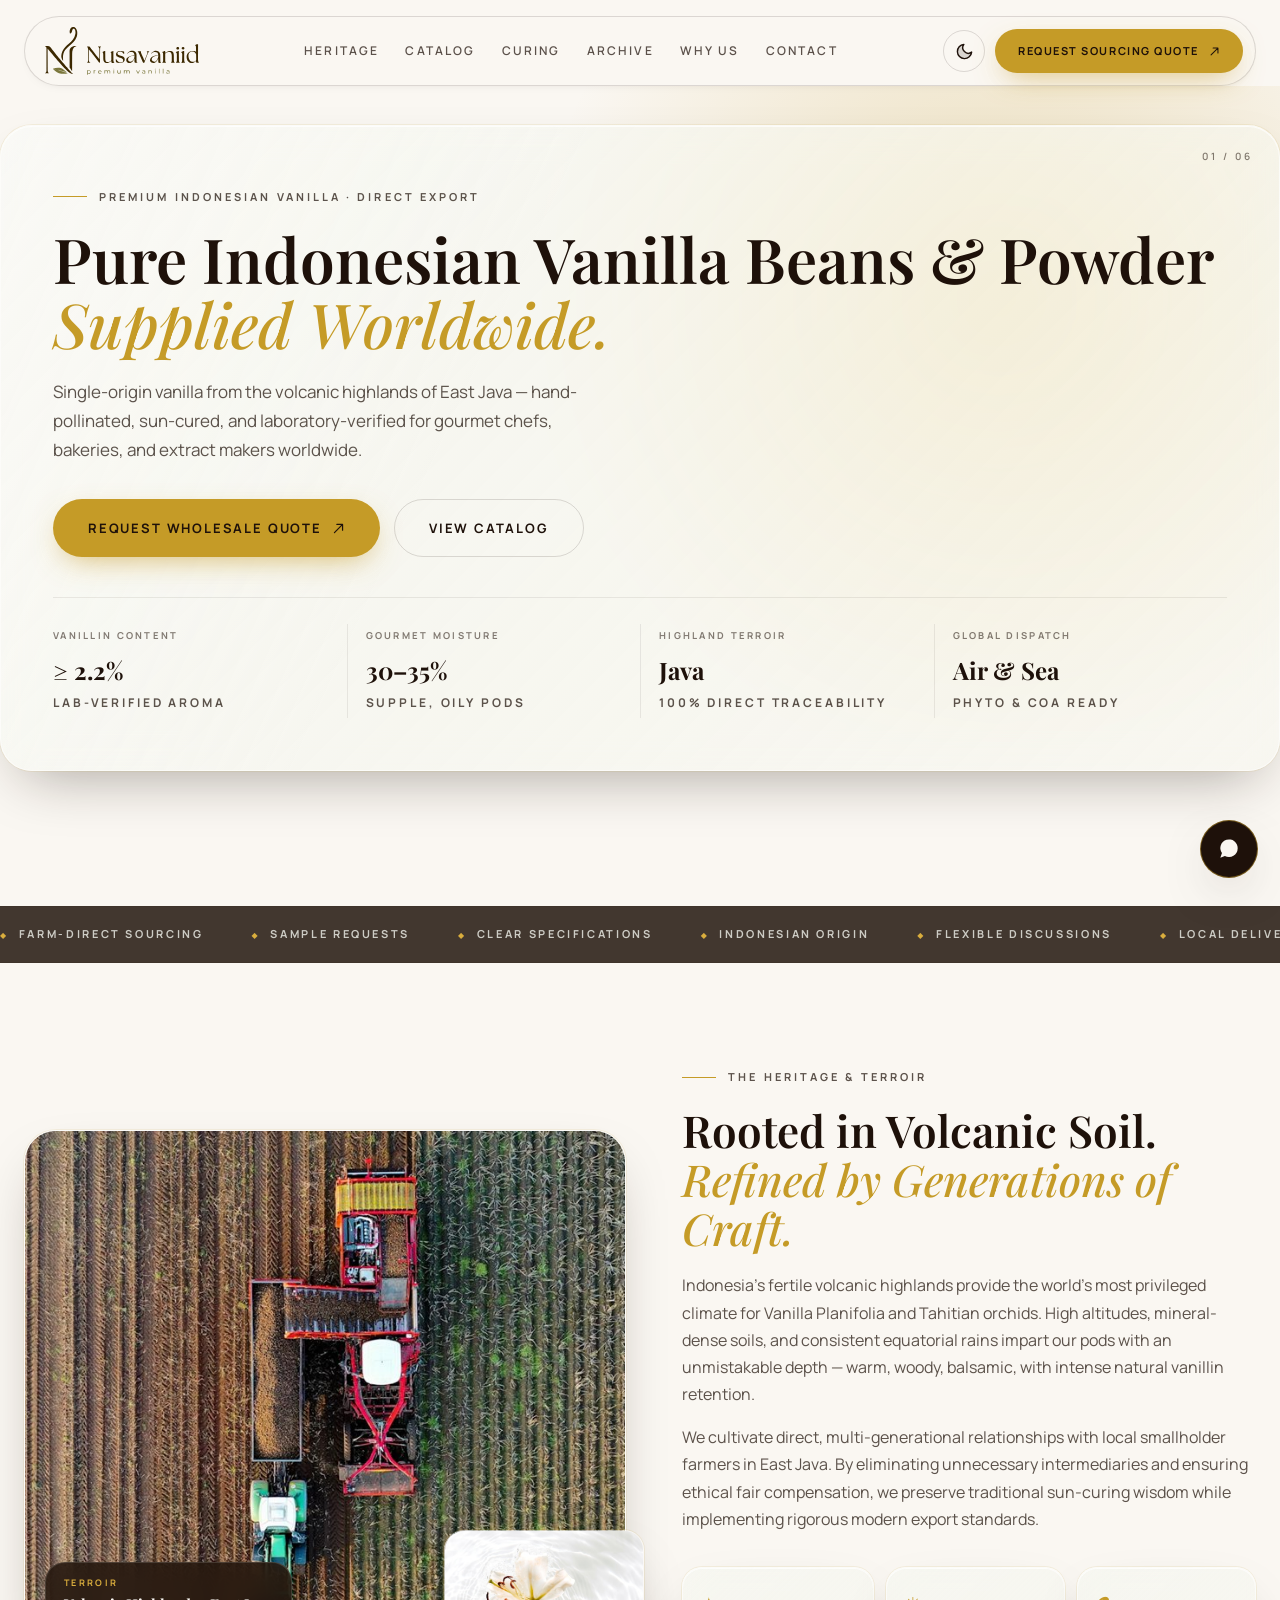
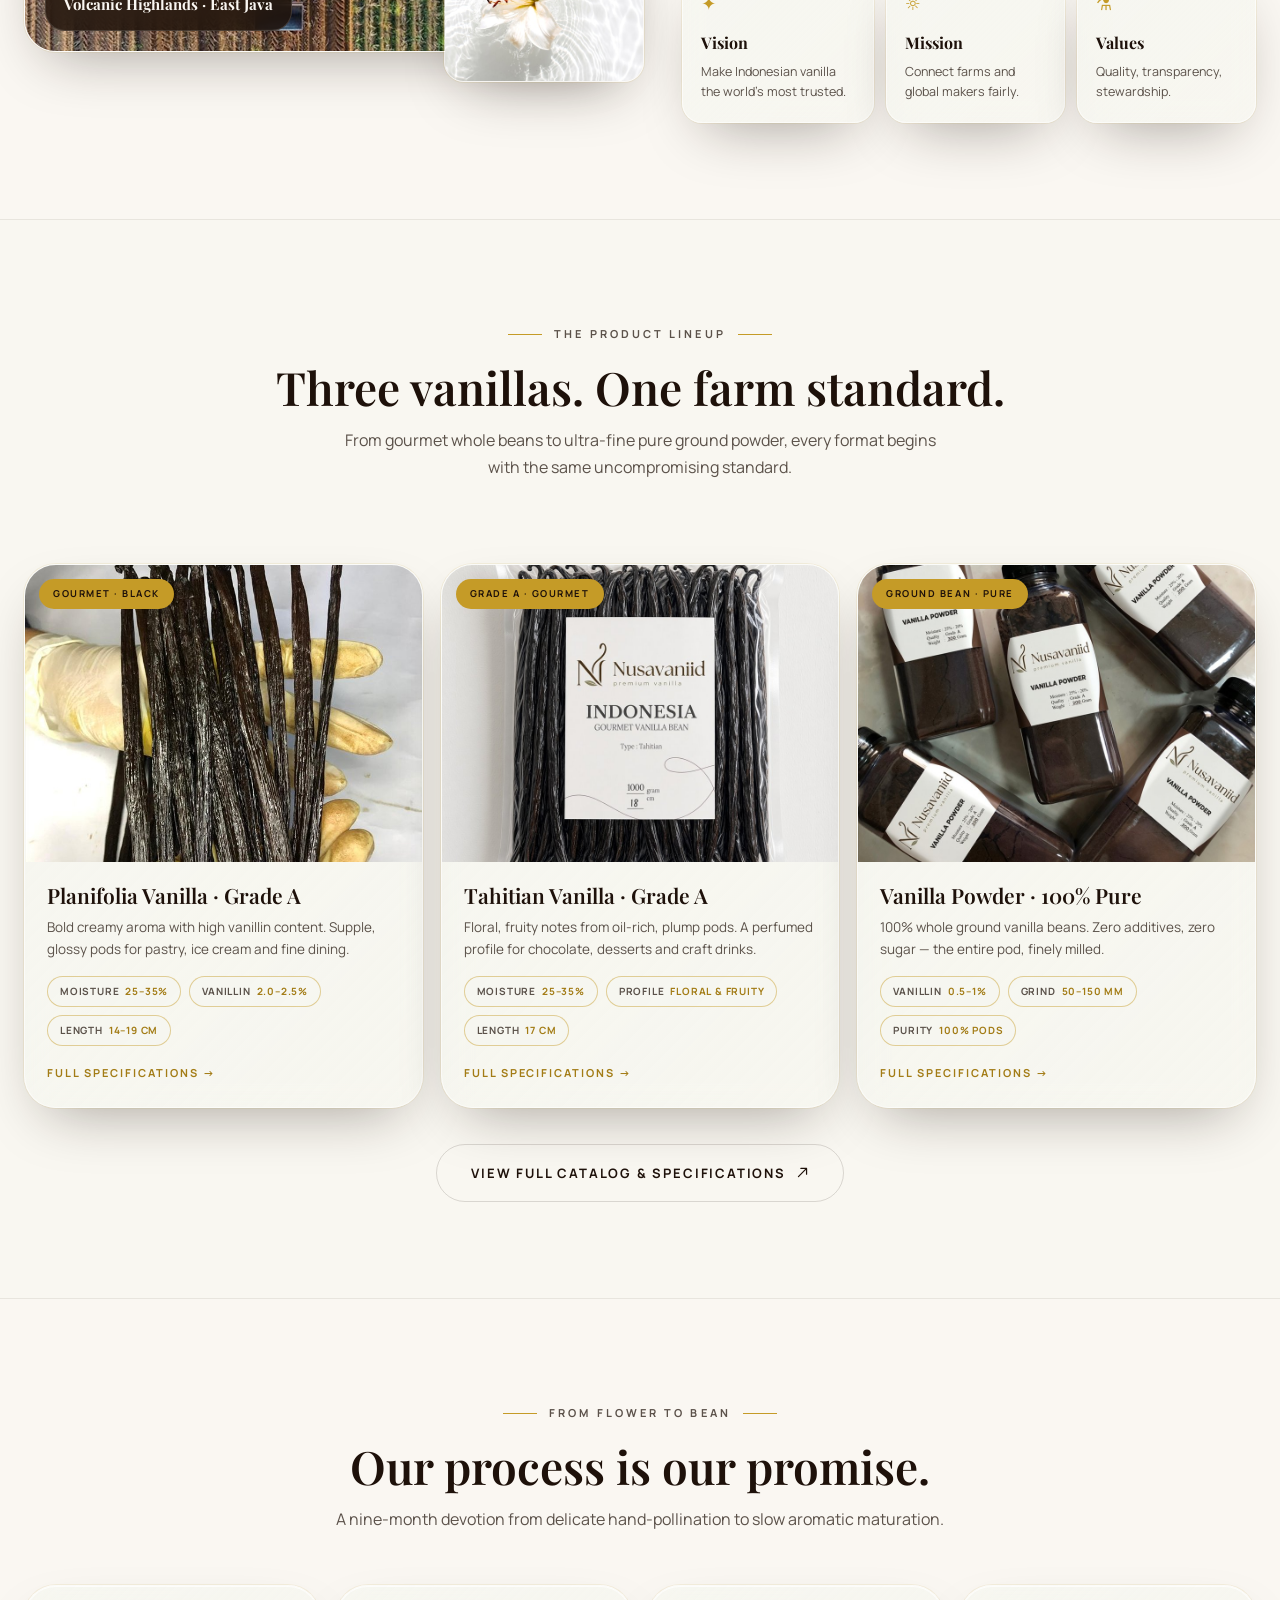
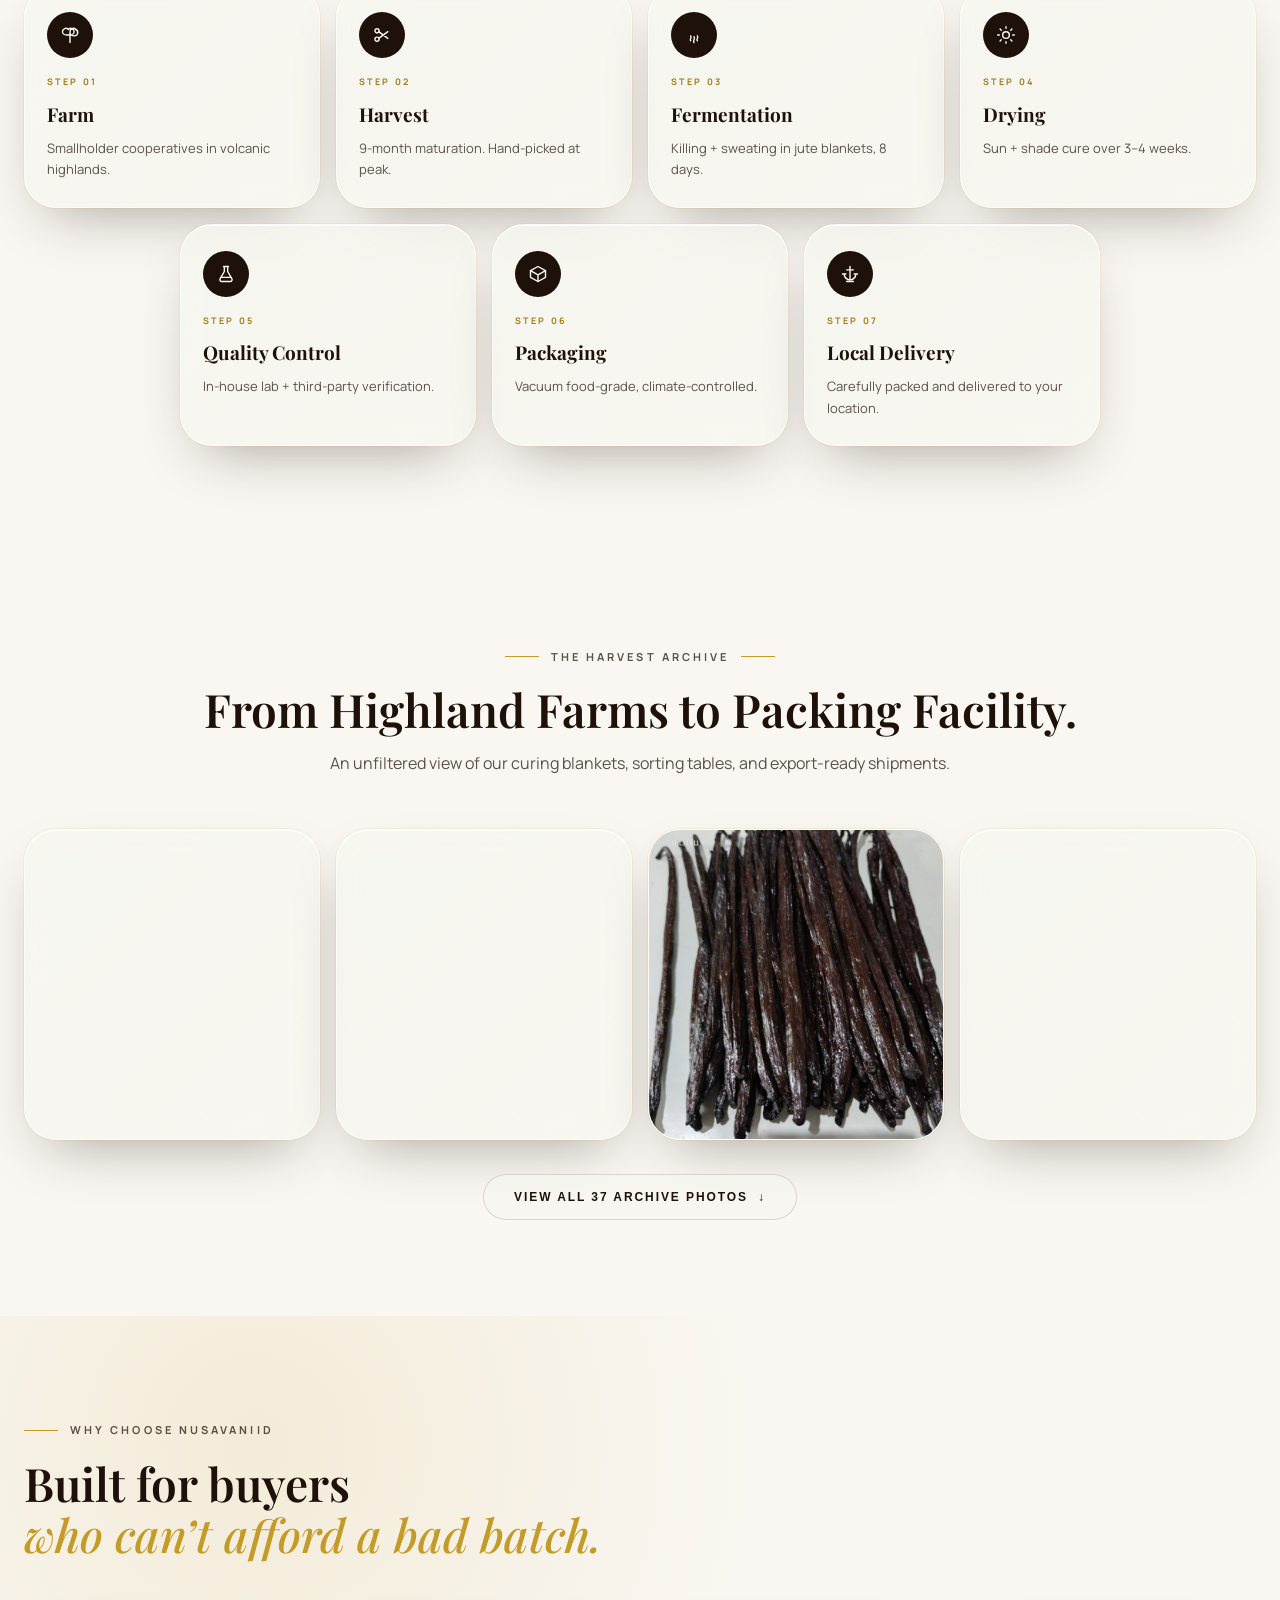
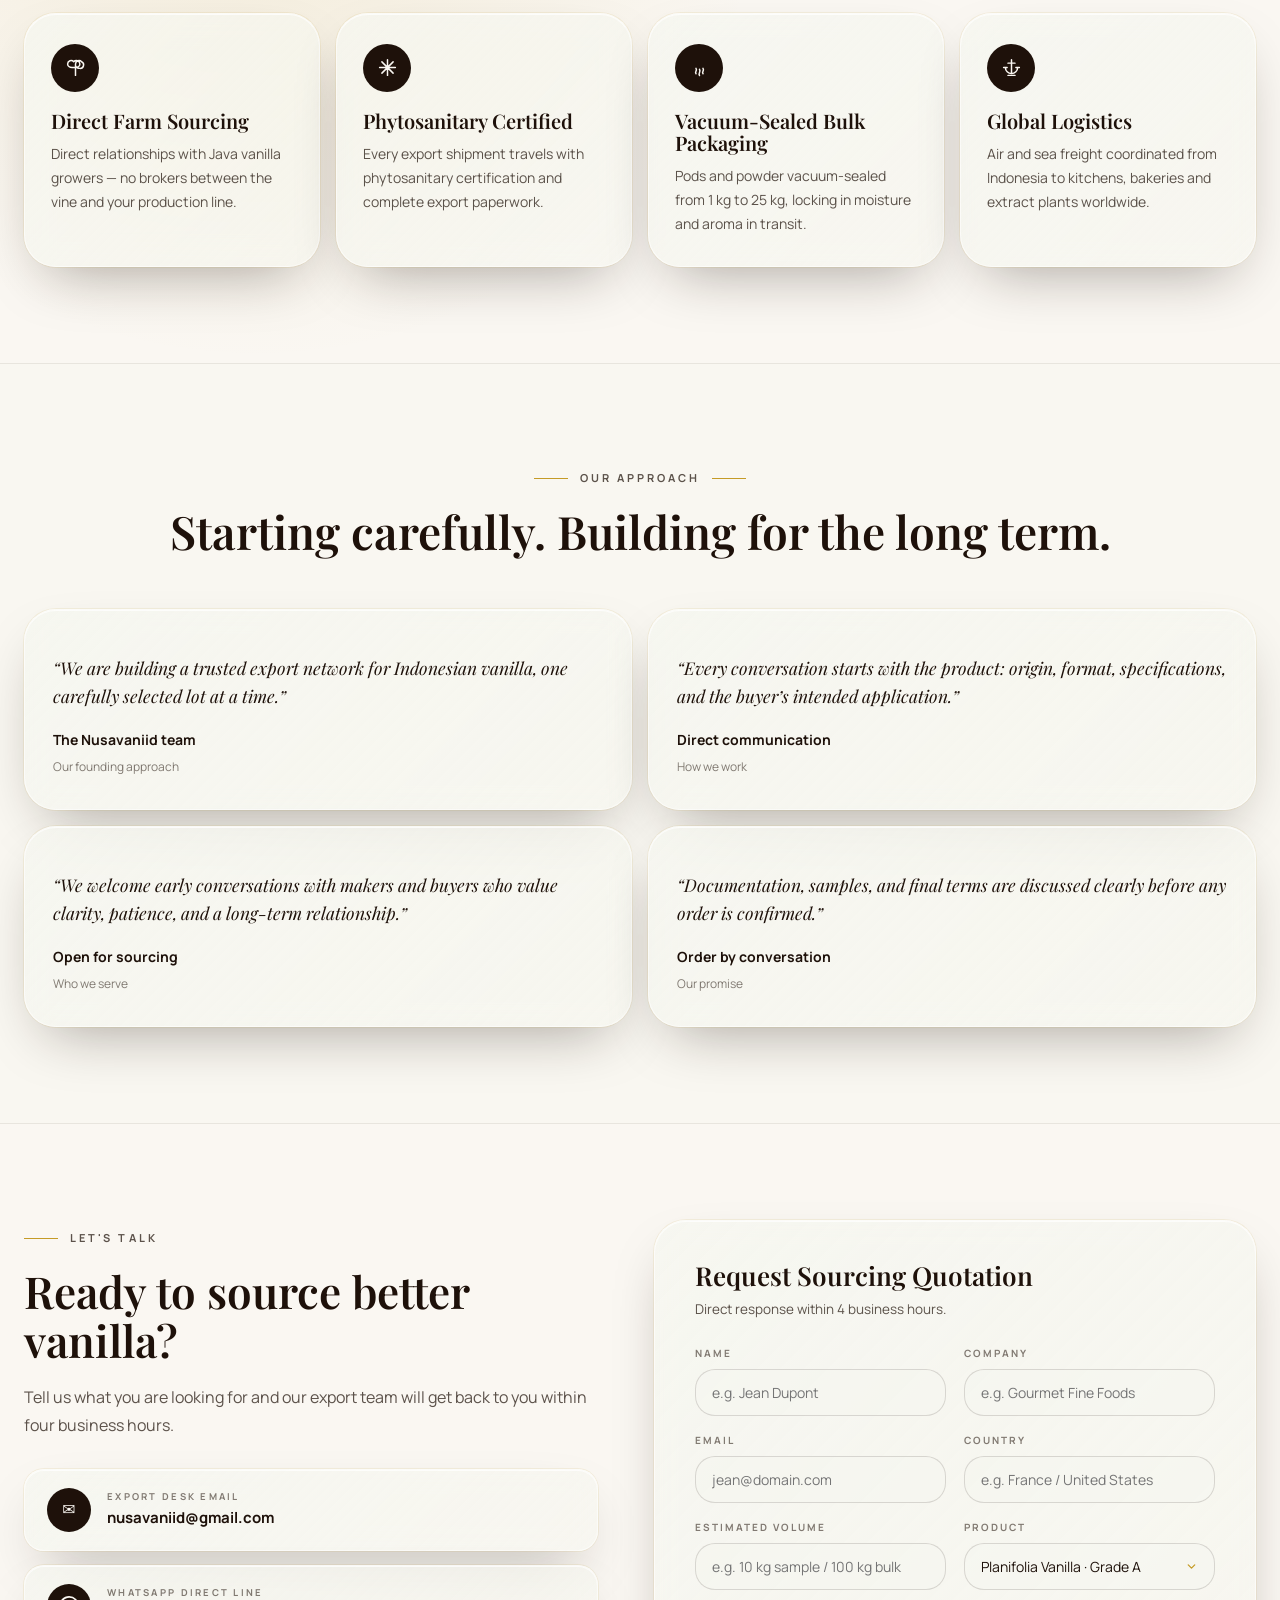
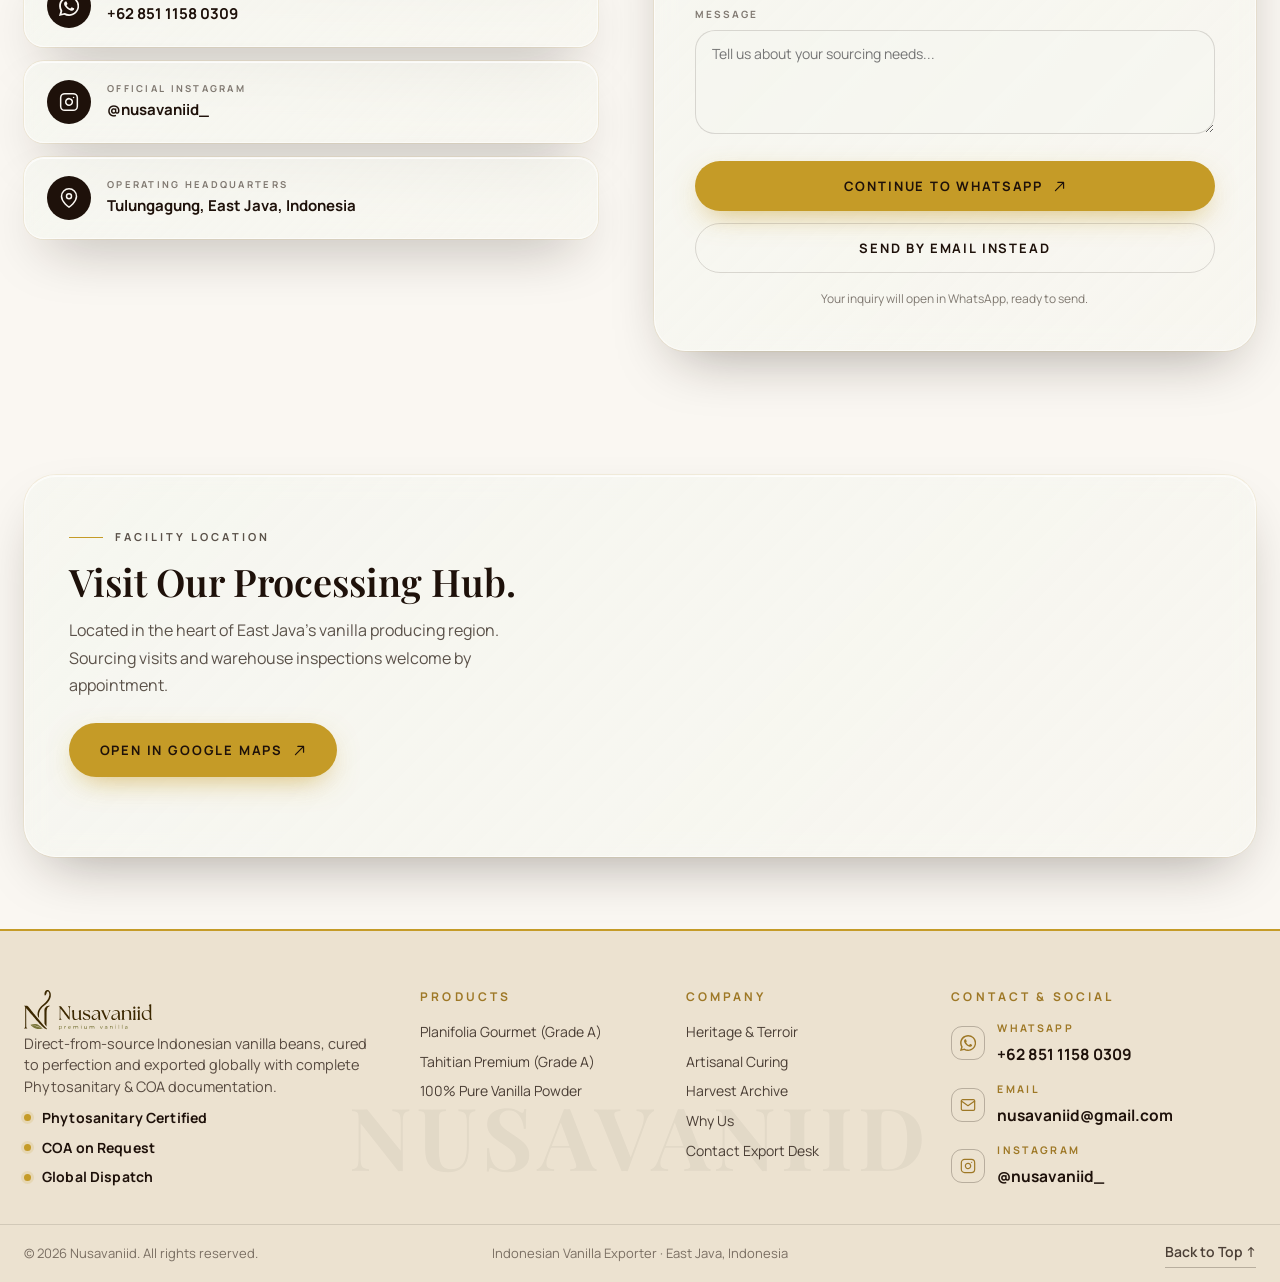
==== commit feca306d: "feat(site): static in-flow navbar + footer refinements - Navbar: fixed -> relative, scrolls away wit" ====
--- a/index.html
+++ b/index.html
@@ -29,7 +29,7 @@
     <link rel="preconnect" href="https://fonts.googleapis.com" />
     <link rel="preconnect" href="https://fonts.gstatic.com" crossorigin />
     <link href="https://fonts.googleapis.com/css2?family=Manrope:wght@300;400;500;600;700&family=Playfair+Display:ital,wght@0,500;0,600;0,700;1,400;1,500;1,600&display=swap" rel="stylesheet" />
-    <link rel="stylesheet" href="styles.css?v=7.4" />
+    <link rel="stylesheet" href="styles.css?v=7.9" />
     <script type="application/ld+json">
     {
       "@context": "https://schema.org",
@@ -477,7 +477,6 @@
           <div class="footer-meta-badges">
             <span>Phytosanitary Certified</span>
             <span>COA on Request</span>
-            <span>FOB Surabaya</span>
             <span>Global Dispatch</span>
           </div>
         </div>
@@ -563,6 +562,6 @@
 
     <div class="toast" id="toast" role="status"></div>
     <script src="site.config.js"></script>
-    <script src="script.js?v=4.8"></script>
+    <script src="script.js?v=5.2"></script>
   </body>
 </html>
--- a/styles.css
+++ b/styles.css
@@ -183,7 +183,7 @@
 
 /* sticky navbar clearance when jumping to anchors */
 section[id] {
-  scroll-margin-top: 96px;
+  scroll-margin-top: 20px;
 }
 
 .section.soft {
@@ -358,11 +358,9 @@
 /* ---------- Header ---------- */
 
 .site-header {
-  position: fixed;
-  inset-inline: 0;
-  top: 0;
-  z-index: 90;
-  padding: 14px 18px 0;
+  position: relative;
+  z-index: 50;
+  padding: 16px 24px 0;
 }
 
 .site-header .nav-wrap {
@@ -376,10 +374,8 @@
   padding: 10px 12px 10px 20px;
   border-radius: var(--r-pill);
   background: var(--header-bg);
-  backdrop-filter: blur(14px) saturate(140%);
-  -webkit-backdrop-filter: blur(14px) saturate(140%);
   border: 1px solid var(--header-line);
-  box-shadow: var(--shadow-float);
+  box-shadow: 0 4px 14px -12px rgba(31, 18, 10, 0.35);
   color: var(--header-text);
 }
 
@@ -462,10 +458,10 @@
 /* Mobile navigation sheet */
 
 .mobile-nav {
-  position: fixed;
-  inset-inline: 18px;
-  top: 86px;
-  z-index: 89;
+  position: absolute;
+  inset-inline: 24px;
+  top: calc(100% + 8px);
+  z-index: 60;
   display: none;
   flex-direction: column;
   padding: 22px 26px 26px;
@@ -555,10 +551,10 @@
 
 .hero {
   position: relative;
-  min-height: min(880px, 100svh);
+  min-height: min(880px, calc(100svh - 80px));
   display: flex;
   align-items: center;
-  padding: 140px 0 120px;
+  padding: 24px 0 120px;
   isolation: isolate;
 }
 
@@ -1964,37 +1960,13 @@
   color: var(--gold-bright);
 }
 
-.footer-bottom-tag {
-  text-align: center;
-}
-
-.footer-top-link {
-  margin-left: auto;
-  color: var(--footer-link);
-  font-weight: 600;
-  text-decoration: none;
-  border-bottom: 1px solid var(--footer-social-border);
-  padding-bottom: 2px;
-  transition: 0.2s ease;
-}
-
-.footer-top-link:hover {
-  color: var(--gold-deep);
-  border-color: var(--gold);
-}
-
-body.dark .footer-top-link:hover {
-  color: var(--gold-bright);
-}
-
 .footer-bottom {
-  display: flex;
-  justify-content: space-between;
+  display: grid;
+  grid-template-columns: 1fr auto 1fr;
   align-items: center;
-  gap: 16px;
-  /* extra right padding keeps the floating WhatsApp button
-     from covering the "Back to Top" link */
-  padding: 12px 96px 14px;
+  gap: 10px;
+  /* same horizontal inset as the columns above (container padding) */
+  padding: 12px 24px 14px;
   border-top: 1px solid var(--footer-line);
   font-size: 13px;
   color: var(--footer-muted);
@@ -2002,6 +1974,7 @@
 
 .footer-bottom-tag {
   text-align: center;
+  text-wrap: balance;
 }
 
 .footer-top-link {
@@ -2012,6 +1985,15 @@
   border-bottom: 1px solid var(--footer-social-border);
   padding-bottom: 2px;
   transition: 0.2s ease;
+}
+
+.footer-top-link:hover {
+  color: var(--gold-deep);
+  border-color: var(--gold);
+}
+
+body.dark .footer-top-link:hover {
+  color: var(--gold-bright);
 }
 
 /* ---------- WhatsApp float ---------- */
@@ -2312,7 +2294,7 @@
 }
 
 .catalog-section {
-  padding-top: 180px;
+  padding-top: 32px;
 }
 
 .catalog-hero {
@@ -2537,16 +2519,24 @@
     padding-inline: 16px;
   }
 
+  .site-header {
+    padding: 14px 16px 0;
+  }
+
+  .mobile-nav {
+    inset-inline: 16px;
+  }
+
   .section {
     padding: 60px 0;
   }
 
   .catalog-section {
-    padding-top: 140px;
+    padding-top: 24px;
   }
 
   .hero {
-    padding: 120px 0 90px;
+    padding: 24px 0 90px;
     min-height: auto;
   }
 
@@ -2653,7 +2643,7 @@
   /* Footer mobile: brand full-width, bullets 2×2, Products +
      Company side-by-side, Contact full-width — ~35% shorter */
   .site-footer {
-    padding: 40px 0 72px;
+    padding: 40px 0 28px;
   }
 
   .footer-grid {
@@ -2705,10 +2695,16 @@
   }
 
   .footer-bottom {
+    display: flex;
     flex-direction: column;
+    align-items: center;
     justify-content: center;
-    gap: 4px;
-    padding: 12px 84px 12px;
+    gap: 5px;
+    padding: 12px 20px 14px;
+  }
+
+  .footer-top-link {
+    margin-top: 4px;
   }
 
   .gallery-lightbox {
@@ -2726,6 +2722,11 @@
   .whatsapp-wrap {
     right: 16px;
     bottom: 16px;
+  }
+
+  .whatsapp-button {
+    width: 50px;
+    height: 50px;
   }
 }
 
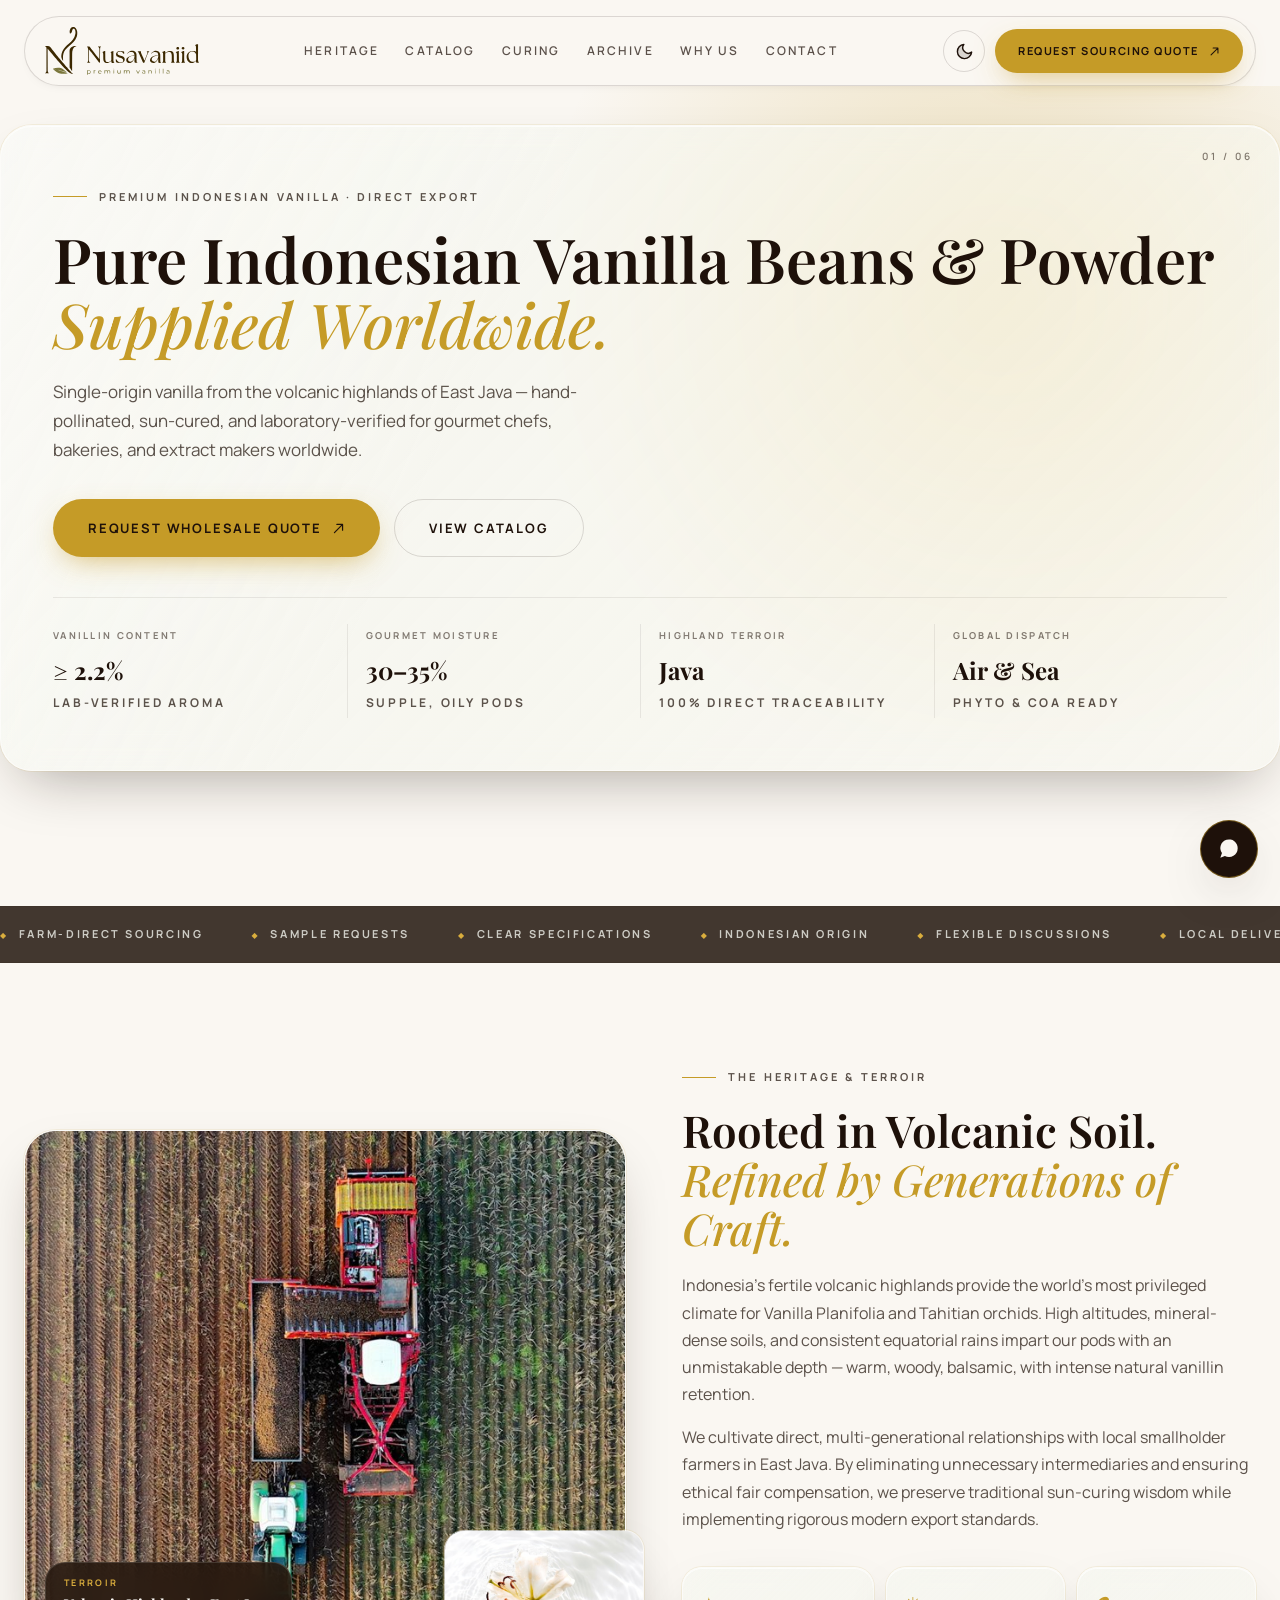
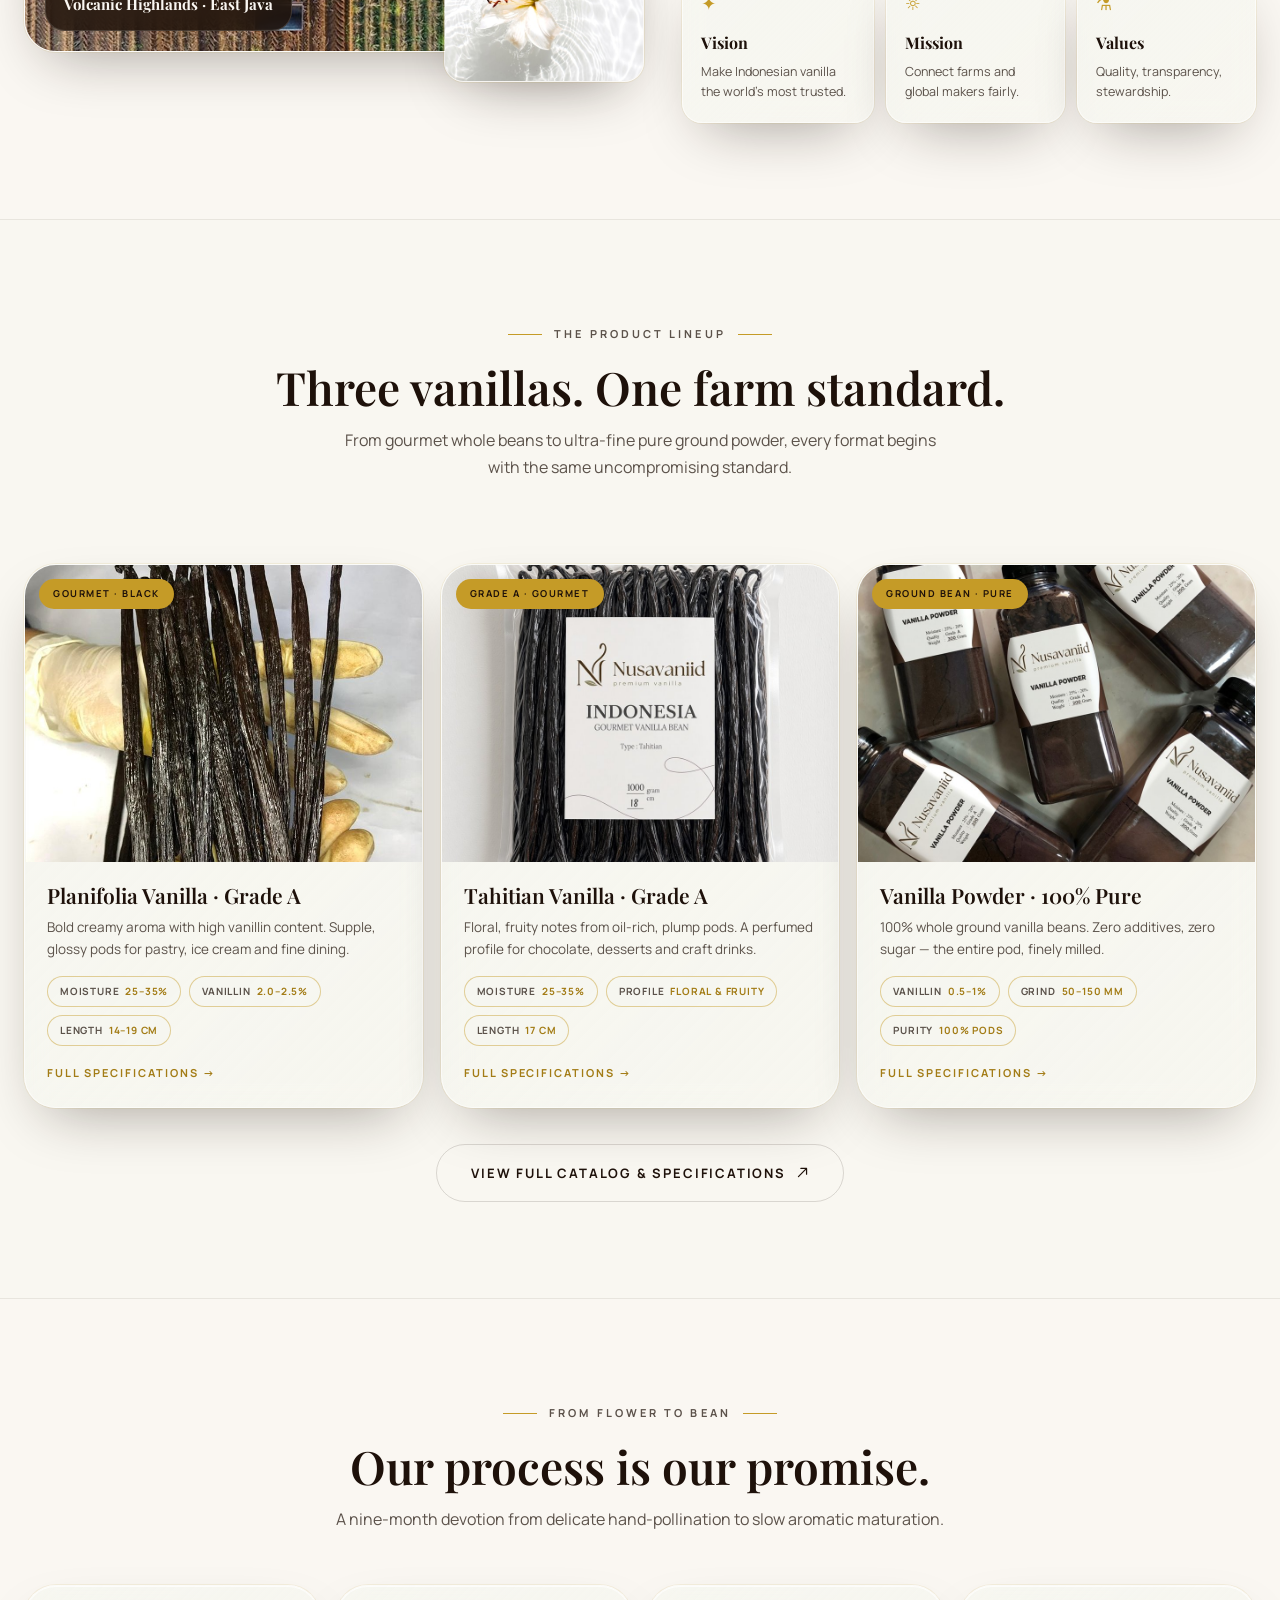
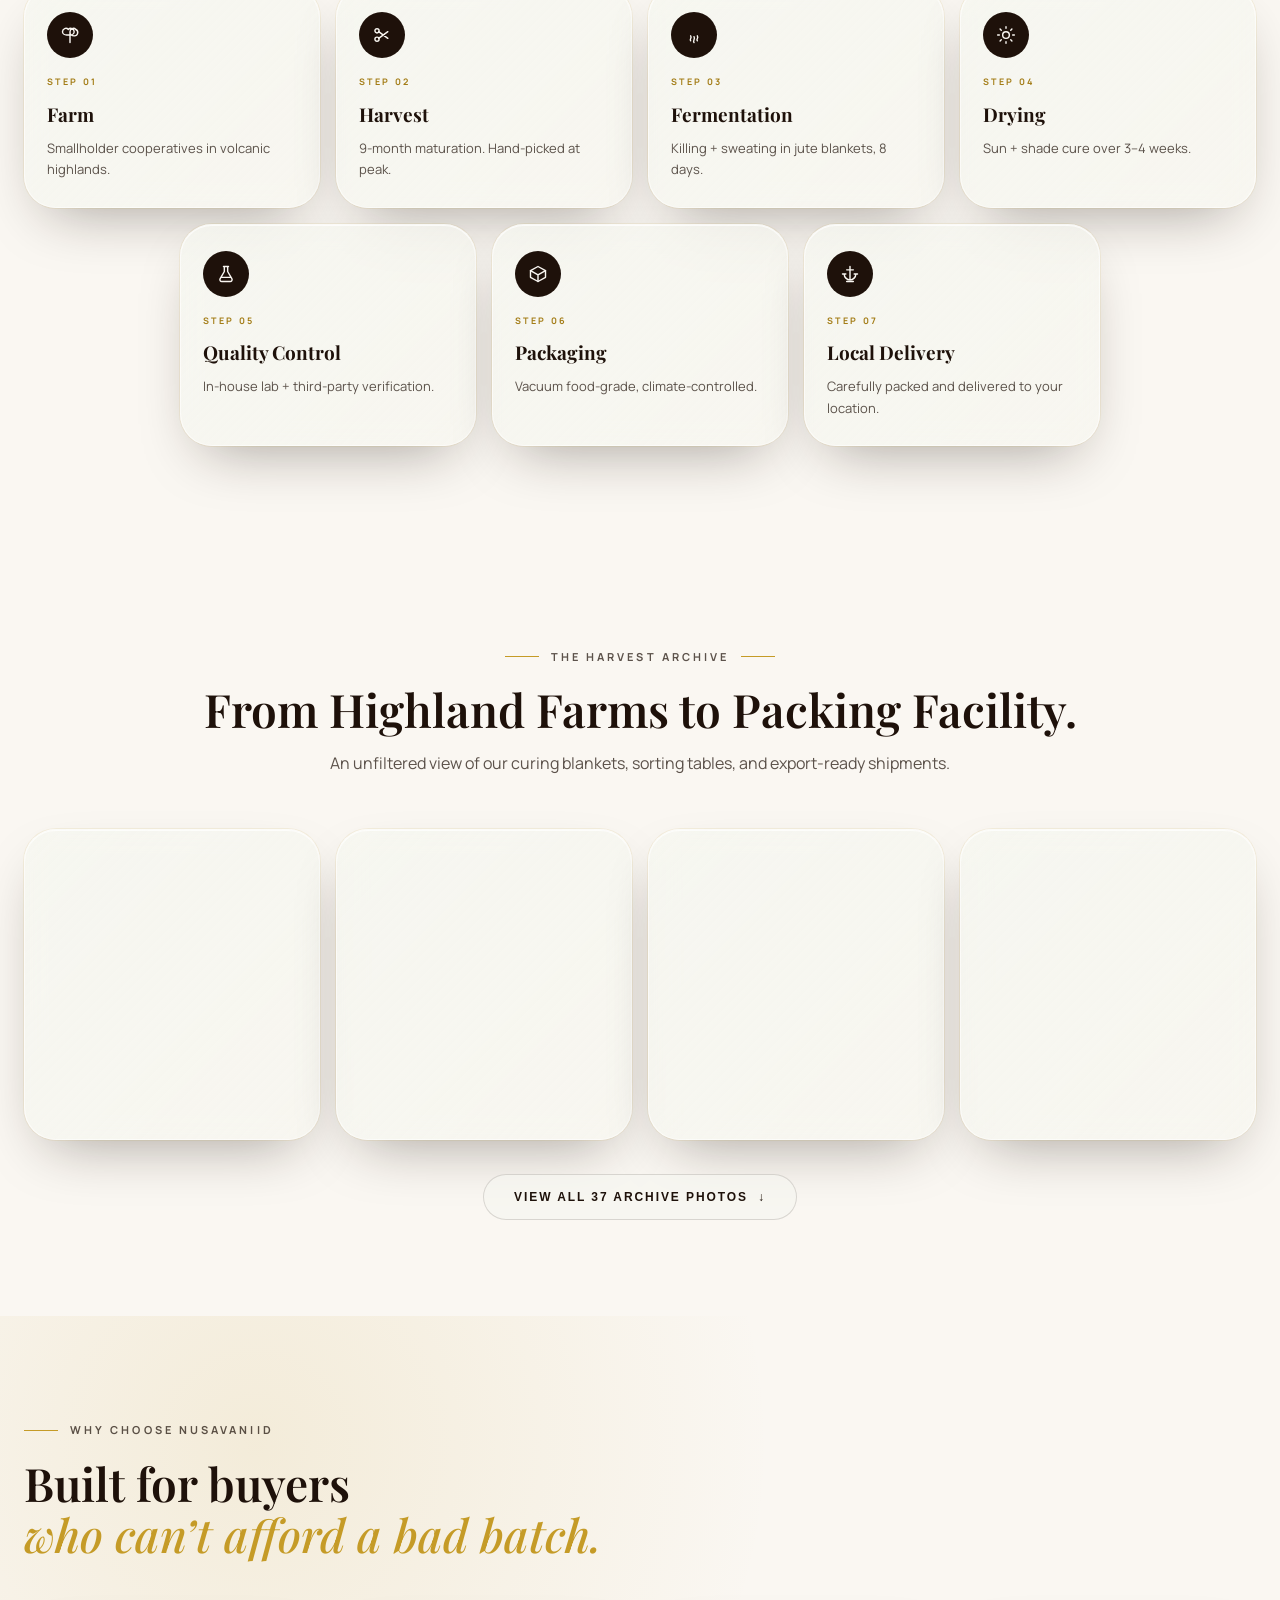
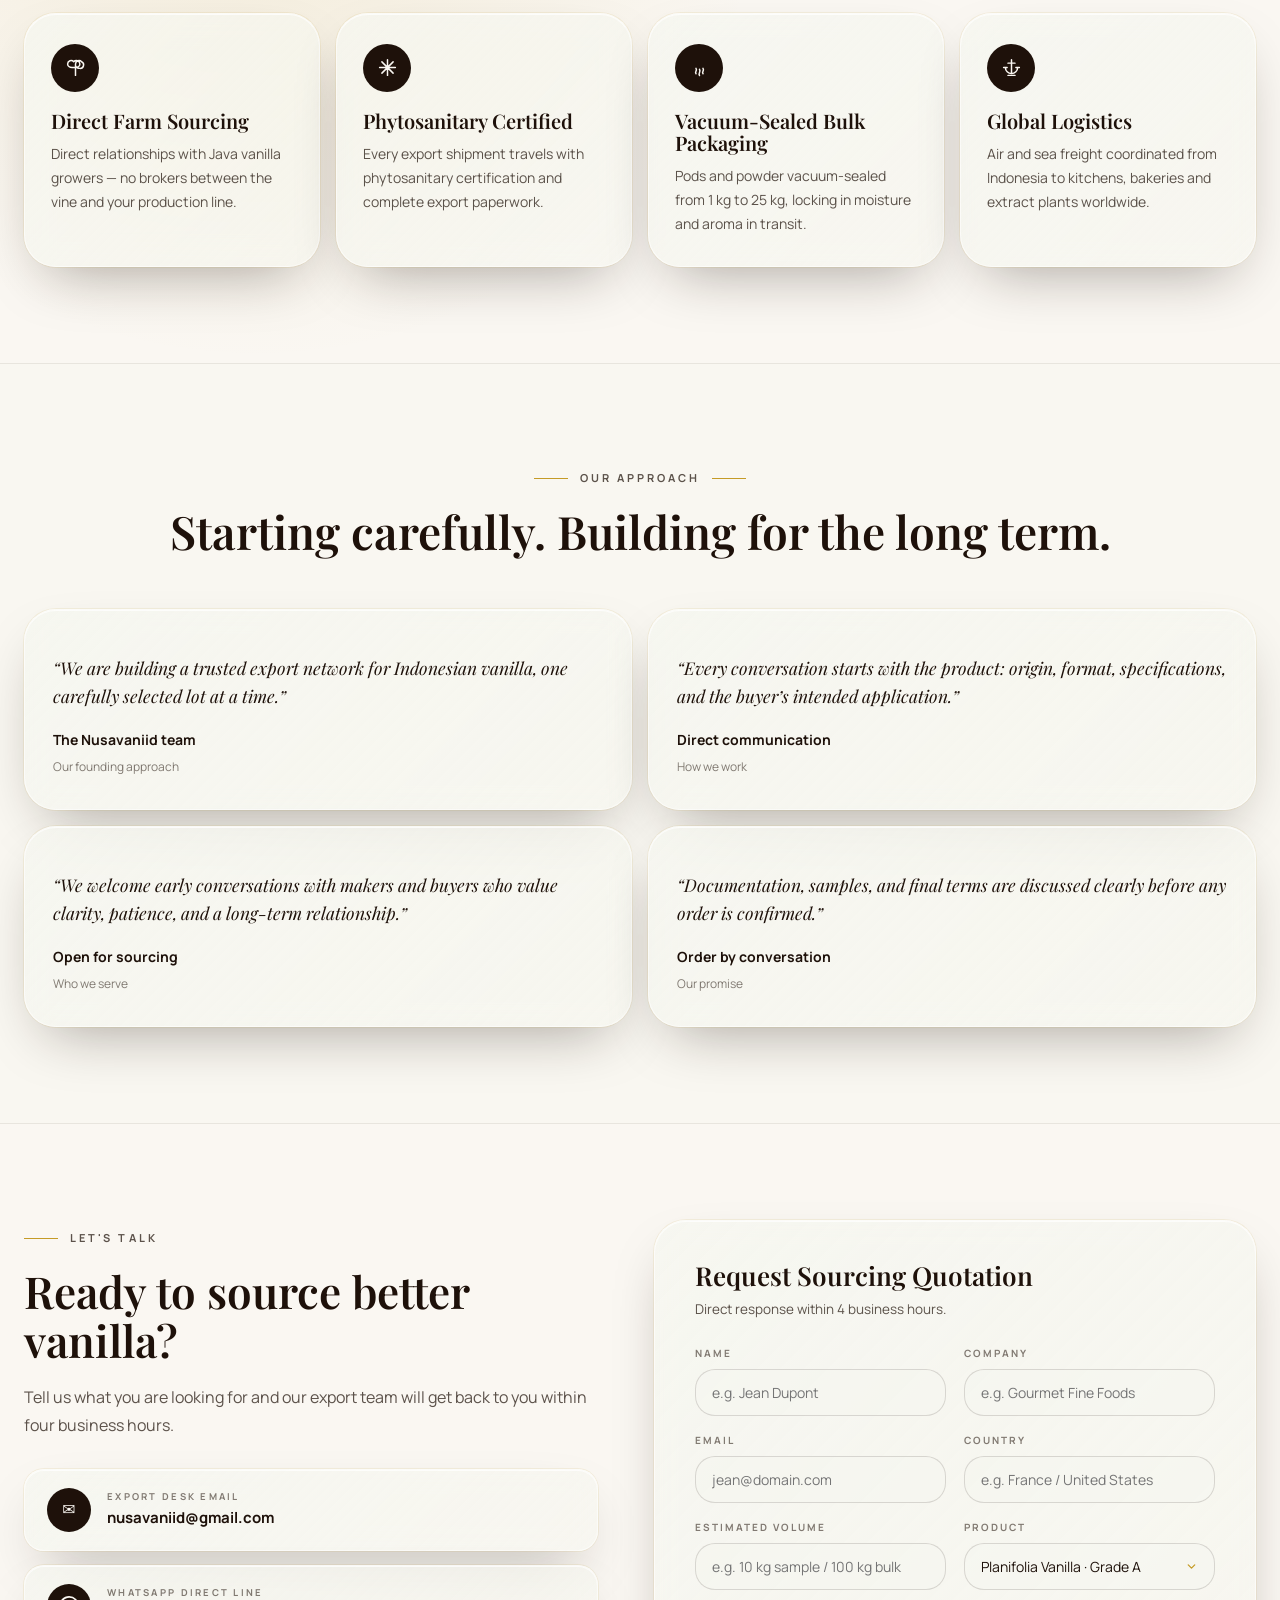
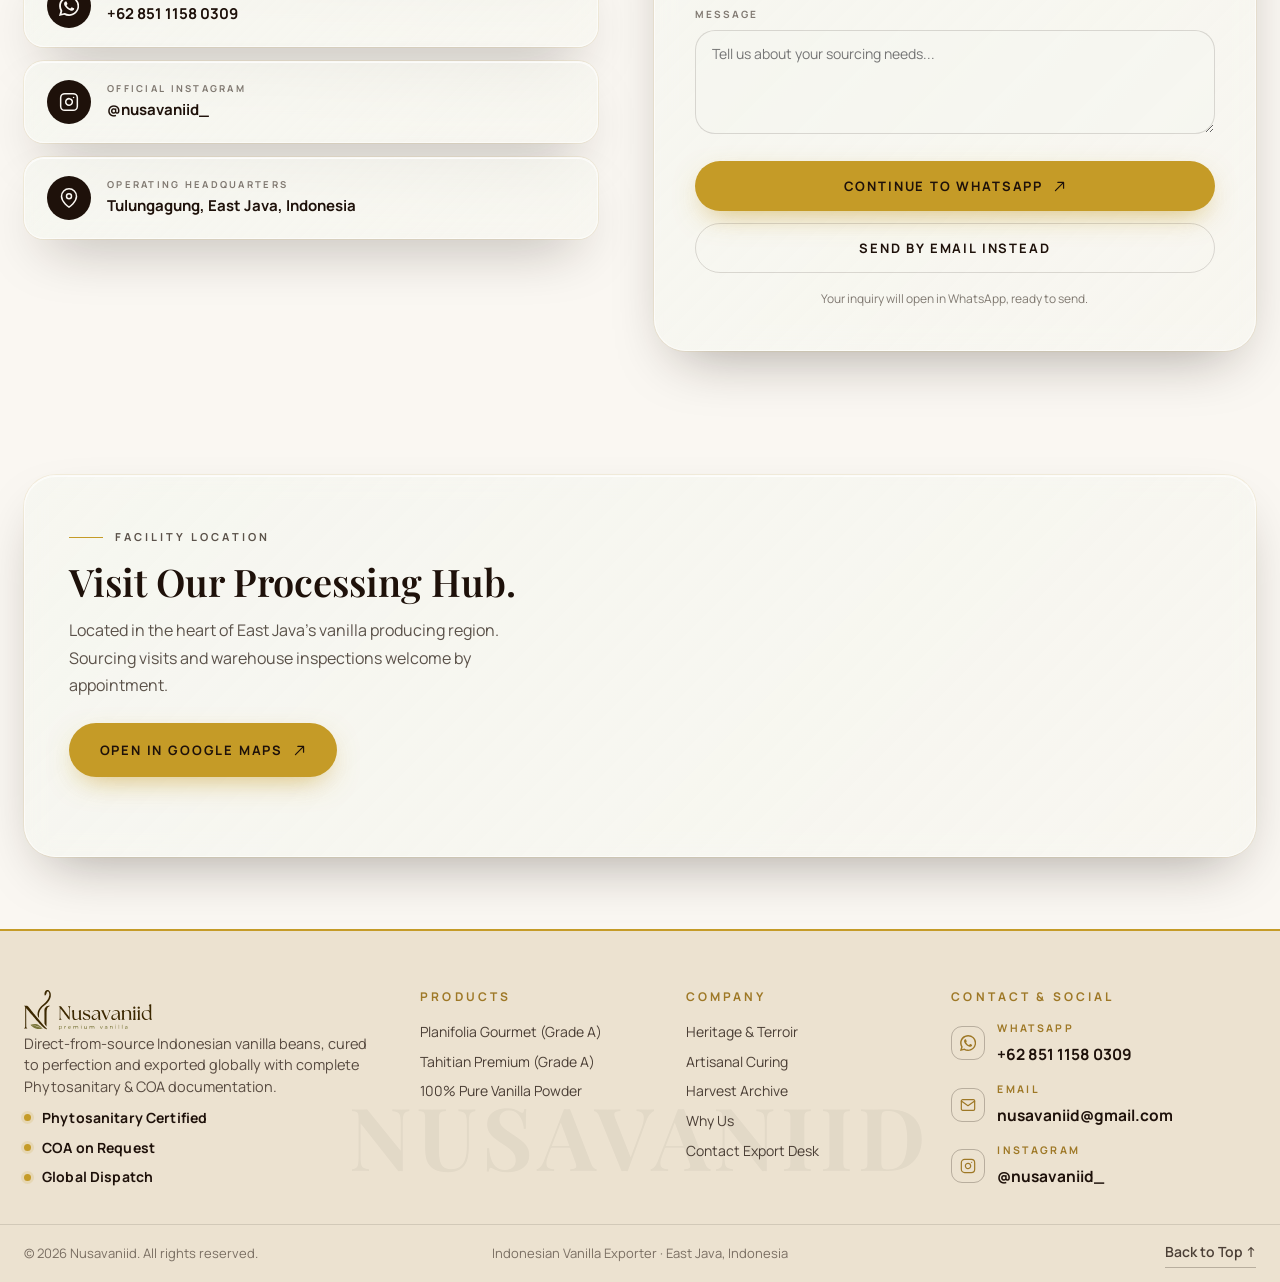
==== commit 55d1daba: "feat(site): hero clean state after background experiment - Hero background image layer hidden again " ====
--- a/index.html
+++ b/index.html
@@ -29,7 +29,7 @@
     <link rel="preconnect" href="https://fonts.googleapis.com" />
     <link rel="preconnect" href="https://fonts.gstatic.com" crossorigin />
     <link href="https://fonts.googleapis.com/css2?family=Manrope:wght@300;400;500;600;700&family=Playfair+Display:ital,wght@0,500;0,600;0,700;1,400;1,500;1,600&display=swap" rel="stylesheet" />
-    <link rel="stylesheet" href="styles.css?v=7.9" />
+    <link rel="stylesheet" href="styles.css?v=8.2" />
     <script type="application/ld+json">
     {
       "@context": "https://schema.org",
--- a/styles.css
+++ b/styles.css
@@ -573,7 +573,7 @@
 
 .hero-content {
   position: relative;
-  /* .container handles the width cap (1180px) so the hero matches
+  /* .container handles the width cap so the hero matches
      the section width below it */
   padding: clamp(30px, 4.5vw, 52px);
   border-radius: var(--r-lg);
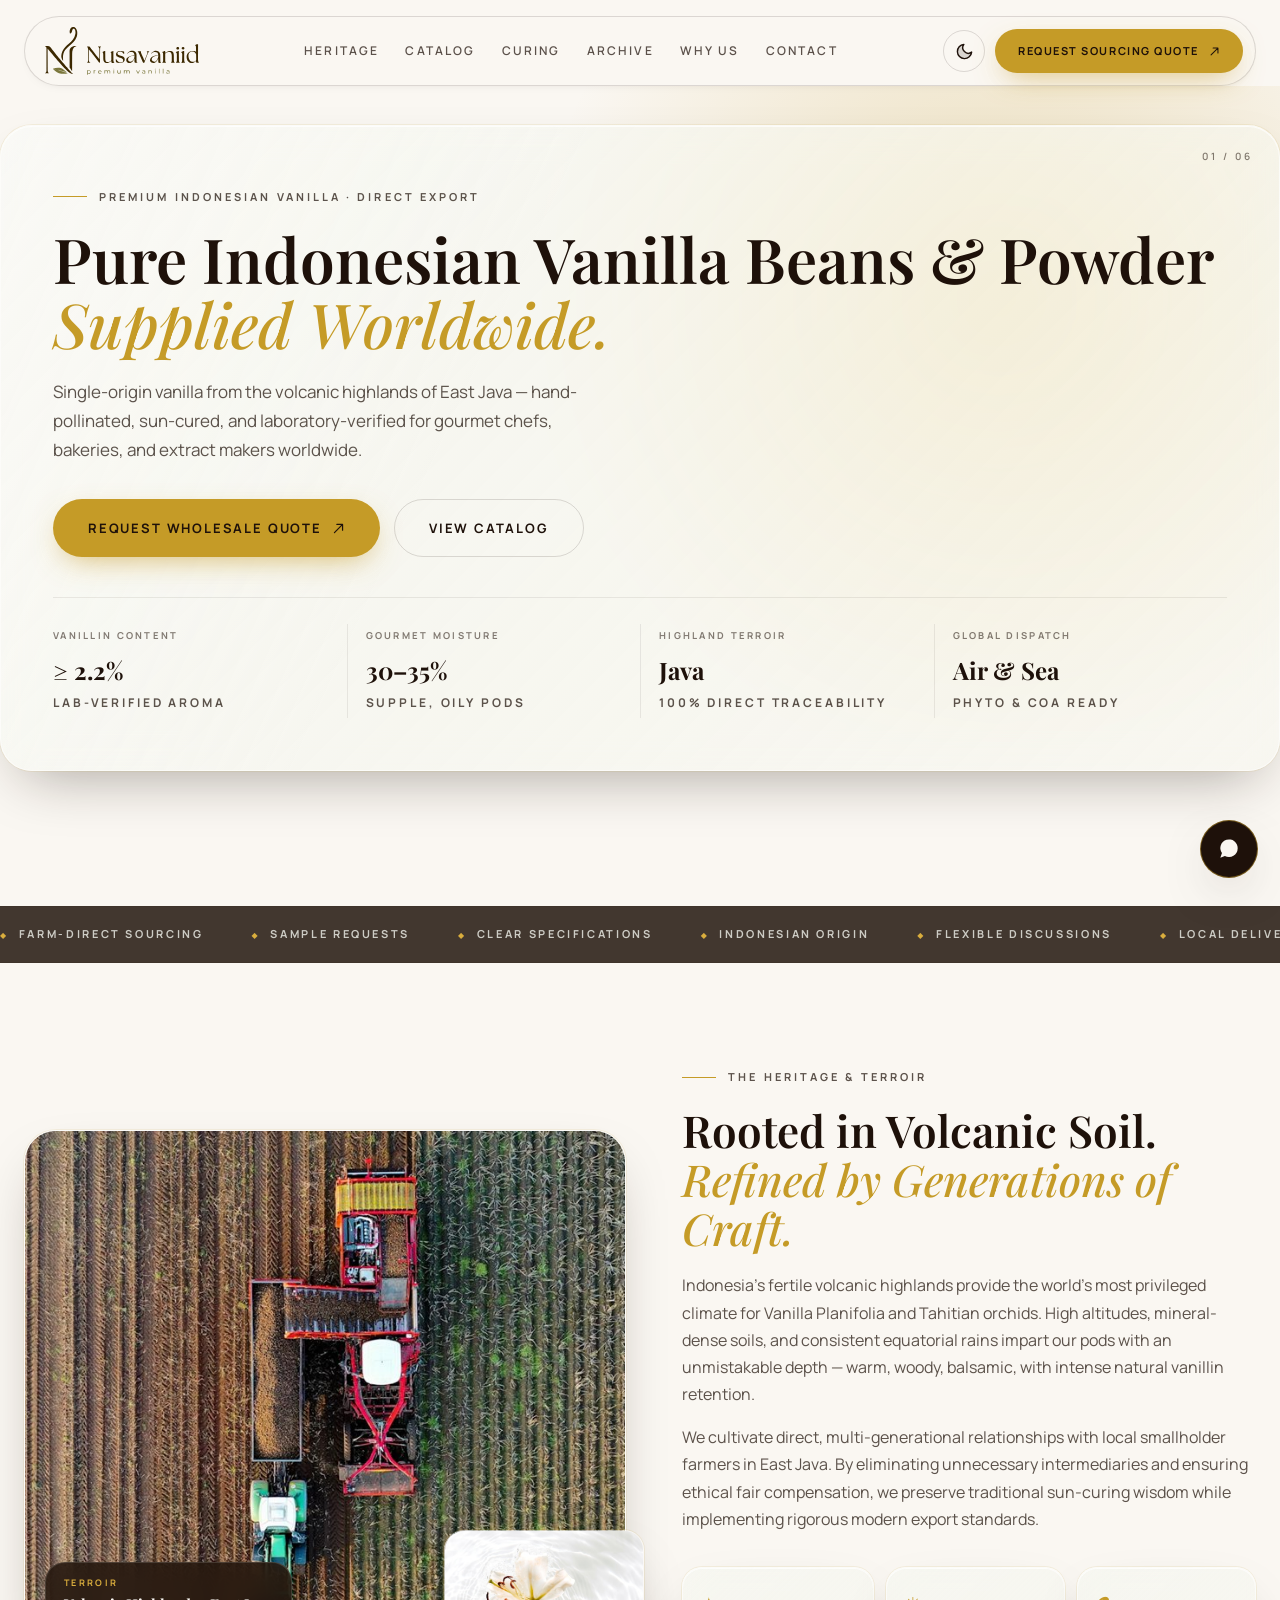
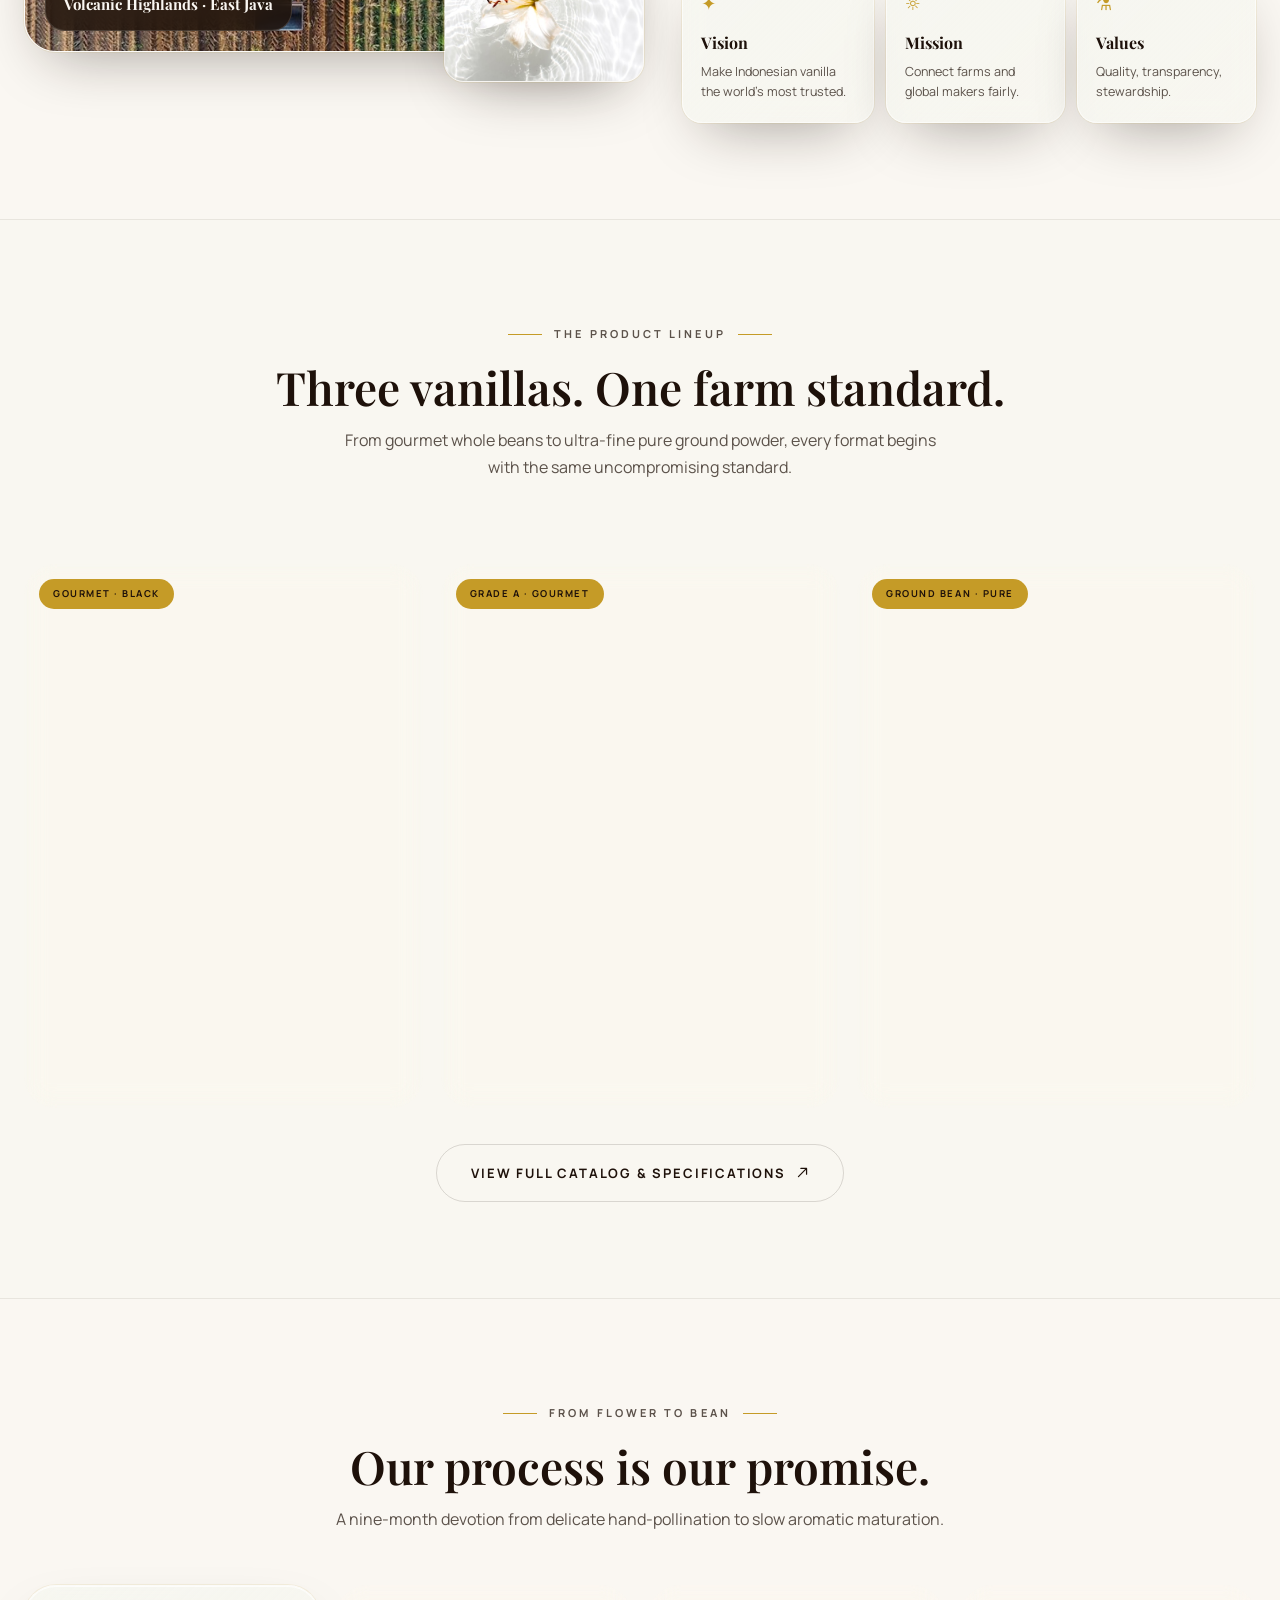
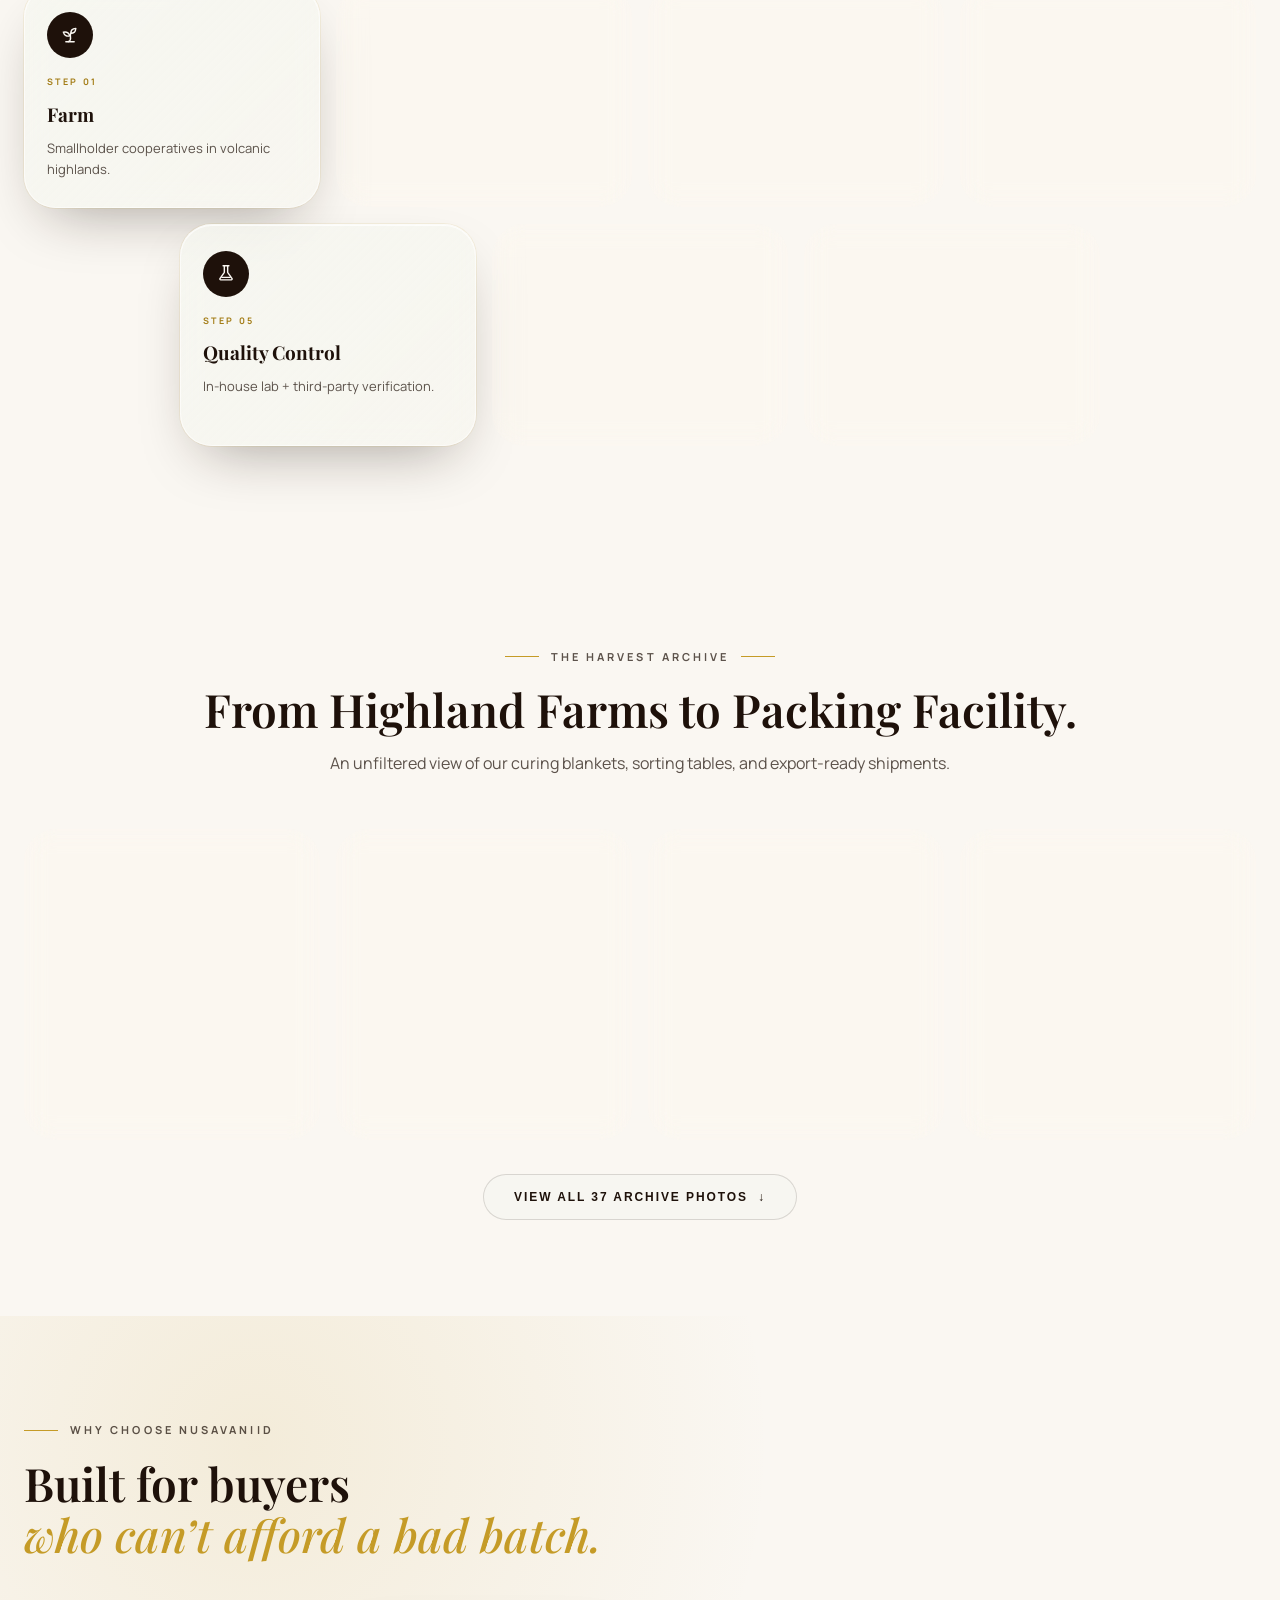
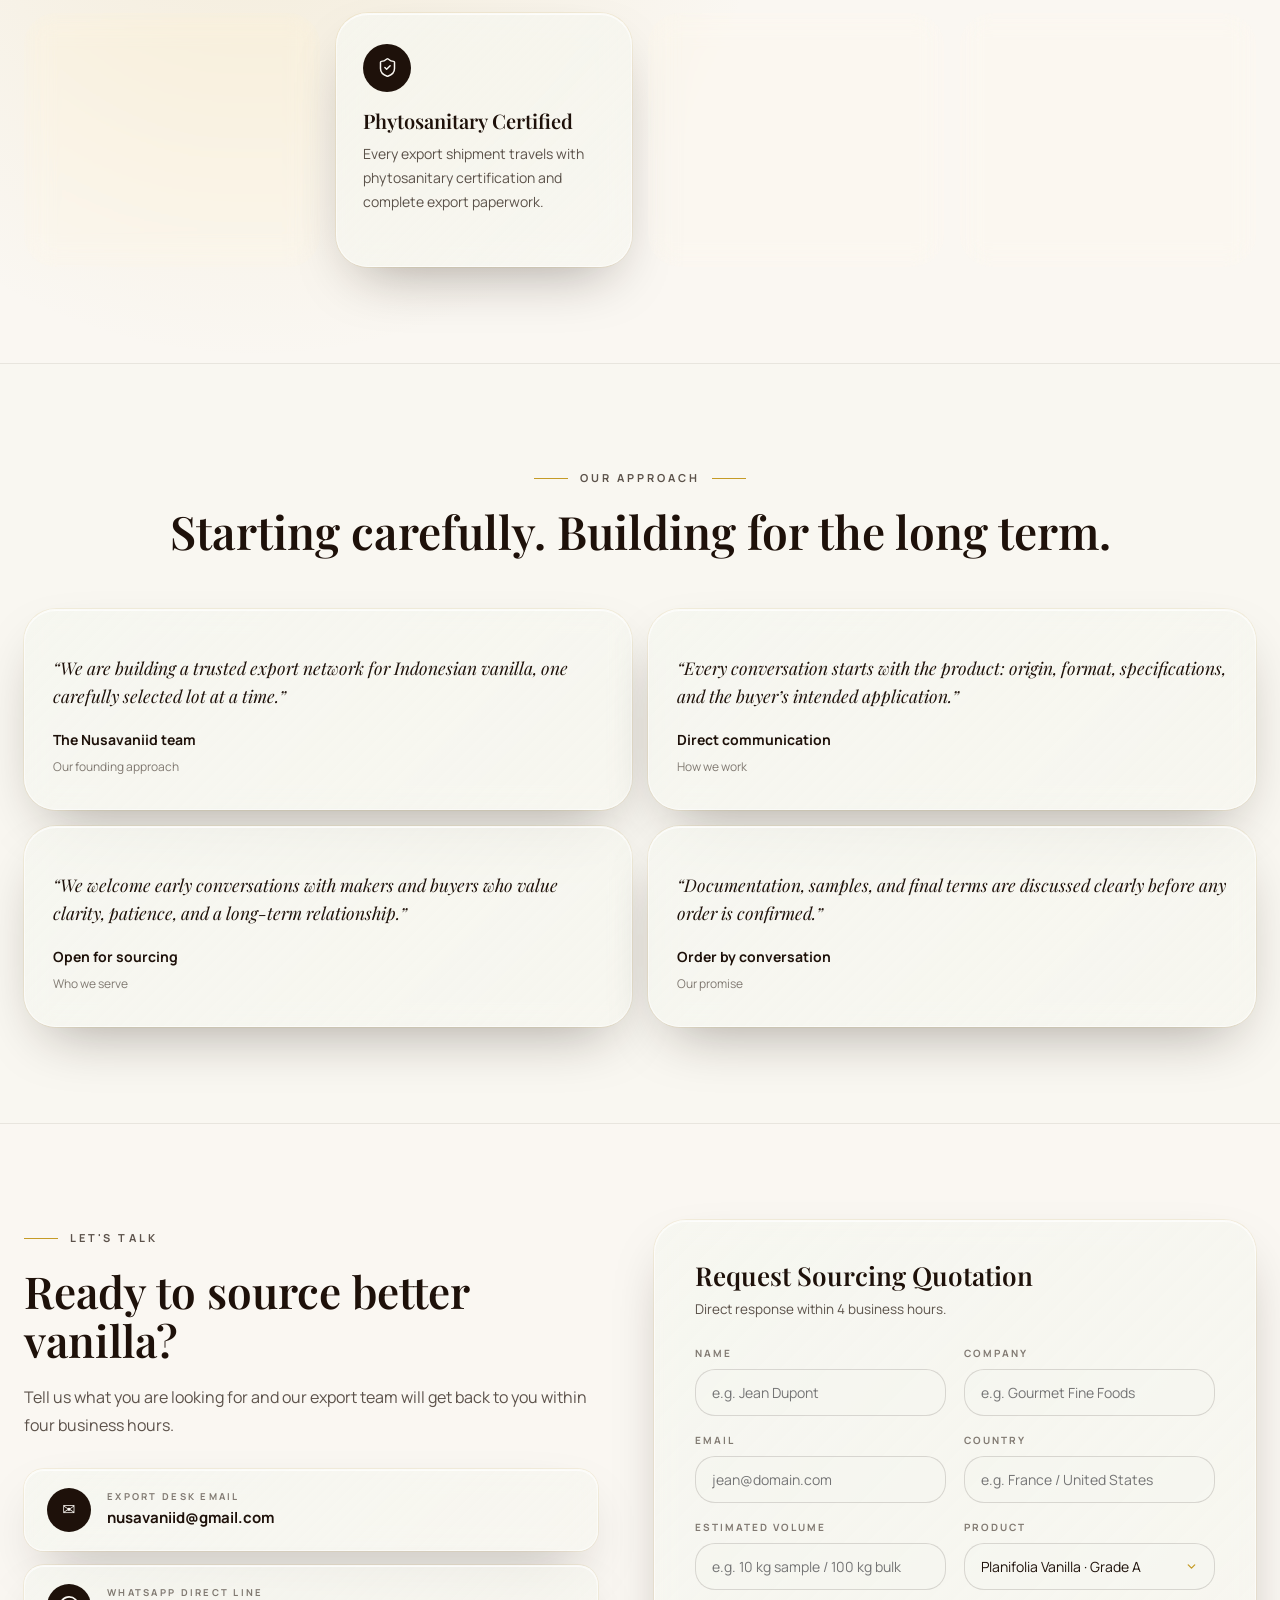
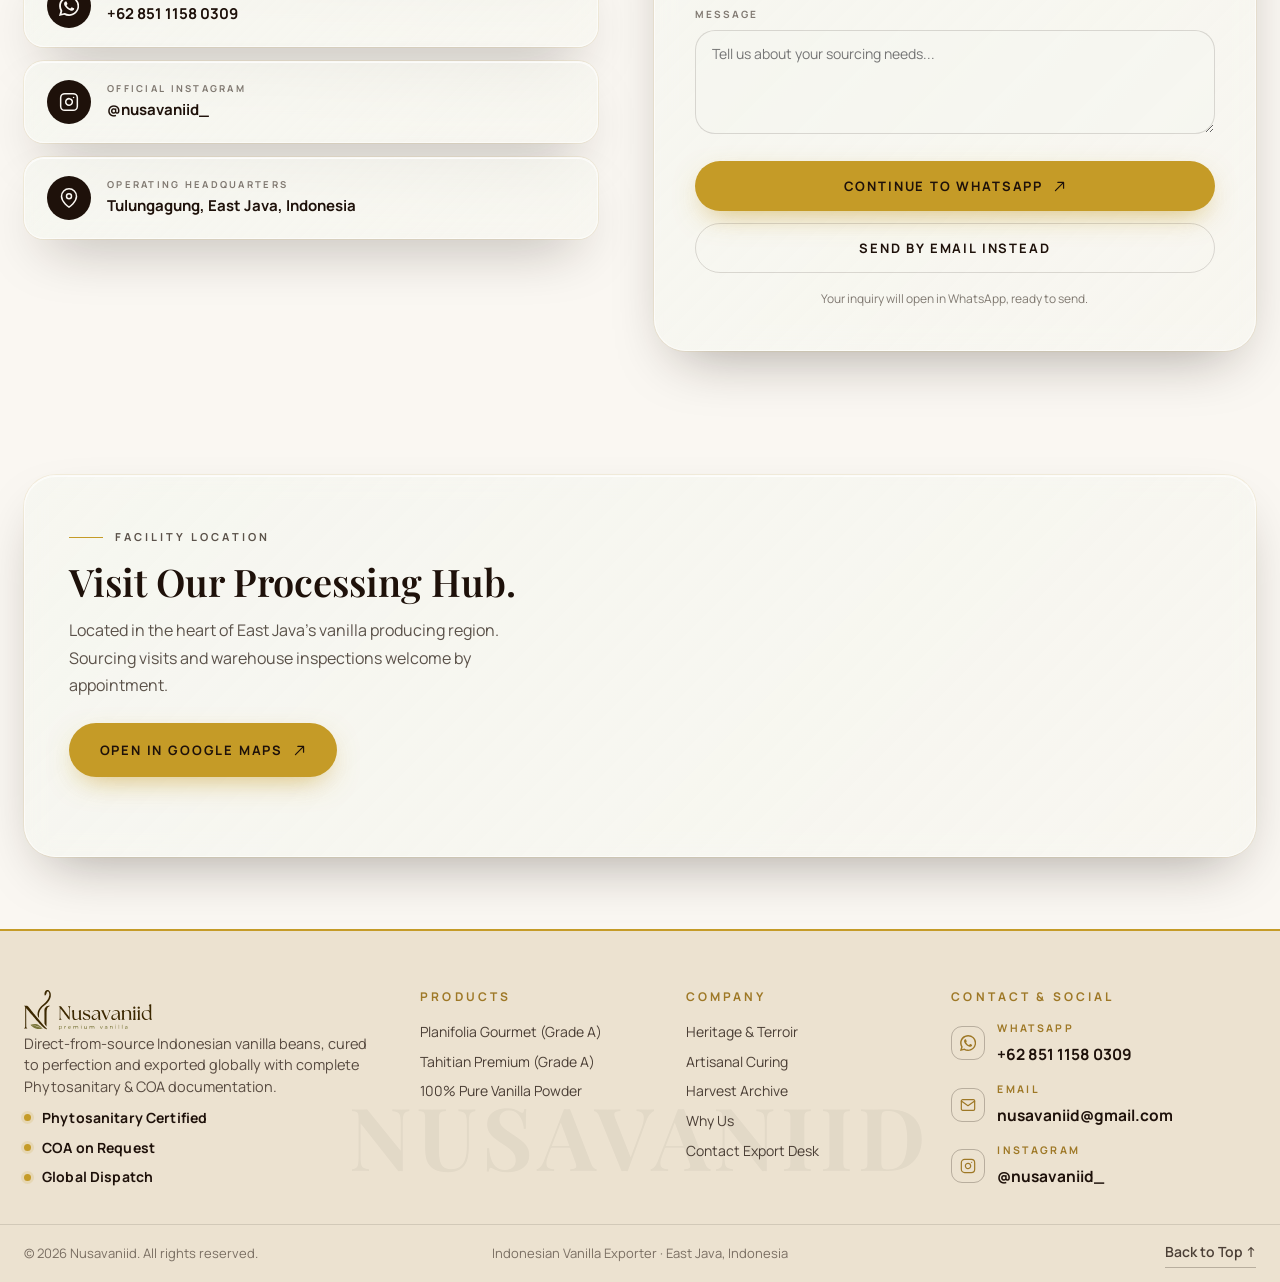
==== commit b8991949: "fix(site): replace hand-drawn card icons with Lucide set - Root cause: duplicate 'heated' key in the" ====
--- a/index.html
+++ b/index.html
@@ -562,6 +562,6 @@
 
     <div class="toast" id="toast" role="status"></div>
     <script src="site.config.js"></script>
-    <script src="script.js?v=5.2"></script>
+    <script src="script.js?v=5.3"></script>
   </body>
 </html>
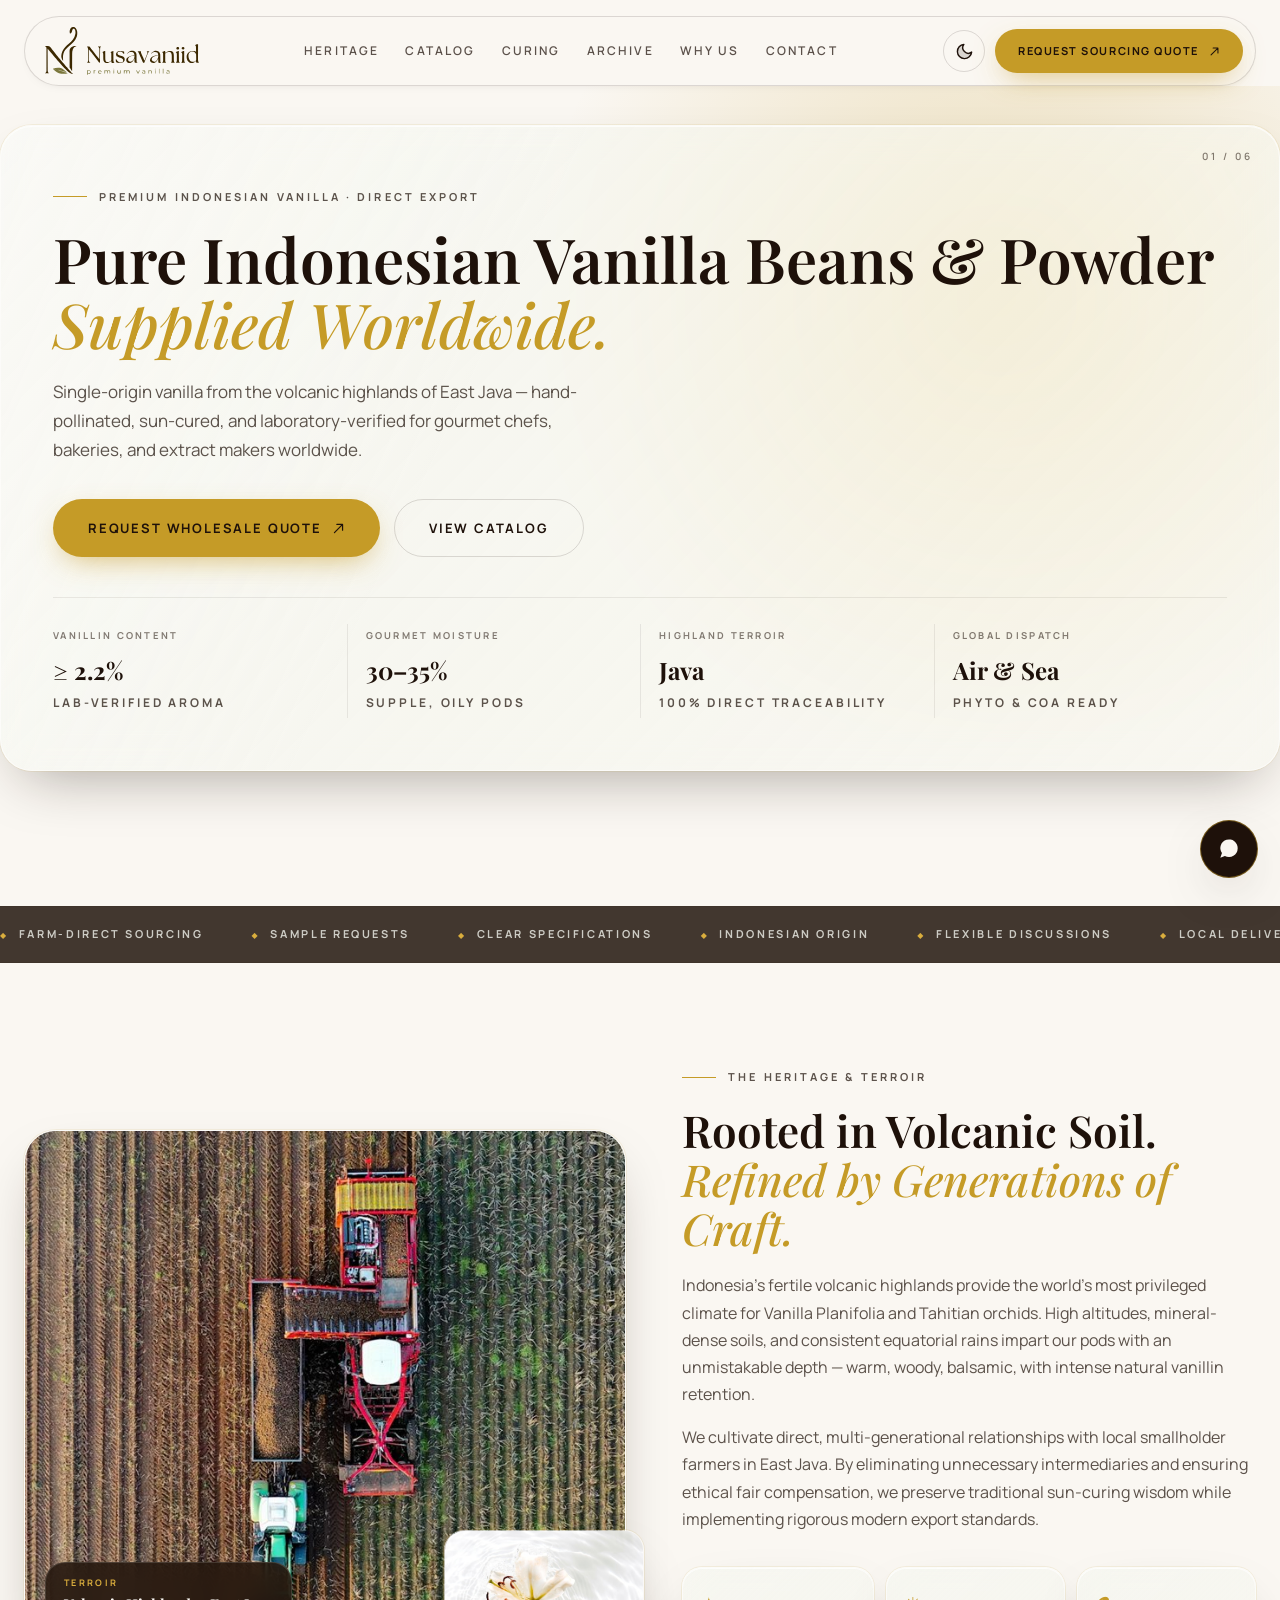
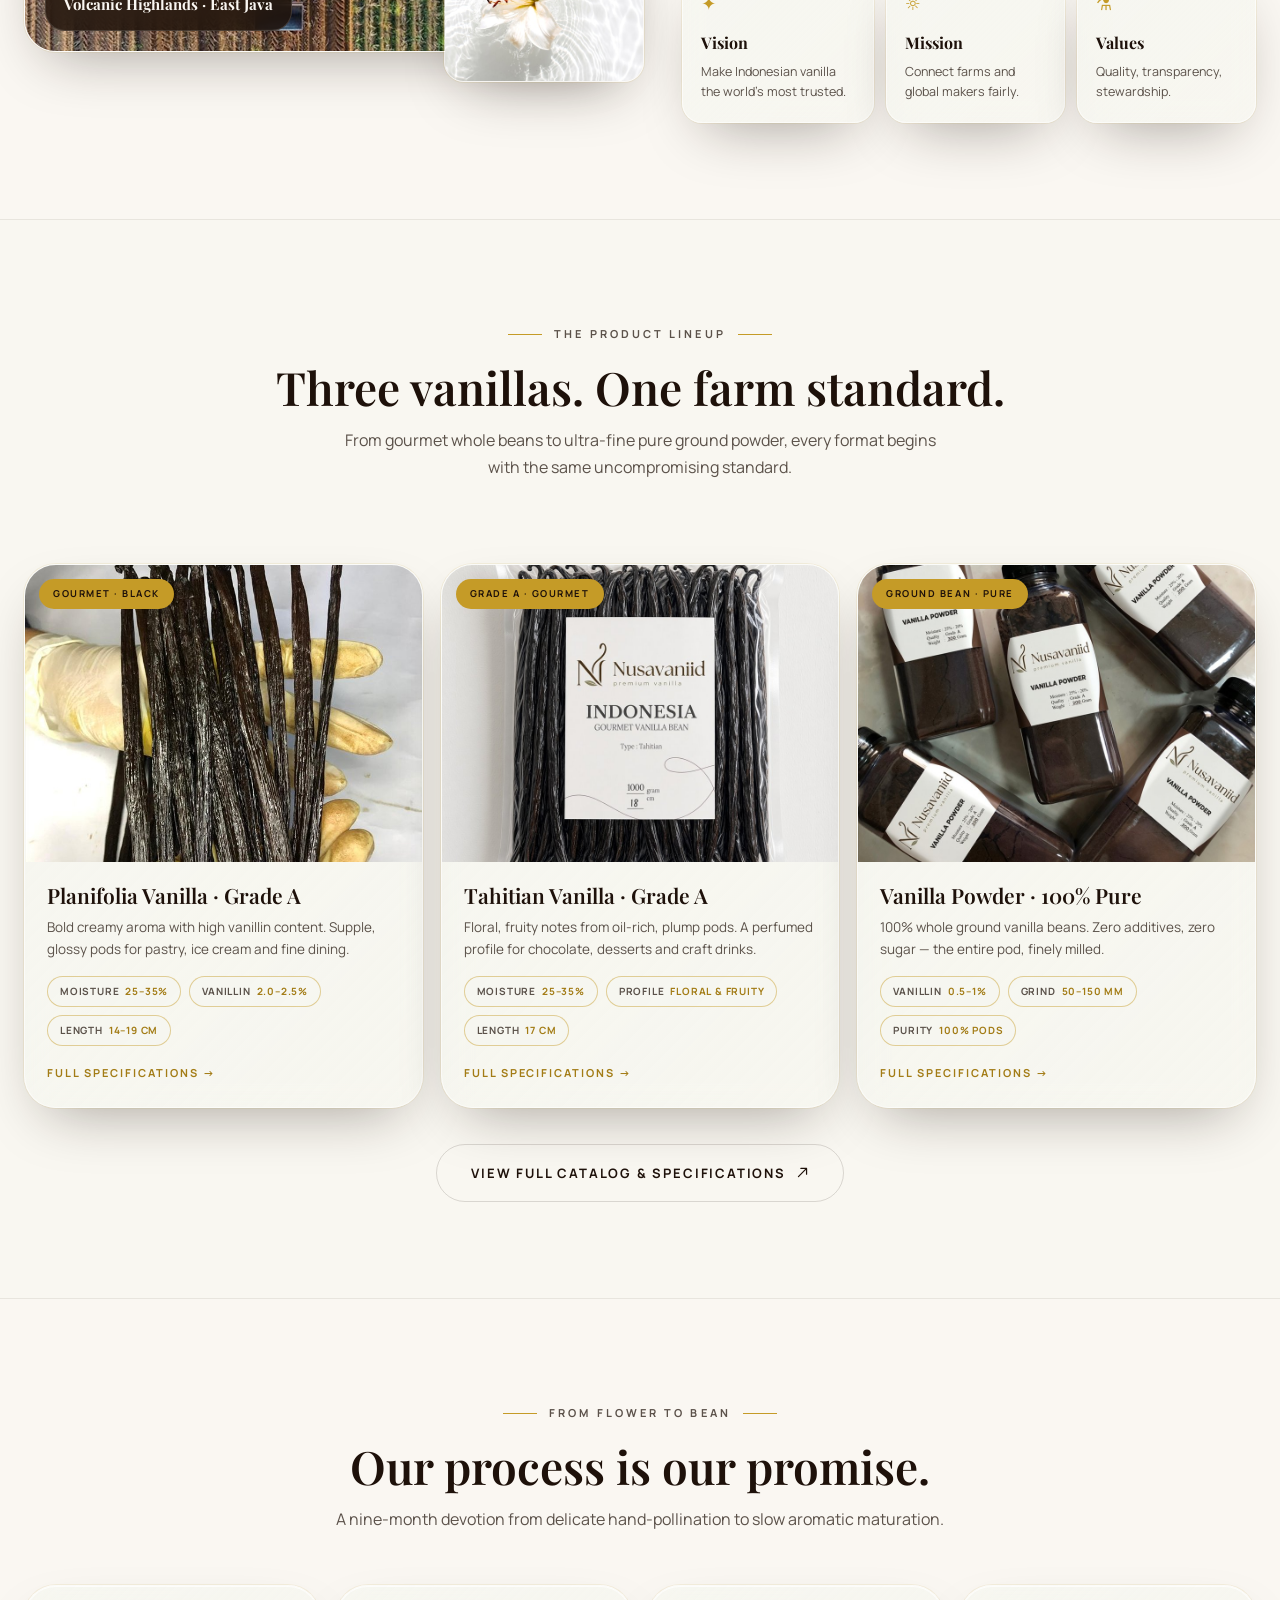
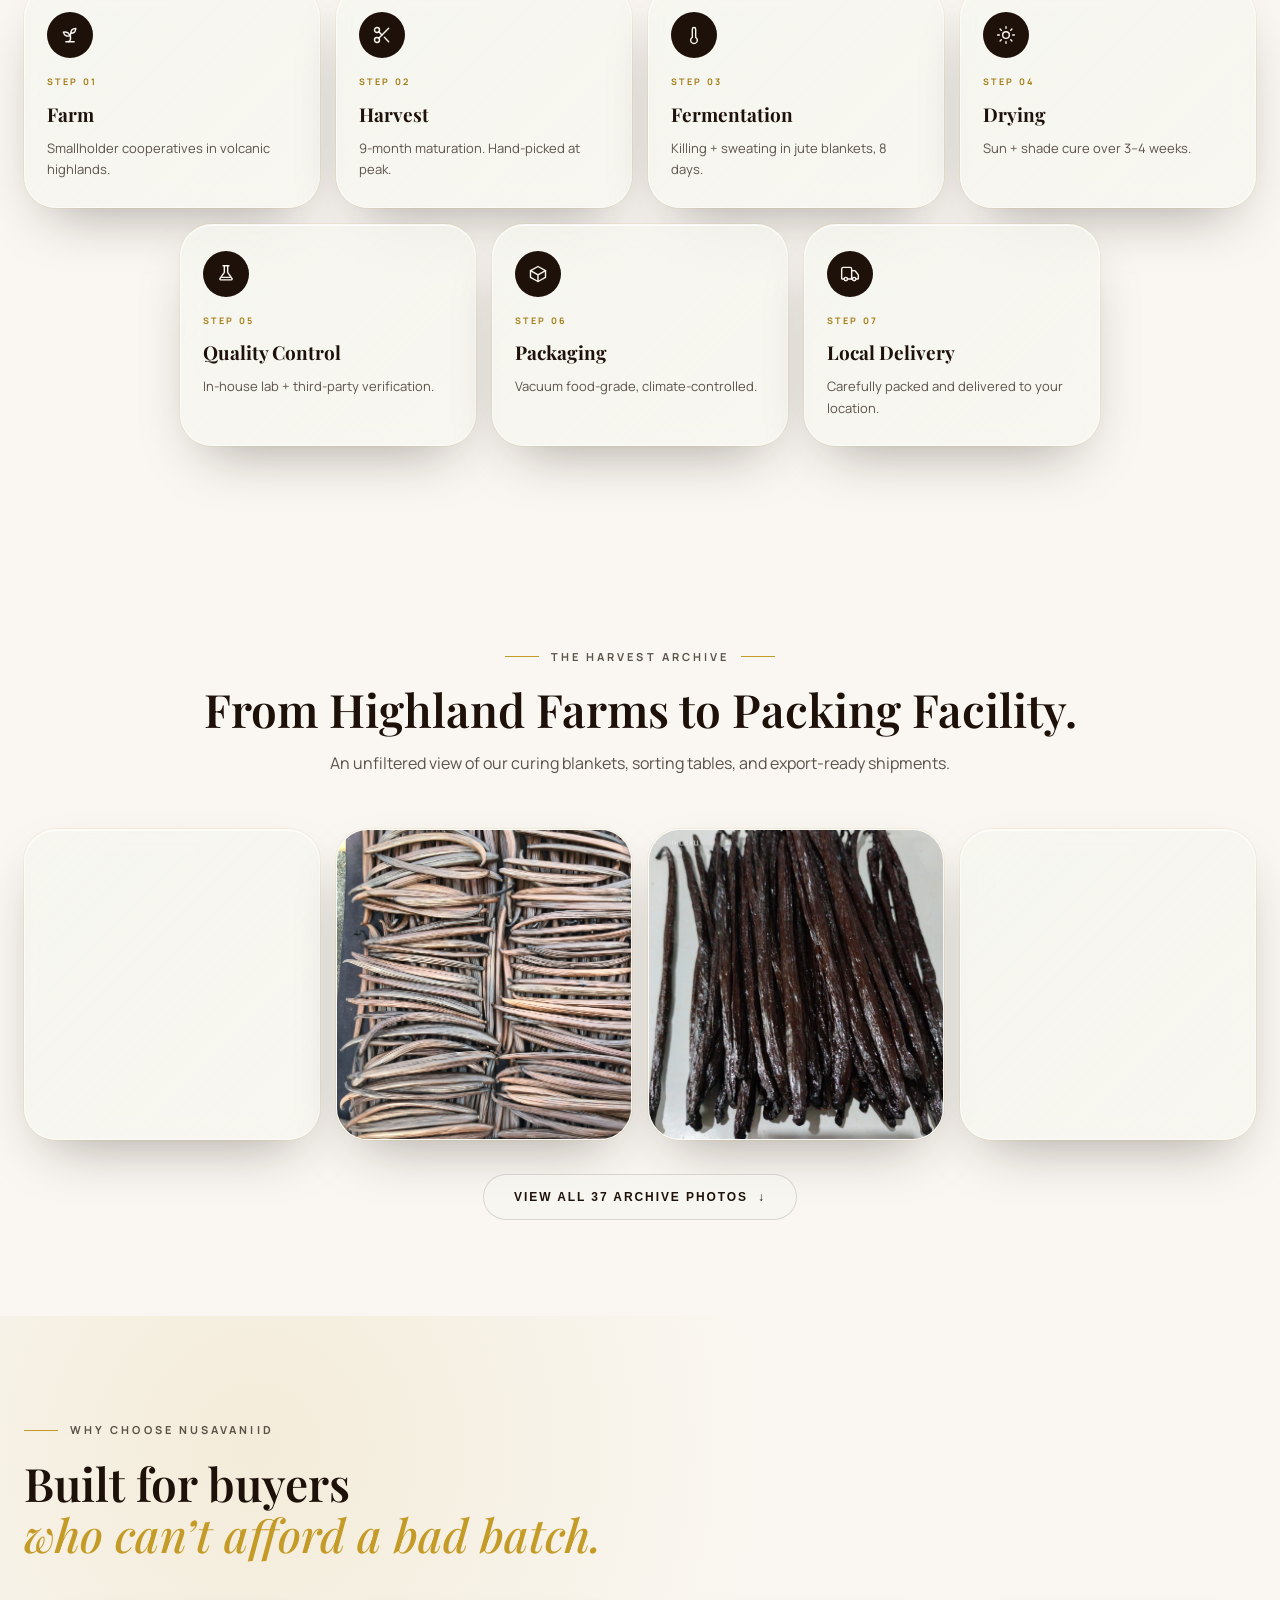
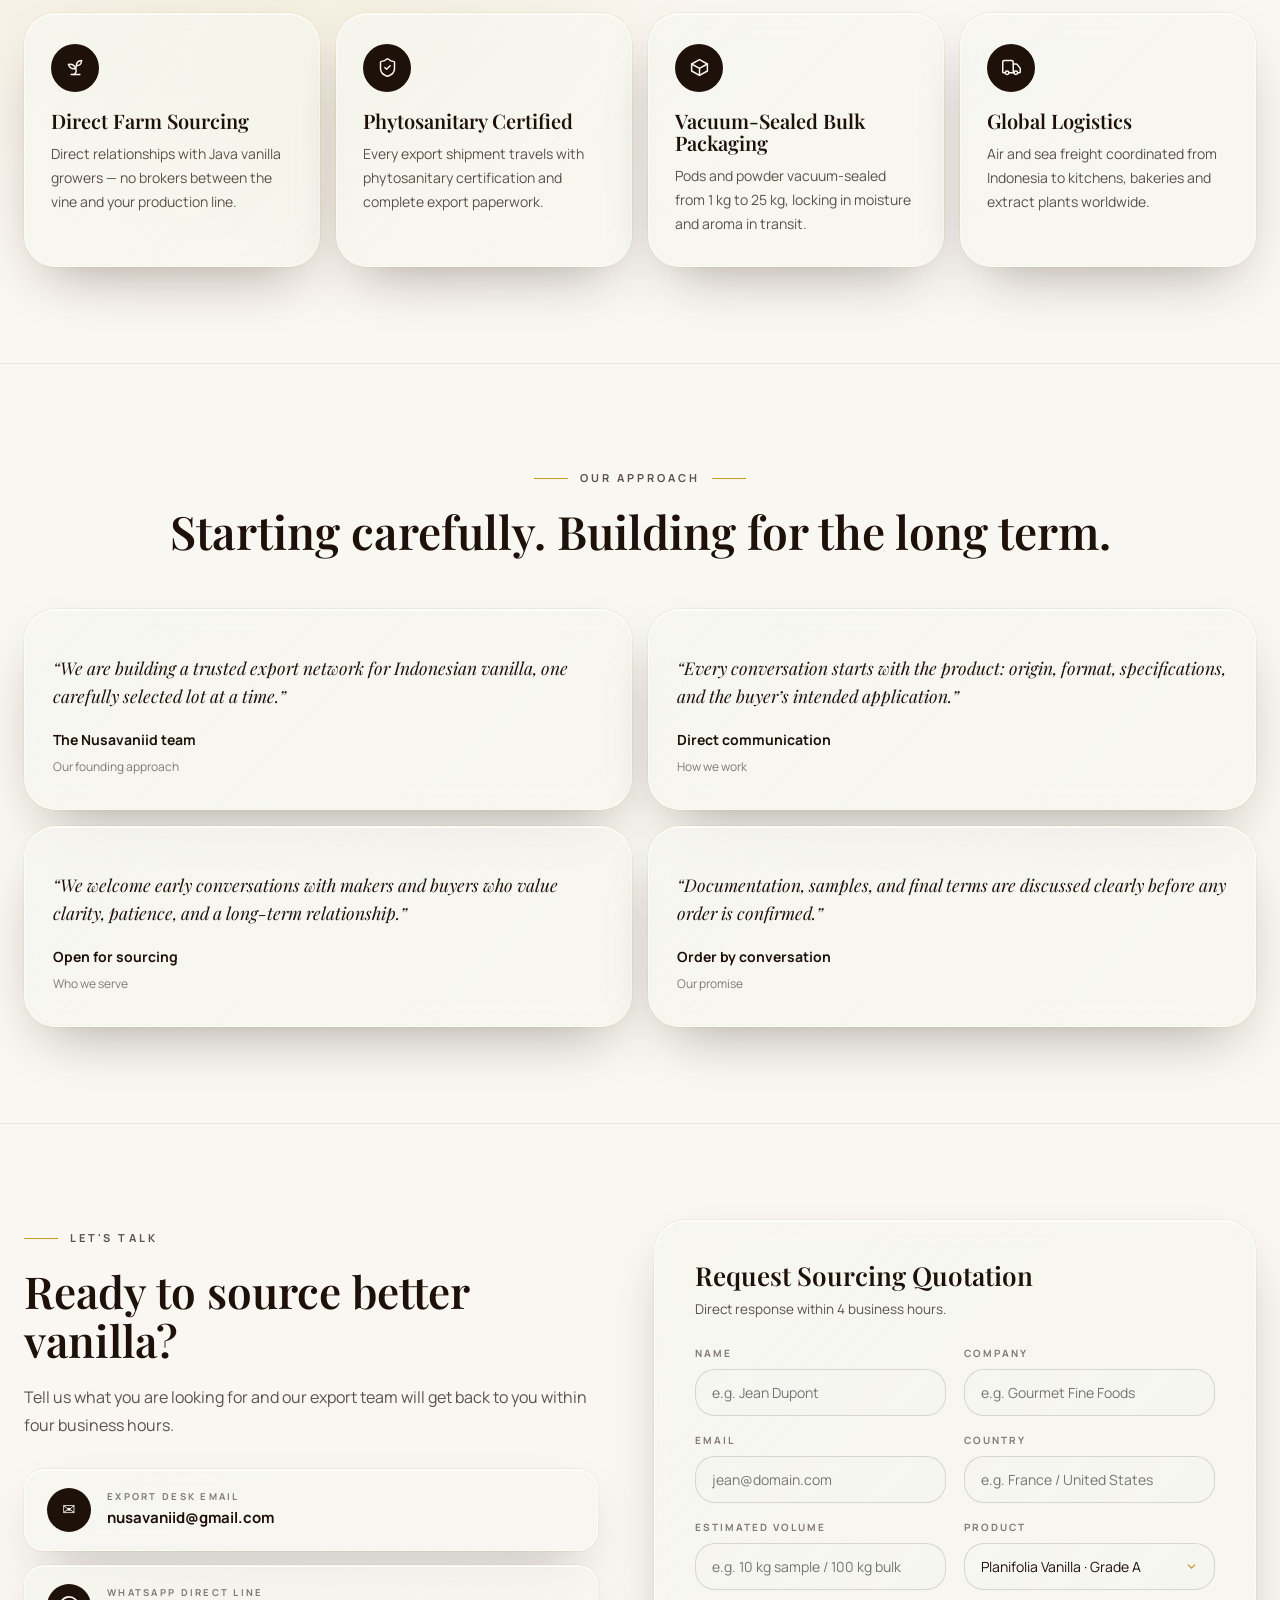
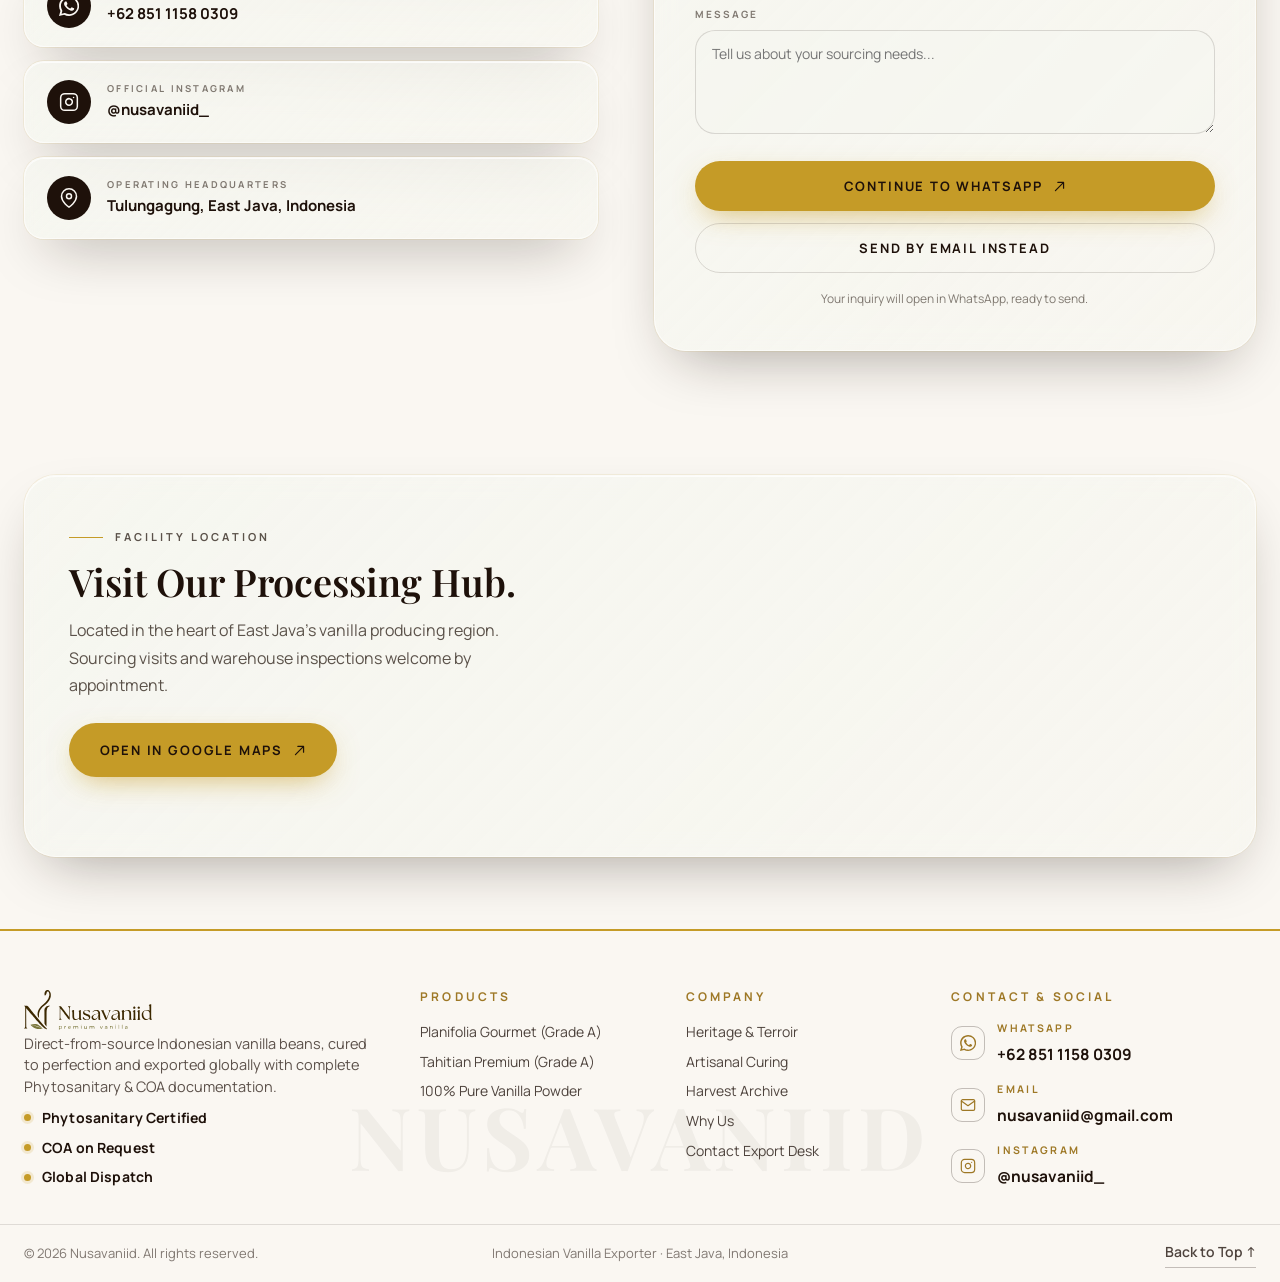
==== commit 149c6cfa: "feat(site): footer surface matches page + hero clean state - Footer surface now follows the page bac" ====
--- a/index.html
+++ b/index.html
@@ -29,7 +29,7 @@
     <link rel="preconnect" href="https://fonts.googleapis.com" />
     <link rel="preconnect" href="https://fonts.gstatic.com" crossorigin />
     <link href="https://fonts.googleapis.com/css2?family=Manrope:wght@300;400;500;600;700&family=Playfair+Display:ital,wght@0,500;0,600;0,700;1,400;1,500;1,600&display=swap" rel="stylesheet" />
-    <link rel="stylesheet" href="styles.css?v=8.2" />
+    <link rel="stylesheet" href="styles.css?v=8.3" />
     <script type="application/ld+json">
     {
       "@context": "https://schema.org",
--- a/styles.css
+++ b/styles.css
@@ -48,8 +48,8 @@
   --font-body: "Manrope", system-ui, sans-serif;
   --font-label: "Manrope", system-ui, sans-serif;
 
-  /* Footer follows the theme */
-  --footer-bg: #ece2d0;
+  /* Footer follows the theme — same surface as the page */
+  --footer-bg: var(--cream);
   --footer-heading: #9e7826;
   --footer-text: rgba(30, 17, 10, 0.72);
   --footer-strong: #1e110a;
@@ -96,7 +96,7 @@
   --header-line: rgba(245, 246, 240, 0.16);
   --header-accent: var(--gold-bright);
 
-  --footer-bg: #1e110a;
+  --footer-bg: var(--bg);
   --footer-heading: var(--gold-bright);
   --footer-text: rgba(245, 246, 240, 0.66);
   --footer-strong: var(--cream);
